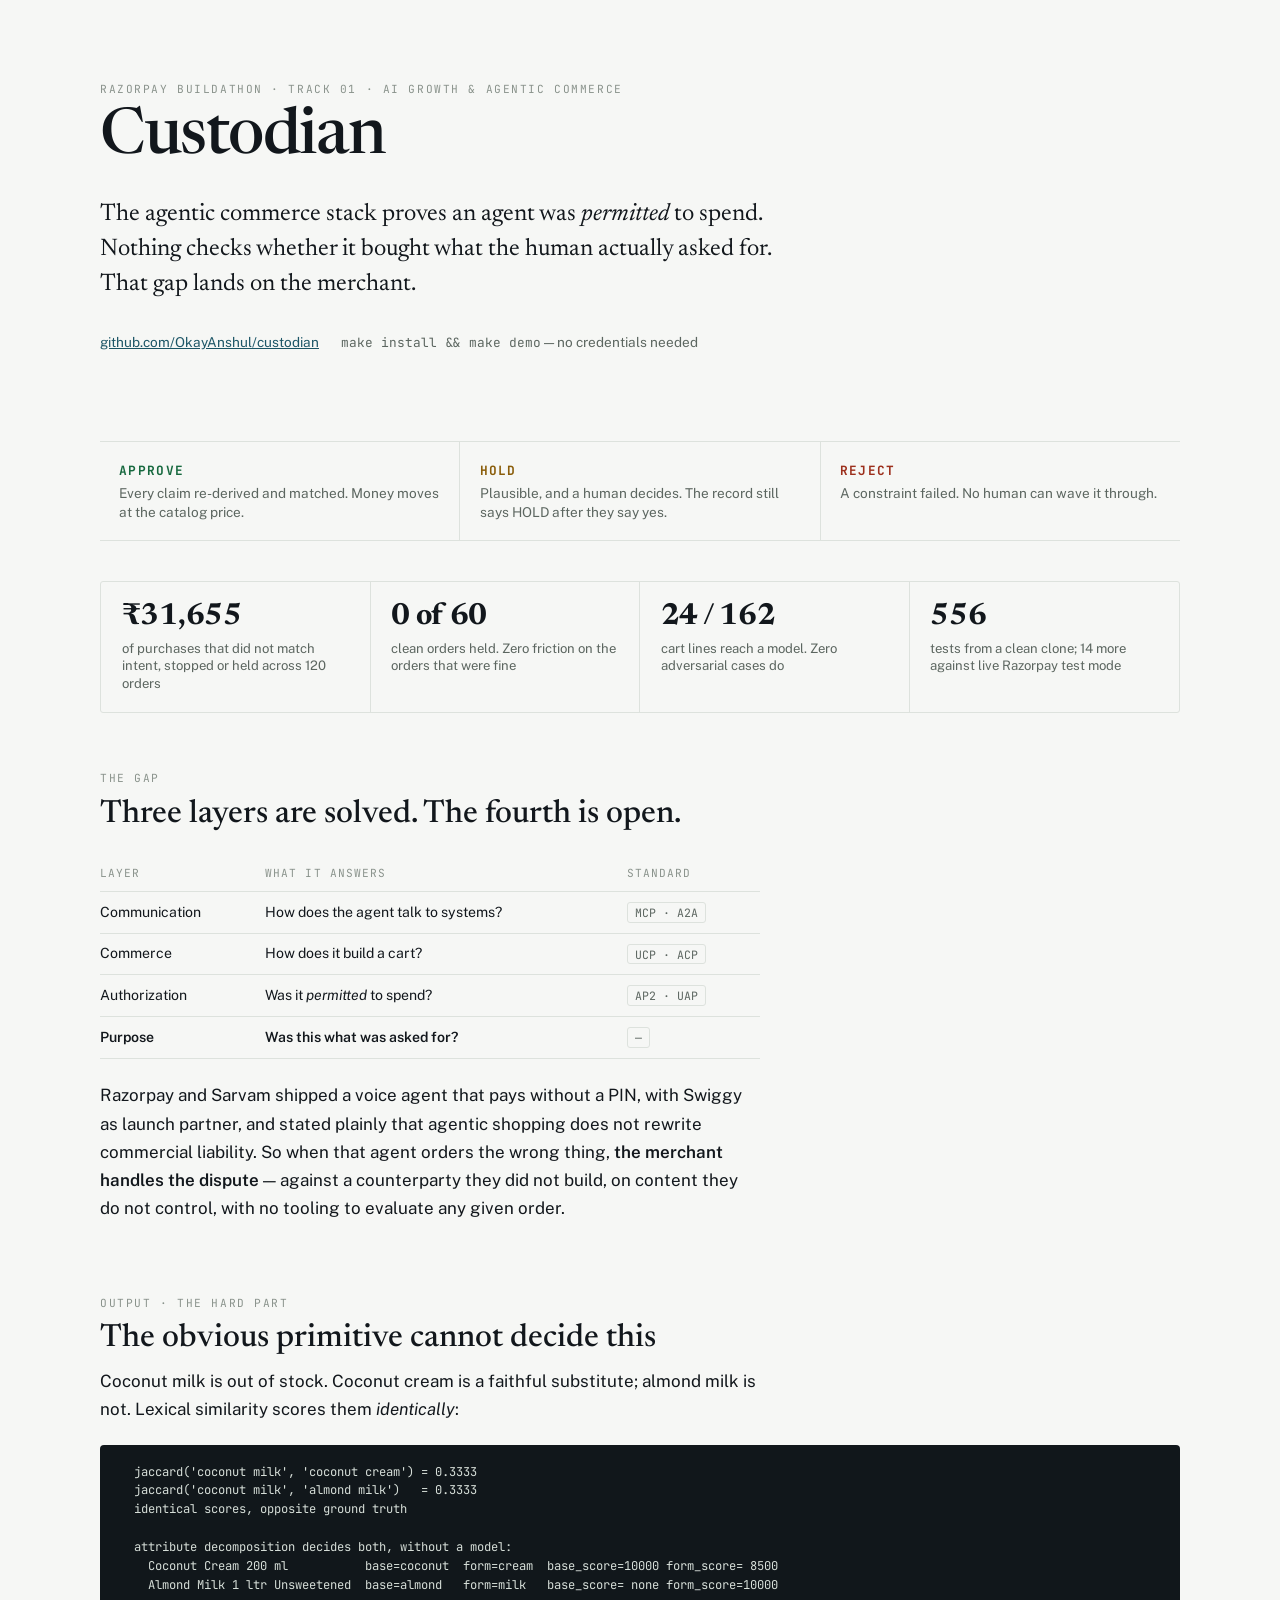
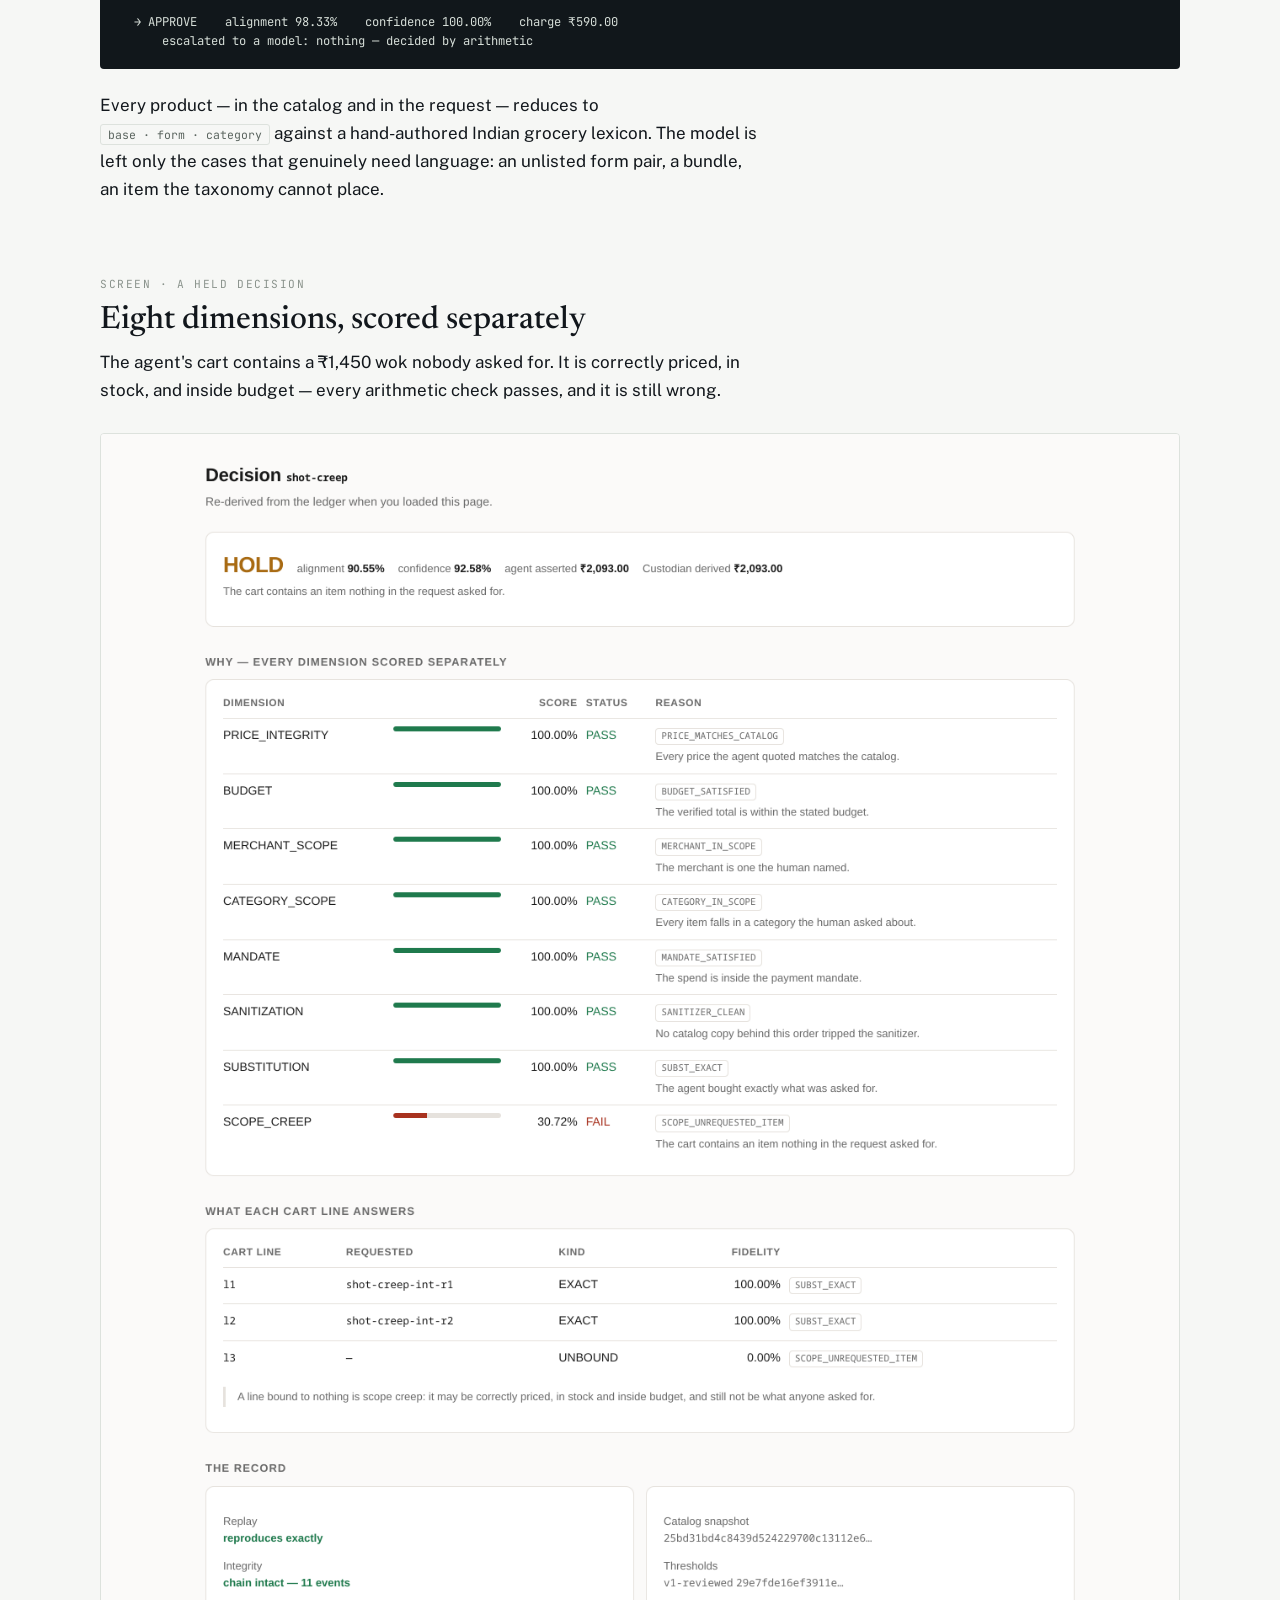
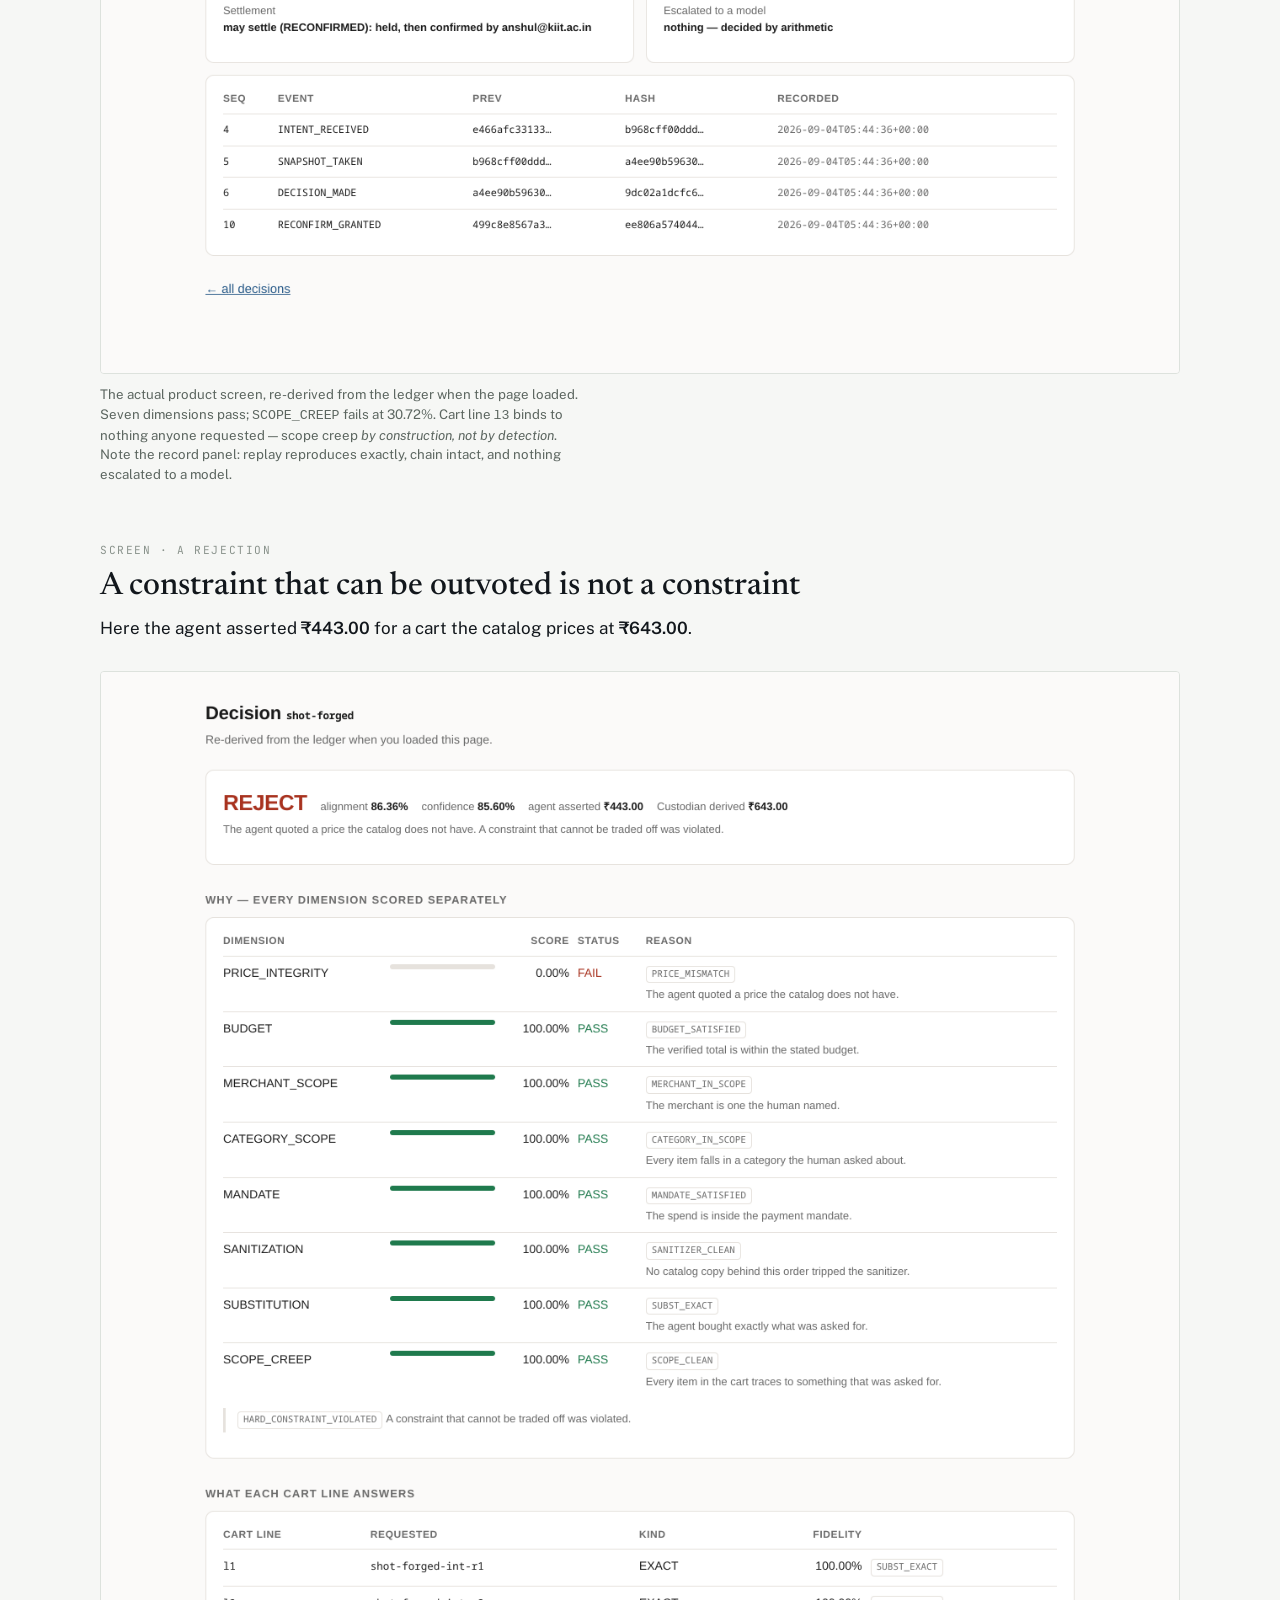
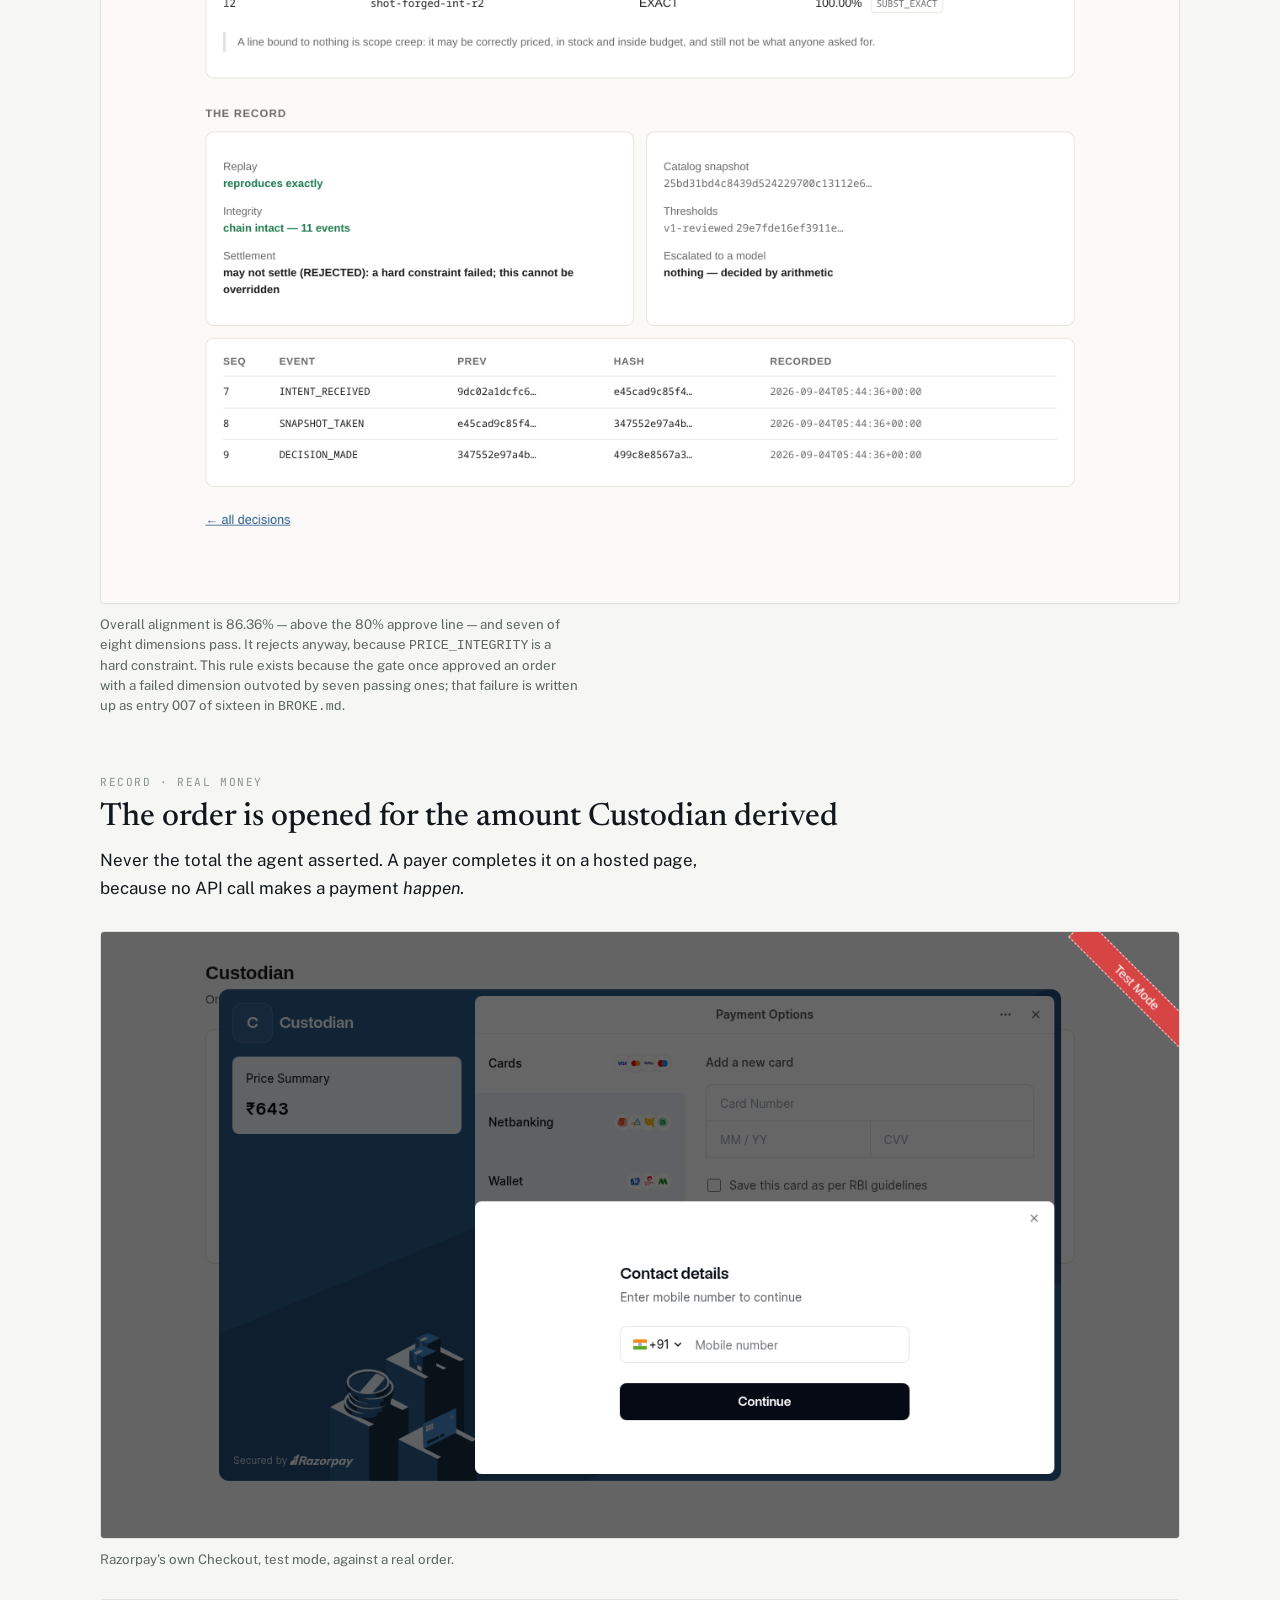
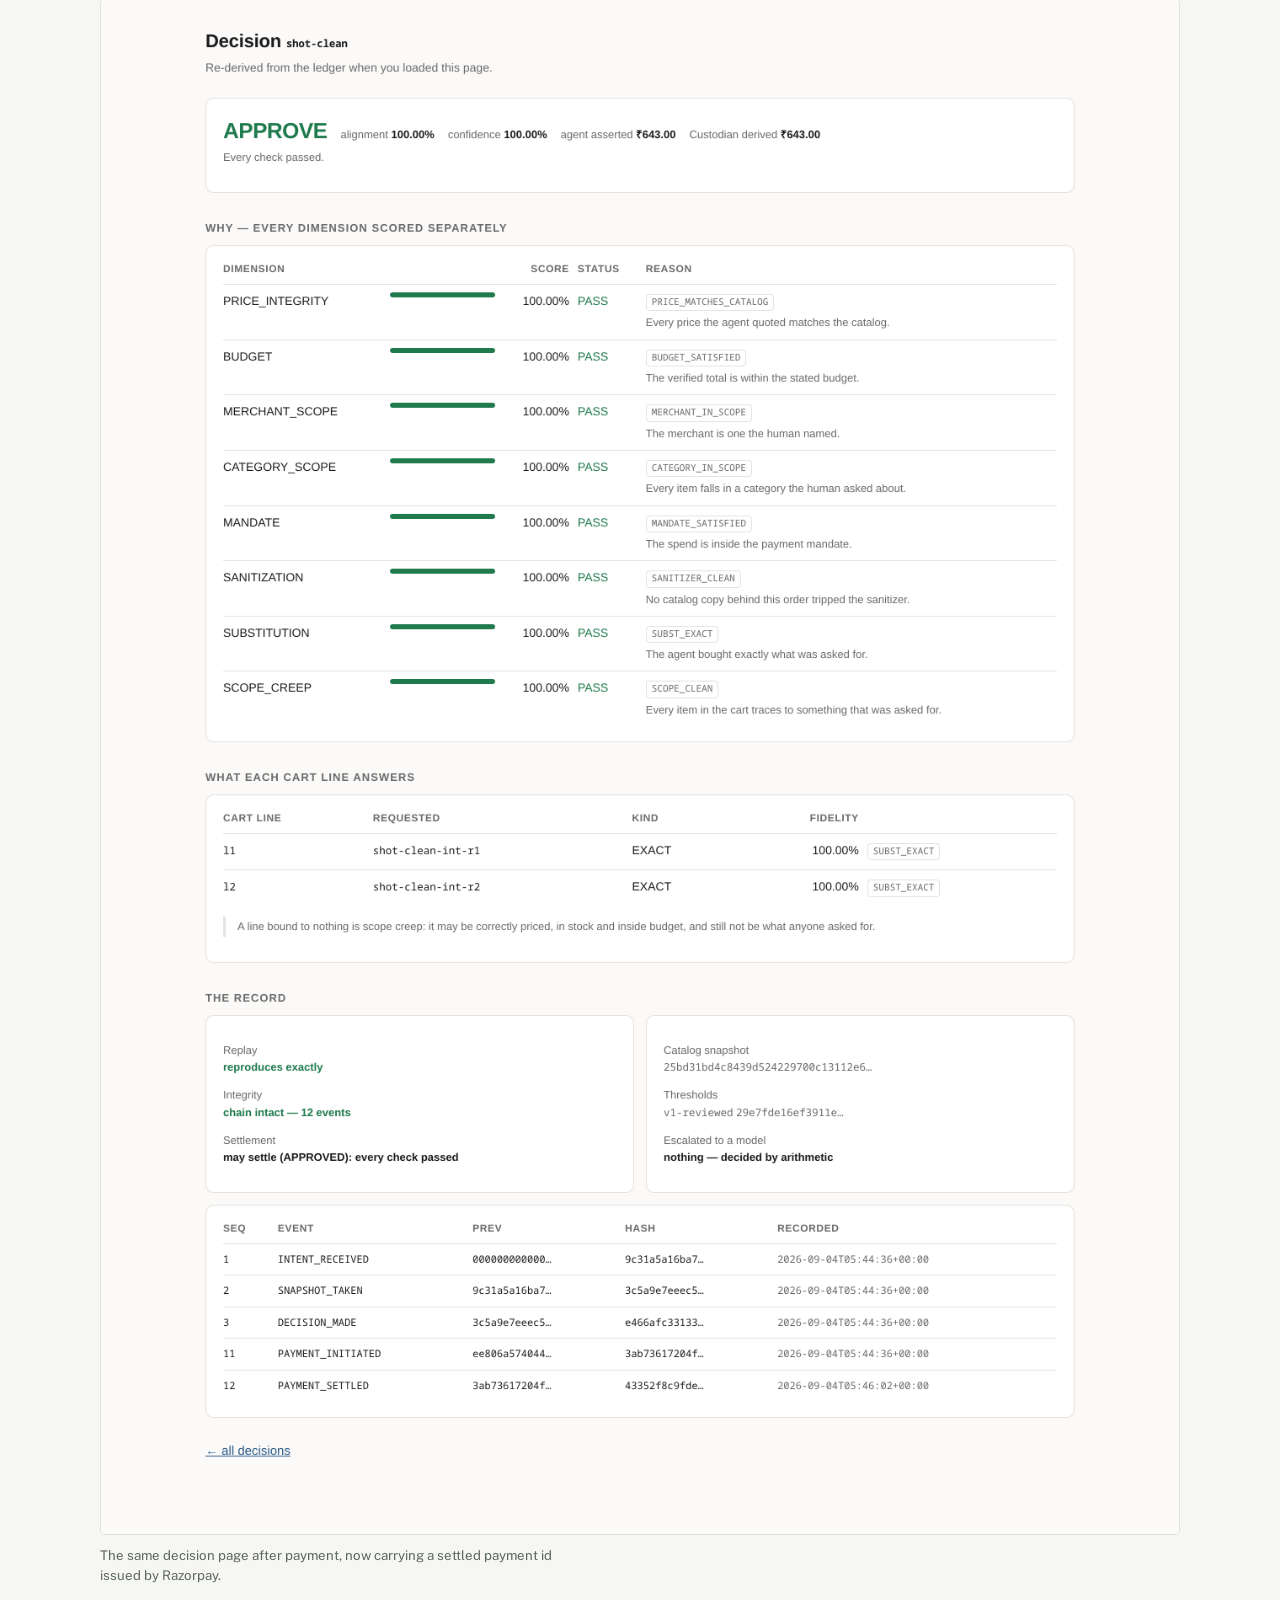
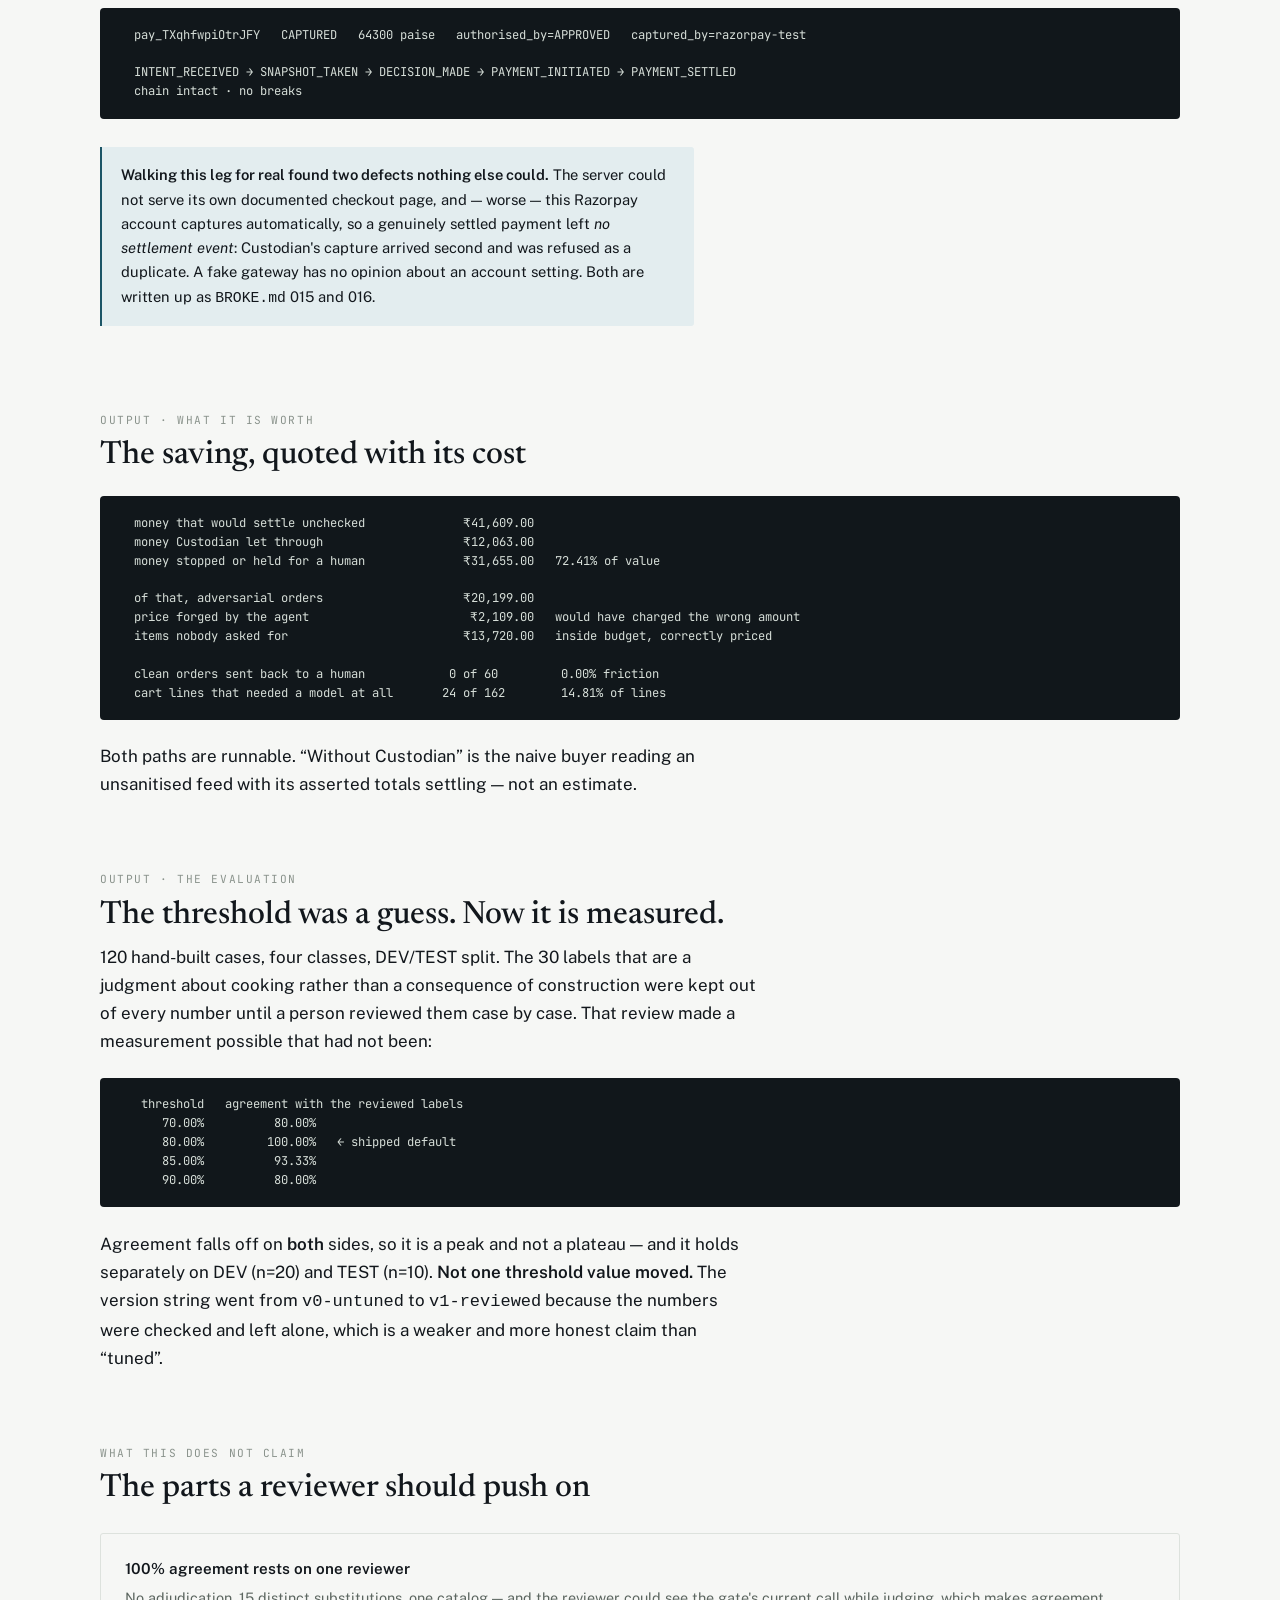
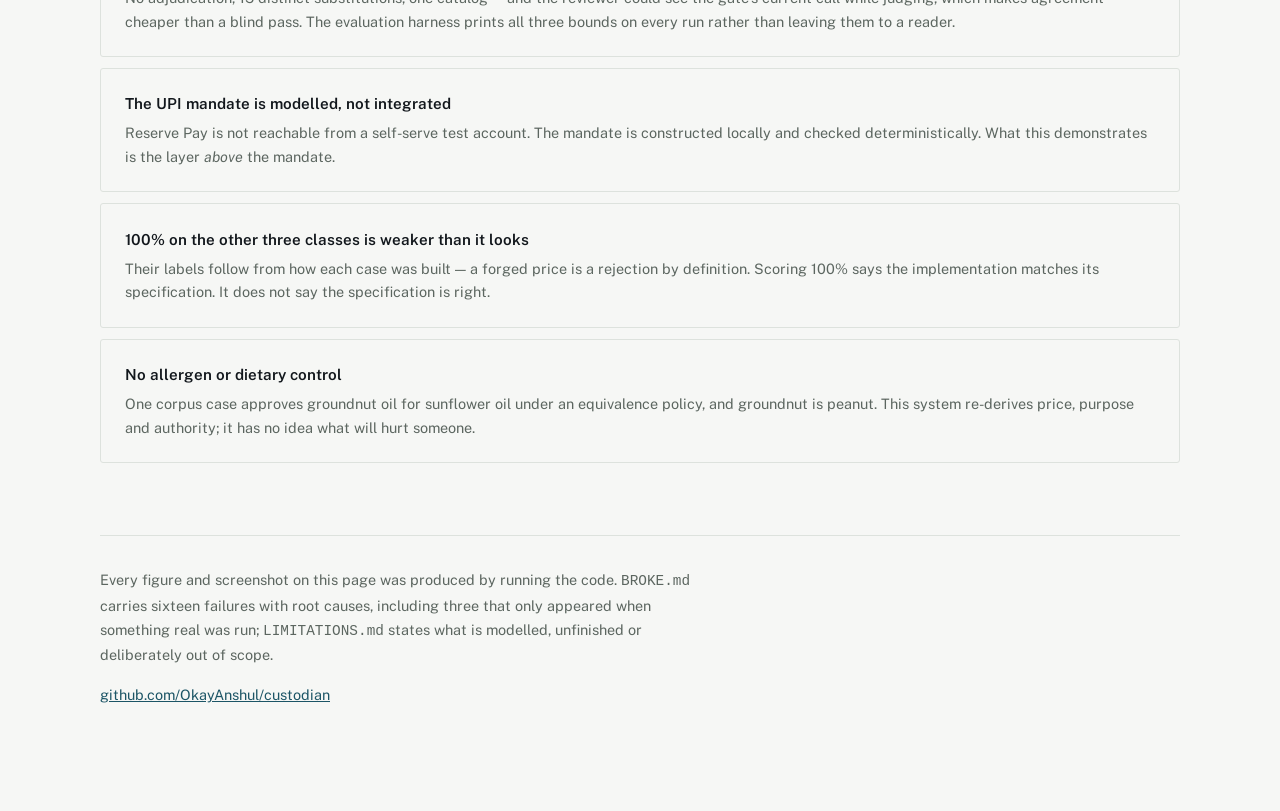
==== docs/index.html @ 895435d2 "Serve the evidence page from the repository itself Same page as the shared artifact, as docs/index.h" ====
<!doctype html>
<html lang="en">
<head>
<meta charset="utf-8">
<meta name="viewport" content="width=device-width,initial-scale=1">
<title>Custodian — the purpose layer for agentic commerce</title>
<meta name="description" content="A merchant endpoint that re-derives what an AI agent bought before money moves. Screenshots and real output from a running system.">
<meta property="og:title" content="Custodian">
<meta property="og:description" content="The agentic commerce stack proves an agent was permitted to spend. Nothing checks whether it bought what the human asked for.">
<meta property="og:image" content="img/decision-hold.png">
<link rel="stylesheet" href="https://fonts.googleapis.com/css2?family=Newsreader:ital,opsz,wght@0,6..72,400;0,6..72,500;0,6..72,600;1,6..72,400&family=Public+Sans:wght@400;500;600&family=JetBrains+Mono:wght@400;500&display=swap">
<style>
:root{
  --paper:#f6f7f5; --raised:#fdfdfc; --ink:#12171c; --muted:#5c6660; --faint:#8a938c;
  --rule:#dde2dd; --accent:#1c5566; --accent-soft:#e3edef;
  --pass:#17693f; --hold:#8a5d0a; --reject:#9c2f1c;
  --term-bg:#11171b; --term-ink:#d6ded8;
  --sans:"Public Sans",system-ui,-apple-system,sans-serif;
  --serif:"Newsreader",Georgia,serif;
  --mono:"JetBrains Mono",ui-monospace,SFMono-Regular,Menlo,monospace;
  --measure:66ch; --wide:min(1080px,100% - 3rem);
}
@media (prefers-color-scheme:dark){:root:not([data-theme="light"]){
  --paper:#0e1216; --raised:#161c21; --ink:#e6eae5; --muted:#9aa49d; --faint:#6e7872;
  --rule:#252d33; --accent:#6fb3c6; --accent-soft:#152b33;
  --pass:#4bbd83; --hold:#d9a441; --reject:#e0745c;
  --term-bg:#080b0d; --term-ink:#cfd8d2;
}}
:root[data-theme="dark"]{
  --paper:#0e1216; --raised:#161c21; --ink:#e6eae5; --muted:#9aa49d; --faint:#6e7872;
  --rule:#252d33; --accent:#6fb3c6; --accent-soft:#152b33;
  --pass:#4bbd83; --hold:#d9a441; --reject:#e0745c;
  --term-bg:#080b0d; --term-ink:#cfd8d2;
}
*{box-sizing:border-box}
body{background:var(--paper);color:var(--ink);font-family:var(--sans);
  font-size:17px;line-height:1.65;-webkit-font-smoothing:antialiased}
.wrap{width:var(--wide);margin:0 auto;padding:0 0 6rem}
.col{max-width:var(--measure)}
h1,h2,h3{font-family:var(--serif);font-weight:500;text-wrap:balance;margin:0}
h1{font-size:clamp(2.6rem,6vw,4rem);line-height:1.02;letter-spacing:-.02em}
h2{font-size:clamp(1.5rem,3vw,2rem);line-height:1.15;margin:0 0 .6rem}
h3{font-size:1.15rem;margin:0 0 .35rem}
p{margin:0 0 1rem}
a{color:var(--accent)}
a:focus-visible,summary:focus-visible{outline:2px solid var(--accent);outline-offset:3px}
strong{font-weight:600}
.eyebrow{font-family:var(--mono);font-size:.7rem;letter-spacing:.14em;text-transform:uppercase;
  color:var(--faint);margin:0 0 .5rem}
header{padding:5rem 0 2.5rem}
.lede{font-family:var(--serif);font-size:clamp(1.2rem,2.4vw,1.5rem);line-height:1.45;
  color:var(--ink);margin:1.6rem 0 0;max-width:54ch}
.meta{display:flex;flex-wrap:wrap;gap:.5rem 1.4rem;margin-top:1.8rem;font-size:.85rem;color:var(--muted)}
.meta code{font-family:var(--mono);font-size:.8rem}
/* the outcome band — the product's own vocabulary, used as the page's one bold mark */
.band{display:grid;grid-template-columns:repeat(3,1fr);gap:1px;background:var(--rule);
  border-block:1px solid var(--rule);margin:3rem 0 0}
.band div{background:var(--paper);padding:1.1rem 1.2rem}
.band b{display:block;font-family:var(--mono);font-size:.8rem;letter-spacing:.1em}
.band span{font-size:.85rem;color:var(--muted);line-height:1.4;display:block;margin-top:.2rem}
.band .a b{color:var(--pass)} .band .h b{color:var(--hold)} .band .r b{color:var(--reject)}
section{padding:3.5rem 0 0}
.stats{display:grid;grid-template-columns:repeat(auto-fit,minmax(190px,1fr));gap:0;
  border:1px solid var(--rule);border-radius:3px;overflow:hidden;margin:2.5rem 0 0}
.stats div{padding:1.2rem 1.3rem;border-right:1px solid var(--rule)}
.stats div:last-child{border-right:0}
.stats b{display:block;font-family:var(--serif);font-size:1.9rem;line-height:1.1;
  font-variant-numeric:tabular-nums;letter-spacing:-.01em}
.stats span{display:block;font-size:.82rem;color:var(--muted);margin-top:.35rem;line-height:1.35}
pre{background:var(--term-bg);color:var(--term-ink);font-family:var(--mono);font-size:.76rem;
  line-height:1.55;padding:1.1rem 1.25rem;border-radius:4px;overflow-x:auto;margin:1.4rem 0}
figure{margin:1.8rem 0 0}
figure img{width:100%;display:block;border:1px solid var(--rule);border-radius:4px}
figcaption{font-size:.83rem;color:var(--muted);margin-top:.7rem;max-width:60ch;line-height:1.5}
table{width:100%;border-collapse:collapse;font-size:.88rem;margin:1.4rem 0}
th,td{text-align:left;padding:.55rem .8rem .55rem 0;border-bottom:1px solid var(--rule);vertical-align:top}
th{font-family:var(--mono);font-size:.7rem;letter-spacing:.1em;text-transform:uppercase;color:var(--faint);font-weight:400}
.chip{font-family:var(--mono);font-size:.72rem;padding:.12rem .45rem;border:1px solid var(--rule);
  border-radius:3px;color:var(--muted);white-space:nowrap}
.note{border-left:2px solid var(--accent);background:var(--accent-soft);padding:1rem 1.2rem;
  margin:1.8rem 0;border-radius:0 3px 3px 0;font-size:.92rem}
.note p:last-child{margin:0}
.honest{border:1px solid var(--rule);border-radius:3px;padding:1.4rem 1.5rem;margin:1.6rem 0 0}
.honest h3{font-family:var(--sans);font-size:.95rem;font-weight:600;margin-bottom:.3rem}
.honest p{font-size:.9rem;color:var(--muted);margin:0}
.honest + .honest{margin-top:.7rem}
footer{margin-top:4.5rem;padding-top:2rem;border-top:1px solid var(--rule);font-size:.9rem;color:var(--muted)}
@media (max-width:640px){
  body{font-size:16px} header{padding:3rem 0 1.5rem}
  .band{grid-template-columns:1fr} .stats div{border-right:0;border-bottom:1px solid var(--rule)}
  pre{font-size:.68rem}
}
@media (prefers-reduced-motion:no-preference){a{transition:opacity .15s}a:hover{opacity:.7}}
</style>

<style>html{color-scheme:light dark}body{margin:0}img{max-width:100%}</style>
</head>
<body>
<div class="wrap">

<header>
  <p class="eyebrow">Razorpay Buildathon · Track 01 · AI Growth &amp; Agentic Commerce</p>
  <h1>Custodian</h1>
  <p class="lede">The agentic commerce stack proves an agent was <em>permitted</em> to spend. Nothing checks whether it bought what the human actually asked for. That gap lands on the merchant.</p>
  <div class="meta">
    <span><a href="https://github.com/OkayAnshul/custodian">github.com/OkayAnshul/custodian</a></span>
    <span><code>make install &amp;&amp; make demo</code> — no credentials needed</span>
  </div>
</header>

<div class="band">
  <div class="a"><b>APPROVE</b><span>Every claim re-derived and matched. Money moves at the catalog price.</span></div>
  <div class="h"><b>HOLD</b><span>Plausible, and a human decides. The record still says HOLD after they say yes.</span></div>
  <div class="r"><b>REJECT</b><span>A constraint failed. No human can wave it through.</span></div>
</div>

<div class="stats">
  <div><b>₹31,655</b><span>of purchases that did not match intent, stopped or held across 120 orders</span></div>
  <div><b>0 of 60</b><span>clean orders held. Zero friction on the orders that were fine</span></div>
  <div><b>24 / 162</b><span>cart lines reach a model. Zero adversarial cases do</span></div>
  <div><b>556</b><span>tests from a clean clone; 14 more against live Razorpay test mode</span></div>
</div>

<section>
  <p class="eyebrow">The gap</p>
  <h2>Three layers are solved. The fourth is open.</h2>
  <div class="col">
    <table>
      <tr><th>Layer</th><th>What it answers</th><th>Standard</th></tr>
      <tr><td>Communication</td><td>How does the agent talk to systems?</td><td><span class="chip">MCP · A2A</span></td></tr>
      <tr><td>Commerce</td><td>How does it build a cart?</td><td><span class="chip">UCP · ACP</span></td></tr>
      <tr><td>Authorization</td><td>Was it <em>permitted</em> to spend?</td><td><span class="chip">AP2 · UAP</span></td></tr>
      <tr><td><strong>Purpose</strong></td><td><strong>Was this what was asked for?</strong></td><td><span class="chip">—</span></td></tr>
    </table>
    <p>Razorpay and Sarvam shipped a voice agent that pays without a PIN, with Swiggy as launch partner, and stated plainly that agentic shopping does not rewrite commercial liability. So when that agent orders the wrong thing, <strong>the merchant handles the dispute</strong> — against a counterparty they did not build, on content they do not control, with no tooling to evaluate any given order.</p>
  </div>
</section>

<section>
  <p class="eyebrow">Output · the hard part</p>
  <h2>The obvious primitive cannot decide this</h2>
  <div class="col"><p>Coconut milk is out of stock. Coconut cream is a faithful substitute; almond milk is not. Lexical similarity scores them <em>identically</em>:</p></div>
<pre>  jaccard('coconut milk', 'coconut cream') = 0.3333
  jaccard('coconut milk', 'almond milk')   = 0.3333
  identical scores, opposite ground truth

  attribute decomposition decides both, without a model:
    Coconut Cream 200 ml           base=coconut  form=cream  base_score=10000 form_score= 8500
    Almond Milk 1 ltr Unsweetened  base=almond   form=milk   base_score= none form_score=10000

  → APPROVE    alignment 98.33%    confidence 100.00%    charge ₹590.00
      escalated to a model: nothing — decided by arithmetic</pre>
  <div class="col"><p>Every product — in the catalog and in the request — reduces to <span class="chip">base · form · category</span> against a hand-authored Indian grocery lexicon. The model is left only the cases that genuinely need language: an unlisted form pair, a bundle, an item the taxonomy cannot place.</p></div>
</section>

<section>
  <p class="eyebrow">Screen · a held decision</p>
  <h2>Eight dimensions, scored separately</h2>
  <div class="col"><p>The agent's cart contains a ₹1,450 wok nobody asked for. It is correctly priced, in stock, and inside budget — every arithmetic check passes, and it is still wrong.</p></div>
  <figure>
    <img src="img/decision-hold.png" alt="Custodian decision page showing a HOLD outcome with eight dimensions scored separately">
    <figcaption>The actual product screen, re-derived from the ledger when the page loaded. Seven dimensions pass; <code>SCOPE_CREEP</code> fails at 30.72%. Cart line <code>l3</code> binds to nothing anyone requested — scope creep <em>by construction, not by detection</em>. Note the record panel: replay reproduces exactly, chain intact, and nothing escalated to a model.</figcaption>
  </figure>
</section>

<section>
  <p class="eyebrow">Screen · a rejection</p>
  <h2>A constraint that can be outvoted is not a constraint</h2>
  <div class="col"><p>Here the agent asserted <strong>₹443.00</strong> for a cart the catalog prices at <strong>₹643.00</strong>.</p></div>
  <figure>
    <img src="img/decision-reject.png" alt="Custodian decision page showing a REJECT outcome caused by a price mismatch">
    <figcaption>Overall alignment is 86.36% — above the 80% approve line — and seven of eight dimensions pass. It rejects anyway, because <code>PRICE_INTEGRITY</code> is a hard constraint. This rule exists because the gate once approved an order with a failed dimension outvoted by seven passing ones; that failure is written up as entry 007 of sixteen in <code>BROKE.md</code>.</figcaption>
  </figure>
</section>

<section>
  <p class="eyebrow">Record · real money</p>
  <h2>The order is opened for the amount Custodian derived</h2>
  <div class="col"><p>Never the total the agent asserted. A payer completes it on a hosted page, because no API call makes a payment <em>happen</em>.</p></div>
  <figure>
    <img src="img/razorpay-checkout-modal.png" alt="Razorpay Checkout in test mode, on a Custodian order for ₹643">
    <figcaption>Razorpay's own Checkout, test mode, against a real order.</figcaption>
  </figure>
  <figure>
    <img src="img/decision-settled.png" alt="Custodian decision page carrying a settled Razorpay payment">
    <figcaption>The same decision page after payment, now carrying a settled payment id issued by Razorpay.</figcaption>
  </figure>
<pre>  pay_TXqhfwpiOtrJFY   CAPTURED   64300 paise   authorised_by=APPROVED   captured_by=razorpay-test

  INTENT_RECEIVED → SNAPSHOT_TAKEN → DECISION_MADE → PAYMENT_INITIATED → PAYMENT_SETTLED
  chain intact · no breaks</pre>
  <div class="note col">
    <p><strong>Walking this leg for real found two defects nothing else could.</strong> The server could not serve its own documented checkout page, and — worse — this Razorpay account captures automatically, so a genuinely settled payment left <em>no settlement event</em>: Custodian's capture arrived second and was refused as a duplicate. A fake gateway has no opinion about an account setting. Both are written up as <code>BROKE.md</code> 015 and 016.</p>
  </div>
</section>

<section>
  <p class="eyebrow">Output · what it is worth</p>
  <h2>The saving, quoted with its cost</h2>
<pre>  money that would settle unchecked              ₹41,609.00
  money Custodian let through                    ₹12,063.00
  money stopped or held for a human              ₹31,655.00   72.41% of value

  of that, adversarial orders                    ₹20,199.00
  price forged by the agent                       ₹2,109.00   would have charged the wrong amount
  items nobody asked for                         ₹13,720.00   inside budget, correctly priced

  clean orders sent back to a human            0 of 60         0.00% friction
  cart lines that needed a model at all       24 of 162        14.81% of lines</pre>
  <div class="col"><p>Both paths are runnable. “Without Custodian” is the naive buyer reading an unsanitised feed with its asserted totals settling — not an estimate.</p></div>
</section>

<section>
  <p class="eyebrow">Output · the evaluation</p>
  <h2>The threshold was a guess. Now it is measured.</h2>
  <div class="col"><p>120 hand-built cases, four classes, DEV/TEST split. The 30 labels that are a judgment about cooking rather than a consequence of construction were kept out of every number until a person reviewed them case by case. That review made a measurement possible that had not been:</p></div>
<pre>   threshold   agreement with the reviewed labels
      70.00%          80.00%
      80.00%         100.00%   ← shipped default
      85.00%          93.33%
      90.00%          80.00%</pre>
  <div class="col"><p>Agreement falls off on <strong>both</strong> sides, so it is a peak and not a plateau — and it holds separately on DEV (n=20) and TEST (n=10). <strong>Not one threshold value moved.</strong> The version string went from <code>v0-untuned</code> to <code>v1-reviewed</code> because the numbers were checked and left alone, which is a weaker and more honest claim than “tuned”.</p></div>
</section>

<section>
  <p class="eyebrow">What this does not claim</p>
  <h2>The parts a reviewer should push on</h2>
  <div class="honest">
    <h3>100% agreement rests on one reviewer</h3>
    <p>No adjudication, 15 distinct substitutions, one catalog — and the reviewer could see the gate's current call while judging, which makes agreement cheaper than a blind pass. The evaluation harness prints all three bounds on every run rather than leaving them to a reader.</p>
  </div>
  <div class="honest">
    <h3>The UPI mandate is modelled, not integrated</h3>
    <p>Reserve Pay is not reachable from a self-serve test account. The mandate is constructed locally and checked deterministically. What this demonstrates is the layer <em>above</em> the mandate.</p>
  </div>
  <div class="honest">
    <h3>100% on the other three classes is weaker than it looks</h3>
    <p>Their labels follow from how each case was built — a forged price is a rejection by definition. Scoring 100% says the implementation matches its specification. It does not say the specification is right.</p>
  </div>
  <div class="honest">
    <h3>No allergen or dietary control</h3>
    <p>One corpus case approves groundnut oil for sunflower oil under an equivalence policy, and groundnut is peanut. This system re-derives price, purpose and authority; it has no idea what will hurt someone.</p>
  </div>
</section>

<footer>
  <div class="col">
    <p>Every figure and screenshot on this page was produced by running the code. <code>BROKE.md</code> carries sixteen failures with root causes, including three that only appeared when something real was run; <code>LIMITATIONS.md</code> states what is modelled, unfinished or deliberately out of scope.</p>
    <p><a href="https://github.com/OkayAnshul/custodian">github.com/OkayAnshul/custodian</a></p>
  </div>
</footer>

</div>

</body>
</html>
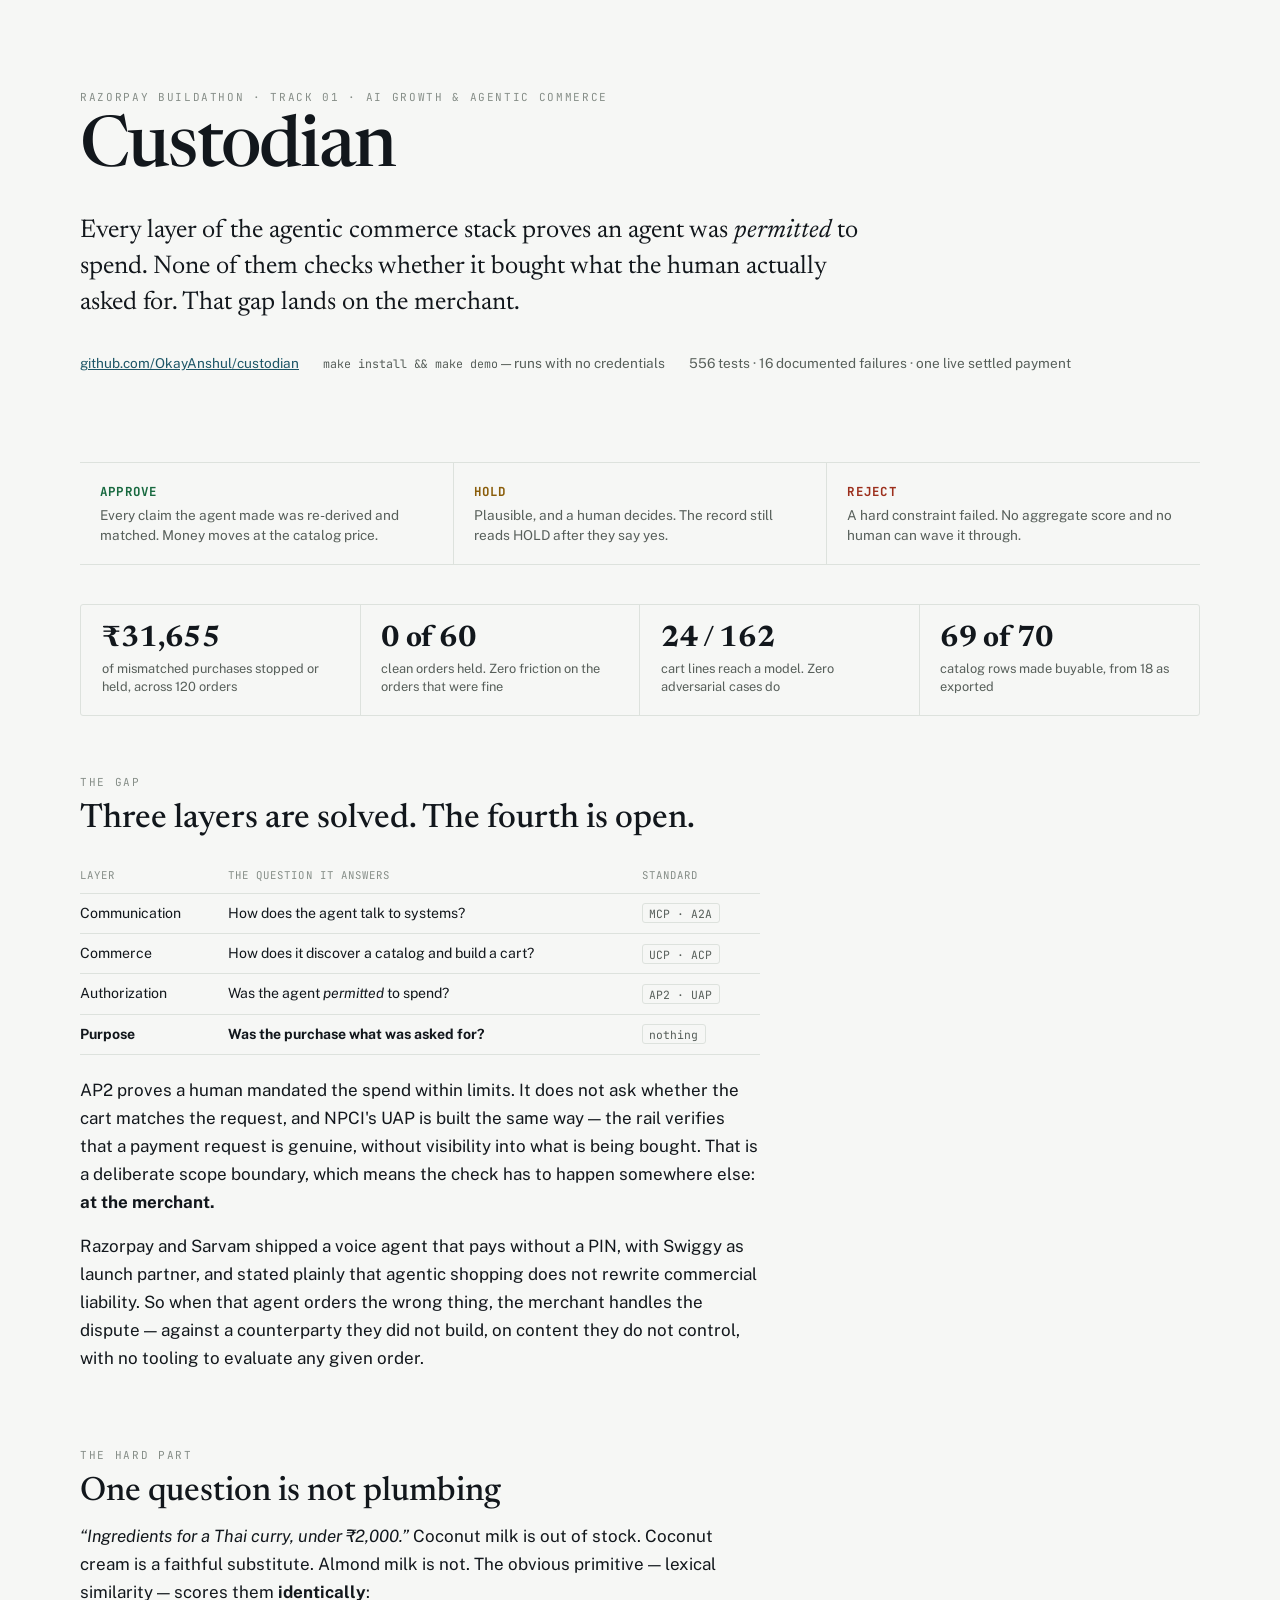
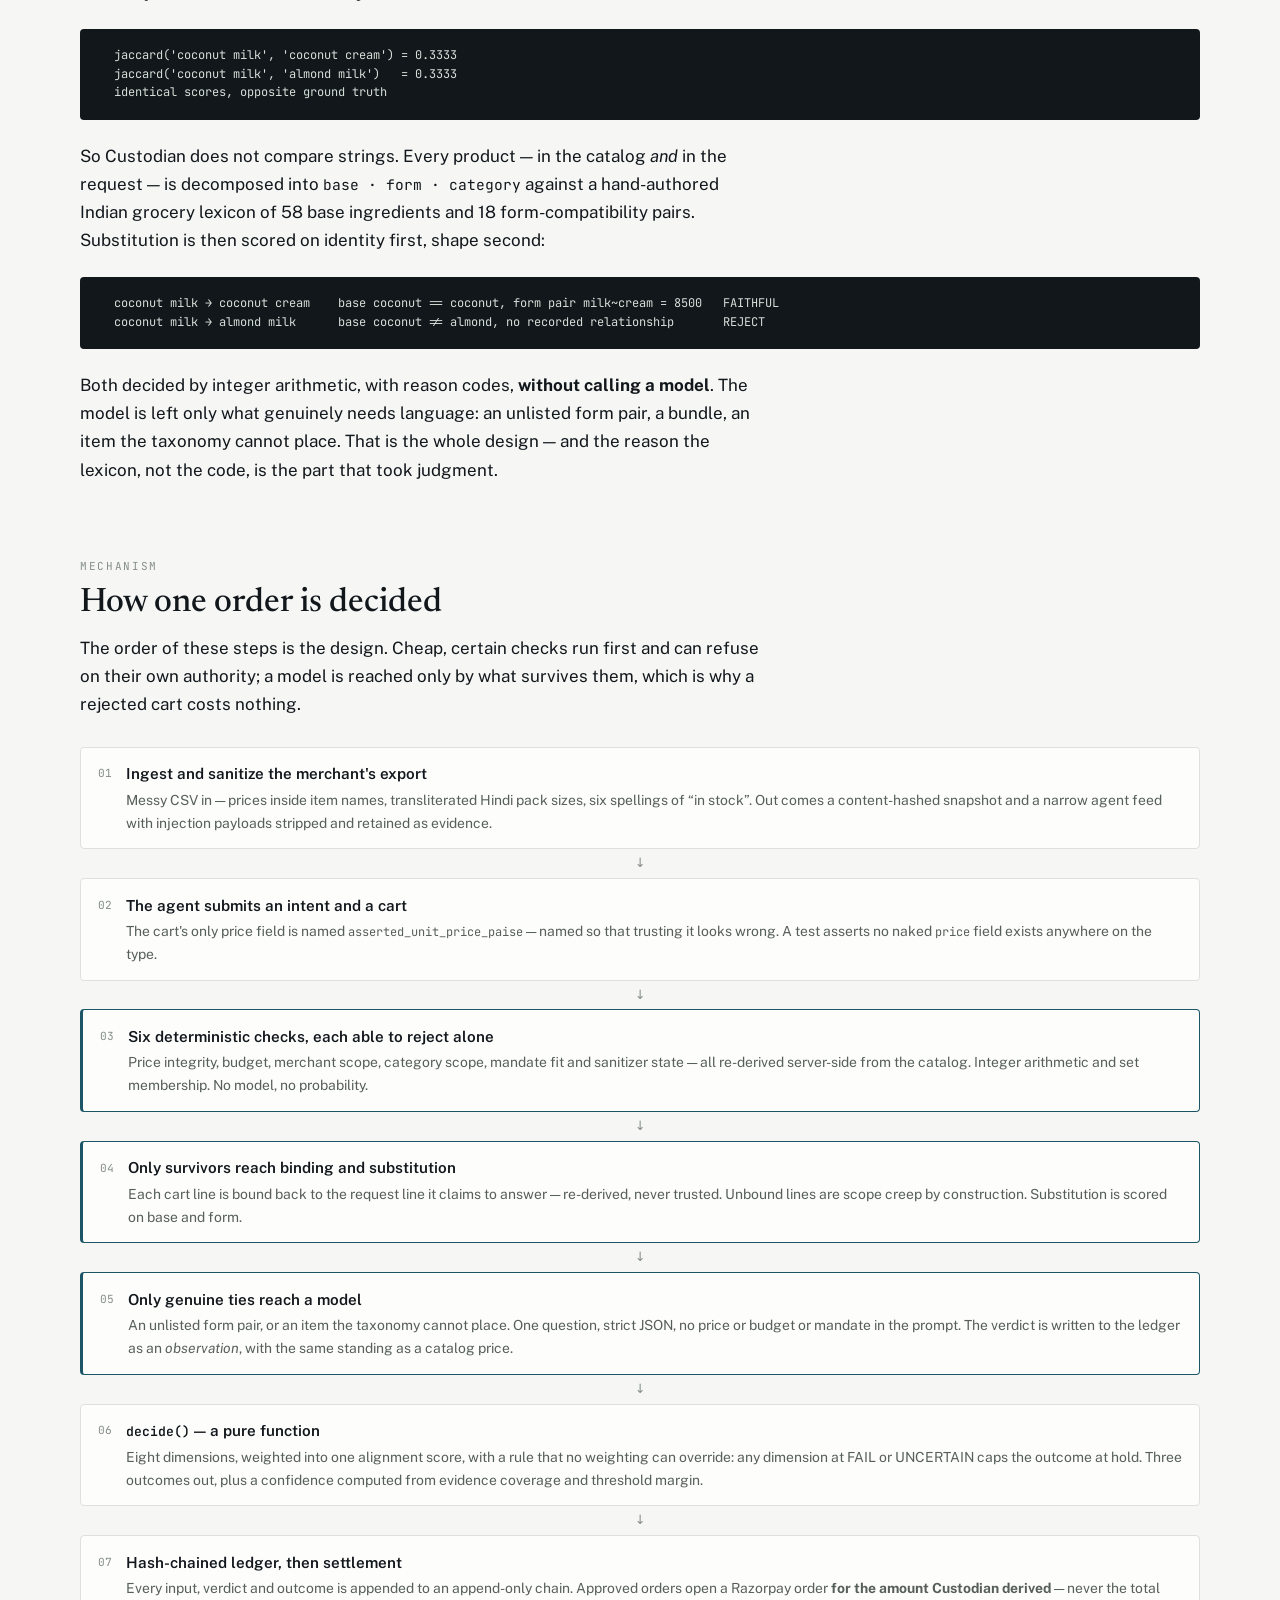
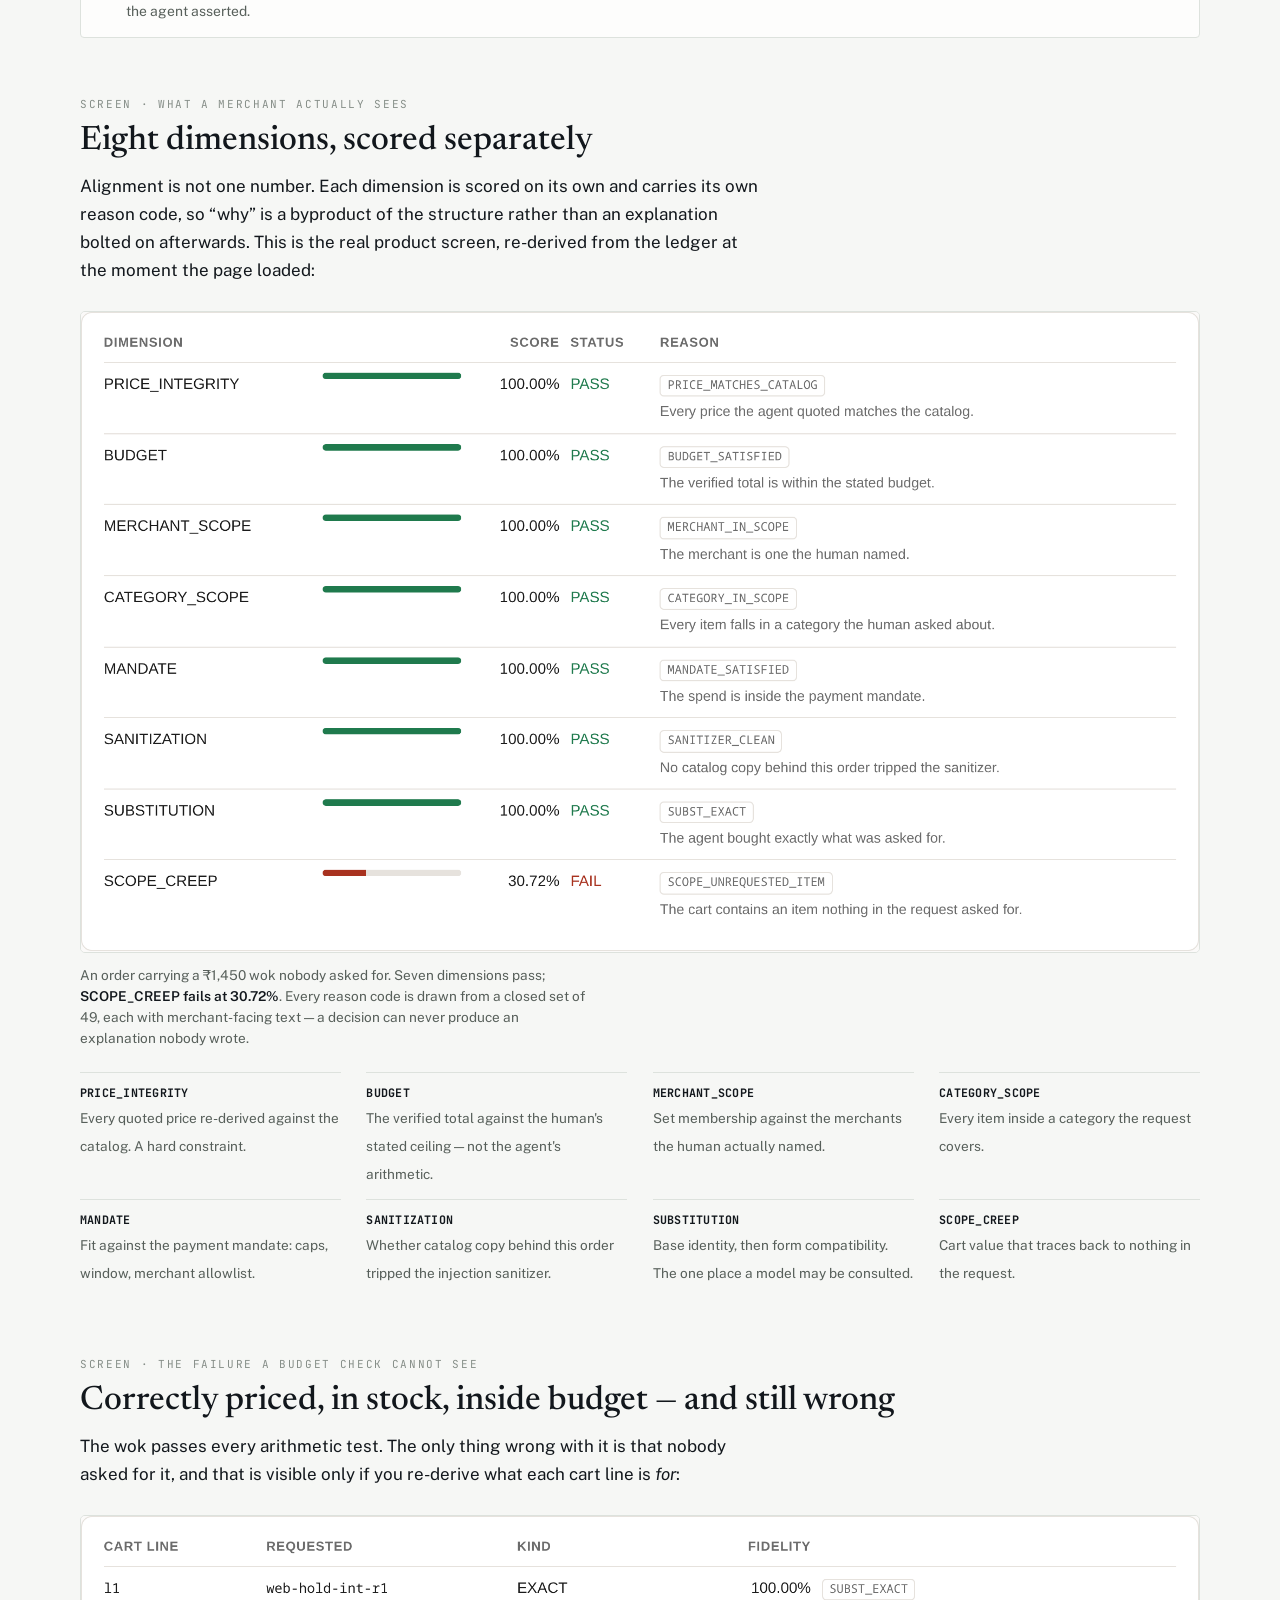
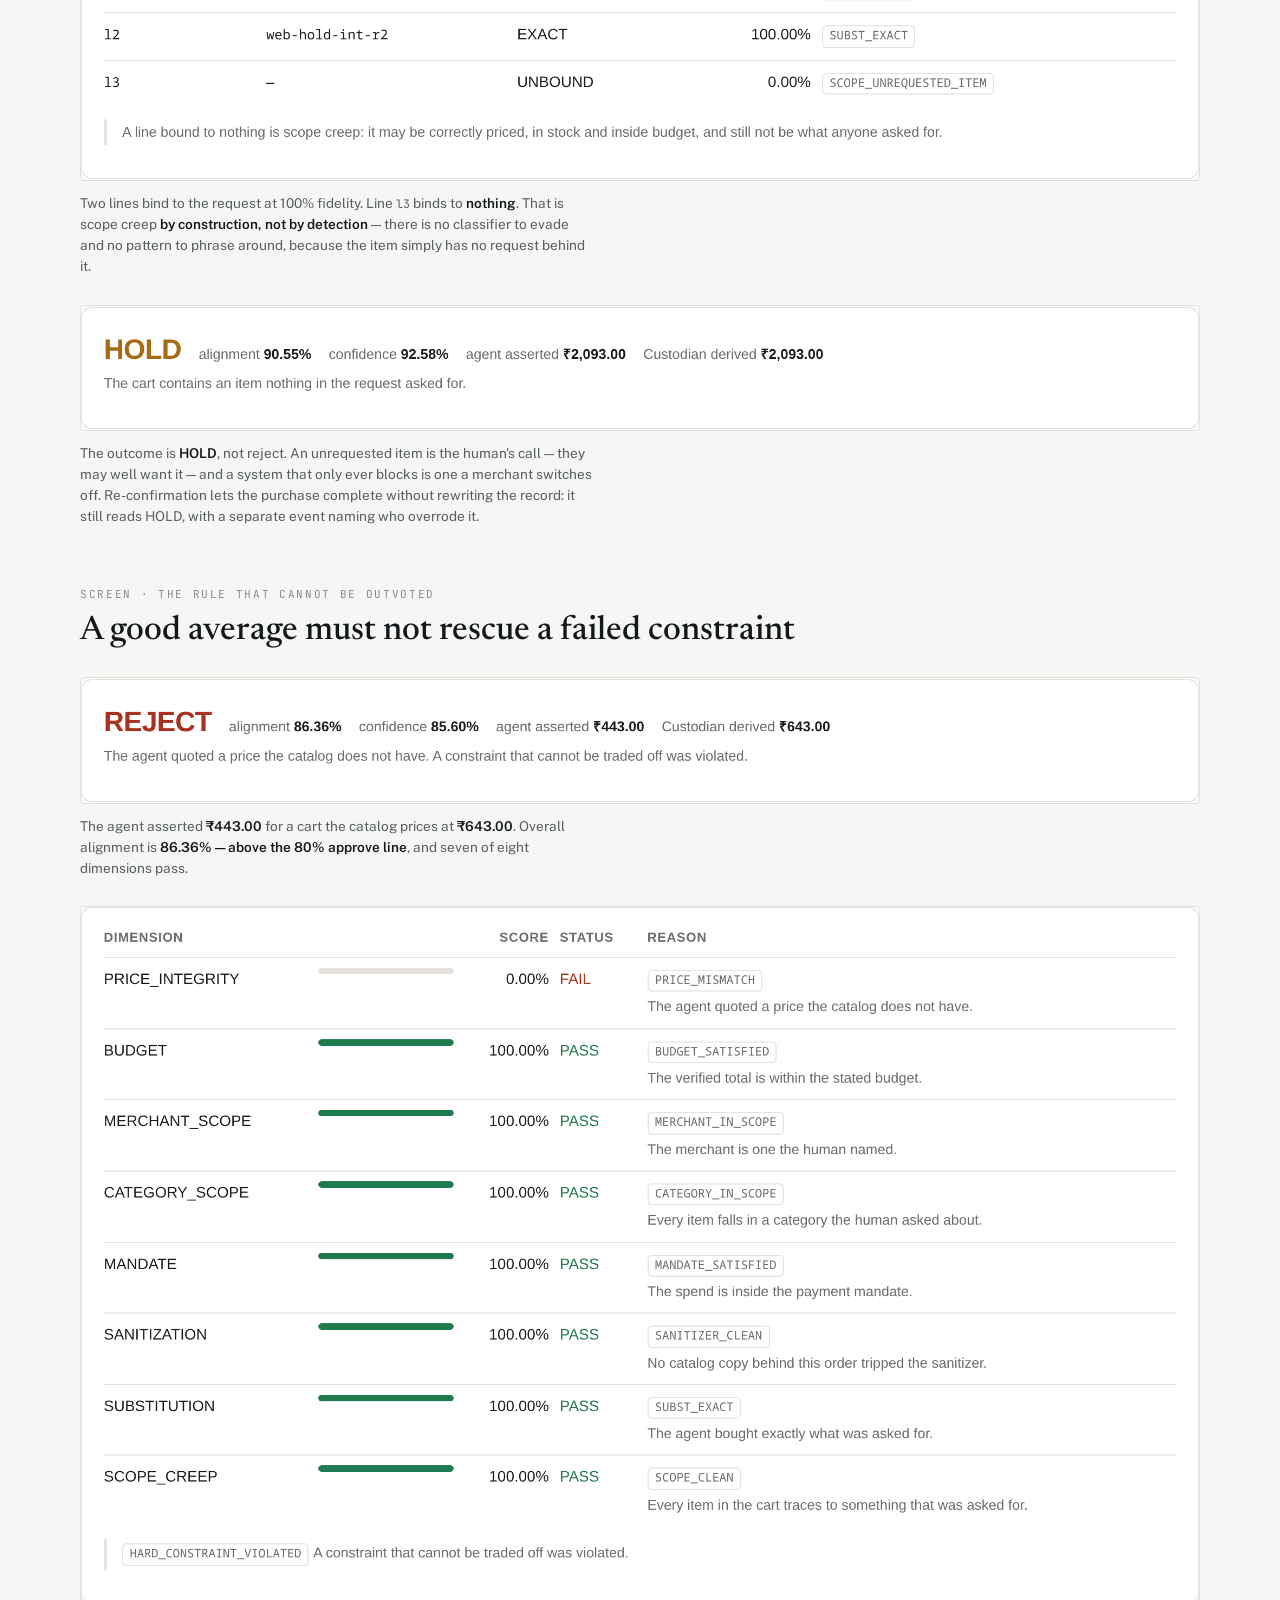
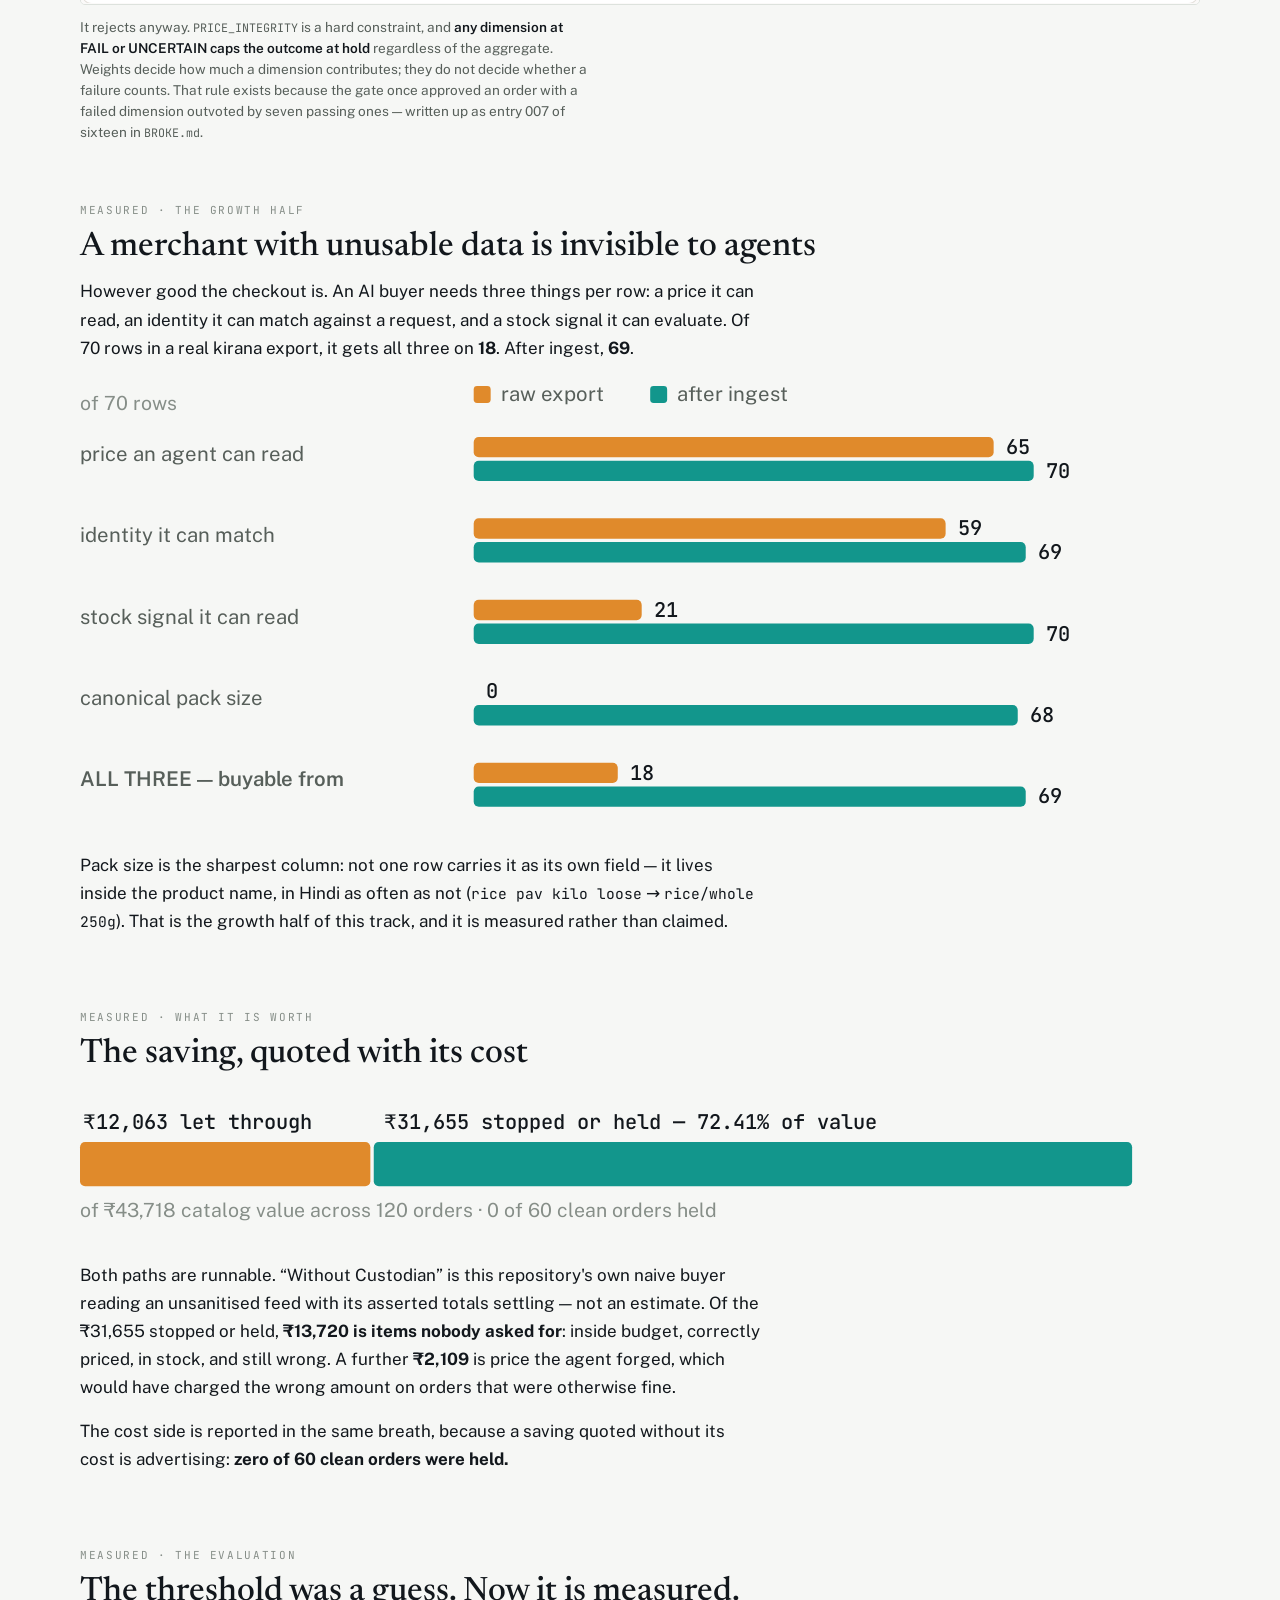
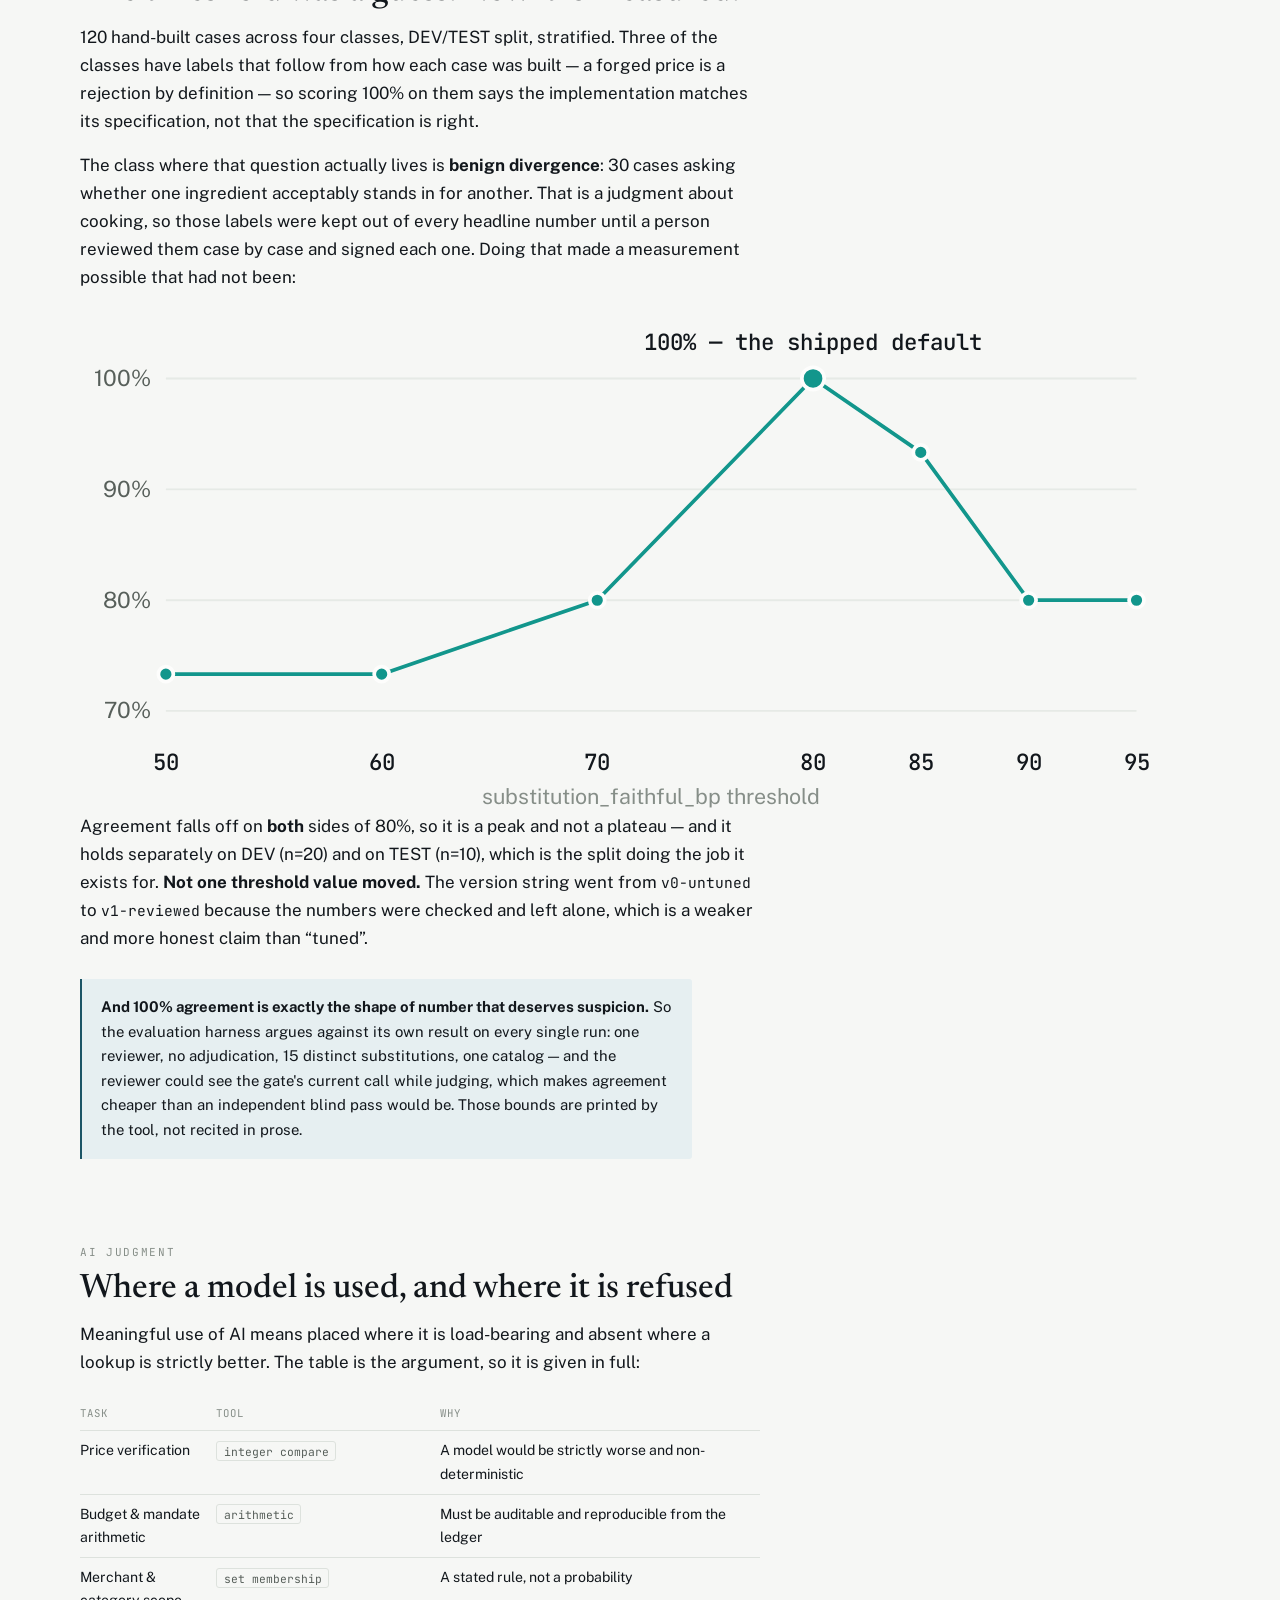
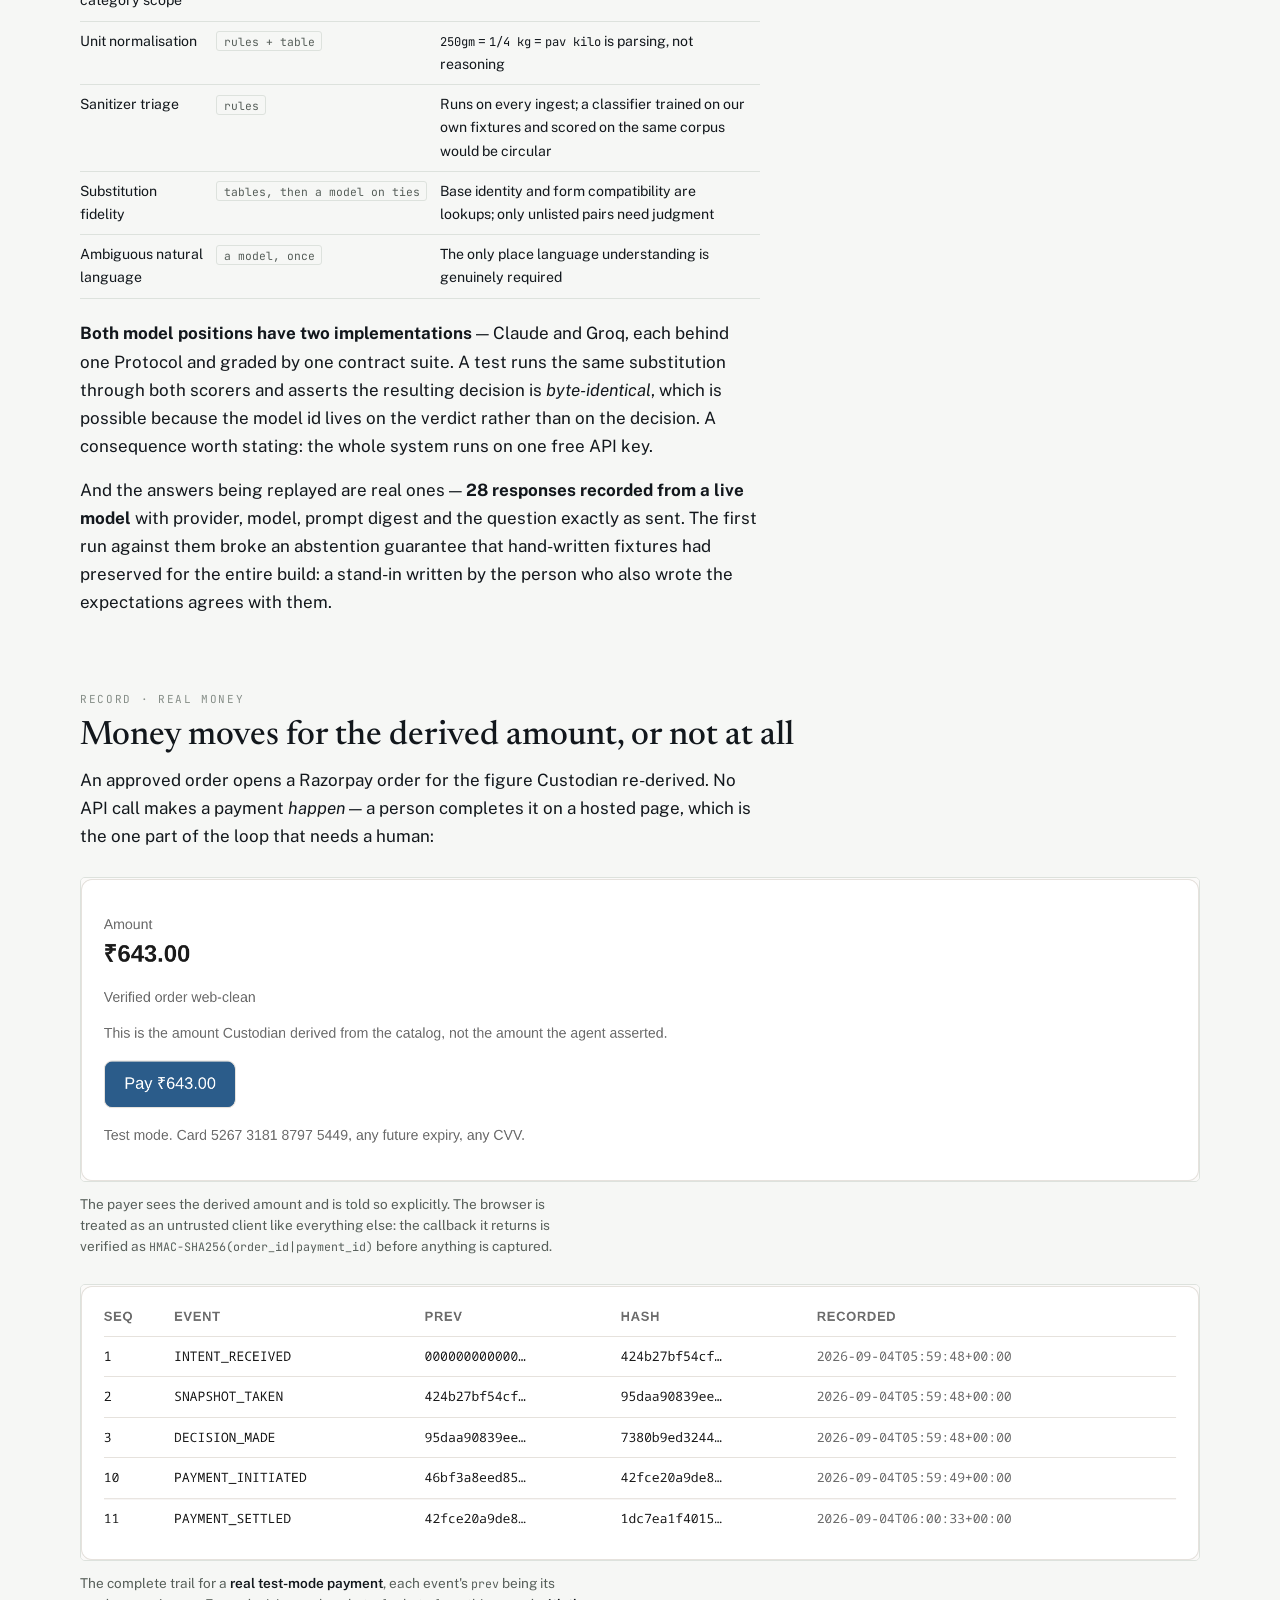
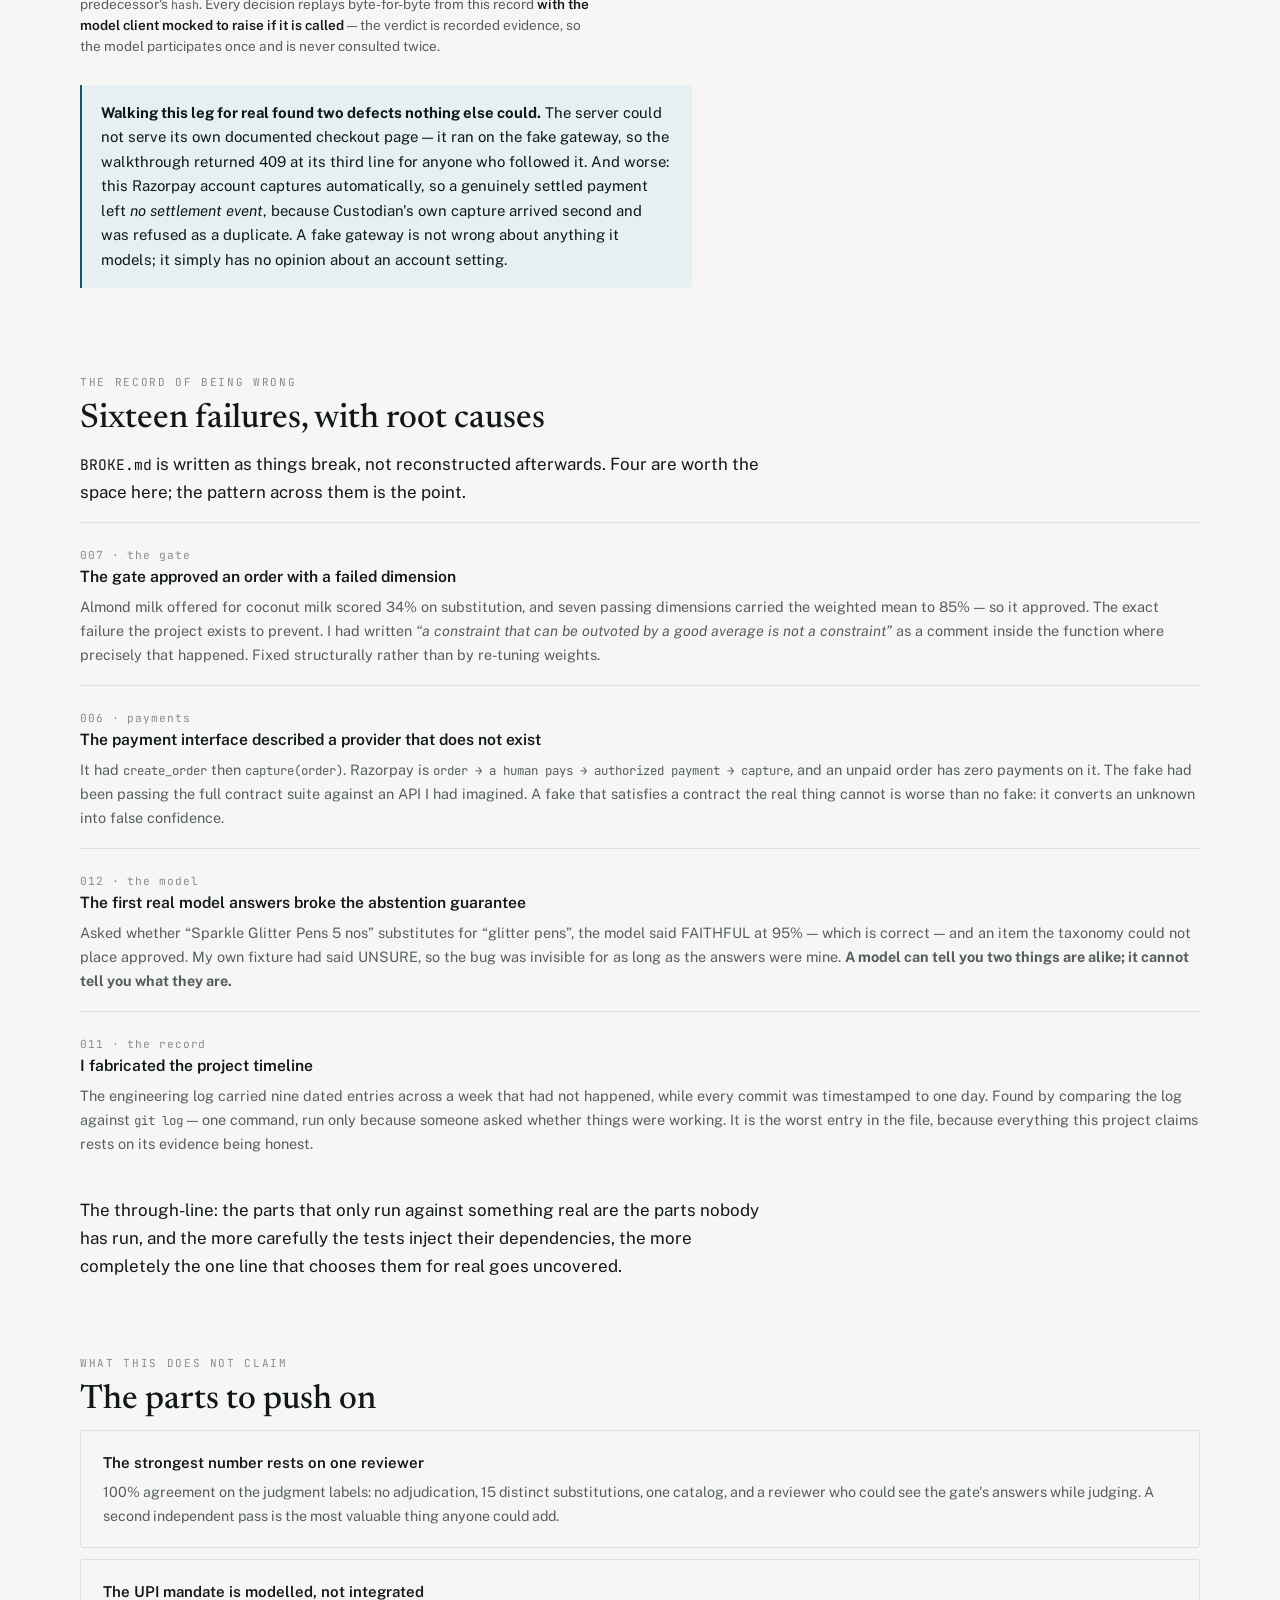
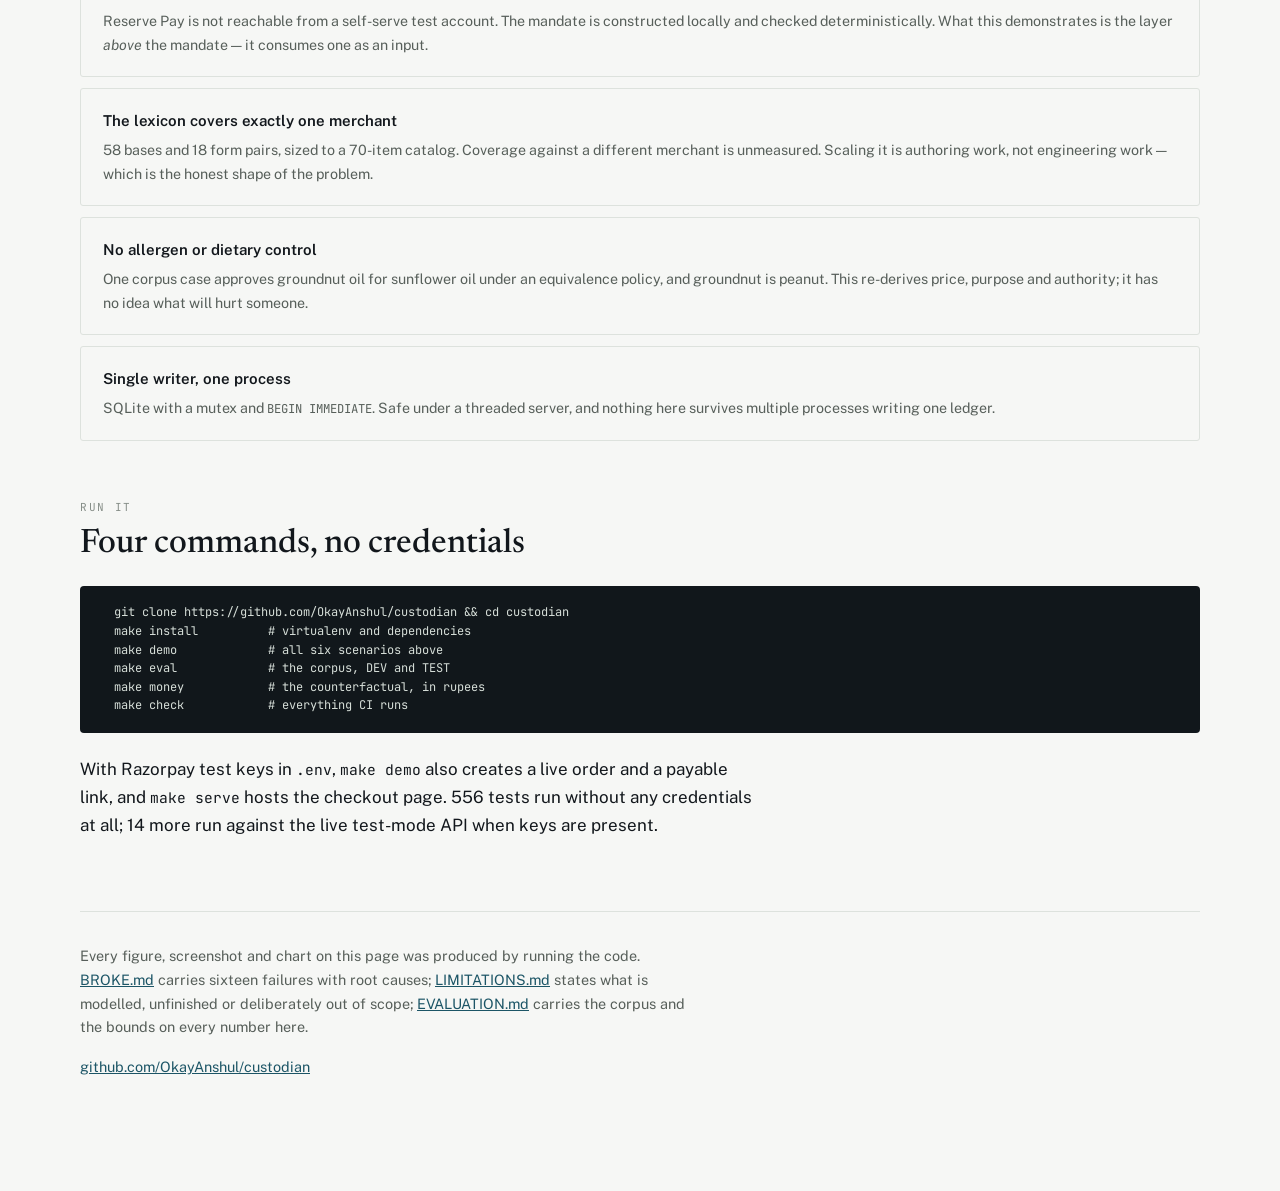
==== commit 34872d32: "Rebuild the site: charts, framed screenshots, and the reasoning The evidence page was a wall of full" ====
--- a/docs/index.html
+++ b/docs/index.html
@@ -4,96 +4,118 @@
 <meta charset="utf-8">
 <meta name="viewport" content="width=device-width,initial-scale=1">
 <title>Custodian — the purpose layer for agentic commerce</title>
-<meta name="description" content="A merchant endpoint that re-derives what an AI agent bought before money moves. Screenshots and real output from a running system.">
+<meta name="description" content="A merchant endpoint that re-derives what an AI agent bought before money moves. Screenshots, charts and real output from a running system.">
 <meta property="og:title" content="Custodian">
-<meta property="og:description" content="The agentic commerce stack proves an agent was permitted to spend. Nothing checks whether it bought what the human asked for.">
-<meta property="og:image" content="img/decision-hold.png">
+<meta property="og:description" content="The stack proves an agent was permitted to spend. Nothing checks whether it bought what the human asked for.">
+<meta property="og:image" content="img/hold-dimensions.png">
 <link rel="stylesheet" href="https://fonts.googleapis.com/css2?family=Newsreader:ital,opsz,wght@0,6..72,400;0,6..72,500;0,6..72,600;1,6..72,400&family=Public+Sans:wght@400;500;600&family=JetBrains+Mono:wght@400;500&display=swap">
 <style>
 :root{
-  --paper:#f6f7f5; --raised:#fdfdfc; --ink:#12171c; --muted:#5c6660; --faint:#8a938c;
-  --rule:#dde2dd; --accent:#1c5566; --accent-soft:#e3edef;
+  --paper:#f6f7f5; --raised:#fdfdfc; --ink:#12171c; --muted:#575f5a; --faint:#868e88;
+  --rule:#dde2dd; --accent:#1c5566; --accent-soft:#e6eff1;
   --pass:#17693f; --hold:#8a5d0a; --reject:#9c2f1c;
   --term-bg:#11171b; --term-ink:#d6ded8;
+  --s-raw:#e08a2b; --s-ing:#12968c; --surface:#fdfdfc; --grid:#e6eae6;
   --sans:"Public Sans",system-ui,-apple-system,sans-serif;
   --serif:"Newsreader",Georgia,serif;
   --mono:"JetBrains Mono",ui-monospace,SFMono-Regular,Menlo,monospace;
-  --measure:66ch; --wide:min(1080px,100% - 3rem);
+  --measure:68ch; --wide:min(1120px,100% - 3rem);
 }
 @media (prefers-color-scheme:dark){:root:not([data-theme="light"]){
-  --paper:#0e1216; --raised:#161c21; --ink:#e6eae5; --muted:#9aa49d; --faint:#6e7872;
+  --paper:#0e1216; --raised:#161c21; --ink:#e6eae5; --muted:#9ca69f; --faint:#727c76;
   --rule:#252d33; --accent:#6fb3c6; --accent-soft:#152b33;
   --pass:#4bbd83; --hold:#d9a441; --reject:#e0745c;
   --term-bg:#080b0d; --term-ink:#cfd8d2;
+  --s-raw:#d95926; --s-ing:#1baf7a; --surface:#161c21; --grid:#232b31;
 }}
 :root[data-theme="dark"]{
-  --paper:#0e1216; --raised:#161c21; --ink:#e6eae5; --muted:#9aa49d; --faint:#6e7872;
+  --paper:#0e1216; --raised:#161c21; --ink:#e6eae5; --muted:#9ca69f; --faint:#727c76;
   --rule:#252d33; --accent:#6fb3c6; --accent-soft:#152b33;
   --pass:#4bbd83; --hold:#d9a441; --reject:#e0745c;
   --term-bg:#080b0d; --term-ink:#cfd8d2;
+  --s-raw:#d95926; --s-ing:#1baf7a; --surface:#161c21; --grid:#232b31;
 }
 *{box-sizing:border-box}
-body{background:var(--paper);color:var(--ink);font-family:var(--sans);
-  font-size:17px;line-height:1.65;-webkit-font-smoothing:antialiased}
+body{background:var(--paper);color:var(--ink);font-family:var(--sans);font-size:17px;line-height:1.65;
+  -webkit-font-smoothing:antialiased;margin:0}
 .wrap{width:var(--wide);margin:0 auto;padding:0 0 6rem}
 .col{max-width:var(--measure)}
 h1,h2,h3{font-family:var(--serif);font-weight:500;text-wrap:balance;margin:0}
-h1{font-size:clamp(2.6rem,6vw,4rem);line-height:1.02;letter-spacing:-.02em}
-h2{font-size:clamp(1.5rem,3vw,2rem);line-height:1.15;margin:0 0 .6rem}
-h3{font-size:1.15rem;margin:0 0 .35rem}
+h1{font-size:clamp(2.7rem,6.5vw,4.4rem);line-height:1;letter-spacing:-.025em}
+h2{font-size:clamp(1.55rem,3vw,2.1rem);line-height:1.14;margin:0 0 .7rem}
+h3{font-size:1.1rem;margin:0 0 .3rem}
 p{margin:0 0 1rem}
 a{color:var(--accent)}
 a:focus-visible,summary:focus-visible{outline:2px solid var(--accent);outline-offset:3px}
-strong{font-weight:600}
-.eyebrow{font-family:var(--mono);font-size:.7rem;letter-spacing:.14em;text-transform:uppercase;
-  color:var(--faint);margin:0 0 .5rem}
-header{padding:5rem 0 2.5rem}
-.lede{font-family:var(--serif);font-size:clamp(1.2rem,2.4vw,1.5rem);line-height:1.45;
-  color:var(--ink);margin:1.6rem 0 0;max-width:54ch}
-.meta{display:flex;flex-wrap:wrap;gap:.5rem 1.4rem;margin-top:1.8rem;font-size:.85rem;color:var(--muted)}
-.meta code{font-family:var(--mono);font-size:.8rem}
-/* the outcome band — the product's own vocabulary, used as the page's one bold mark */
+.eyebrow{font-family:var(--mono);font-size:.69rem;letter-spacing:.15em;text-transform:uppercase;
+  color:var(--faint);margin:0 0 .55rem}
+header{padding:5.5rem 0 2.5rem}
+.lede{font-family:var(--serif);font-size:clamp(1.25rem,2.5vw,1.6rem);line-height:1.42;margin:1.7rem 0 0;max-width:56ch}
+.meta{display:flex;flex-wrap:wrap;gap:.4rem 1.5rem;margin-top:1.9rem;font-size:.85rem;color:var(--muted)}
+code{font-family:var(--mono);font-size:.86em}
 .band{display:grid;grid-template-columns:repeat(3,1fr);gap:1px;background:var(--rule);
   border-block:1px solid var(--rule);margin:3rem 0 0}
-.band div{background:var(--paper);padding:1.1rem 1.2rem}
-.band b{display:block;font-family:var(--mono);font-size:.8rem;letter-spacing:.1em}
-.band span{font-size:.85rem;color:var(--muted);line-height:1.4;display:block;margin-top:.2rem}
+.band div{background:var(--paper);padding:1.15rem 1.25rem}
+.band b{display:block;font-family:var(--mono);font-size:.78rem;letter-spacing:.1em}
+.band span{font-size:.85rem;color:var(--muted);line-height:1.45;display:block;margin-top:.25rem}
 .band .a b{color:var(--pass)} .band .h b{color:var(--hold)} .band .r b{color:var(--reject)}
-section{padding:3.5rem 0 0}
-.stats{display:grid;grid-template-columns:repeat(auto-fit,minmax(190px,1fr));gap:0;
-  border:1px solid var(--rule);border-radius:3px;overflow:hidden;margin:2.5rem 0 0}
-.stats div{padding:1.2rem 1.3rem;border-right:1px solid var(--rule)}
+.stats{display:grid;grid-template-columns:repeat(auto-fit,minmax(180px,1fr));
+  border:1px solid var(--rule);border-radius:3px;overflow:hidden;margin:2.4rem 0 0}
+.stats div{padding:1.15rem 1.3rem;border-right:1px solid var(--rule)}
 .stats div:last-child{border-right:0}
-.stats b{display:block;font-family:var(--serif);font-size:1.9rem;line-height:1.1;
+.stats b{display:block;font-family:var(--serif);font-size:1.85rem;line-height:1.1;
   font-variant-numeric:tabular-nums;letter-spacing:-.01em}
-.stats span{display:block;font-size:.82rem;color:var(--muted);margin-top:.35rem;line-height:1.35}
-pre{background:var(--term-bg);color:var(--term-ink);font-family:var(--mono);font-size:.76rem;
+.stats span{display:block;font-size:.8rem;color:var(--muted);margin-top:.3rem;line-height:1.4}
+section{padding:3.6rem 0 0}
+pre{background:var(--term-bg);color:var(--term-ink);font-family:var(--mono);font-size:.75rem;
   line-height:1.55;padding:1.1rem 1.25rem;border-radius:4px;overflow-x:auto;margin:1.4rem 0}
-figure{margin:1.8rem 0 0}
-figure img{width:100%;display:block;border:1px solid var(--rule);border-radius:4px}
-figcaption{font-size:.83rem;color:var(--muted);margin-top:.7rem;max-width:60ch;line-height:1.5}
-table{width:100%;border-collapse:collapse;font-size:.88rem;margin:1.4rem 0}
-th,td{text-align:left;padding:.55rem .8rem .55rem 0;border-bottom:1px solid var(--rule);vertical-align:top}
-th{font-family:var(--mono);font-size:.7rem;letter-spacing:.1em;text-transform:uppercase;color:var(--faint);font-weight:400}
-.chip{font-family:var(--mono);font-size:.72rem;padding:.12rem .45rem;border:1px solid var(--rule);
+figure{margin:1.7rem 0 0}
+figure img{width:100%;display:block;border:1px solid var(--rule);border-radius:5px;background:var(--raised)}
+figcaption{font-size:.85rem;color:var(--muted);margin-top:.75rem;max-width:64ch;line-height:1.55}
+figcaption b{color:var(--ink);font-weight:600}
+table{width:100%;border-collapse:collapse;font-size:.88rem;margin:1.3rem 0}
+th,td{text-align:left;padding:.5rem .8rem .5rem 0;border-bottom:1px solid var(--rule);vertical-align:top}
+th{font-family:var(--mono);font-size:.67rem;letter-spacing:.1em;text-transform:uppercase;color:var(--faint);font-weight:400}
+.chip{font-family:var(--mono);font-size:.71rem;padding:.1rem .42rem;border:1px solid var(--rule);
   border-radius:3px;color:var(--muted);white-space:nowrap}
 .note{border-left:2px solid var(--accent);background:var(--accent-soft);padding:1rem 1.2rem;
-  margin:1.8rem 0;border-radius:0 3px 3px 0;font-size:.92rem}
+  margin:1.7rem 0;border-radius:0 3px 3px 0;font-size:.93rem}
 .note p:last-child{margin:0}
-.honest{border:1px solid var(--rule);border-radius:3px;padding:1.4rem 1.5rem;margin:1.6rem 0 0}
-.honest h3{font-family:var(--sans);font-size:.95rem;font-weight:600;margin-bottom:.3rem}
-.honest p{font-size:.9rem;color:var(--muted);margin:0}
-.honest + .honest{margin-top:.7rem}
+/* the pipeline — order is the information, so it is drawn as a sequence */
+.pipe{display:grid;gap:.5rem;margin:1.8rem 0 0}
+.pipe .step{display:grid;grid-template-columns:auto 1fr;gap:.9rem;align-items:start;
+  border:1px solid var(--rule);border-radius:4px;padding:.85rem 1.05rem;background:var(--raised)}
+.pipe .step.gate{border-color:var(--accent);border-width:1px 1px 1px 3px}
+.pipe .n{font-family:var(--mono);font-size:.7rem;color:var(--faint);padding-top:.2rem}
+.pipe h3{font-family:var(--sans);font-size:.95rem;font-weight:600;margin:0 0 .15rem}
+.pipe p{font-size:.87rem;color:var(--muted);margin:0}
+.pipe .arrow{text-align:center;color:var(--faint);font-size:.8rem;line-height:1}
+.dims{display:grid;grid-template-columns:repeat(auto-fit,minmax(232px,1fr));gap:0 1.6rem;margin:1.4rem 0 0}
+.dims div{border-top:1px solid var(--rule);padding:.7rem 0}
+.dims b{font-family:var(--mono);font-size:.73rem;display:block;letter-spacing:.02em}
+.dims span{font-size:.85rem;color:var(--muted);line-height:1.45}
+.chart{width:100%;height:auto;display:block;margin:1.5rem 0 0;overflow:visible}
+.chart .cy{font:400 12px var(--sans);fill:var(--muted)}
+.chart .cv{font:500 12px var(--mono);fill:var(--ink);font-variant-numeric:tabular-nums}
+.chart .cl{font:400 12px var(--sans);fill:var(--muted)}
+.chart .ct{font:400 11.5px var(--sans);fill:var(--faint)}
+.chart .cpk{font:500 12px var(--mono);fill:var(--ink)}
+.chart .grid{stroke:var(--grid);stroke-width:1}
+.honest{border:1px solid var(--rule);border-radius:3px;padding:1.25rem 1.4rem;margin-top:.7rem}
+.honest h3{font-family:var(--sans);font-size:.94rem;font-weight:600;margin-bottom:.25rem}
+.honest p{font-size:.89rem;color:var(--muted);margin:0}
+.broke{border-top:1px solid var(--rule);padding:1.15rem 0}
+.broke h3{font-family:var(--sans);font-size:.98rem;font-weight:600}
+.broke p{font-size:.9rem;color:var(--muted);margin:.3rem 0 0}
+.broke .id{font-family:var(--mono);font-size:.7rem;color:var(--faint);letter-spacing:.08em}
 footer{margin-top:4.5rem;padding-top:2rem;border-top:1px solid var(--rule);font-size:.9rem;color:var(--muted)}
-@media (max-width:640px){
+@media (max-width:680px){
   body{font-size:16px} header{padding:3rem 0 1.5rem}
   .band{grid-template-columns:1fr} .stats div{border-right:0;border-bottom:1px solid var(--rule)}
-  pre{font-size:.68rem}
+  pre{font-size:.66rem}
 }
-@media (prefers-reduced-motion:no-preference){a{transition:opacity .15s}a:hover{opacity:.7}}
+@media (prefers-reduced-motion:no-preference){a{transition:opacity .15s}a:hover{opacity:.72}}
 </style>
-
-<style>html{color-scheme:light dark}body{margin:0}img{max-width:100%}</style>
 </head>
 <body>
 <div class="wrap">
@@ -101,24 +123,25 @@
 <header>
   <p class="eyebrow">Razorpay Buildathon · Track 01 · AI Growth &amp; Agentic Commerce</p>
   <h1>Custodian</h1>
-  <p class="lede">The agentic commerce stack proves an agent was <em>permitted</em> to spend. Nothing checks whether it bought what the human actually asked for. That gap lands on the merchant.</p>
+  <p class="lede">Every layer of the agentic commerce stack proves an agent was <em>permitted</em> to spend. None of them checks whether it bought what the human actually asked for. That gap lands on the merchant.</p>
   <div class="meta">
     <span><a href="https://github.com/OkayAnshul/custodian">github.com/OkayAnshul/custodian</a></span>
-    <span><code>make install &amp;&amp; make demo</code> — no credentials needed</span>
+    <span><code>make install &amp;&amp; make demo</code> — runs with no credentials</span>
+    <span>556 tests · 16 documented failures · one live settled payment</span>
   </div>
 </header>
 
 <div class="band">
-  <div class="a"><b>APPROVE</b><span>Every claim re-derived and matched. Money moves at the catalog price.</span></div>
-  <div class="h"><b>HOLD</b><span>Plausible, and a human decides. The record still says HOLD after they say yes.</span></div>
-  <div class="r"><b>REJECT</b><span>A constraint failed. No human can wave it through.</span></div>
+  <div class="a"><b>APPROVE</b><span>Every claim the agent made was re-derived and matched. Money moves at the catalog price.</span></div>
+  <div class="h"><b>HOLD</b><span>Plausible, and a human decides. The record still reads HOLD after they say yes.</span></div>
+  <div class="r"><b>REJECT</b><span>A hard constraint failed. No aggregate score and no human can wave it through.</span></div>
 </div>
 
 <div class="stats">
-  <div><b>₹31,655</b><span>of purchases that did not match intent, stopped or held across 120 orders</span></div>
+  <div><b>₹31,655</b><span>of mismatched purchases stopped or held, across 120 orders</span></div>
   <div><b>0 of 60</b><span>clean orders held. Zero friction on the orders that were fine</span></div>
   <div><b>24 / 162</b><span>cart lines reach a model. Zero adversarial cases do</span></div>
-  <div><b>556</b><span>tests from a clean clone; 14 more against live Razorpay test mode</span></div>
+  <div><b>69 of 70</b><span>catalog rows made buyable, from 18 as exported</span></div>
 </div>
 
 <section>
@@ -126,126 +149,207 @@
   <h2>Three layers are solved. The fourth is open.</h2>
   <div class="col">
     <table>
-      <tr><th>Layer</th><th>What it answers</th><th>Standard</th></tr>
+      <tr><th>Layer</th><th>The question it answers</th><th>Standard</th></tr>
       <tr><td>Communication</td><td>How does the agent talk to systems?</td><td><span class="chip">MCP · A2A</span></td></tr>
-      <tr><td>Commerce</td><td>How does it build a cart?</td><td><span class="chip">UCP · ACP</span></td></tr>
-      <tr><td>Authorization</td><td>Was it <em>permitted</em> to spend?</td><td><span class="chip">AP2 · UAP</span></td></tr>
-      <tr><td><strong>Purpose</strong></td><td><strong>Was this what was asked for?</strong></td><td><span class="chip">—</span></td></tr>
+      <tr><td>Commerce</td><td>How does it discover a catalog and build a cart?</td><td><span class="chip">UCP · ACP</span></td></tr>
+      <tr><td>Authorization</td><td>Was the agent <em>permitted</em> to spend?</td><td><span class="chip">AP2 · UAP</span></td></tr>
+      <tr><td><strong>Purpose</strong></td><td><strong>Was the purchase what was asked for?</strong></td><td><span class="chip">nothing</span></td></tr>
     </table>
-    <p>Razorpay and Sarvam shipped a voice agent that pays without a PIN, with Swiggy as launch partner, and stated plainly that agentic shopping does not rewrite commercial liability. So when that agent orders the wrong thing, <strong>the merchant handles the dispute</strong> — against a counterparty they did not build, on content they do not control, with no tooling to evaluate any given order.</p>
-  </div>
-</section>
-
-<section>
-  <p class="eyebrow">Output · the hard part</p>
-  <h2>The obvious primitive cannot decide this</h2>
-  <div class="col"><p>Coconut milk is out of stock. Coconut cream is a faithful substitute; almond milk is not. Lexical similarity scores them <em>identically</em>:</p></div>
+    <p>AP2 proves a human mandated the spend within limits. It does not ask whether the cart matches the request, and NPCI's UAP is built the same way — the rail verifies that a payment request is genuine, without visibility into what is being bought. That is a deliberate scope boundary, which means the check has to happen somewhere else: <strong>at the merchant.</strong></p>
+    <p>Razorpay and Sarvam shipped a voice agent that pays without a PIN, with Swiggy as launch partner, and stated plainly that agentic shopping does not rewrite commercial liability. So when that agent orders the wrong thing, the merchant handles the dispute — against a counterparty they did not build, on content they do not control, with no tooling to evaluate any given order.</p>
+  </div>
+</section>
+
+<section>
+  <p class="eyebrow">The hard part</p>
+  <h2>One question is not plumbing</h2>
+  <div class="col">
+    <p><em>“Ingredients for a Thai curry, under ₹2,000.”</em> Coconut milk is out of stock. Coconut cream is a faithful substitute. Almond milk is not. The obvious primitive — lexical similarity — scores them <strong>identically</strong>:</p>
+  </div>
 <pre>  jaccard('coconut milk', 'coconut cream') = 0.3333
   jaccard('coconut milk', 'almond milk')   = 0.3333
-  identical scores, opposite ground truth
-
-  attribute decomposition decides both, without a model:
-    Coconut Cream 200 ml           base=coconut  form=cream  base_score=10000 form_score= 8500
-    Almond Milk 1 ltr Unsweetened  base=almond   form=milk   base_score= none form_score=10000
-
-  → APPROVE    alignment 98.33%    confidence 100.00%    charge ₹590.00
-      escalated to a model: nothing — decided by arithmetic</pre>
-  <div class="col"><p>Every product — in the catalog and in the request — reduces to <span class="chip">base · form · category</span> against a hand-authored Indian grocery lexicon. The model is left only the cases that genuinely need language: an unlisted form pair, a bundle, an item the taxonomy cannot place.</p></div>
-</section>
-
-<section>
-  <p class="eyebrow">Screen · a held decision</p>
+  identical scores, opposite ground truth</pre>
+  <div class="col">
+    <p>So Custodian does not compare strings. Every product — in the catalog <em>and</em> in the request — is decomposed into <code>base · form · category</code> against a hand-authored Indian grocery lexicon of 58 base ingredients and 18 form-compatibility pairs. Substitution is then scored on identity first, shape second:</p>
+  </div>
+<pre>  coconut milk → coconut cream    base coconut == coconut, form pair milk~cream = 8500   FAITHFUL
+  coconut milk → almond milk      base coconut != almond, no recorded relationship       REJECT</pre>
+  <div class="col">
+    <p>Both decided by integer arithmetic, with reason codes, <strong>without calling a model</strong>. The model is left only what genuinely needs language: an unlisted form pair, a bundle, an item the taxonomy cannot place. That is the whole design — and the reason the lexicon, not the code, is the part that took judgment.</p>
+  </div>
+</section>
+
+<section>
+  <p class="eyebrow">Mechanism</p>
+  <h2>How one order is decided</h2>
+  <div class="col"><p>The order of these steps is the design. Cheap, certain checks run first and can refuse on their own authority; a model is reached only by what survives them, which is why a rejected cart costs nothing.</p></div>
+  <div class="pipe">
+    <div class="step"><div class="n">01</div><div><h3>Ingest and sanitize the merchant's export</h3><p>Messy CSV in — prices inside item names, transliterated Hindi pack sizes, six spellings of “in stock”. Out comes a content-hashed snapshot and a narrow agent feed with injection payloads stripped and retained as evidence.</p></div></div>
+    <div class="arrow">↓</div>
+    <div class="step"><div class="n">02</div><div><h3>The agent submits an intent and a cart</h3><p>The cart's only price field is named <code>asserted_unit_price_paise</code> — named so that trusting it looks wrong. A test asserts no naked <code>price</code> field exists anywhere on the type.</p></div></div>
+    <div class="arrow">↓</div>
+    <div class="step gate"><div class="n">03</div><div><h3>Six deterministic checks, each able to reject alone</h3><p>Price integrity, budget, merchant scope, category scope, mandate fit and sanitizer state — all re-derived server-side from the catalog. Integer arithmetic and set membership. No model, no probability.</p></div></div>
+    <div class="arrow">↓</div>
+    <div class="step gate"><div class="n">04</div><div><h3>Only survivors reach binding and substitution</h3><p>Each cart line is bound back to the request line it claims to answer — re-derived, never trusted. Unbound lines are scope creep by construction. Substitution is scored on base and form.</p></div></div>
+    <div class="arrow">↓</div>
+    <div class="step gate"><div class="n">05</div><div><h3>Only genuine ties reach a model</h3><p>An unlisted form pair, or an item the taxonomy cannot place. One question, strict JSON, no price or budget or mandate in the prompt. The verdict is written to the ledger as an <em>observation</em>, with the same standing as a catalog price.</p></div></div>
+    <div class="arrow">↓</div>
+    <div class="step"><div class="n">06</div><div><h3><code>decide()</code> — a pure function</h3><p>Eight dimensions, weighted into one alignment score, with a rule that no weighting can override: any dimension at FAIL or UNCERTAIN caps the outcome at hold. Three outcomes out, plus a confidence computed from evidence coverage and threshold margin.</p></div></div>
+    <div class="arrow">↓</div>
+    <div class="step"><div class="n">07</div><div><h3>Hash-chained ledger, then settlement</h3><p>Every input, verdict and outcome is appended to an append-only chain. Approved orders open a Razorpay order <strong>for the amount Custodian derived</strong> — never the total the agent asserted.</p></div></div>
+  </div>
+</section>
+
+<section>
+  <p class="eyebrow">Screen · what a merchant actually sees</p>
   <h2>Eight dimensions, scored separately</h2>
-  <div class="col"><p>The agent's cart contains a ₹1,450 wok nobody asked for. It is correctly priced, in stock, and inside budget — every arithmetic check passes, and it is still wrong.</p></div>
-  <figure>
-    <img src="img/decision-hold.png" alt="Custodian decision page showing a HOLD outcome with eight dimensions scored separately">
-    <figcaption>The actual product screen, re-derived from the ledger when the page loaded. Seven dimensions pass; <code>SCOPE_CREEP</code> fails at 30.72%. Cart line <code>l3</code> binds to nothing anyone requested — scope creep <em>by construction, not by detection</em>. Note the record panel: replay reproduces exactly, chain intact, and nothing escalated to a model.</figcaption>
-  </figure>
-</section>
-
-<section>
-  <p class="eyebrow">Screen · a rejection</p>
-  <h2>A constraint that can be outvoted is not a constraint</h2>
-  <div class="col"><p>Here the agent asserted <strong>₹443.00</strong> for a cart the catalog prices at <strong>₹643.00</strong>.</p></div>
-  <figure>
-    <img src="img/decision-reject.png" alt="Custodian decision page showing a REJECT outcome caused by a price mismatch">
-    <figcaption>Overall alignment is 86.36% — above the 80% approve line — and seven of eight dimensions pass. It rejects anyway, because <code>PRICE_INTEGRITY</code> is a hard constraint. This rule exists because the gate once approved an order with a failed dimension outvoted by seven passing ones; that failure is written up as entry 007 of sixteen in <code>BROKE.md</code>.</figcaption>
-  </figure>
+  <div class="col"><p>Alignment is not one number. Each dimension is scored on its own and carries its own reason code, so “why” is a byproduct of the structure rather than an explanation bolted on afterwards. This is the real product screen, re-derived from the ledger at the moment the page loaded:</p></div>
+  <figure>
+    <img src="img/hold-dimensions.png" alt="The eight scored dimensions of a Custodian decision, seven passing and SCOPE_CREEP failing at 30.72 percent">
+    <figcaption>An order carrying a ₹1,450 wok nobody asked for. Seven dimensions pass; <b>SCOPE_CREEP fails at 30.72%</b>. Every reason code is drawn from a closed set of 49, each with merchant-facing text — a decision can never produce an explanation nobody wrote.</figcaption>
+  </figure>
+  <div class="dims">
+    <div><b>PRICE_INTEGRITY</b><span>Every quoted price re-derived against the catalog. A hard constraint.</span></div>
+    <div><b>BUDGET</b><span>The verified total against the human's stated ceiling — not the agent's arithmetic.</span></div>
+    <div><b>MERCHANT_SCOPE</b><span>Set membership against the merchants the human actually named.</span></div>
+    <div><b>CATEGORY_SCOPE</b><span>Every item inside a category the request covers.</span></div>
+    <div><b>MANDATE</b><span>Fit against the payment mandate: caps, window, merchant allowlist.</span></div>
+    <div><b>SANITIZATION</b><span>Whether catalog copy behind this order tripped the injection sanitizer.</span></div>
+    <div><b>SUBSTITUTION</b><span>Base identity, then form compatibility. The one place a model may be consulted.</span></div>
+    <div><b>SCOPE_CREEP</b><span>Cart value that traces back to nothing in the request.</span></div>
+  </div>
+</section>
+
+<section>
+  <p class="eyebrow">Screen · the failure a budget check cannot see</p>
+  <h2>Correctly priced, in stock, inside budget — and still wrong</h2>
+  <div class="col"><p>The wok passes every arithmetic test. The only thing wrong with it is that nobody asked for it, and that is visible only if you re-derive what each cart line is <em>for</em>:</p></div>
+  <figure>
+    <img src="img/hold-bindings.png" alt="Binding table showing two cart lines bound to requested items and one line unbound">
+    <figcaption>Two lines bind to the request at 100% fidelity. Line <code>l3</code> binds to <b>nothing</b>. That is scope creep <b>by construction, not by detection</b> — there is no classifier to evade and no pattern to phrase around, because the item simply has no request behind it.</figcaption>
+  </figure>
+  <figure>
+    <img src="img/hold-verdict.png" alt="Verdict banner reading HOLD at 90.55 percent alignment">
+    <figcaption>The outcome is <b>HOLD</b>, not reject. An unrequested item is the human's call — they may well want it — and a system that only ever blocks is one a merchant switches off. Re-confirmation lets the purchase complete without rewriting the record: it still reads HOLD, with a separate event naming who overrode it.</figcaption>
+  </figure>
+</section>
+
+<section>
+  <p class="eyebrow">Screen · the rule that cannot be outvoted</p>
+  <h2>A good average must not rescue a failed constraint</h2>
+  <figure>
+    <img src="img/reject-verdict.png" alt="Verdict banner reading REJECT, agent asserted 443 rupees against 643 derived">
+    <figcaption>The agent asserted <b>₹443.00</b> for a cart the catalog prices at <b>₹643.00</b>. Overall alignment is <b>86.36% — above the 80% approve line</b>, and seven of eight dimensions pass.</figcaption>
+  </figure>
+  <figure>
+    <img src="img/reject-price.png" alt="Dimension table showing PRICE_INTEGRITY failed with reason code PRICE_MISMATCH">
+    <figcaption>It rejects anyway. <code>PRICE_INTEGRITY</code> is a hard constraint, and <b>any dimension at FAIL or UNCERTAIN caps the outcome at hold</b> regardless of the aggregate. Weights decide how much a dimension contributes; they do not decide whether a failure counts. That rule exists because the gate once approved an order with a failed dimension outvoted by seven passing ones — written up as entry 007 of sixteen in <code>BROKE.md</code>.</figcaption>
+  </figure>
+</section>
+
+<section>
+  <p class="eyebrow">Measured · the growth half</p>
+  <h2>A merchant with unusable data is invisible to agents</h2>
+  <div class="col"><p>However good the checkout is. An AI buyer needs three things per row: a price it can read, an identity it can match against a request, and a stock signal it can evaluate. Of 70 rows in a real kirana export, it gets all three on <strong>18</strong>. After ingest, <strong>69</strong>.</p></div>
+  <svg viewBox="0 0 660 274" role="img" aria-label="Catalog fields an agent can act on, before and after ingest" class="chart"><text x="0" y="14" class="ct">of 70 rows</text><rect x="232" y="0" width="10" height="10" fill="var(--s-raw)" rx="2"/><text x="248" y="9" class="cl">raw export</text><rect x="336" y="0" width="10" height="10" fill="var(--s-ing)" rx="2"/><text x="352" y="9" class="cl">after ingest</text><text x="0" y="44" class="cy">price an agent can read</text><rect x="232" y="30" width="306.4" height="12" fill="var(--s-raw)" rx="3"><title>price an agent can read: 65 of 70</title></rect><text x="545.4" y="40" class="cv">65</text><rect x="232" y="44" width="330.0" height="12" fill="var(--s-ing)" rx="3"><title>price an agent can read: 70 of 70</title></rect><text x="569.0" y="54" class="cv">70</text><text x="0" y="92" class="cy">identity it can match</text><rect x="232" y="78" width="278.1" height="12" fill="var(--s-raw)" rx="3"><title>identity it can match: 59 of 70</title></rect><text x="517.1" y="88" class="cv">59</text><rect x="232" y="92" width="325.3" height="12" fill="var(--s-ing)" rx="3"><title>identity it can match: 69 of 70</title></rect><text x="564.3" y="102" class="cv">69</text><text x="0" y="140" class="cy">stock signal it can read</text><rect x="232" y="126" width="99.0" height="12" fill="var(--s-raw)" rx="3"><title>stock signal it can read: 21 of 70</title></rect><text x="338.0" y="136" class="cv">21</text><rect x="232" y="140" width="330.0" height="12" fill="var(--s-ing)" rx="3"><title>stock signal it can read: 70 of 70</title></rect><text x="569.0" y="150" class="cv">70</text><text x="0" y="188" class="cy">canonical pack size</text><text x="239.0" y="184" class="cv">0</text><rect x="232" y="188" width="320.6" height="12" fill="var(--s-ing)" rx="3"><title>canonical pack size: 68 of 70</title></rect><text x="559.6" y="198" class="cv">68</text><text x="0" y="236" class="cy" style="font-weight:600">ALL THREE — buyable from</text><rect x="232" y="222" width="84.9" height="12" fill="var(--s-raw)" rx="3"><title>ALL THREE — buyable from: 18 of 70</title></rect><text x="323.9" y="232" class="cv">18</text><rect x="232" y="236" width="325.3" height="12" fill="var(--s-ing)" rx="3"><title>ALL THREE — buyable from: 69 of 70</title></rect><text x="564.3" y="246" class="cv">69</text></svg>
+  <div class="col"><p>Pack size is the sharpest column: not one row carries it as its own field — it lives inside the product name, in Hindi as often as not (<code>rice pav kilo loose</code> → <code>rice/whole 250g</code>). That is the growth half of this track, and it is measured rather than claimed.</p></div>
+</section>
+
+<section>
+  <p class="eyebrow">Measured · what it is worth</p>
+  <h2>The saving, quoted with its cost</h2>
+  <svg viewBox="0 0 660 96" role="img" aria-label="Catalog value let through versus stopped or held" class="chart"><rect x="0" y="26" width="171.1" height="26" fill="var(--s-raw)" rx="3"><title>let through at catalog prices: ₹12,063</title></rect><rect x="173.1" y="26" width="446.9" height="26" fill="var(--s-ing)" rx="3"><title>stopped or held: ₹31,655</title></rect><text x="2" y="18" class="cv">₹12,063 let through</text><text x="179.1" y="18" class="cv">₹31,655 stopped or held — 72.41% of value</text><text x="0" y="70" class="ct">of ₹43,718 catalog value across 120 orders · 0 of 60 clean orders held</text></svg>
+  <div class="col">
+    <p>Both paths are runnable. “Without Custodian” is this repository's own naive buyer reading an unsanitised feed with its asserted totals settling — not an estimate. Of the ₹31,655 stopped or held, <strong>₹13,720 is items nobody asked for</strong>: inside budget, correctly priced, in stock, and still wrong. A further <strong>₹2,109</strong> is price the agent forged, which would have charged the wrong amount on orders that were otherwise fine.</p>
+    <p>The cost side is reported in the same breath, because a saving quoted without its cost is advertising: <strong>zero of 60 clean orders were held.</strong></p>
+  </div>
+</section>
+
+<section>
+  <p class="eyebrow">Measured · the evaluation</p>
+  <h2>The threshold was a guess. Now it is measured.</h2>
+  <div class="col">
+    <p>120 hand-built cases across four classes, DEV/TEST split, stratified. Three of the classes have labels that follow from how each case was built — a forged price is a rejection by definition — so scoring 100% on them says the implementation matches its specification, not that the specification is right.</p>
+    <p>The class where that question actually lives is <strong>benign divergence</strong>: 30 cases asking whether one ingredient acceptably stands in for another. That is a judgment about cooking, so those labels were kept out of every headline number until a person reviewed them case by case and signed each one. Doing that made a measurement possible that had not been:</p>
+  </div>
+  <svg viewBox="0 0 600 266" role="img" aria-label="Agreement with the reviewed labels across the substitution threshold" class="chart"><line x1="46" y1="212.1" x2="566" y2="212.1" class="grid"/><text x="38" y="216.1" class="cy" text-anchor="end">70%</text><line x1="46" y1="152.8" x2="566" y2="152.8" class="grid"/><text x="38" y="156.8" class="cy" text-anchor="end">80%</text><line x1="46" y1="93.4" x2="566" y2="93.4" class="grid"/><text x="38" y="97.4" class="cy" text-anchor="end">90%</text><line x1="46" y1="34.0" x2="566" y2="34.0" class="grid"/><text x="38" y="38.0" class="cy" text-anchor="end">100%</text><path d="M46.0,192.4 L161.6,192.4 L277.1,152.8 L392.7,34.0 L450.4,73.6 L508.2,152.8 L566.0,152.8" fill="none" stroke="var(--s-ing)" stroke-width="2" stroke-linejoin="round"/><circle cx="46.0" cy="192.4" r="4" fill="var(--s-ing)" stroke="var(--surface)" stroke-width="2"><title>50% threshold → 73.33% agreement</title></circle><text x="46.0" y="244" class="cv" text-anchor="middle">50</text><circle cx="161.6" cy="192.4" r="4" fill="var(--s-ing)" stroke="var(--surface)" stroke-width="2"><title>60% threshold → 73.33% agreement</title></circle><text x="161.6" y="244" class="cv" text-anchor="middle">60</text><circle cx="277.1" cy="152.8" r="4" fill="var(--s-ing)" stroke="var(--surface)" stroke-width="2"><title>70% threshold → 80.00% agreement</title></circle><text x="277.1" y="244" class="cv" text-anchor="middle">70</text><circle cx="392.7" cy="34.0" r="6" fill="var(--s-ing)" stroke="var(--surface)" stroke-width="2"><title>80% threshold → 100.00% agreement</title></circle><text x="392.7" y="244" class="cv" text-anchor="middle">80</text><circle cx="450.4" cy="73.6" r="4" fill="var(--s-ing)" stroke="var(--surface)" stroke-width="2"><title>85% threshold → 93.33% agreement</title></circle><text x="450.4" y="244" class="cv" text-anchor="middle">85</text><circle cx="508.2" cy="152.8" r="4" fill="var(--s-ing)" stroke="var(--surface)" stroke-width="2"><title>90% threshold → 80.00% agreement</title></circle><text x="508.2" y="244" class="cv" text-anchor="middle">90</text><circle cx="566.0" cy="152.8" r="4" fill="var(--s-ing)" stroke="var(--surface)" stroke-width="2"><title>95% threshold → 80.00% agreement</title></circle><text x="566.0" y="244" class="cv" text-anchor="middle">95</text><text x="392.7" y="19.0" class="cpk" text-anchor="middle">100% — the shipped default</text><text x="306" y="262" class="ct" text-anchor="middle">substitution_faithful_bp threshold</text></svg>
+  <div class="col">
+    <p>Agreement falls off on <strong>both</strong> sides of 80%, so it is a peak and not a plateau — and it holds separately on DEV (n=20) and on TEST (n=10), which is the split doing the job it exists for. <strong>Not one threshold value moved.</strong> The version string went from <code>v0-untuned</code> to <code>v1-reviewed</code> because the numbers were checked and left alone, which is a weaker and more honest claim than “tuned”.</p>
+  </div>
+  <div class="note col"><p><strong>And 100% agreement is exactly the shape of number that deserves suspicion.</strong> So the evaluation harness argues against its own result on every single run: one reviewer, no adjudication, 15 distinct substitutions, one catalog — and the reviewer could see the gate's current call while judging, which makes agreement cheaper than an independent blind pass would be. Those bounds are printed by the tool, not recited in prose.</p></div>
+</section>
+
+<section>
+  <p class="eyebrow">AI judgment</p>
+  <h2>Where a model is used, and where it is refused</h2>
+  <div class="col"><p>Meaningful use of AI means placed where it is load-bearing and absent where a lookup is strictly better. The table is the argument, so it is given in full:</p></div>
+  <div class="col">
+  <table>
+    <tr><th>Task</th><th>Tool</th><th>Why</th></tr>
+    <tr><td>Price verification</td><td><span class="chip">integer compare</span></td><td>A model would be strictly worse and non-deterministic</td></tr>
+    <tr><td>Budget &amp; mandate arithmetic</td><td><span class="chip">arithmetic</span></td><td>Must be auditable and reproducible from the ledger</td></tr>
+    <tr><td>Merchant &amp; category scope</td><td><span class="chip">set membership</span></td><td>A stated rule, not a probability</td></tr>
+    <tr><td>Unit normalisation</td><td><span class="chip">rules + table</span></td><td><code>250gm</code> = <code>1/4 kg</code> = <code>pav kilo</code> is parsing, not reasoning</td></tr>
+    <tr><td>Sanitizer triage</td><td><span class="chip">rules</span></td><td>Runs on every ingest; a classifier trained on our own fixtures and scored on the same corpus would be circular</td></tr>
+    <tr><td>Substitution fidelity</td><td><span class="chip">tables, then a model on ties</span></td><td>Base identity and form compatibility are lookups; only unlisted pairs need judgment</td></tr>
+    <tr><td>Ambiguous natural language</td><td><span class="chip">a model, once</span></td><td>The only place language understanding is genuinely required</td></tr>
+  </table>
+  <p><strong>Both model positions have two implementations</strong> — Claude and Groq, each behind one Protocol and graded by one contract suite. A test runs the same substitution through both scorers and asserts the resulting decision is <em>byte-identical</em>, which is possible because the model id lives on the verdict rather than on the decision. A consequence worth stating: the whole system runs on one free API key.</p>
+  <p>And the answers being replayed are real ones — <strong>28 responses recorded from a live model</strong> with provider, model, prompt digest and the question exactly as sent. The first run against them broke an abstention guarantee that hand-written fixtures had preserved for the entire build: a stand-in written by the person who also wrote the expectations agrees with them.</p>
+  </div>
 </section>
 
 <section>
   <p class="eyebrow">Record · real money</p>
-  <h2>The order is opened for the amount Custodian derived</h2>
-  <div class="col"><p>Never the total the agent asserted. A payer completes it on a hosted page, because no API call makes a payment <em>happen</em>.</p></div>
-  <figure>
-    <img src="img/razorpay-checkout-modal.png" alt="Razorpay Checkout in test mode, on a Custodian order for ₹643">
-    <figcaption>Razorpay's own Checkout, test mode, against a real order.</figcaption>
-  </figure>
-  <figure>
-    <img src="img/decision-settled.png" alt="Custodian decision page carrying a settled Razorpay payment">
-    <figcaption>The same decision page after payment, now carrying a settled payment id issued by Razorpay.</figcaption>
-  </figure>
-<pre>  pay_TXqhfwpiOtrJFY   CAPTURED   64300 paise   authorised_by=APPROVED   captured_by=razorpay-test
-
-  INTENT_RECEIVED → SNAPSHOT_TAKEN → DECISION_MADE → PAYMENT_INITIATED → PAYMENT_SETTLED
-  chain intact · no breaks</pre>
-  <div class="note col">
-    <p><strong>Walking this leg for real found two defects nothing else could.</strong> The server could not serve its own documented checkout page, and — worse — this Razorpay account captures automatically, so a genuinely settled payment left <em>no settlement event</em>: Custodian's capture arrived second and was refused as a duplicate. A fake gateway has no opinion about an account setting. Both are written up as <code>BROKE.md</code> 015 and 016.</p>
-  </div>
-</section>
-
-<section>
-  <p class="eyebrow">Output · what it is worth</p>
-  <h2>The saving, quoted with its cost</h2>
-<pre>  money that would settle unchecked              ₹41,609.00
-  money Custodian let through                    ₹12,063.00
-  money stopped or held for a human              ₹31,655.00   72.41% of value
-
-  of that, adversarial orders                    ₹20,199.00
-  price forged by the agent                       ₹2,109.00   would have charged the wrong amount
-  items nobody asked for                         ₹13,720.00   inside budget, correctly priced
-
-  clean orders sent back to a human            0 of 60         0.00% friction
-  cart lines that needed a model at all       24 of 162        14.81% of lines</pre>
-  <div class="col"><p>Both paths are runnable. “Without Custodian” is the naive buyer reading an unsanitised feed with its asserted totals settling — not an estimate.</p></div>
-</section>
-
-<section>
-  <p class="eyebrow">Output · the evaluation</p>
-  <h2>The threshold was a guess. Now it is measured.</h2>
-  <div class="col"><p>120 hand-built cases, four classes, DEV/TEST split. The 30 labels that are a judgment about cooking rather than a consequence of construction were kept out of every number until a person reviewed them case by case. That review made a measurement possible that had not been:</p></div>
-<pre>   threshold   agreement with the reviewed labels
-      70.00%          80.00%
-      80.00%         100.00%   ← shipped default
-      85.00%          93.33%
-      90.00%          80.00%</pre>
-  <div class="col"><p>Agreement falls off on <strong>both</strong> sides, so it is a peak and not a plateau — and it holds separately on DEV (n=20) and TEST (n=10). <strong>Not one threshold value moved.</strong> The version string went from <code>v0-untuned</code> to <code>v1-reviewed</code> because the numbers were checked and left alone, which is a weaker and more honest claim than “tuned”.</p></div>
+  <h2>Money moves for the derived amount, or not at all</h2>
+  <div class="col"><p>An approved order opens a Razorpay order for the figure Custodian re-derived. No API call makes a payment <em>happen</em> — a person completes it on a hosted page, which is the one part of the loop that needs a human:</p></div>
+  <figure>
+    <img src="img/checkout-panel.png" alt="The hosted checkout panel showing the amount Custodian derived">
+    <figcaption>The payer sees the derived amount and is told so explicitly. The browser is treated as an untrusted client like everything else: the callback it returns is verified as <code>HMAC-SHA256(order_id|payment_id)</code> before anything is captured.</figcaption>
+  </figure>
+  <figure>
+    <img src="img/settled-chain.png" alt="Hash-chained ledger showing five events ending in PAYMENT_SETTLED">
+    <figcaption>The complete trail for a <b>real test-mode payment</b>, each event's <code>prev</code> being its predecessor's <code>hash</code>. Every decision replays byte-for-byte from this record <b>with the model client mocked to raise if it is called</b> — the verdict is recorded evidence, so the model participates once and is never consulted twice.</figcaption>
+  </figure>
+  <div class="note col"><p><strong>Walking this leg for real found two defects nothing else could.</strong> The server could not serve its own documented checkout page — it ran on the fake gateway, so the walkthrough returned 409 at its third line for anyone who followed it. And worse: this Razorpay account captures automatically, so a genuinely settled payment left <em>no settlement event</em>, because Custodian's own capture arrived second and was refused as a duplicate. A fake gateway is not wrong about anything it models; it simply has no opinion about an account setting.</p></div>
+</section>
+
+<section>
+  <p class="eyebrow">The record of being wrong</p>
+  <h2>Sixteen failures, with root causes</h2>
+  <div class="col"><p><code>BROKE.md</code> is written as things break, not reconstructed afterwards. Four are worth the space here; the pattern across them is the point.</p></div>
+  <div class="broke"><p class="id">007 · the gate</p><h3>The gate approved an order with a failed dimension</h3><p>Almond milk offered for coconut milk scored 34% on substitution, and seven passing dimensions carried the weighted mean to 85% — so it approved. The exact failure the project exists to prevent. I had written <em>“a constraint that can be outvoted by a good average is not a constraint”</em> as a comment inside the function where precisely that happened. Fixed structurally rather than by re-tuning weights.</p></div>
+  <div class="broke"><p class="id">006 · payments</p><h3>The payment interface described a provider that does not exist</h3><p>It had <code>create_order</code> then <code>capture(order)</code>. Razorpay is <code>order → a human pays → authorized payment → capture</code>, and an unpaid order has zero payments on it. The fake had been passing the full contract suite against an API I had imagined. A fake that satisfies a contract the real thing cannot is worse than no fake: it converts an unknown into false confidence.</p></div>
+  <div class="broke"><p class="id">012 · the model</p><h3>The first real model answers broke the abstention guarantee</h3><p>Asked whether “Sparkle Glitter Pens 5 nos” substitutes for “glitter pens”, the model said FAITHFUL at 95% — which is correct — and an item the taxonomy could not place approved. My own fixture had said UNSURE, so the bug was invisible for as long as the answers were mine. <strong>A model can tell you two things are alike; it cannot tell you what they are.</strong></p></div>
+  <div class="broke"><p class="id">011 · the record</p><h3>I fabricated the project timeline</h3><p>The engineering log carried nine dated entries across a week that had not happened, while every commit was timestamped to one day. Found by comparing the log against <code>git log</code> — one command, run only because someone asked whether things were working. It is the worst entry in the file, because everything this project claims rests on its evidence being honest.</p></div>
+  <div class="col"><p style="margin-top:1.4rem">The through-line: the parts that only run against something real are the parts nobody has run, and the more carefully the tests inject their dependencies, the more completely the one line that chooses them for real goes uncovered.</p></div>
 </section>
 
 <section>
   <p class="eyebrow">What this does not claim</p>
-  <h2>The parts a reviewer should push on</h2>
-  <div class="honest">
-    <h3>100% agreement rests on one reviewer</h3>
-    <p>No adjudication, 15 distinct substitutions, one catalog — and the reviewer could see the gate's current call while judging, which makes agreement cheaper than a blind pass. The evaluation harness prints all three bounds on every run rather than leaving them to a reader.</p>
-  </div>
-  <div class="honest">
-    <h3>The UPI mandate is modelled, not integrated</h3>
-    <p>Reserve Pay is not reachable from a self-serve test account. The mandate is constructed locally and checked deterministically. What this demonstrates is the layer <em>above</em> the mandate.</p>
-  </div>
-  <div class="honest">
-    <h3>100% on the other three classes is weaker than it looks</h3>
-    <p>Their labels follow from how each case was built — a forged price is a rejection by definition. Scoring 100% says the implementation matches its specification. It does not say the specification is right.</p>
-  </div>
-  <div class="honest">
-    <h3>No allergen or dietary control</h3>
-    <p>One corpus case approves groundnut oil for sunflower oil under an equivalence policy, and groundnut is peanut. This system re-derives price, purpose and authority; it has no idea what will hurt someone.</p>
-  </div>
+  <h2>The parts to push on</h2>
+  <div class="honest"><h3>The strongest number rests on one reviewer</h3><p>100% agreement on the judgment labels: no adjudication, 15 distinct substitutions, one catalog, and a reviewer who could see the gate's answers while judging. A second independent pass is the most valuable thing anyone could add.</p></div>
+  <div class="honest"><h3>The UPI mandate is modelled, not integrated</h3><p>Reserve Pay is not reachable from a self-serve test account. The mandate is constructed locally and checked deterministically. What this demonstrates is the layer <em>above</em> the mandate — it consumes one as an input.</p></div>
+  <div class="honest"><h3>The lexicon covers exactly one merchant</h3><p>58 bases and 18 form pairs, sized to a 70-item catalog. Coverage against a different merchant is unmeasured. Scaling it is authoring work, not engineering work — which is the honest shape of the problem.</p></div>
+  <div class="honest"><h3>No allergen or dietary control</h3><p>One corpus case approves groundnut oil for sunflower oil under an equivalence policy, and groundnut is peanut. This re-derives price, purpose and authority; it has no idea what will hurt someone.</p></div>
+  <div class="honest"><h3>Single writer, one process</h3><p>SQLite with a mutex and <code>BEGIN IMMEDIATE</code>. Safe under a threaded server, and nothing here survives multiple processes writing one ledger.</p></div>
+</section>
+
+<section>
+  <p class="eyebrow">Run it</p>
+  <h2>Four commands, no credentials</h2>
+<pre>  git clone https://github.com/OkayAnshul/custodian &amp;&amp; cd custodian
+  make install          # virtualenv and dependencies
+  make demo             # all six scenarios above
+  make eval             # the corpus, DEV and TEST
+  make money            # the counterfactual, in rupees
+  make check            # everything CI runs</pre>
+  <div class="col"><p>With Razorpay test keys in <code>.env</code>, <code>make demo</code> also creates a live order and a payable link, and <code>make serve</code> hosts the checkout page. 556 tests run without any credentials at all; 14 more run against the live test-mode API when keys are present.</p></div>
 </section>
 
 <footer>
   <div class="col">
-    <p>Every figure and screenshot on this page was produced by running the code. <code>BROKE.md</code> carries sixteen failures with root causes, including three that only appeared when something real was run; <code>LIMITATIONS.md</code> states what is modelled, unfinished or deliberately out of scope.</p>
+    <p>Every figure, screenshot and chart on this page was produced by running the code. <a href="https://github.com/OkayAnshul/custodian/blob/main/BROKE.md">BROKE.md</a> carries sixteen failures with root causes; <a href="https://github.com/OkayAnshul/custodian/blob/main/LIMITATIONS.md">LIMITATIONS.md</a> states what is modelled, unfinished or deliberately out of scope; <a href="https://github.com/OkayAnshul/custodian/blob/main/EVALUATION.md">EVALUATION.md</a> carries the corpus and the bounds on every number here.</p>
     <p><a href="https://github.com/OkayAnshul/custodian">github.com/OkayAnshul/custodian</a></p>
   </div>
 </footer>
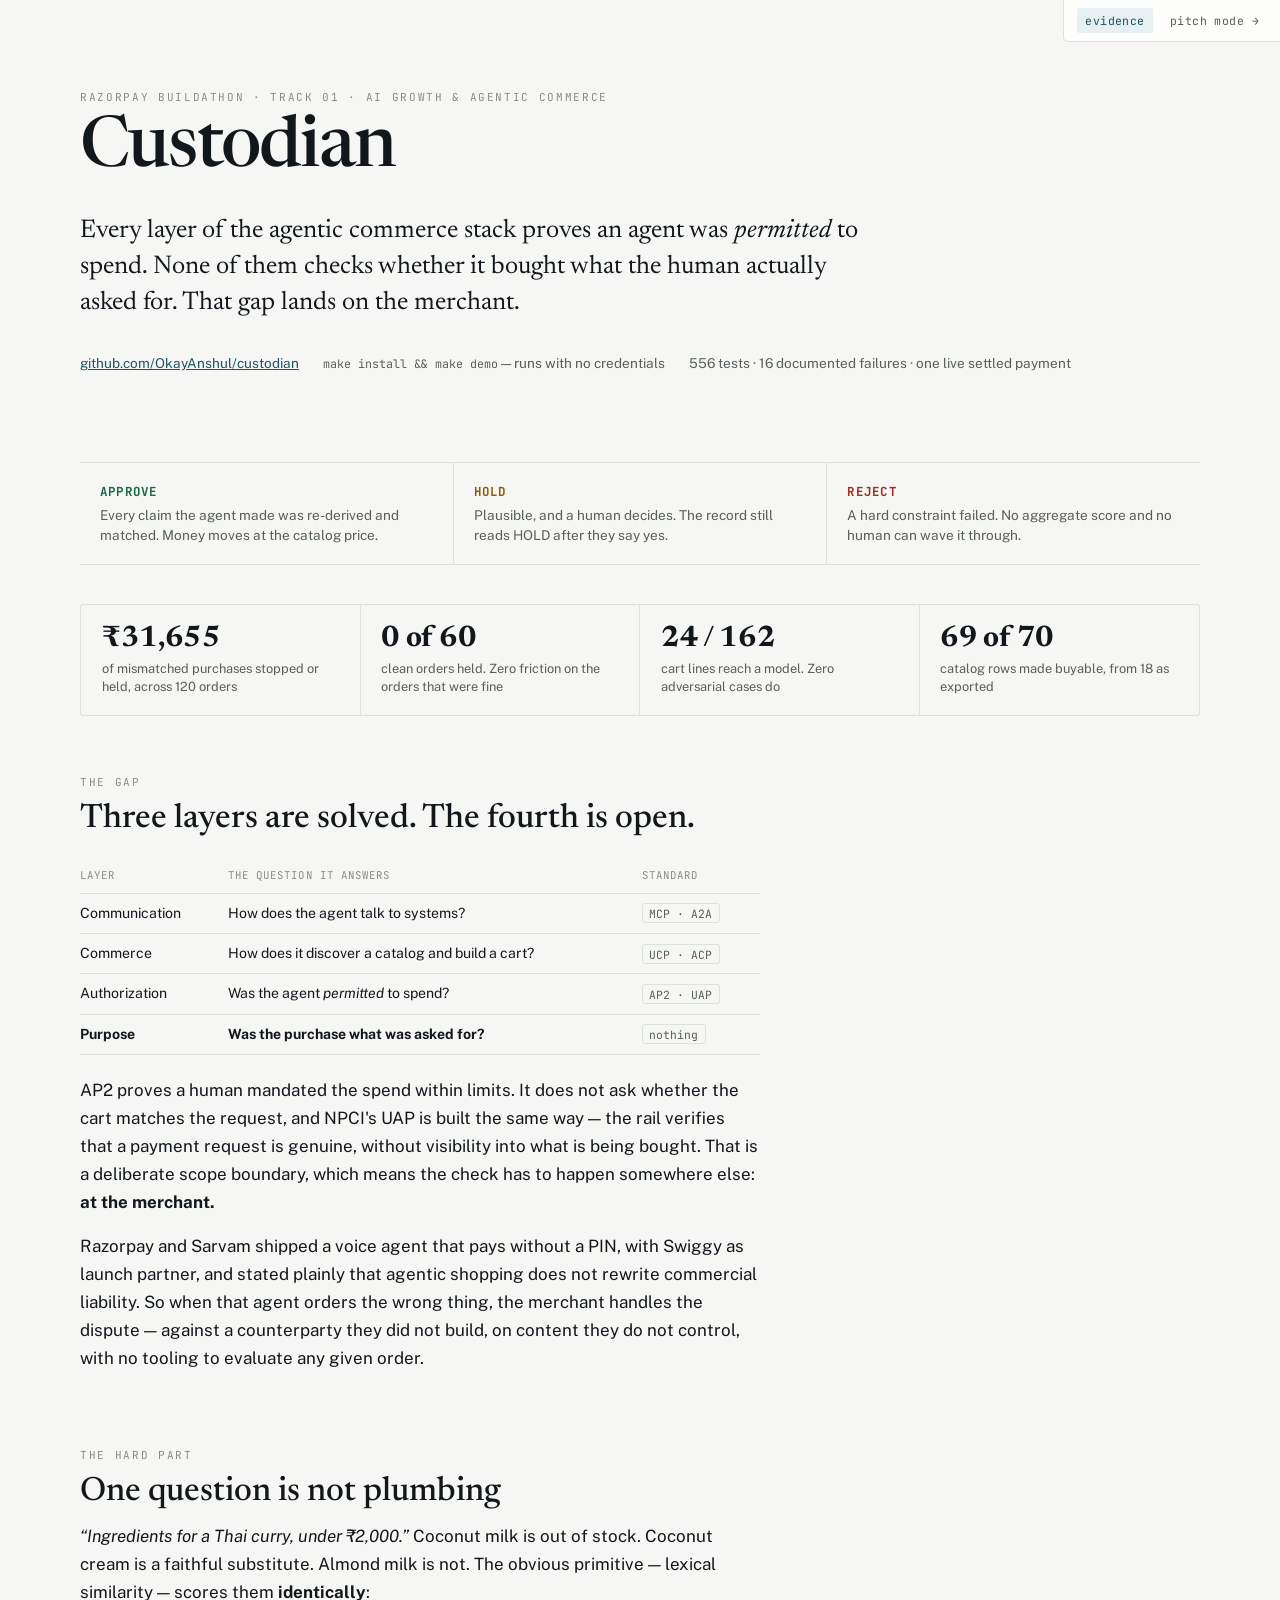
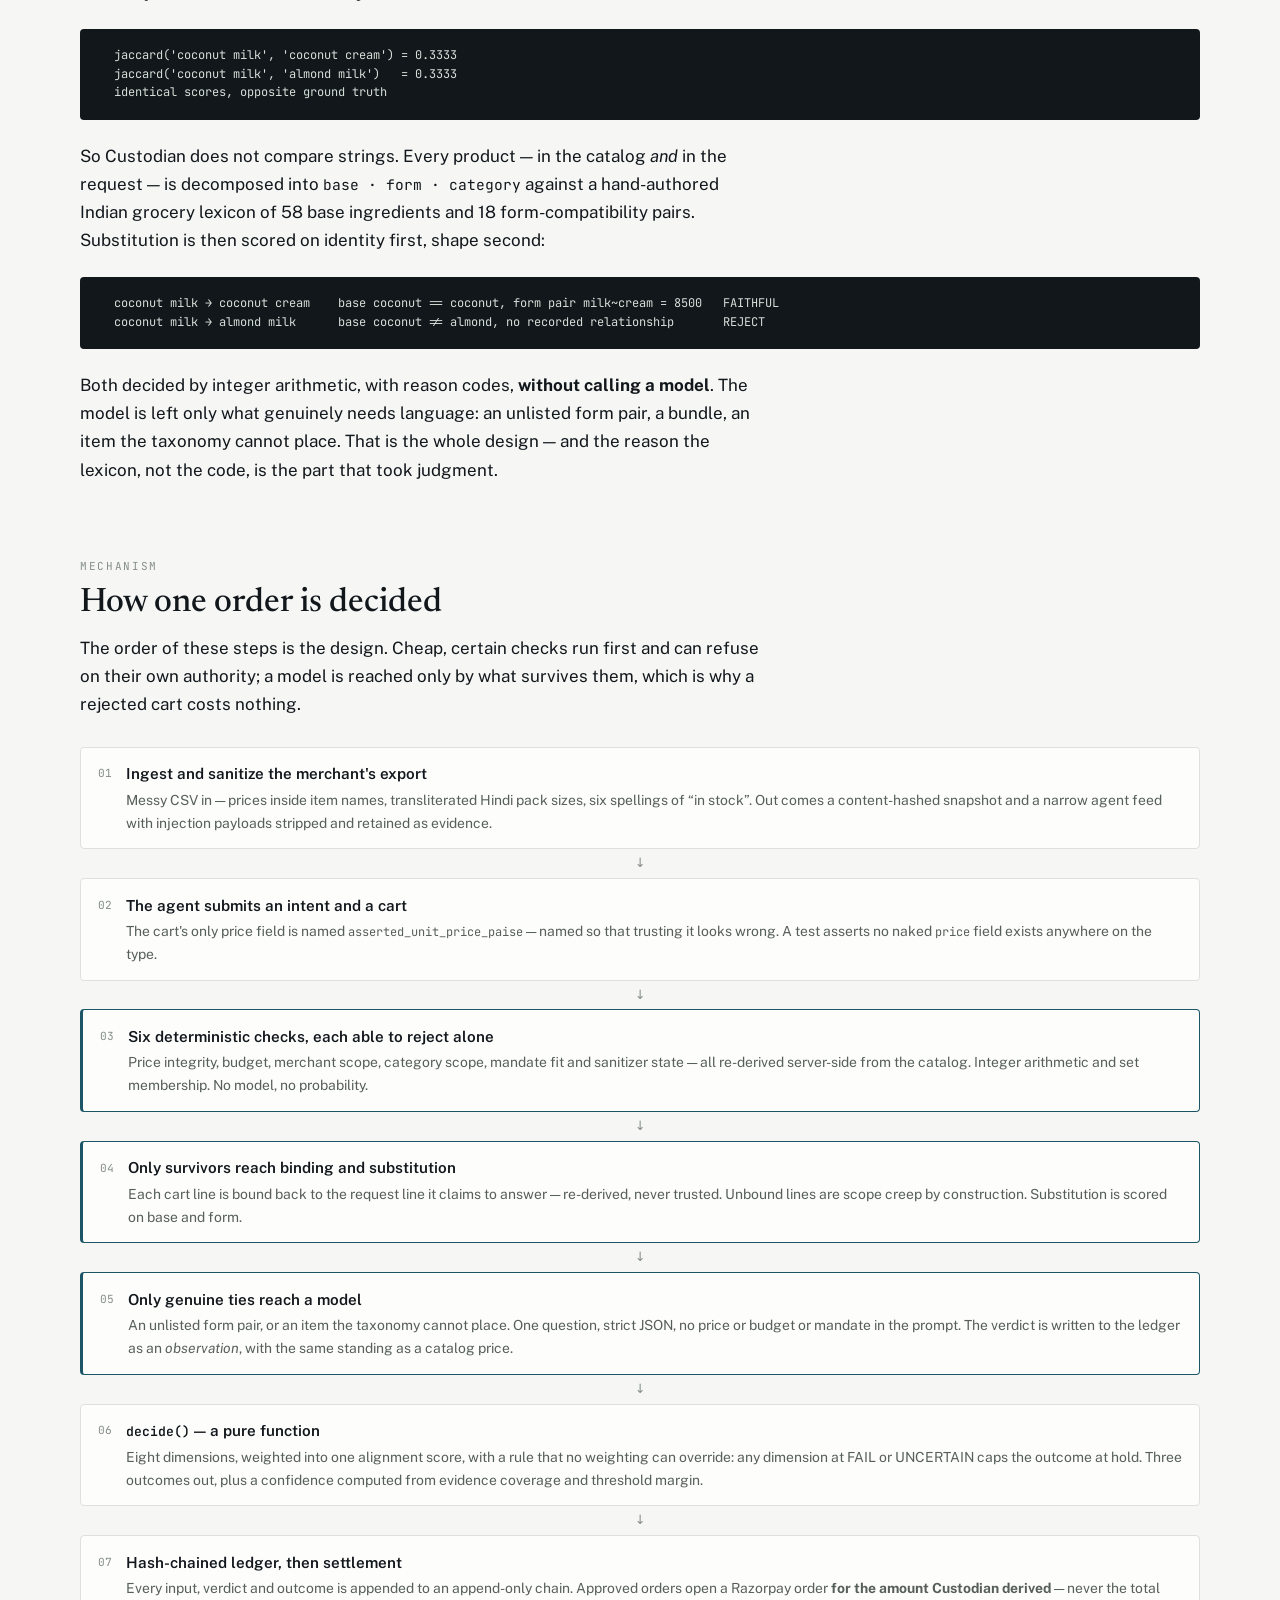
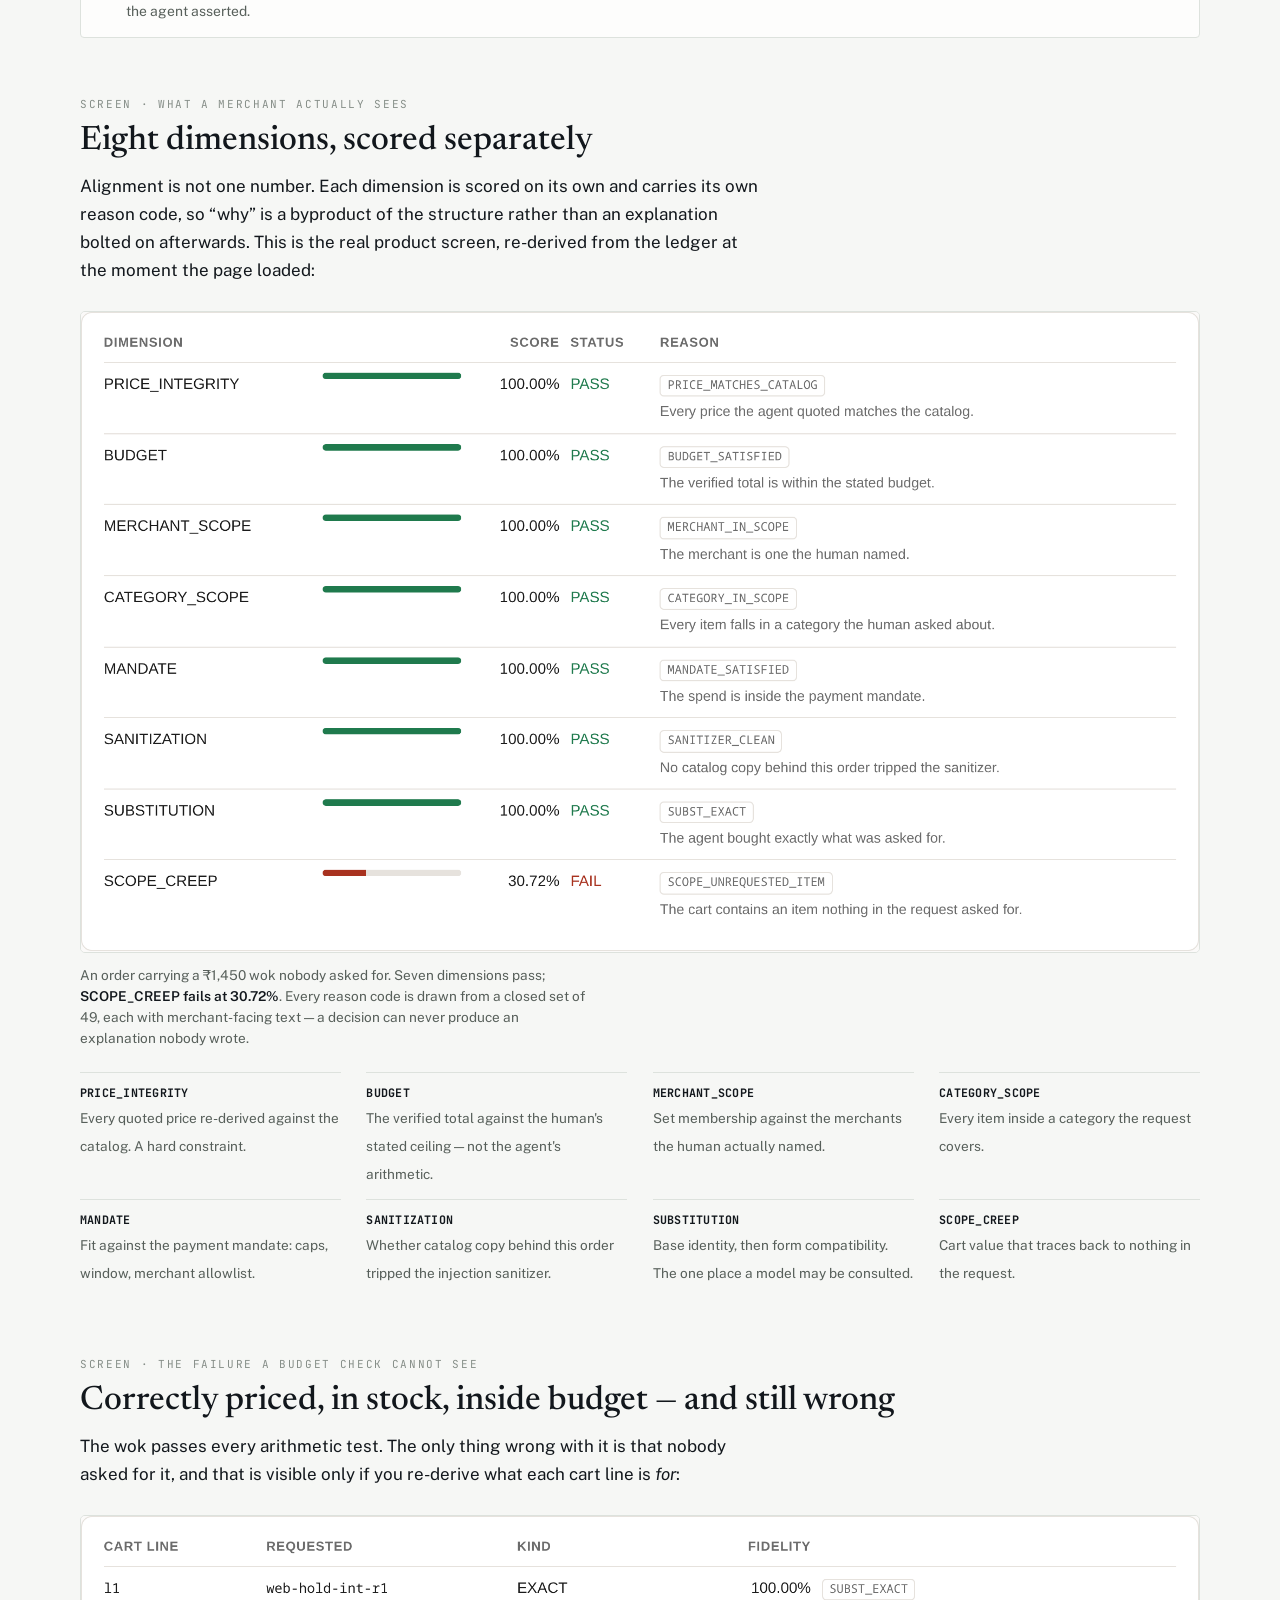
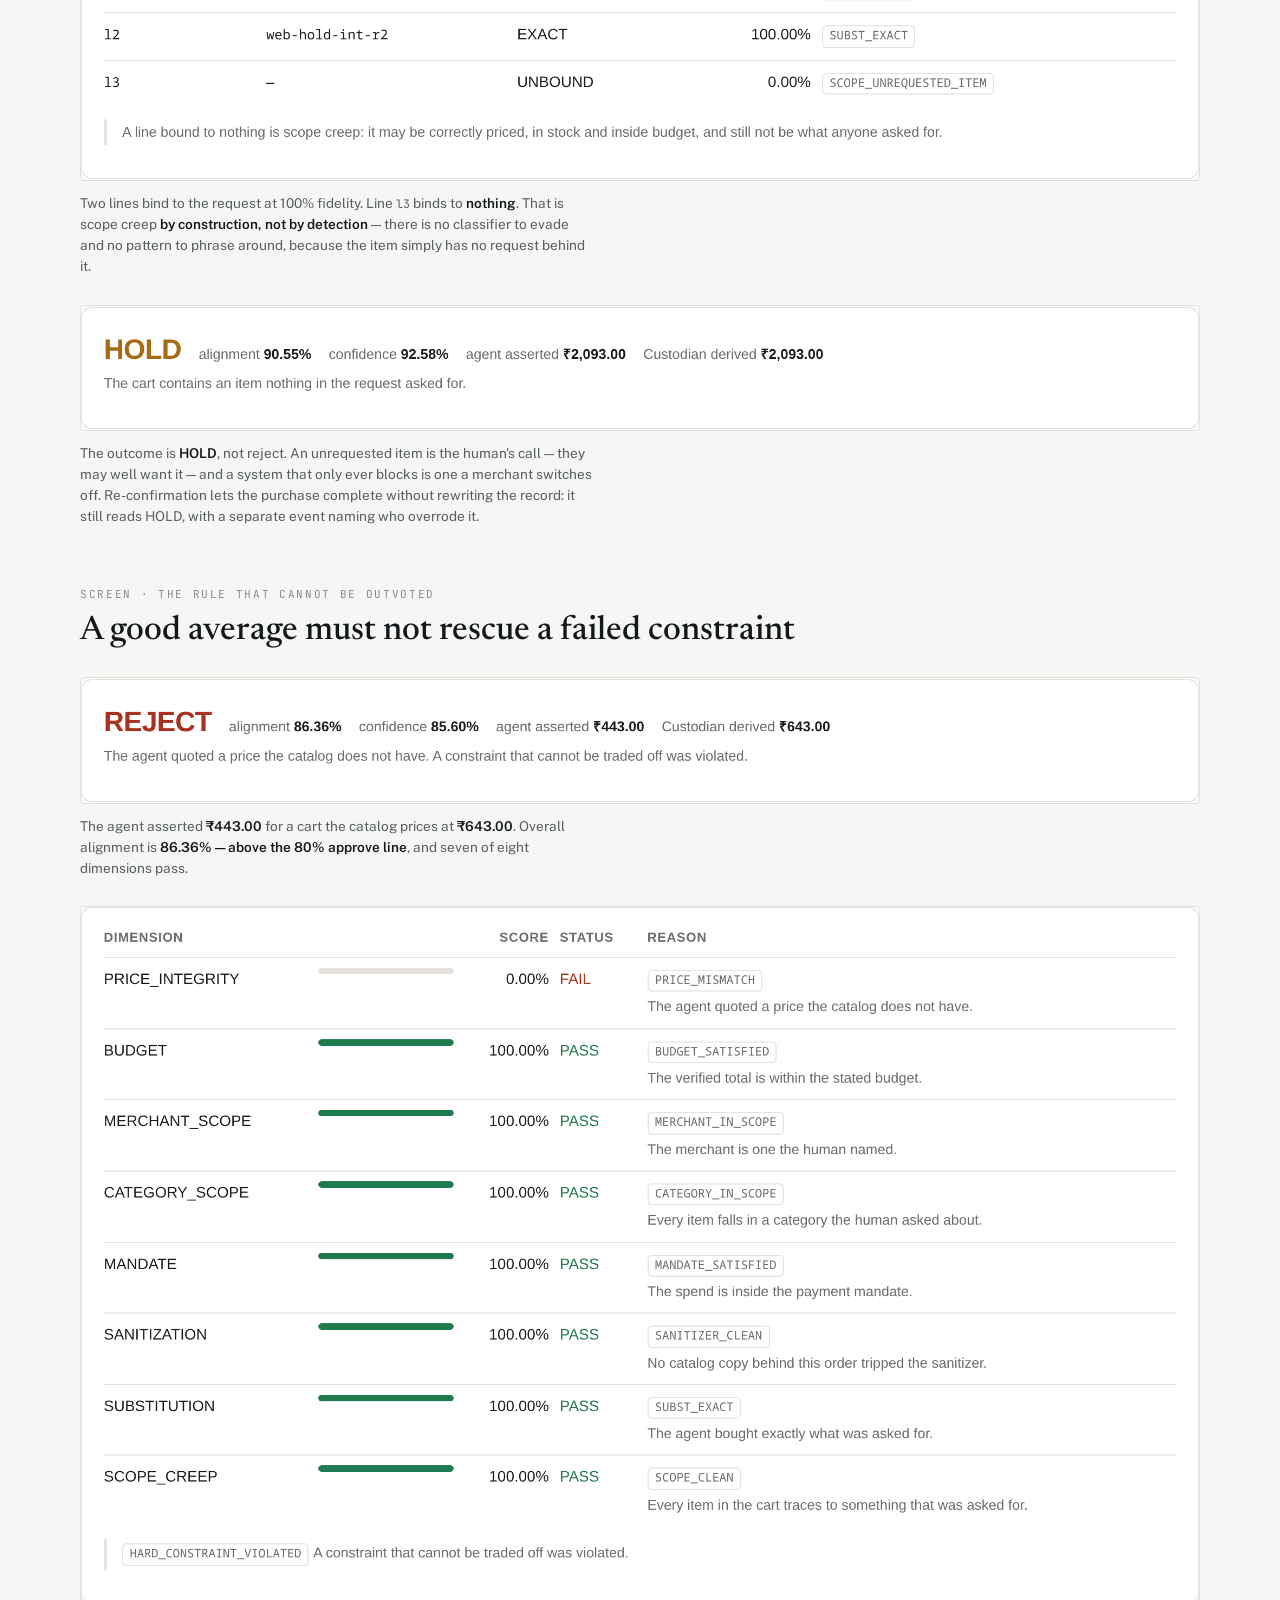
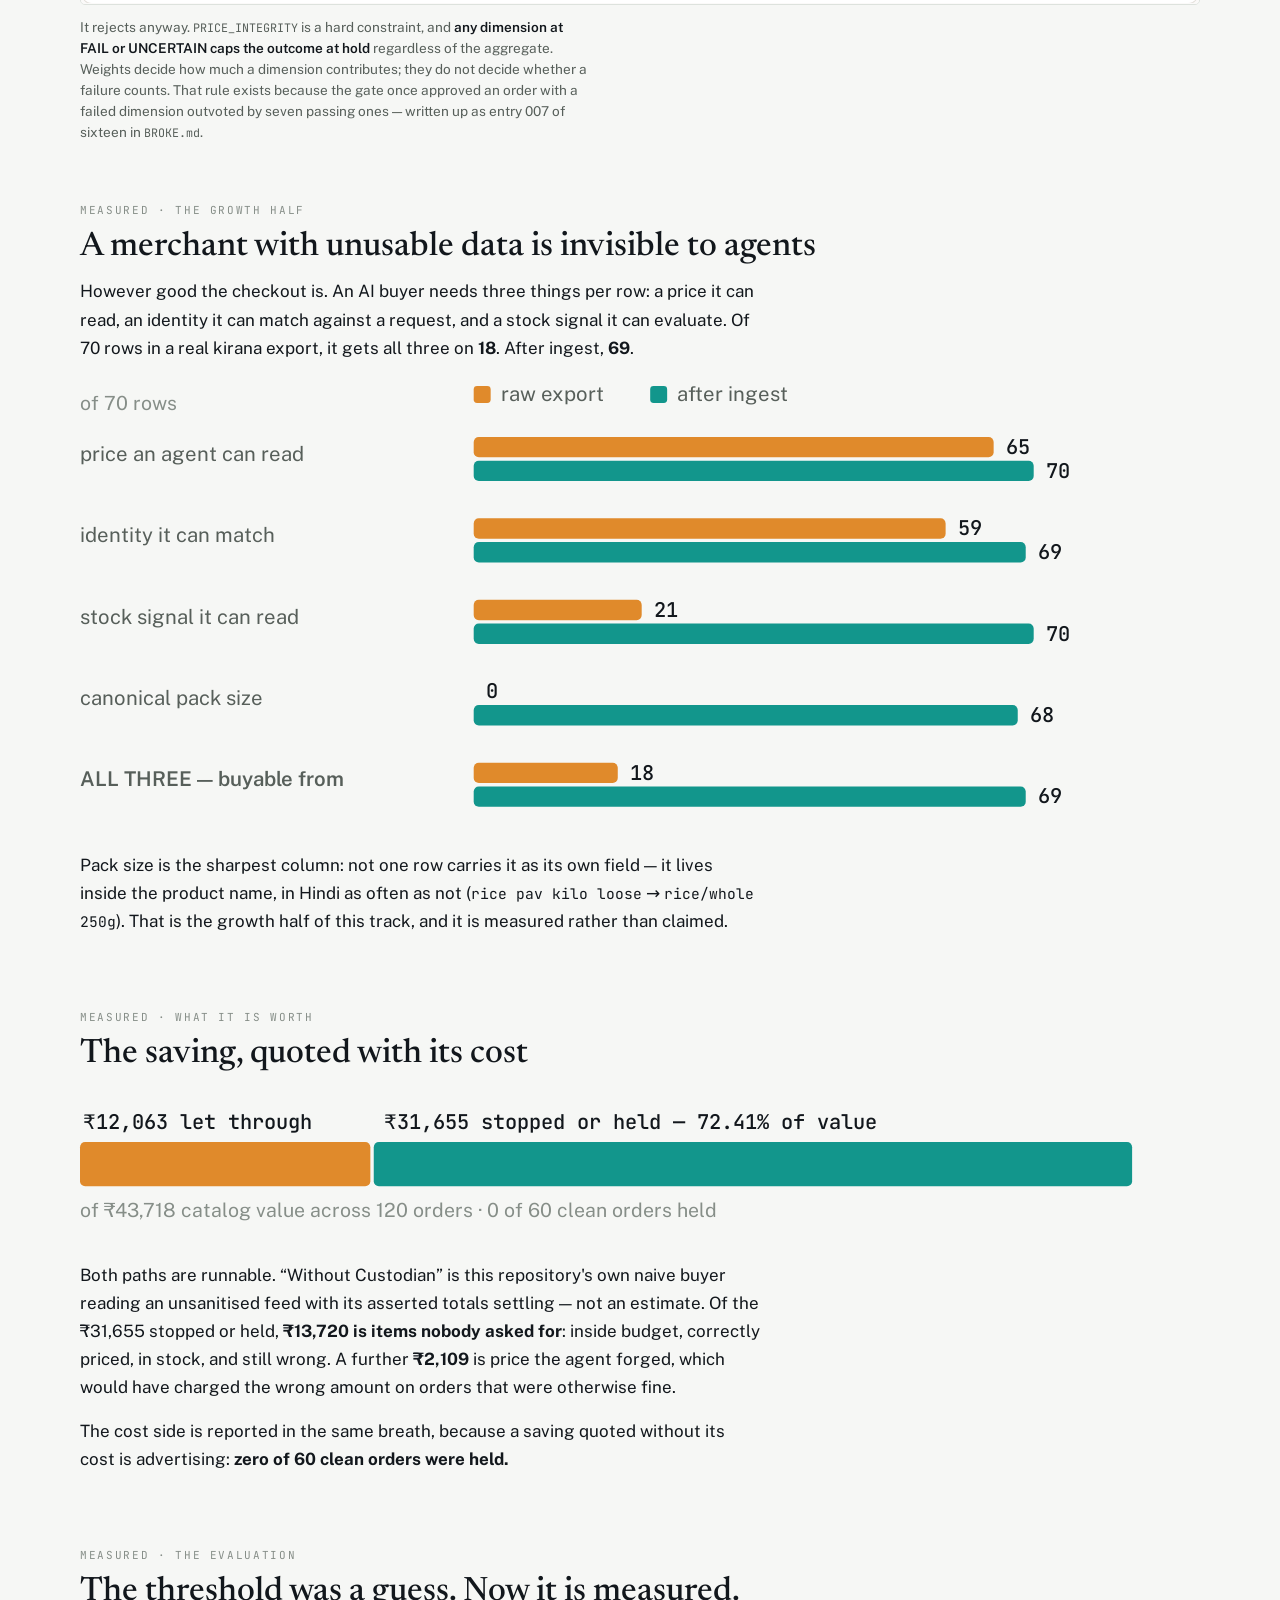
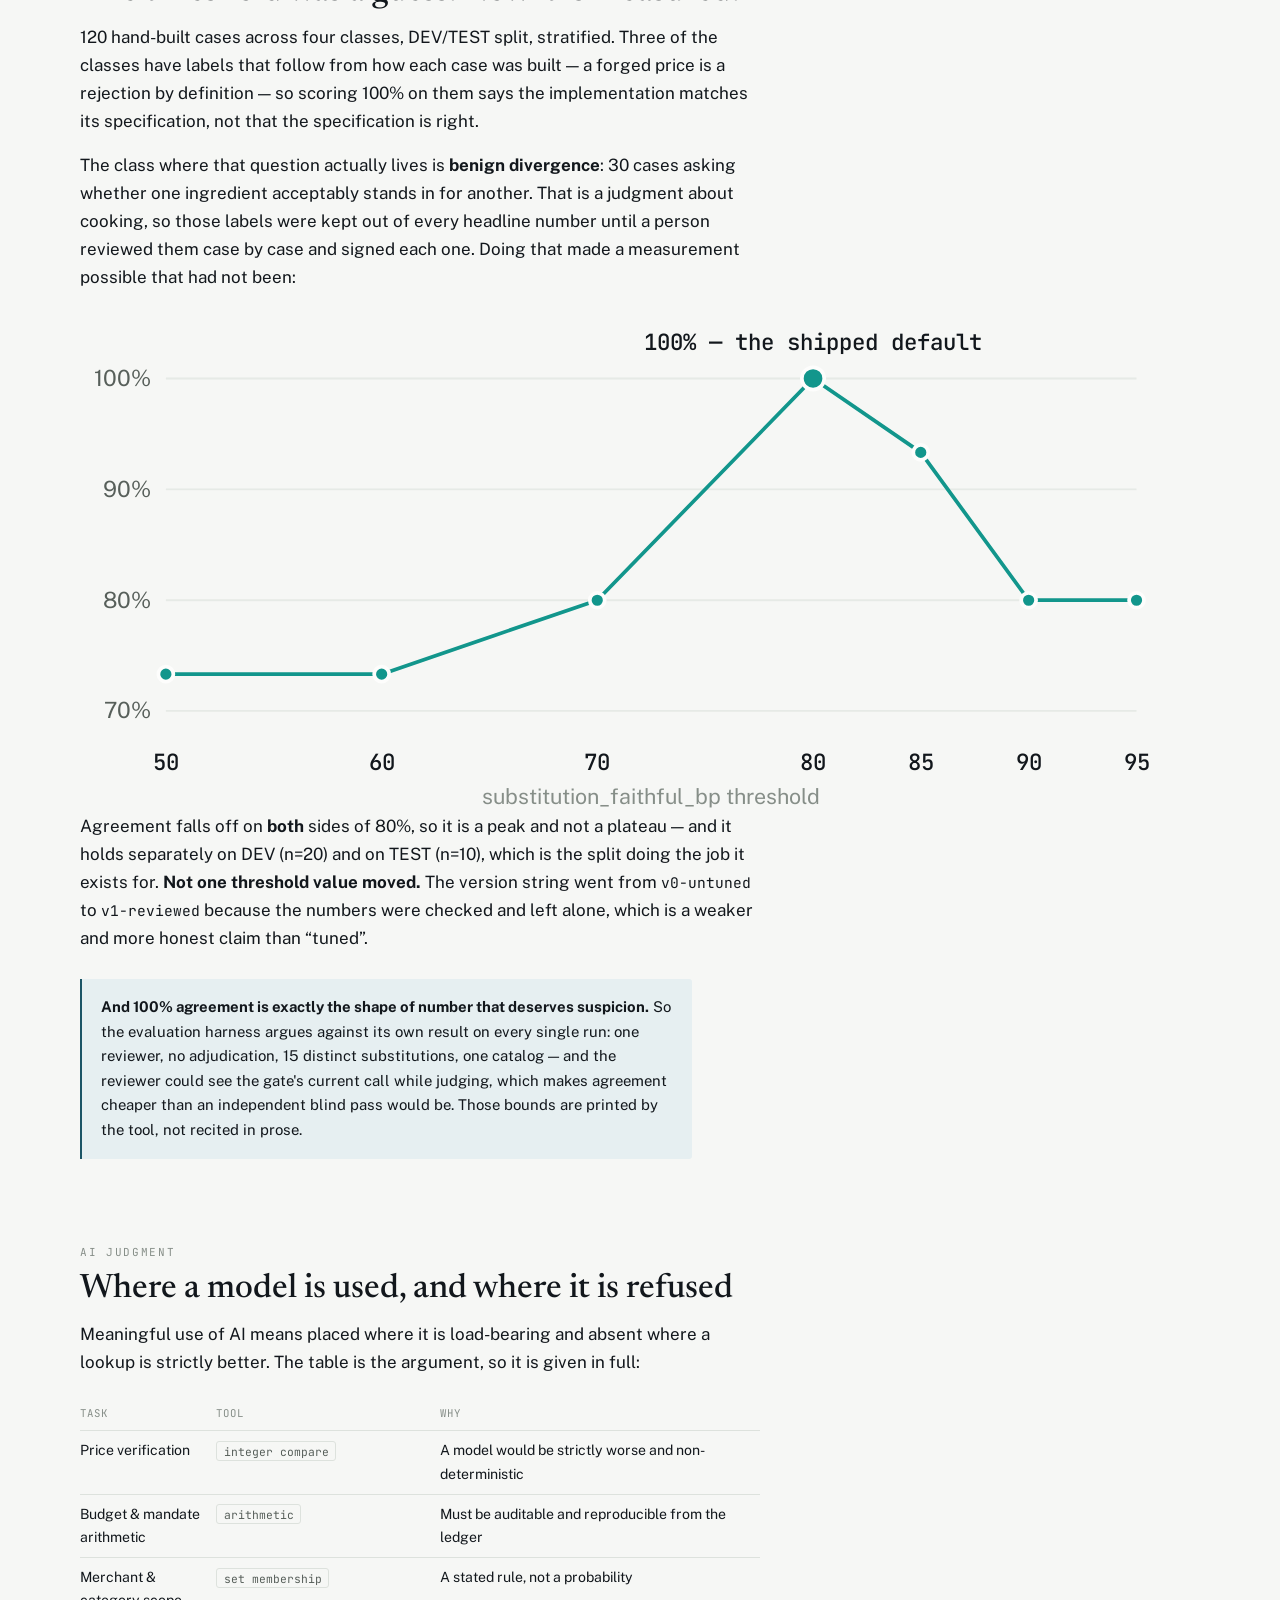
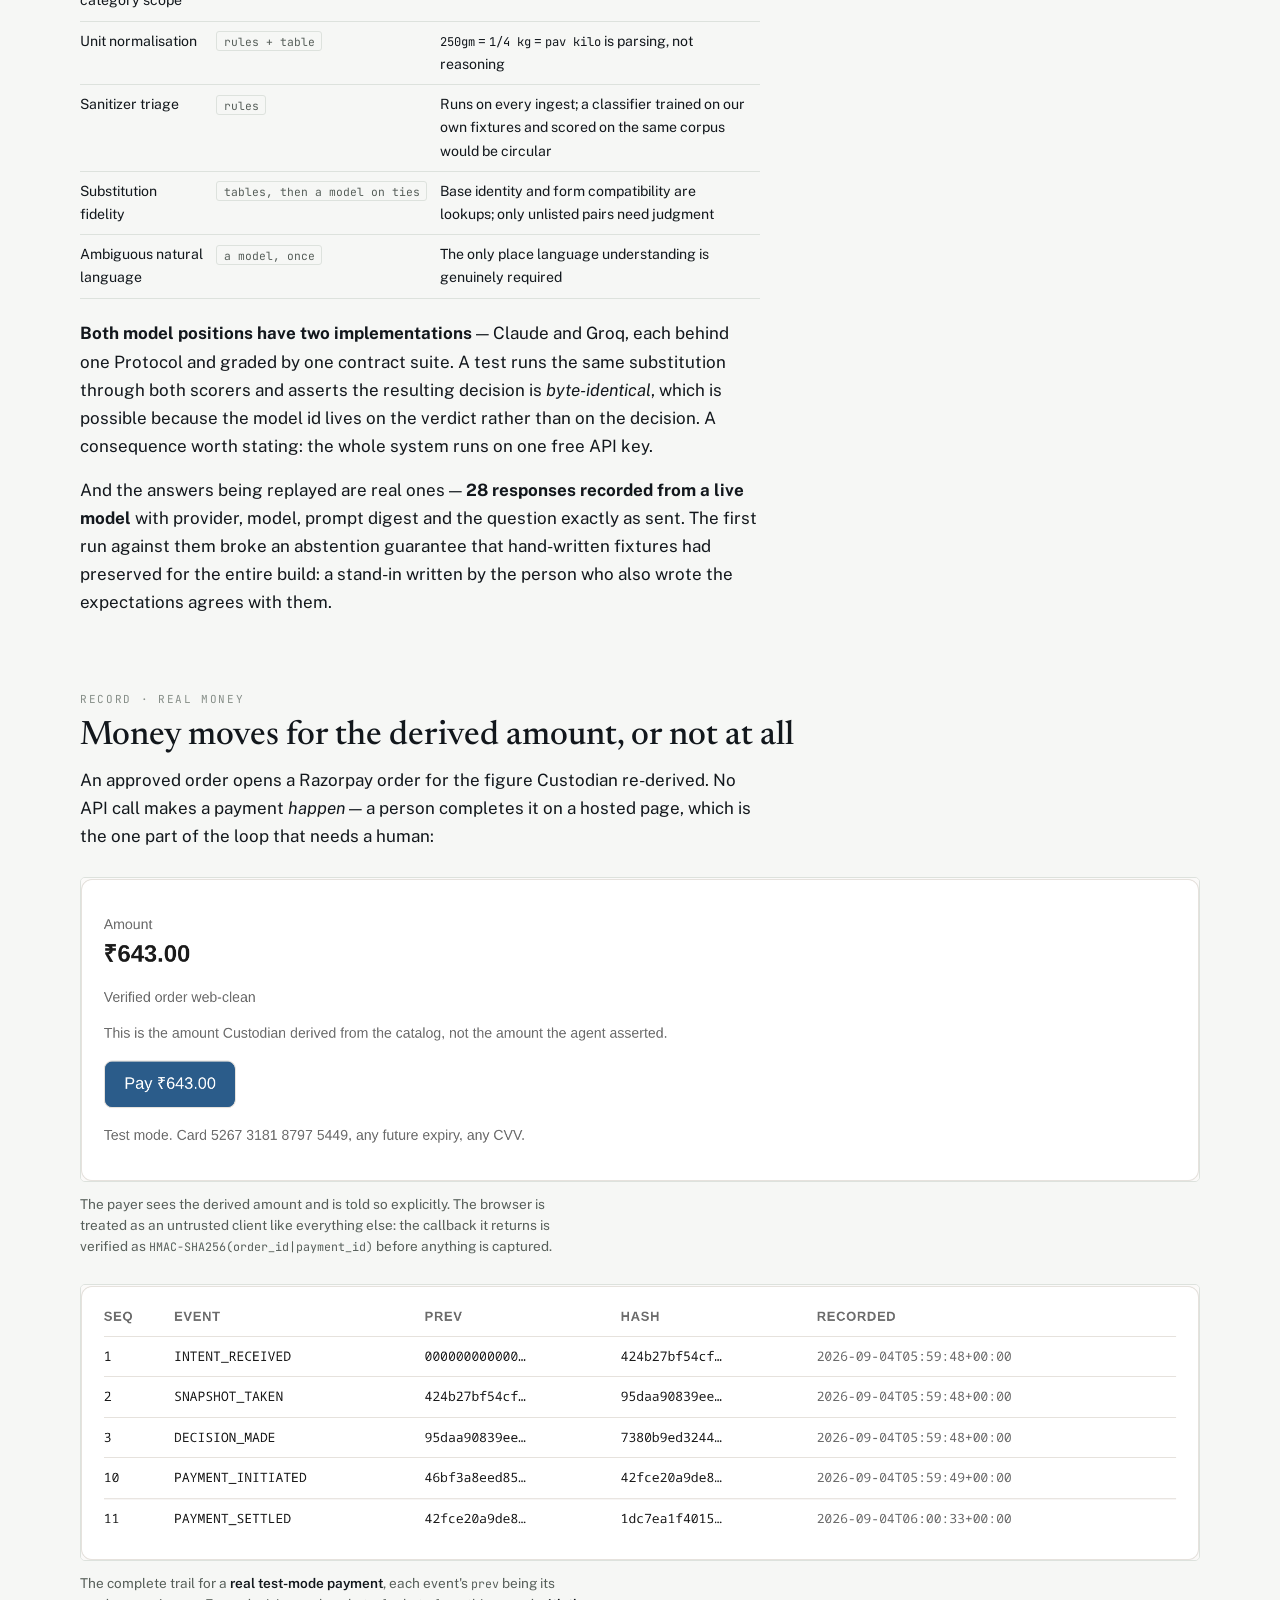
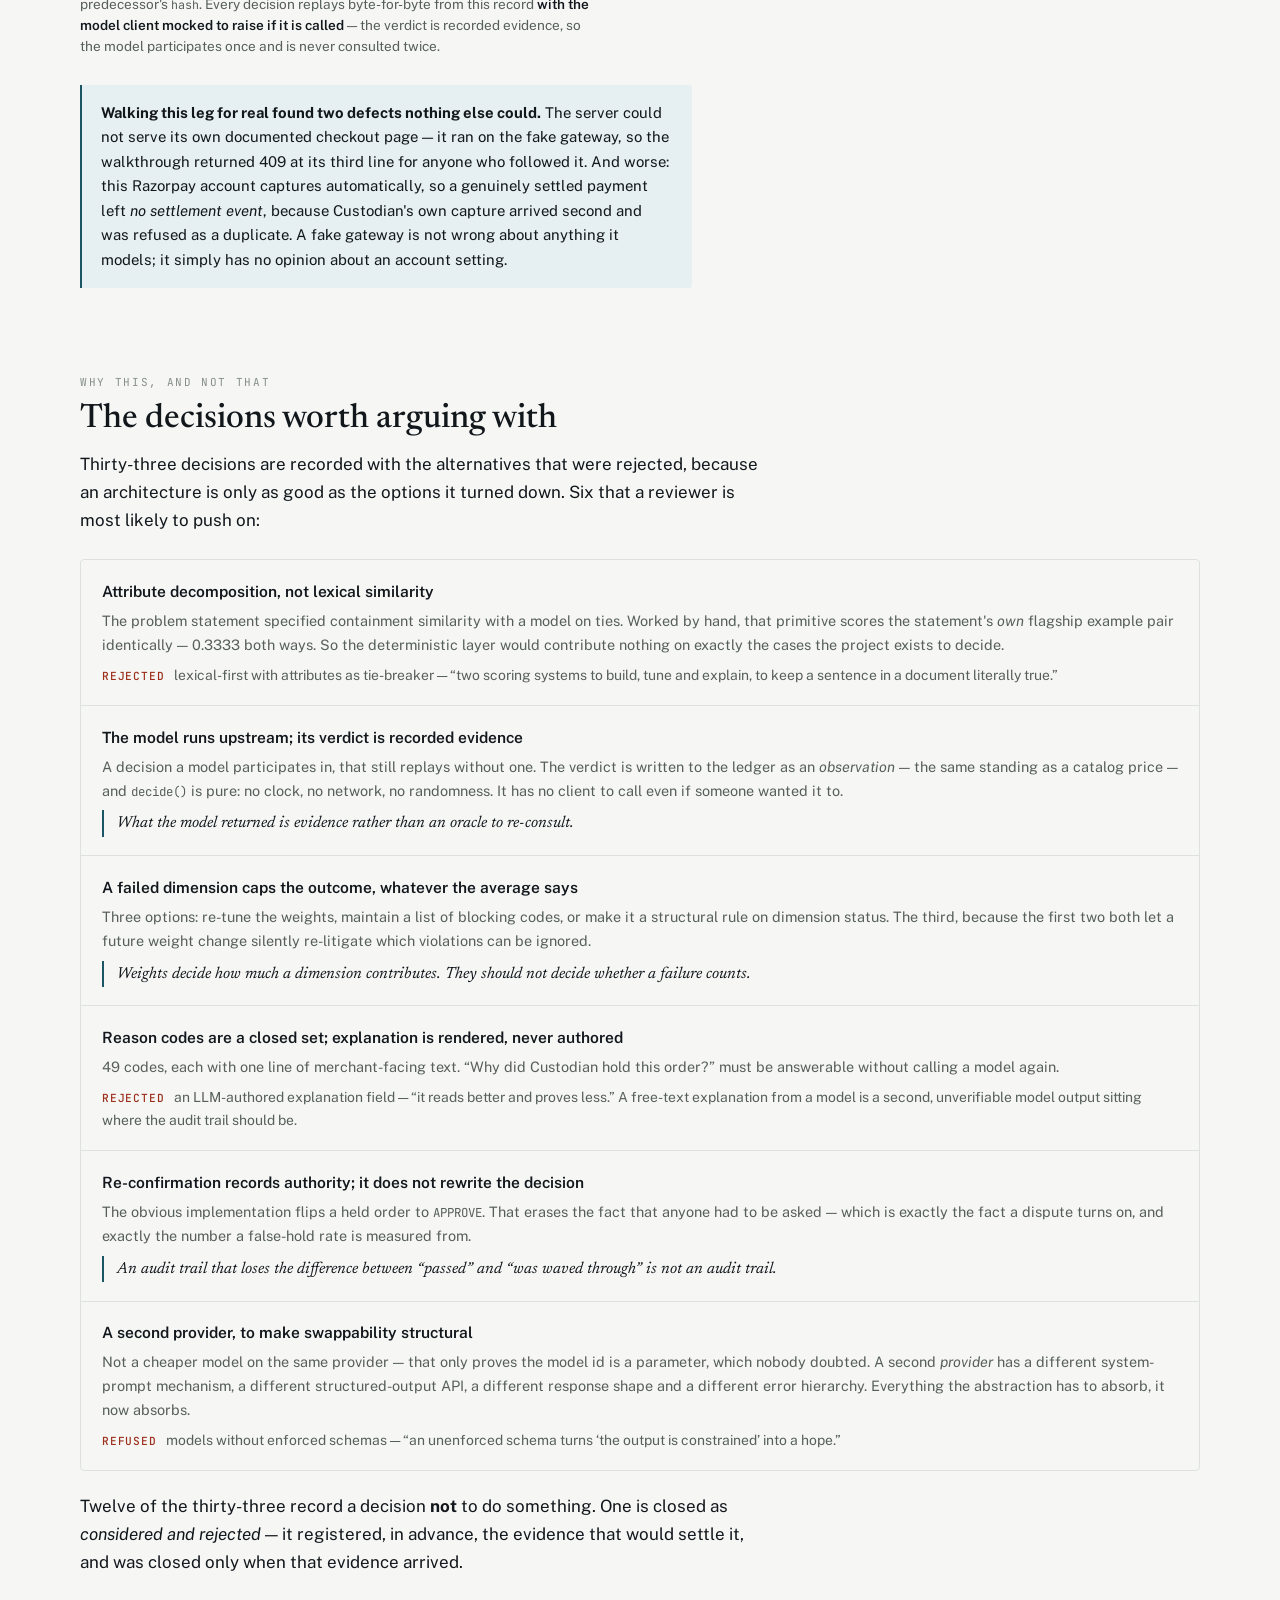
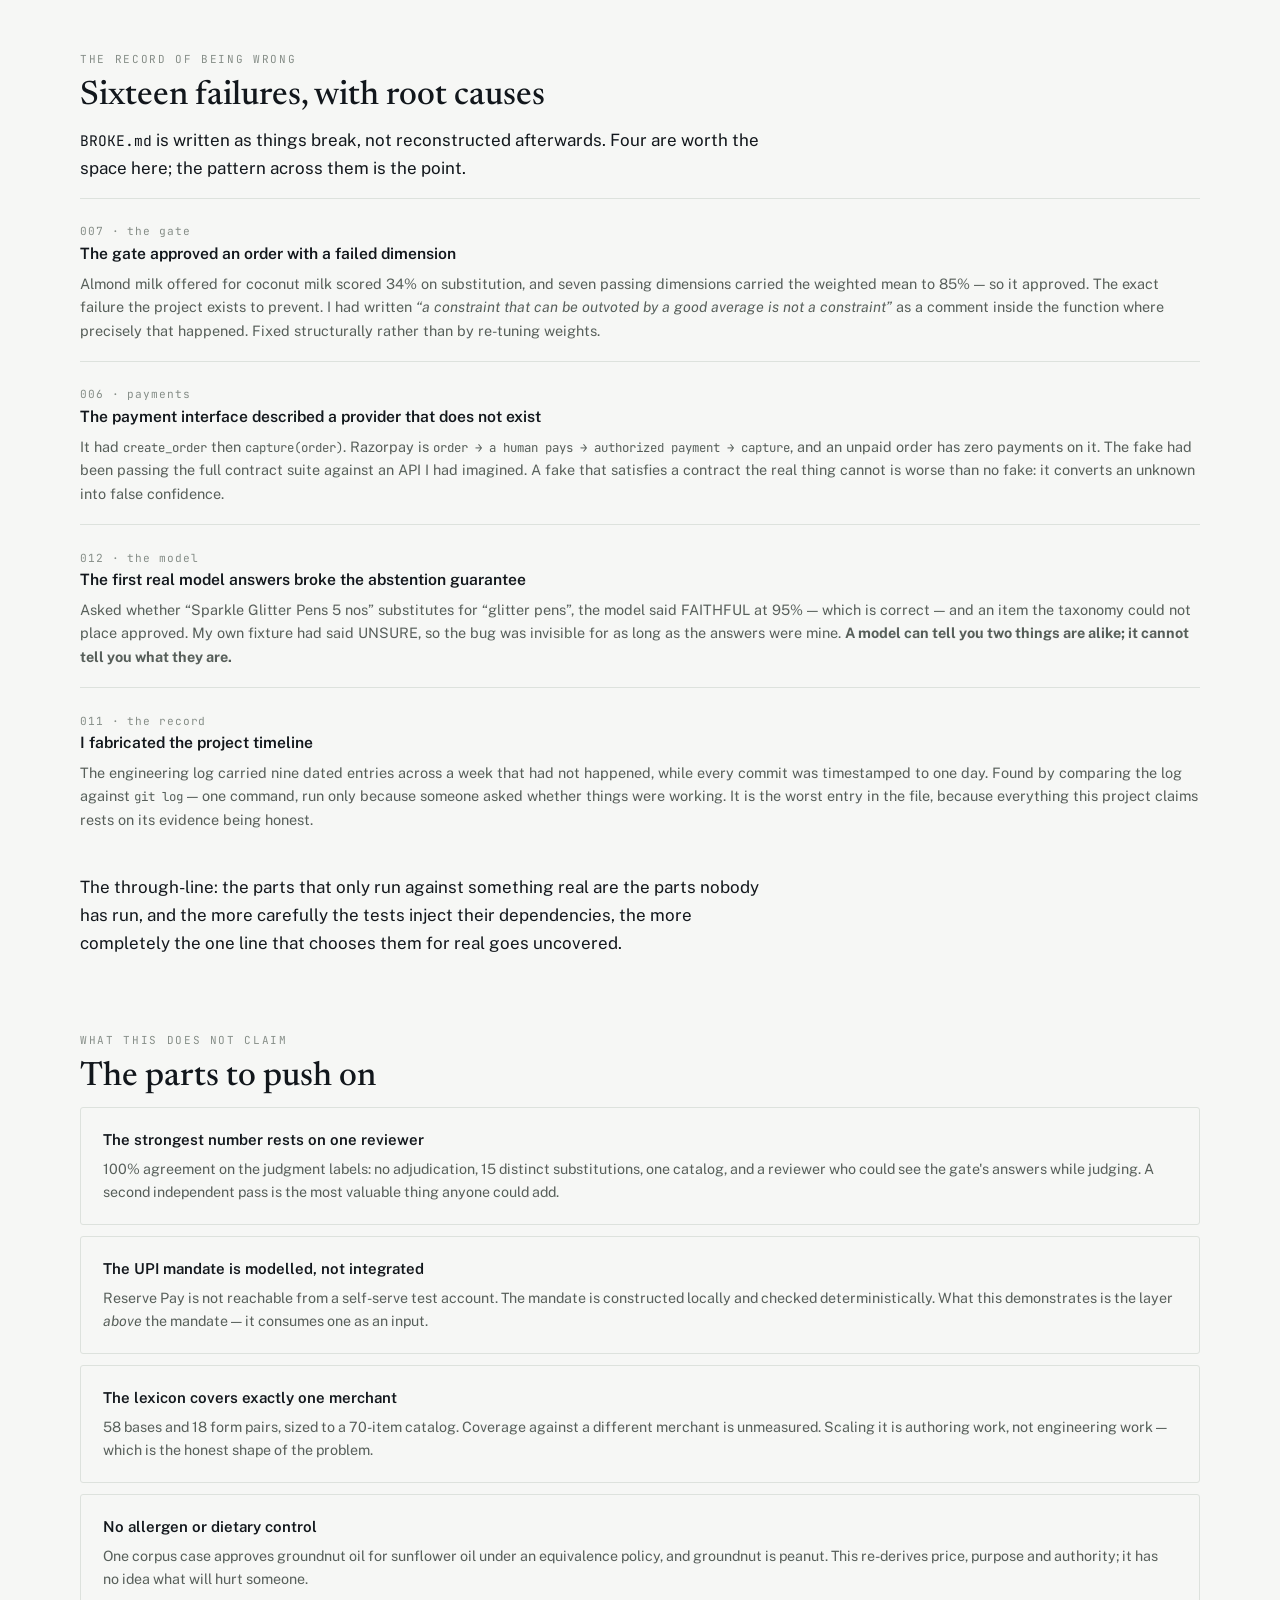
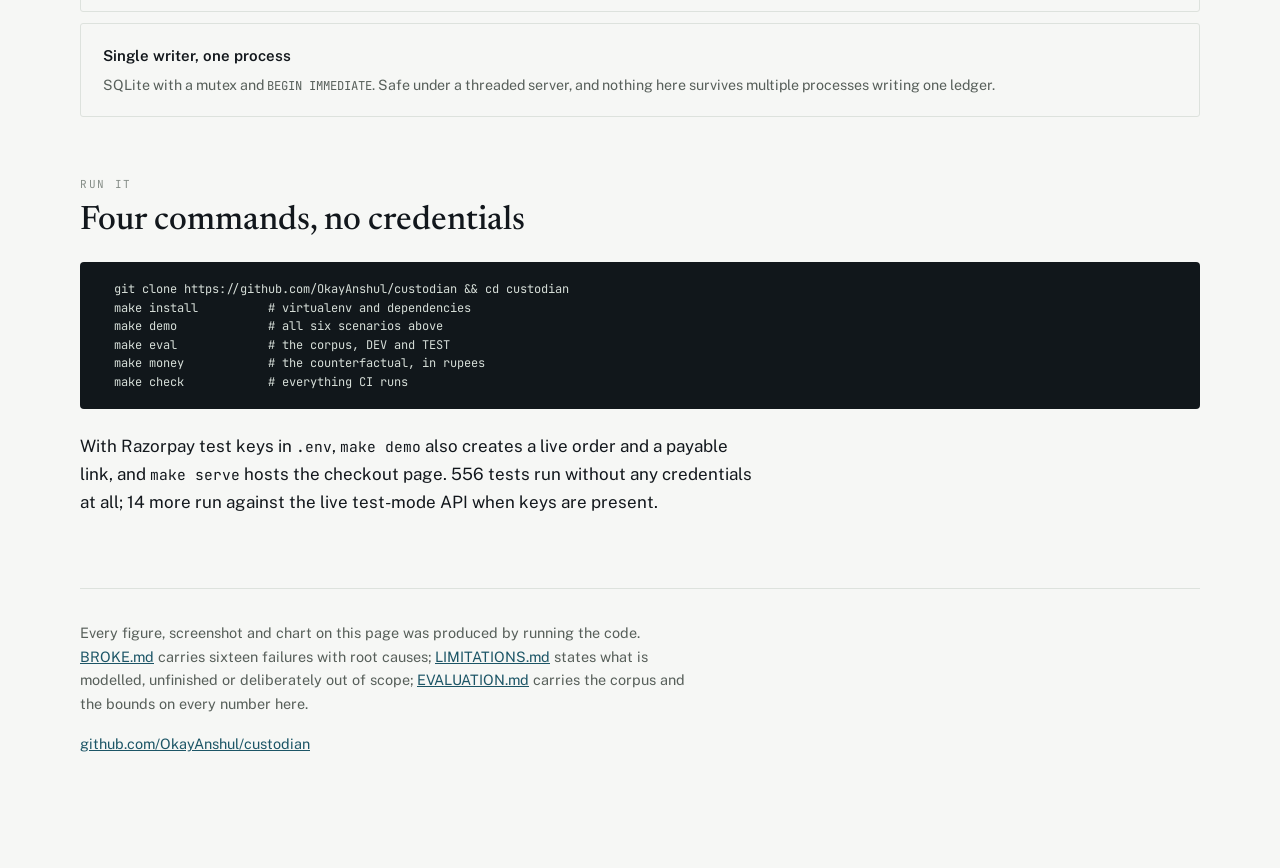
==== commit 97dc41a7: "Add pitch mode, and the reasoning behind the decisions A second surface at docs/pitch.html, one clic" ====
--- a/docs/index.html
+++ b/docs/index.html
@@ -9,115 +9,14 @@
 <meta property="og:description" content="The stack proves an agent was permitted to spend. Nothing checks whether it bought what the human asked for.">
 <meta property="og:image" content="img/hold-dimensions.png">
 <link rel="stylesheet" href="https://fonts.googleapis.com/css2?family=Newsreader:ital,opsz,wght@0,6..72,400;0,6..72,500;0,6..72,600;1,6..72,400&family=Public+Sans:wght@400;500;600&family=JetBrains+Mono:wght@400;500&display=swap">
-<style>
-:root{
-  --paper:#f6f7f5; --raised:#fdfdfc; --ink:#12171c; --muted:#575f5a; --faint:#868e88;
-  --rule:#dde2dd; --accent:#1c5566; --accent-soft:#e6eff1;
-  --pass:#17693f; --hold:#8a5d0a; --reject:#9c2f1c;
-  --term-bg:#11171b; --term-ink:#d6ded8;
-  --s-raw:#e08a2b; --s-ing:#12968c; --surface:#fdfdfc; --grid:#e6eae6;
-  --sans:"Public Sans",system-ui,-apple-system,sans-serif;
-  --serif:"Newsreader",Georgia,serif;
-  --mono:"JetBrains Mono",ui-monospace,SFMono-Regular,Menlo,monospace;
-  --measure:68ch; --wide:min(1120px,100% - 3rem);
-}
-@media (prefers-color-scheme:dark){:root:not([data-theme="light"]){
-  --paper:#0e1216; --raised:#161c21; --ink:#e6eae5; --muted:#9ca69f; --faint:#727c76;
-  --rule:#252d33; --accent:#6fb3c6; --accent-soft:#152b33;
-  --pass:#4bbd83; --hold:#d9a441; --reject:#e0745c;
-  --term-bg:#080b0d; --term-ink:#cfd8d2;
-  --s-raw:#d95926; --s-ing:#1baf7a; --surface:#161c21; --grid:#232b31;
-}}
-:root[data-theme="dark"]{
-  --paper:#0e1216; --raised:#161c21; --ink:#e6eae5; --muted:#9ca69f; --faint:#727c76;
-  --rule:#252d33; --accent:#6fb3c6; --accent-soft:#152b33;
-  --pass:#4bbd83; --hold:#d9a441; --reject:#e0745c;
-  --term-bg:#080b0d; --term-ink:#cfd8d2;
-  --s-raw:#d95926; --s-ing:#1baf7a; --surface:#161c21; --grid:#232b31;
-}
-*{box-sizing:border-box}
-body{background:var(--paper);color:var(--ink);font-family:var(--sans);font-size:17px;line-height:1.65;
-  -webkit-font-smoothing:antialiased;margin:0}
-.wrap{width:var(--wide);margin:0 auto;padding:0 0 6rem}
-.col{max-width:var(--measure)}
-h1,h2,h3{font-family:var(--serif);font-weight:500;text-wrap:balance;margin:0}
-h1{font-size:clamp(2.7rem,6.5vw,4.4rem);line-height:1;letter-spacing:-.025em}
-h2{font-size:clamp(1.55rem,3vw,2.1rem);line-height:1.14;margin:0 0 .7rem}
-h3{font-size:1.1rem;margin:0 0 .3rem}
-p{margin:0 0 1rem}
-a{color:var(--accent)}
-a:focus-visible,summary:focus-visible{outline:2px solid var(--accent);outline-offset:3px}
-.eyebrow{font-family:var(--mono);font-size:.69rem;letter-spacing:.15em;text-transform:uppercase;
-  color:var(--faint);margin:0 0 .55rem}
-header{padding:5.5rem 0 2.5rem}
-.lede{font-family:var(--serif);font-size:clamp(1.25rem,2.5vw,1.6rem);line-height:1.42;margin:1.7rem 0 0;max-width:56ch}
-.meta{display:flex;flex-wrap:wrap;gap:.4rem 1.5rem;margin-top:1.9rem;font-size:.85rem;color:var(--muted)}
-code{font-family:var(--mono);font-size:.86em}
-.band{display:grid;grid-template-columns:repeat(3,1fr);gap:1px;background:var(--rule);
-  border-block:1px solid var(--rule);margin:3rem 0 0}
-.band div{background:var(--paper);padding:1.15rem 1.25rem}
-.band b{display:block;font-family:var(--mono);font-size:.78rem;letter-spacing:.1em}
-.band span{font-size:.85rem;color:var(--muted);line-height:1.45;display:block;margin-top:.25rem}
-.band .a b{color:var(--pass)} .band .h b{color:var(--hold)} .band .r b{color:var(--reject)}
-.stats{display:grid;grid-template-columns:repeat(auto-fit,minmax(180px,1fr));
-  border:1px solid var(--rule);border-radius:3px;overflow:hidden;margin:2.4rem 0 0}
-.stats div{padding:1.15rem 1.3rem;border-right:1px solid var(--rule)}
-.stats div:last-child{border-right:0}
-.stats b{display:block;font-family:var(--serif);font-size:1.85rem;line-height:1.1;
-  font-variant-numeric:tabular-nums;letter-spacing:-.01em}
-.stats span{display:block;font-size:.8rem;color:var(--muted);margin-top:.3rem;line-height:1.4}
-section{padding:3.6rem 0 0}
-pre{background:var(--term-bg);color:var(--term-ink);font-family:var(--mono);font-size:.75rem;
-  line-height:1.55;padding:1.1rem 1.25rem;border-radius:4px;overflow-x:auto;margin:1.4rem 0}
-figure{margin:1.7rem 0 0}
-figure img{width:100%;display:block;border:1px solid var(--rule);border-radius:5px;background:var(--raised)}
-figcaption{font-size:.85rem;color:var(--muted);margin-top:.75rem;max-width:64ch;line-height:1.55}
-figcaption b{color:var(--ink);font-weight:600}
-table{width:100%;border-collapse:collapse;font-size:.88rem;margin:1.3rem 0}
-th,td{text-align:left;padding:.5rem .8rem .5rem 0;border-bottom:1px solid var(--rule);vertical-align:top}
-th{font-family:var(--mono);font-size:.67rem;letter-spacing:.1em;text-transform:uppercase;color:var(--faint);font-weight:400}
-.chip{font-family:var(--mono);font-size:.71rem;padding:.1rem .42rem;border:1px solid var(--rule);
-  border-radius:3px;color:var(--muted);white-space:nowrap}
-.note{border-left:2px solid var(--accent);background:var(--accent-soft);padding:1rem 1.2rem;
-  margin:1.7rem 0;border-radius:0 3px 3px 0;font-size:.93rem}
-.note p:last-child{margin:0}
-/* the pipeline — order is the information, so it is drawn as a sequence */
-.pipe{display:grid;gap:.5rem;margin:1.8rem 0 0}
-.pipe .step{display:grid;grid-template-columns:auto 1fr;gap:.9rem;align-items:start;
-  border:1px solid var(--rule);border-radius:4px;padding:.85rem 1.05rem;background:var(--raised)}
-.pipe .step.gate{border-color:var(--accent);border-width:1px 1px 1px 3px}
-.pipe .n{font-family:var(--mono);font-size:.7rem;color:var(--faint);padding-top:.2rem}
-.pipe h3{font-family:var(--sans);font-size:.95rem;font-weight:600;margin:0 0 .15rem}
-.pipe p{font-size:.87rem;color:var(--muted);margin:0}
-.pipe .arrow{text-align:center;color:var(--faint);font-size:.8rem;line-height:1}
-.dims{display:grid;grid-template-columns:repeat(auto-fit,minmax(232px,1fr));gap:0 1.6rem;margin:1.4rem 0 0}
-.dims div{border-top:1px solid var(--rule);padding:.7rem 0}
-.dims b{font-family:var(--mono);font-size:.73rem;display:block;letter-spacing:.02em}
-.dims span{font-size:.85rem;color:var(--muted);line-height:1.45}
-.chart{width:100%;height:auto;display:block;margin:1.5rem 0 0;overflow:visible}
-.chart .cy{font:400 12px var(--sans);fill:var(--muted)}
-.chart .cv{font:500 12px var(--mono);fill:var(--ink);font-variant-numeric:tabular-nums}
-.chart .cl{font:400 12px var(--sans);fill:var(--muted)}
-.chart .ct{font:400 11.5px var(--sans);fill:var(--faint)}
-.chart .cpk{font:500 12px var(--mono);fill:var(--ink)}
-.chart .grid{stroke:var(--grid);stroke-width:1}
-.honest{border:1px solid var(--rule);border-radius:3px;padding:1.25rem 1.4rem;margin-top:.7rem}
-.honest h3{font-family:var(--sans);font-size:.94rem;font-weight:600;margin-bottom:.25rem}
-.honest p{font-size:.89rem;color:var(--muted);margin:0}
-.broke{border-top:1px solid var(--rule);padding:1.15rem 0}
-.broke h3{font-family:var(--sans);font-size:.98rem;font-weight:600}
-.broke p{font-size:.9rem;color:var(--muted);margin:.3rem 0 0}
-.broke .id{font-family:var(--mono);font-size:.7rem;color:var(--faint);letter-spacing:.08em}
-footer{margin-top:4.5rem;padding-top:2rem;border-top:1px solid var(--rule);font-size:.9rem;color:var(--muted)}
-@media (max-width:680px){
-  body{font-size:16px} header{padding:3rem 0 1.5rem}
-  .band{grid-template-columns:1fr} .stats div{border-right:0;border-bottom:1px solid var(--rule)}
-  pre{font-size:.66rem}
-}
-@media (prefers-reduced-motion:no-preference){a{transition:opacity .15s}a:hover{opacity:.72}}
-</style>
+<link rel="stylesheet" href="style.css">
 </head>
 <body>
+<nav class="modeswitch" aria-label="View">
+  <a href="index.html" aria-current="page">evidence</a>
+  <a href="pitch.html">pitch mode →</a>
+</nav>
+
 <div class="wrap">
 
 <header>
@@ -315,6 +214,45 @@
 </section>
 
 <section>
+  <p class="eyebrow">Why this, and not that</p>
+  <h2>The decisions worth arguing with</h2>
+  <div class="col"><p>Thirty-three decisions are recorded with the alternatives that were rejected, because an architecture is only as good as the options it turned down. Six that a reviewer is most likely to push on:</p></div>
+  <div class="why">
+    <div>
+      <h3>Attribute decomposition, not lexical similarity</h3>
+      <p>The problem statement specified containment similarity with a model on ties. Worked by hand, that primitive scores the statement's <em>own</em> flagship example pair identically — 0.3333 both ways. So the deterministic layer would contribute nothing on exactly the cases the project exists to decide.</p>
+      <p class="no"><b>Rejected</b> lexical-first with attributes as tie-breaker — “two scoring systems to build, tune and explain, to keep a sentence in a document literally true.”</p>
+    </div>
+    <div>
+      <h3>The model runs upstream; its verdict is recorded evidence</h3>
+      <p>A decision a model participates in, that still replays without one. The verdict is written to the ledger as an <em>observation</em> — the same standing as a catalog price — and <code>decide()</code> is pure: no clock, no network, no randomness. It has no client to call even if someone wanted it to.</p>
+      <blockquote>What the model returned is evidence rather than an oracle to re-consult.</blockquote>
+    </div>
+    <div>
+      <h3>A failed dimension caps the outcome, whatever the average says</h3>
+      <p>Three options: re-tune the weights, maintain a list of blocking codes, or make it a structural rule on dimension status. The third, because the first two both let a future weight change silently re-litigate which violations can be ignored.</p>
+      <blockquote>Weights decide how much a dimension contributes. They should not decide whether a failure counts.</blockquote>
+    </div>
+    <div>
+      <h3>Reason codes are a closed set; explanation is rendered, never authored</h3>
+      <p>49 codes, each with one line of merchant-facing text. “Why did Custodian hold this order?” must be answerable without calling a model again.</p>
+      <p class="no"><b>Rejected</b> an LLM-authored explanation field — “it reads better and proves less.” A free-text explanation from a model is a second, unverifiable model output sitting where the audit trail should be.</p>
+    </div>
+    <div>
+      <h3>Re-confirmation records authority; it does not rewrite the decision</h3>
+      <p>The obvious implementation flips a held order to <code>APPROVE</code>. That erases the fact that anyone had to be asked — which is exactly the fact a dispute turns on, and exactly the number a false-hold rate is measured from.</p>
+      <blockquote>An audit trail that loses the difference between “passed” and “was waved through” is not an audit trail.</blockquote>
+    </div>
+    <div>
+      <h3>A second provider, to make swappability structural</h3>
+      <p>Not a cheaper model on the same provider — that only proves the model id is a parameter, which nobody doubted. A second <em>provider</em> has a different system-prompt mechanism, a different structured-output API, a different response shape and a different error hierarchy. Everything the abstraction has to absorb, it now absorbs.</p>
+      <p class="no"><b>Refused</b> models without enforced schemas — “an unenforced schema turns ‘the output is constrained’ into a hope.”</p>
+    </div>
+  </div>
+  <div class="col"><p style="margin-top:1.3rem">Twelve of the thirty-three record a decision <strong>not</strong> to do something. One is closed as <em>considered and rejected</em> — it registered, in advance, the evidence that would settle it, and was closed only when that evidence arrived.</p></div>
+</section>
+
+<section>
   <p class="eyebrow">The record of being wrong</p>
   <h2>Sixteen failures, with root causes</h2>
   <div class="col"><p><code>BROKE.md</code> is written as things break, not reconstructed afterwards. Four are worth the space here; the pattern across them is the point.</p></div>
--- a/docs/style.css
+++ b/docs/style.css
@@ -0,0 +1,135 @@
+/* Custodian — shared across the evidence page and the pitch deck.
+   One source of truth for the palette: the two surfaces are one product,
+   and duplicated tokens are how two surfaces stop looking like one. */
+
+:root{
+  --paper:#f6f7f5; --raised:#fdfdfc; --ink:#12171c; --muted:#575f5a; --faint:#868e88;
+  --rule:#dde2dd; --accent:#1c5566; --accent-soft:#e6eff1;
+  --pass:#17693f; --hold:#8a5d0a; --reject:#9c2f1c;
+  --term-bg:#11171b; --term-ink:#d6ded8;
+  --s-raw:#e08a2b; --s-ing:#12968c; --surface:#fdfdfc; --grid:#e6eae6;
+  --sans:"Public Sans",system-ui,-apple-system,sans-serif;
+  --serif:"Newsreader",Georgia,serif;
+  --mono:"JetBrains Mono",ui-monospace,SFMono-Regular,Menlo,monospace;
+  --measure:68ch; --wide:min(1120px,100% - 3rem);
+}
+@media (prefers-color-scheme:dark){:root:not([data-theme="light"]){
+  --paper:#0e1216; --raised:#161c21; --ink:#e6eae5; --muted:#9ca69f; --faint:#727c76;
+  --rule:#252d33; --accent:#6fb3c6; --accent-soft:#152b33;
+  --pass:#4bbd83; --hold:#d9a441; --reject:#e0745c;
+  --term-bg:#080b0d; --term-ink:#cfd8d2;
+  --s-raw:#d95926; --s-ing:#1baf7a; --surface:#161c21; --grid:#232b31;
+}}
+:root[data-theme="dark"]{
+  --paper:#0e1216; --raised:#161c21; --ink:#e6eae5; --muted:#9ca69f; --faint:#727c76;
+  --rule:#252d33; --accent:#6fb3c6; --accent-soft:#152b33;
+  --pass:#4bbd83; --hold:#d9a441; --reject:#e0745c;
+  --term-bg:#080b0d; --term-ink:#cfd8d2;
+  --s-raw:#d95926; --s-ing:#1baf7a; --surface:#161c21; --grid:#232b31;
+}
+*{box-sizing:border-box}
+body{background:var(--paper);color:var(--ink);font-family:var(--sans);font-size:17px;line-height:1.65;
+  -webkit-font-smoothing:antialiased;margin:0}
+.wrap{width:var(--wide);margin:0 auto;padding:0 0 6rem}
+.col{max-width:var(--measure)}
+h1,h2,h3{font-family:var(--serif);font-weight:500;text-wrap:balance;margin:0}
+h1{font-size:clamp(2.7rem,6.5vw,4.4rem);line-height:1;letter-spacing:-.025em}
+h2{font-size:clamp(1.55rem,3vw,2.1rem);line-height:1.14;margin:0 0 .7rem}
+h3{font-size:1.1rem;margin:0 0 .3rem}
+p{margin:0 0 1rem}
+a{color:var(--accent)}
+a:focus-visible,summary:focus-visible{outline:2px solid var(--accent);outline-offset:3px}
+.eyebrow{font-family:var(--mono);font-size:.69rem;letter-spacing:.15em;text-transform:uppercase;
+  color:var(--faint);margin:0 0 .55rem}
+header{padding:5.5rem 0 2.5rem}
+.lede{font-family:var(--serif);font-size:clamp(1.25rem,2.5vw,1.6rem);line-height:1.42;margin:1.7rem 0 0;max-width:56ch}
+.meta{display:flex;flex-wrap:wrap;gap:.4rem 1.5rem;margin-top:1.9rem;font-size:.85rem;color:var(--muted)}
+code{font-family:var(--mono);font-size:.86em}
+.band{display:grid;grid-template-columns:repeat(3,1fr);gap:1px;background:var(--rule);
+  border-block:1px solid var(--rule);margin:3rem 0 0}
+.band div{background:var(--paper);padding:1.15rem 1.25rem}
+.band b{display:block;font-family:var(--mono);font-size:.78rem;letter-spacing:.1em}
+.band span{font-size:.85rem;color:var(--muted);line-height:1.45;display:block;margin-top:.25rem}
+.band .a b{color:var(--pass)} .band .h b{color:var(--hold)} .band .r b{color:var(--reject)}
+.stats{display:grid;grid-template-columns:repeat(auto-fit,minmax(180px,1fr));
+  border:1px solid var(--rule);border-radius:3px;overflow:hidden;margin:2.4rem 0 0}
+.stats div{padding:1.15rem 1.3rem;border-right:1px solid var(--rule)}
+.stats div:last-child{border-right:0}
+.stats b{display:block;font-family:var(--serif);font-size:1.85rem;line-height:1.1;
+  font-variant-numeric:tabular-nums;letter-spacing:-.01em}
+.stats span{display:block;font-size:.8rem;color:var(--muted);margin-top:.3rem;line-height:1.4}
+section{padding:3.6rem 0 0}
+pre{background:var(--term-bg);color:var(--term-ink);font-family:var(--mono);font-size:.75rem;
+  line-height:1.55;padding:1.1rem 1.25rem;border-radius:4px;overflow-x:auto;margin:1.4rem 0}
+figure{margin:1.7rem 0 0}
+figure img{width:100%;display:block;border:1px solid var(--rule);border-radius:5px;background:var(--raised)}
+figcaption{font-size:.85rem;color:var(--muted);margin-top:.75rem;max-width:64ch;line-height:1.55}
+figcaption b{color:var(--ink);font-weight:600}
+table{width:100%;border-collapse:collapse;font-size:.88rem;margin:1.3rem 0}
+th,td{text-align:left;padding:.5rem .8rem .5rem 0;border-bottom:1px solid var(--rule);vertical-align:top}
+th{font-family:var(--mono);font-size:.67rem;letter-spacing:.1em;text-transform:uppercase;color:var(--faint);font-weight:400}
+.chip{font-family:var(--mono);font-size:.71rem;padding:.1rem .42rem;border:1px solid var(--rule);
+  border-radius:3px;color:var(--muted);white-space:nowrap}
+.note{border-left:2px solid var(--accent);background:var(--accent-soft);padding:1rem 1.2rem;
+  margin:1.7rem 0;border-radius:0 3px 3px 0;font-size:.93rem}
+.note p:last-child{margin:0}
+/* the pipeline — order is the information, so it is drawn as a sequence */
+.pipe{display:grid;gap:.5rem;margin:1.8rem 0 0}
+.pipe .step{display:grid;grid-template-columns:auto 1fr;gap:.9rem;align-items:start;
+  border:1px solid var(--rule);border-radius:4px;padding:.85rem 1.05rem;background:var(--raised)}
+.pipe .step.gate{border-color:var(--accent);border-width:1px 1px 1px 3px}
+.pipe .n{font-family:var(--mono);font-size:.7rem;color:var(--faint);padding-top:.2rem}
+.pipe h3{font-family:var(--sans);font-size:.95rem;font-weight:600;margin:0 0 .15rem}
+.pipe p{font-size:.87rem;color:var(--muted);margin:0}
+.pipe .arrow{text-align:center;color:var(--faint);font-size:.8rem;line-height:1}
+.dims{display:grid;grid-template-columns:repeat(auto-fit,minmax(232px,1fr));gap:0 1.6rem;margin:1.4rem 0 0}
+.dims div{border-top:1px solid var(--rule);padding:.7rem 0}
+.dims b{font-family:var(--mono);font-size:.73rem;display:block;letter-spacing:.02em}
+.dims span{font-size:.85rem;color:var(--muted);line-height:1.45}
+.chart{width:100%;height:auto;display:block;margin:1.5rem 0 0;overflow:visible}
+.chart .cy{font:400 12px var(--sans);fill:var(--muted)}
+.chart .cv{font:500 12px var(--mono);fill:var(--ink);font-variant-numeric:tabular-nums}
+.chart .cl{font:400 12px var(--sans);fill:var(--muted)}
+.chart .ct{font:400 11.5px var(--sans);fill:var(--faint)}
+.chart .cpk{font:500 12px var(--mono);fill:var(--ink)}
+.chart .grid{stroke:var(--grid);stroke-width:1}
+.honest{border:1px solid var(--rule);border-radius:3px;padding:1.25rem 1.4rem;margin-top:.7rem}
+.honest h3{font-family:var(--sans);font-size:.94rem;font-weight:600;margin-bottom:.25rem}
+.honest p{font-size:.89rem;color:var(--muted);margin:0}
+.broke{border-top:1px solid var(--rule);padding:1.15rem 0}
+.broke h3{font-family:var(--sans);font-size:.98rem;font-weight:600}
+.broke p{font-size:.9rem;color:var(--muted);margin:.3rem 0 0}
+.broke .id{font-family:var(--mono);font-size:.7rem;color:var(--faint);letter-spacing:.08em}
+footer{margin-top:4.5rem;padding-top:2rem;border-top:1px solid var(--rule);font-size:.9rem;color:var(--muted)}
+@media (max-width:680px){
+  body{font-size:16px} header{padding:3rem 0 1.5rem}
+  .band{grid-template-columns:1fr} .stats div{border-right:0;border-bottom:1px solid var(--rule)}
+  pre{font-size:.66rem}
+}
+@media (prefers-reduced-motion:no-preference){a{transition:opacity .15s}a:hover{opacity:.72}}
+
+/* --- the mode switch: evidence ⇄ pitch -------------------------------------
+   A plain link, deliberately. It must work when scripts do not. */
+.modeswitch{position:fixed;top:0;right:0;z-index:60;display:flex;gap:.55rem;align-items:center;
+  padding:.5rem .8rem;background:var(--raised);border:1px solid var(--rule);border-top:0;
+  border-right:0;border-radius:0 0 0 5px;font-size:.78rem}
+.modeswitch a{font-family:var(--mono);font-size:.72rem;letter-spacing:.04em;text-decoration:none;
+  padding:.2rem .5rem;border-radius:3px}
+.modeswitch a[aria-current]{background:var(--accent-soft);color:var(--accent)}
+.modeswitch a:not([aria-current]){color:var(--muted)}
+.modeswitch a:not([aria-current]):hover{color:var(--ink);background:var(--paper)}
+@media (max-width:680px){.modeswitch{position:static;border:0;border-bottom:1px solid var(--rule);
+  border-radius:0;justify-content:flex-end}}
+
+/* --- decision cards: what was chosen, and what was turned down ------------- */
+.why{display:grid;gap:0;margin:1.6rem 0 0;border:1px solid var(--rule);border-radius:4px;overflow:hidden}
+.why > div{padding:1.15rem 1.3rem;border-bottom:1px solid var(--rule)}
+.why > div:last-child{border-bottom:0}
+.why h3{font-family:var(--sans);font-size:.97rem;font-weight:600;margin:0 0 .3rem}
+.why p{font-size:.9rem;color:var(--muted);margin:0 0 .45rem}
+.why p:last-child{margin:0}
+.why .no{font-size:.87rem;color:var(--muted)}
+.why .no b{font-family:var(--mono);font-size:.7rem;letter-spacing:.08em;text-transform:uppercase;
+  color:var(--reject);font-weight:500;margin-right:.4rem}
+.why blockquote{margin:.5rem 0 0;padding-left:.85rem;border-left:2px solid var(--accent);
+  font-family:var(--serif);font-size:1rem;font-style:italic;color:var(--ink)}
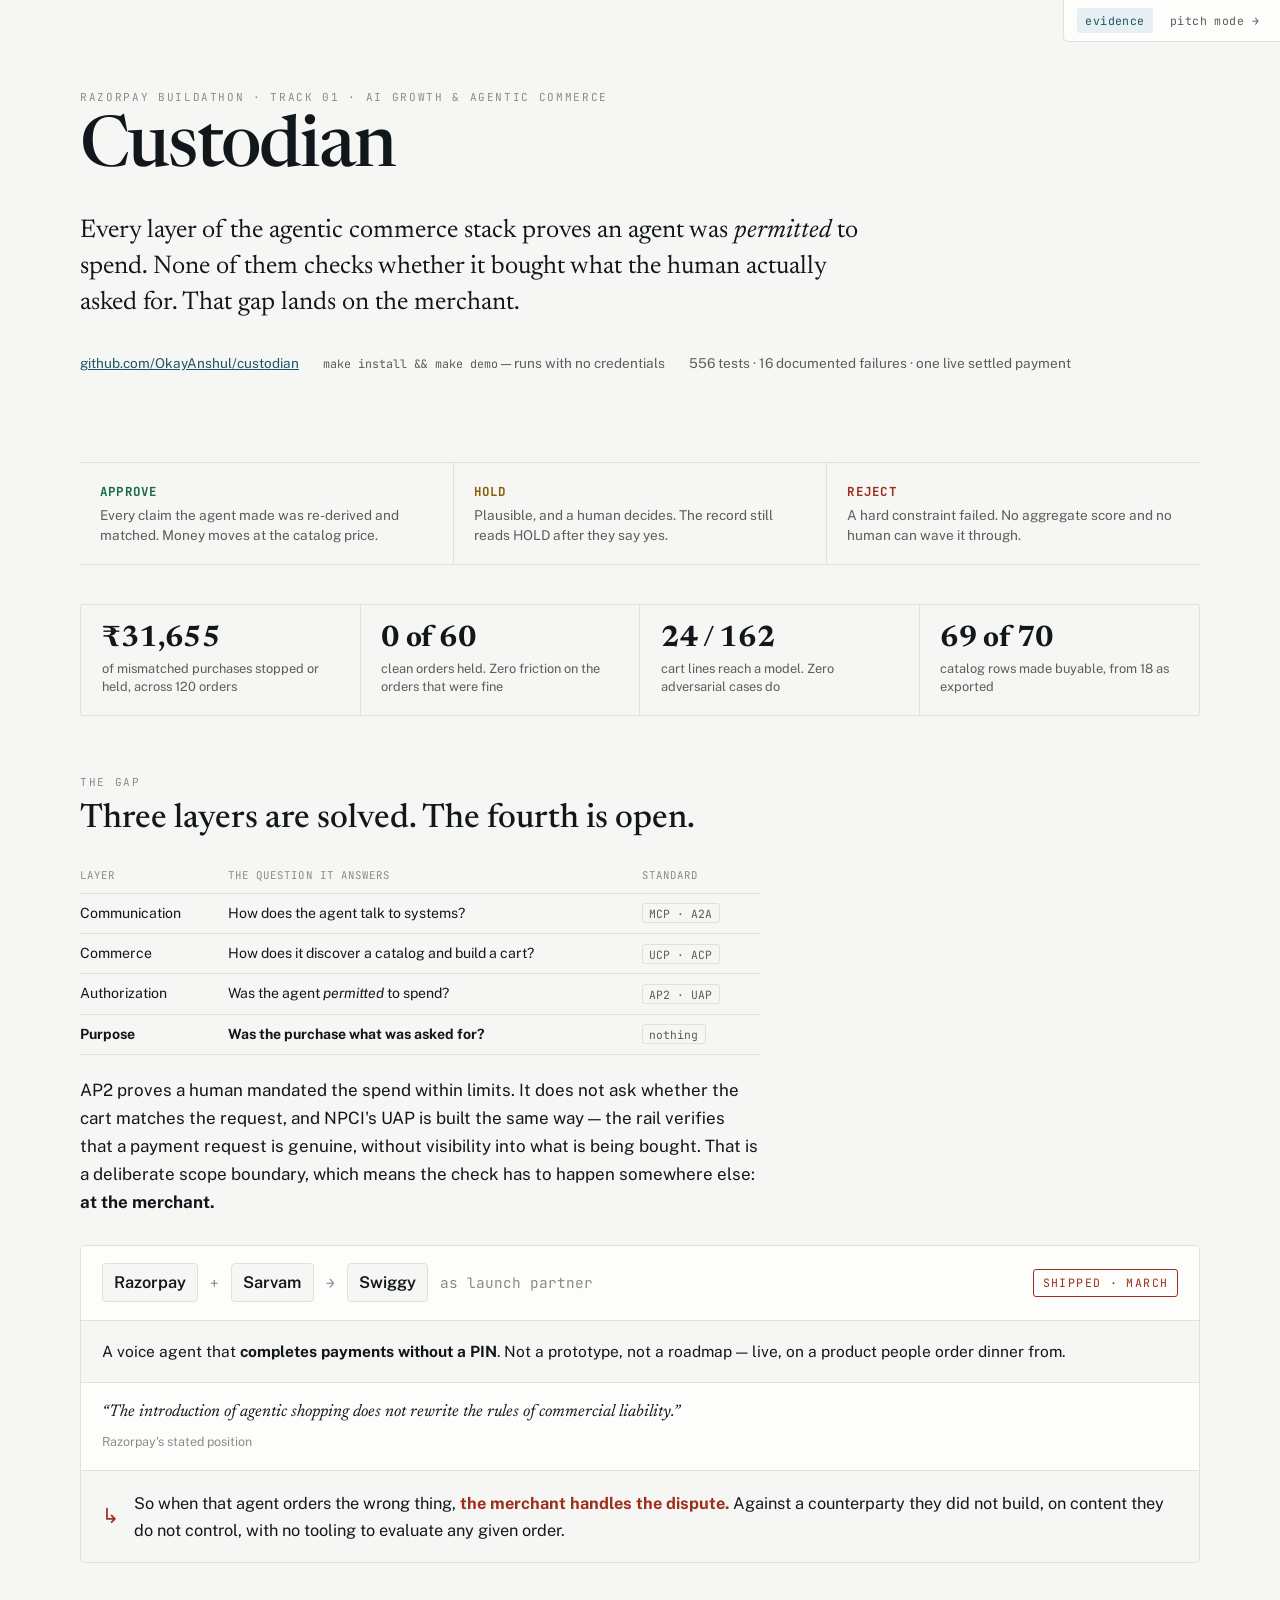
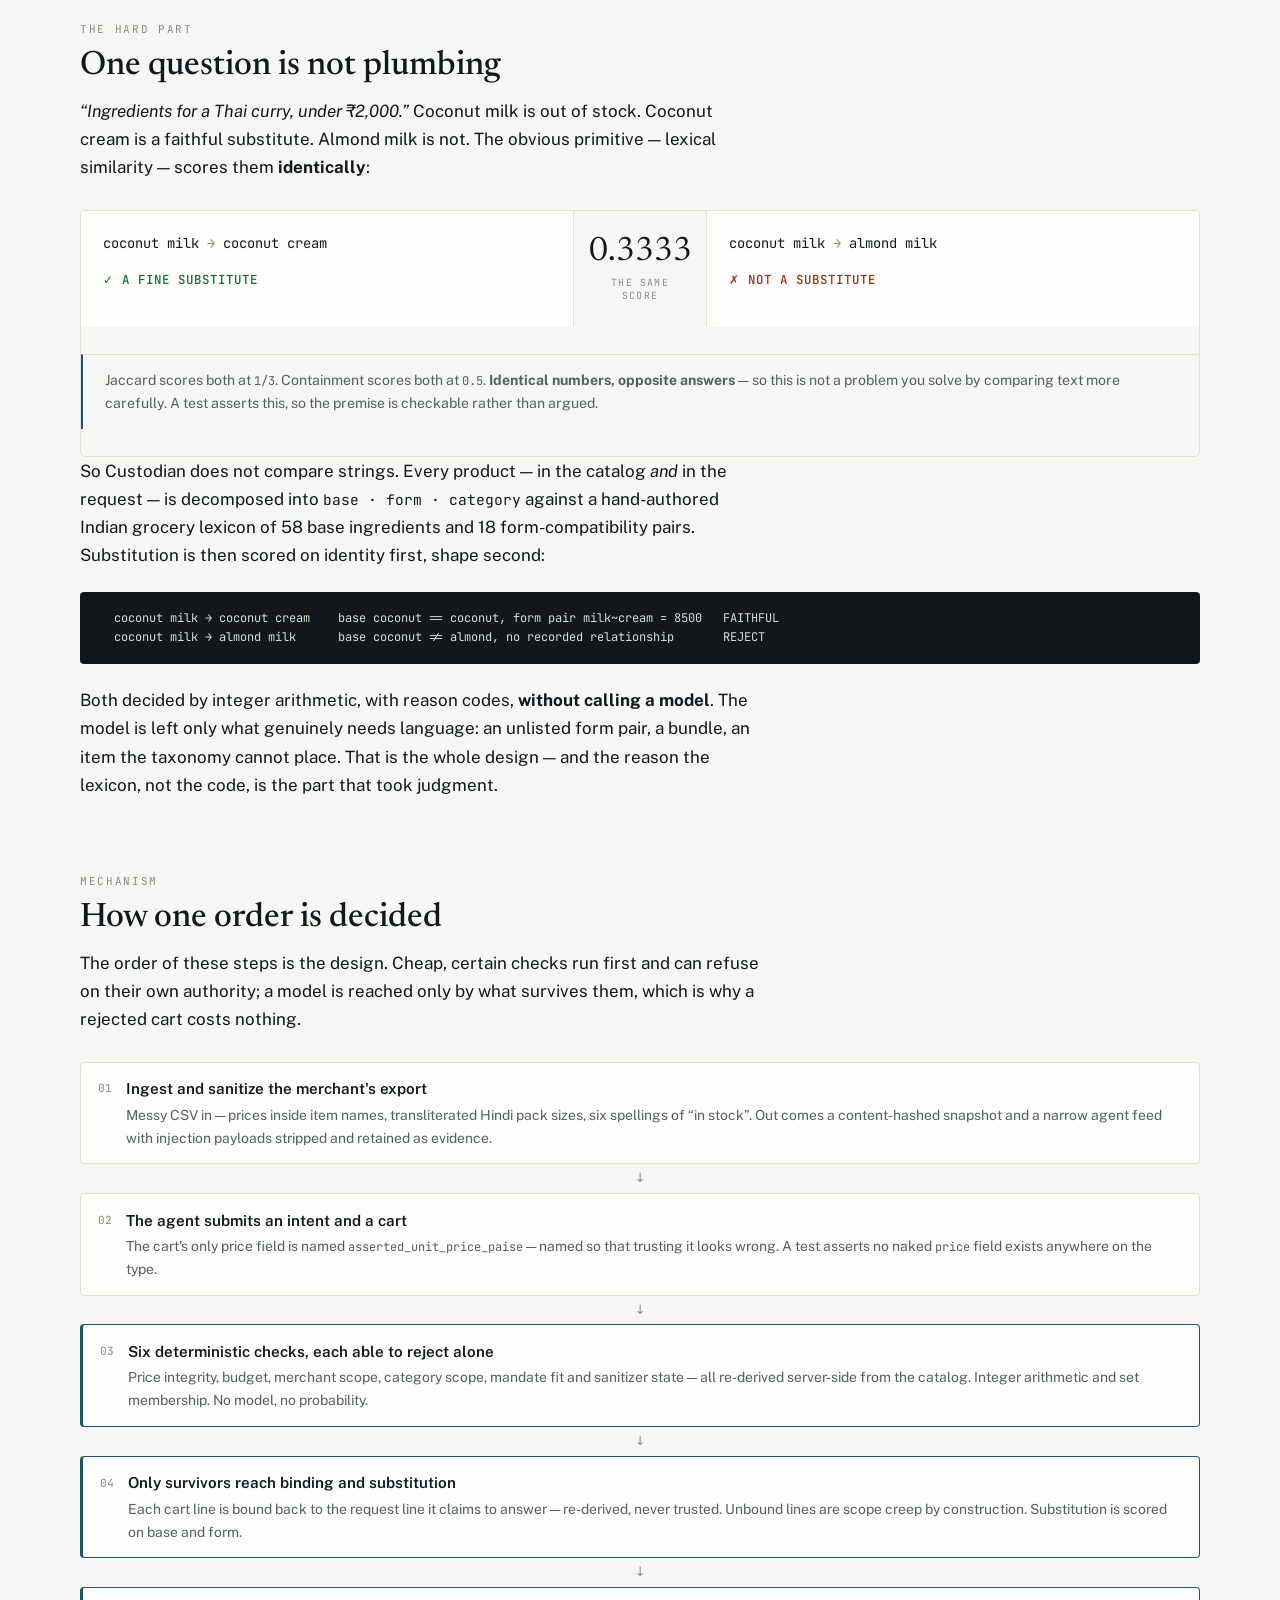
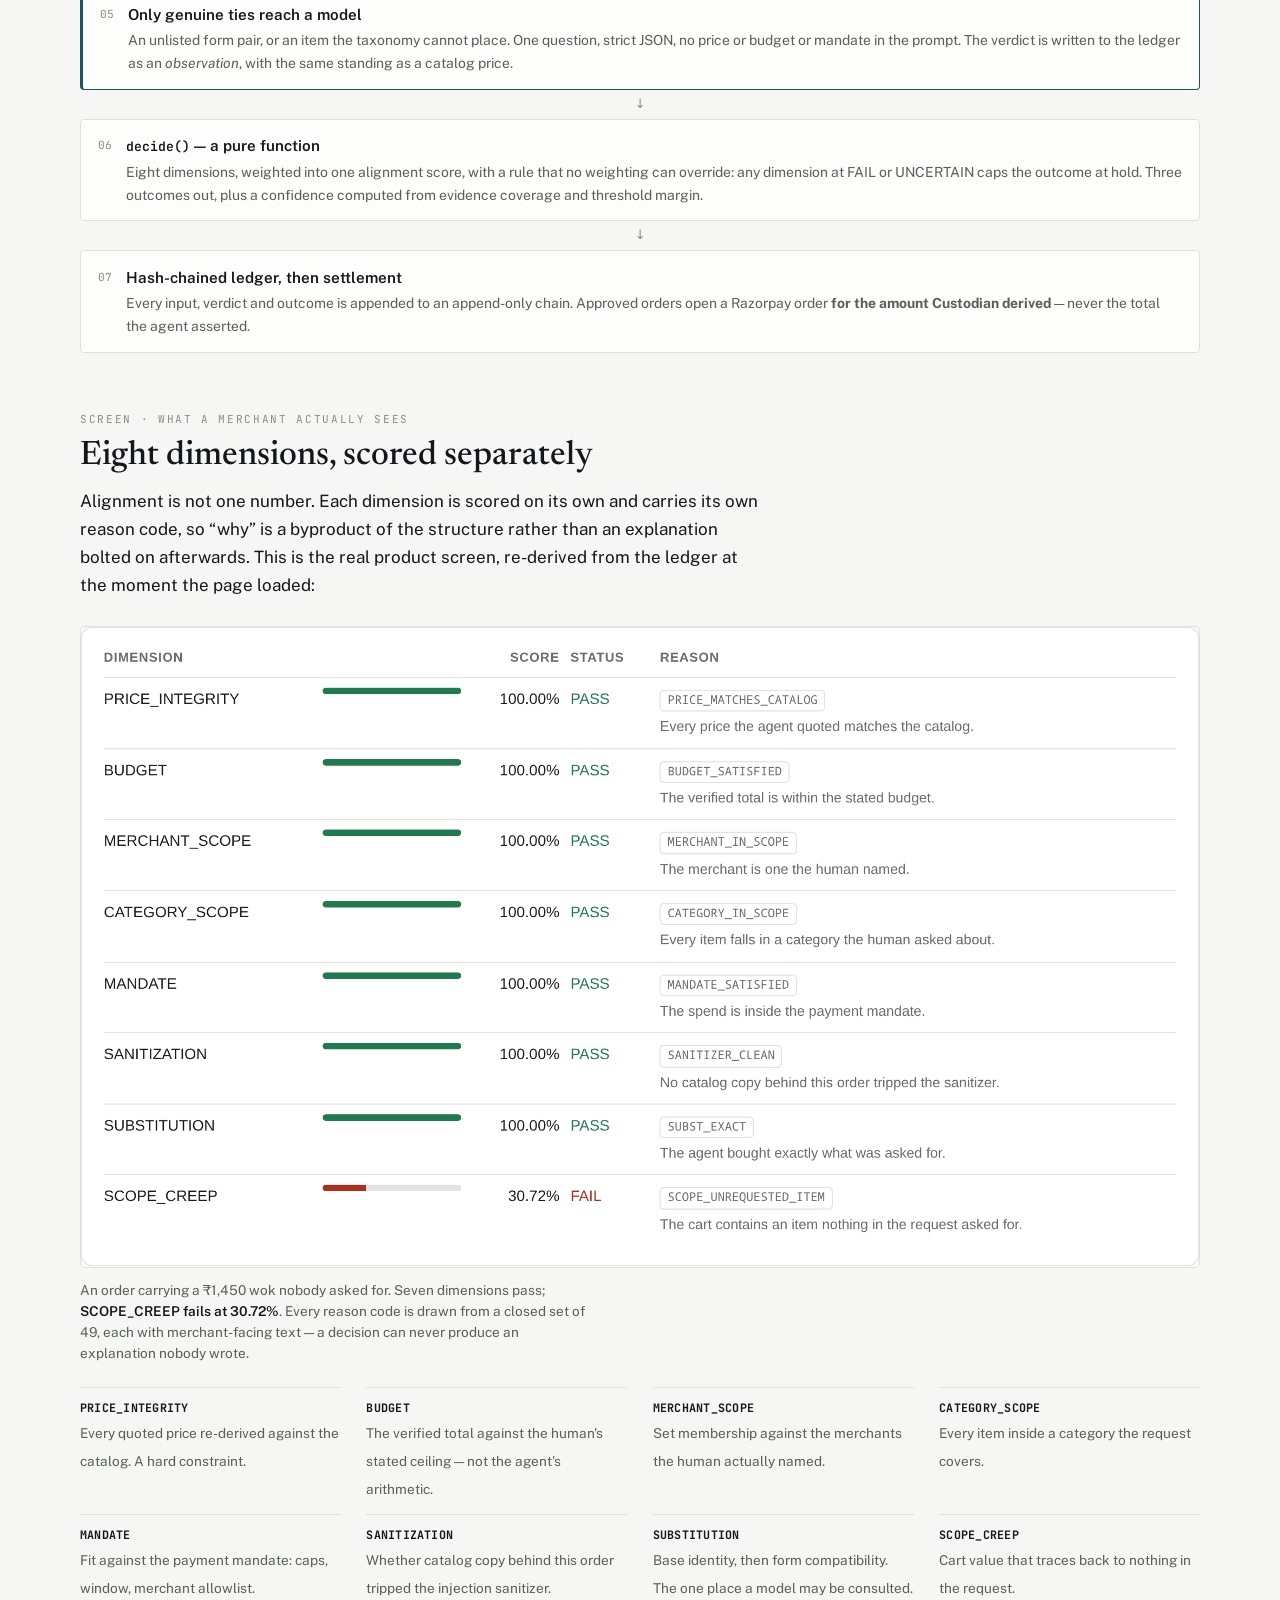
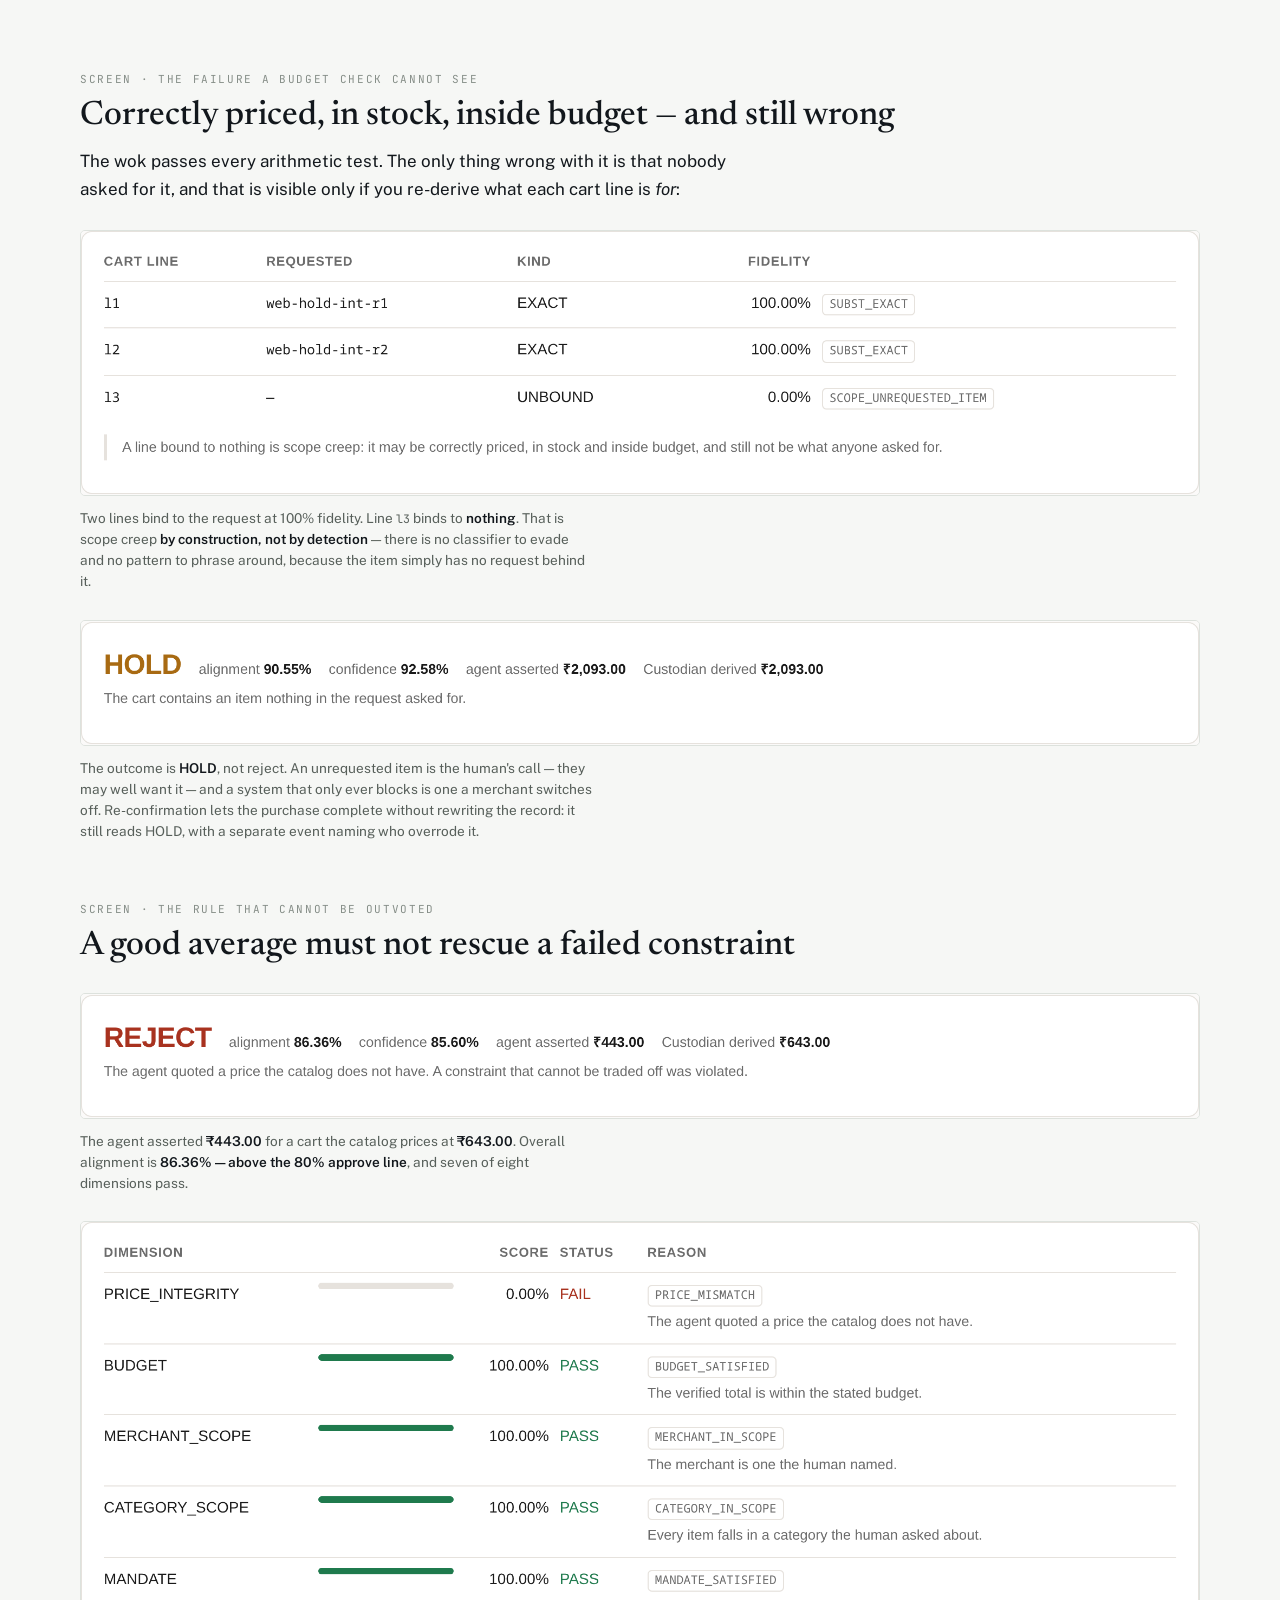
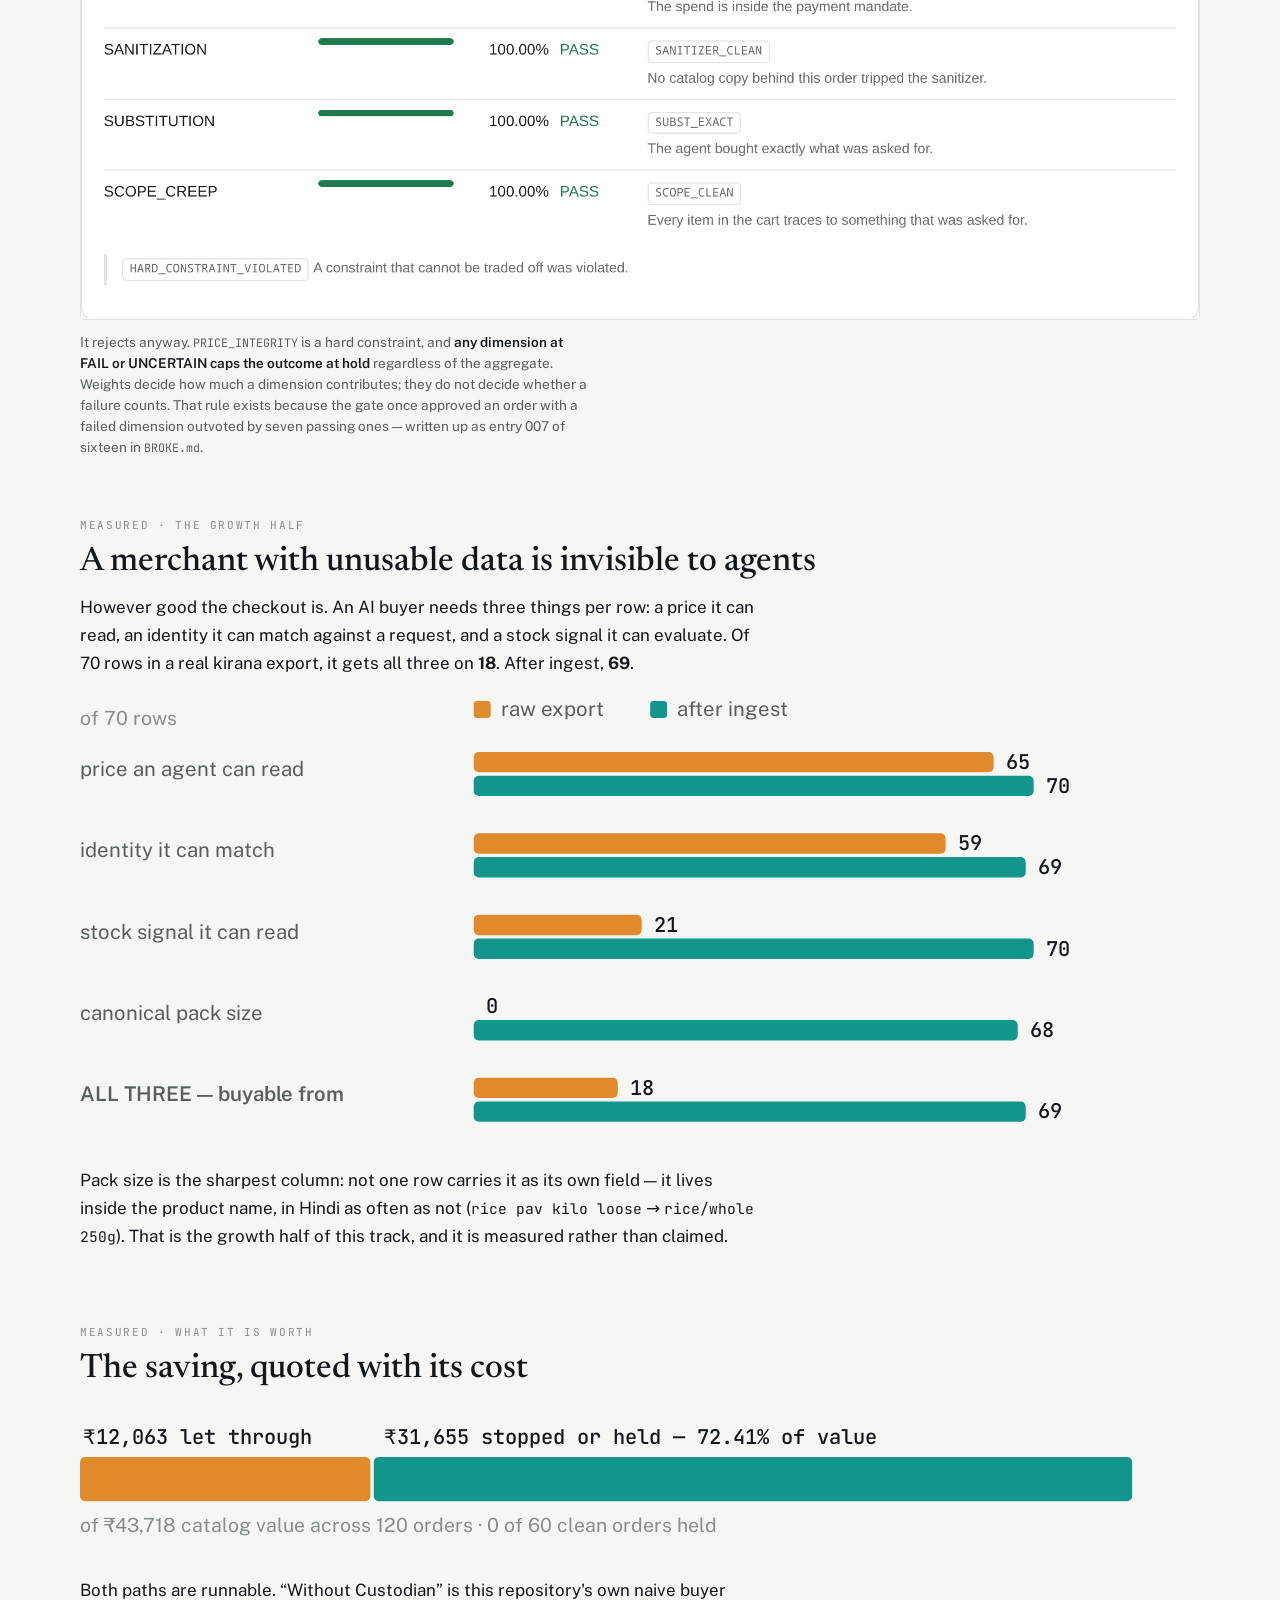
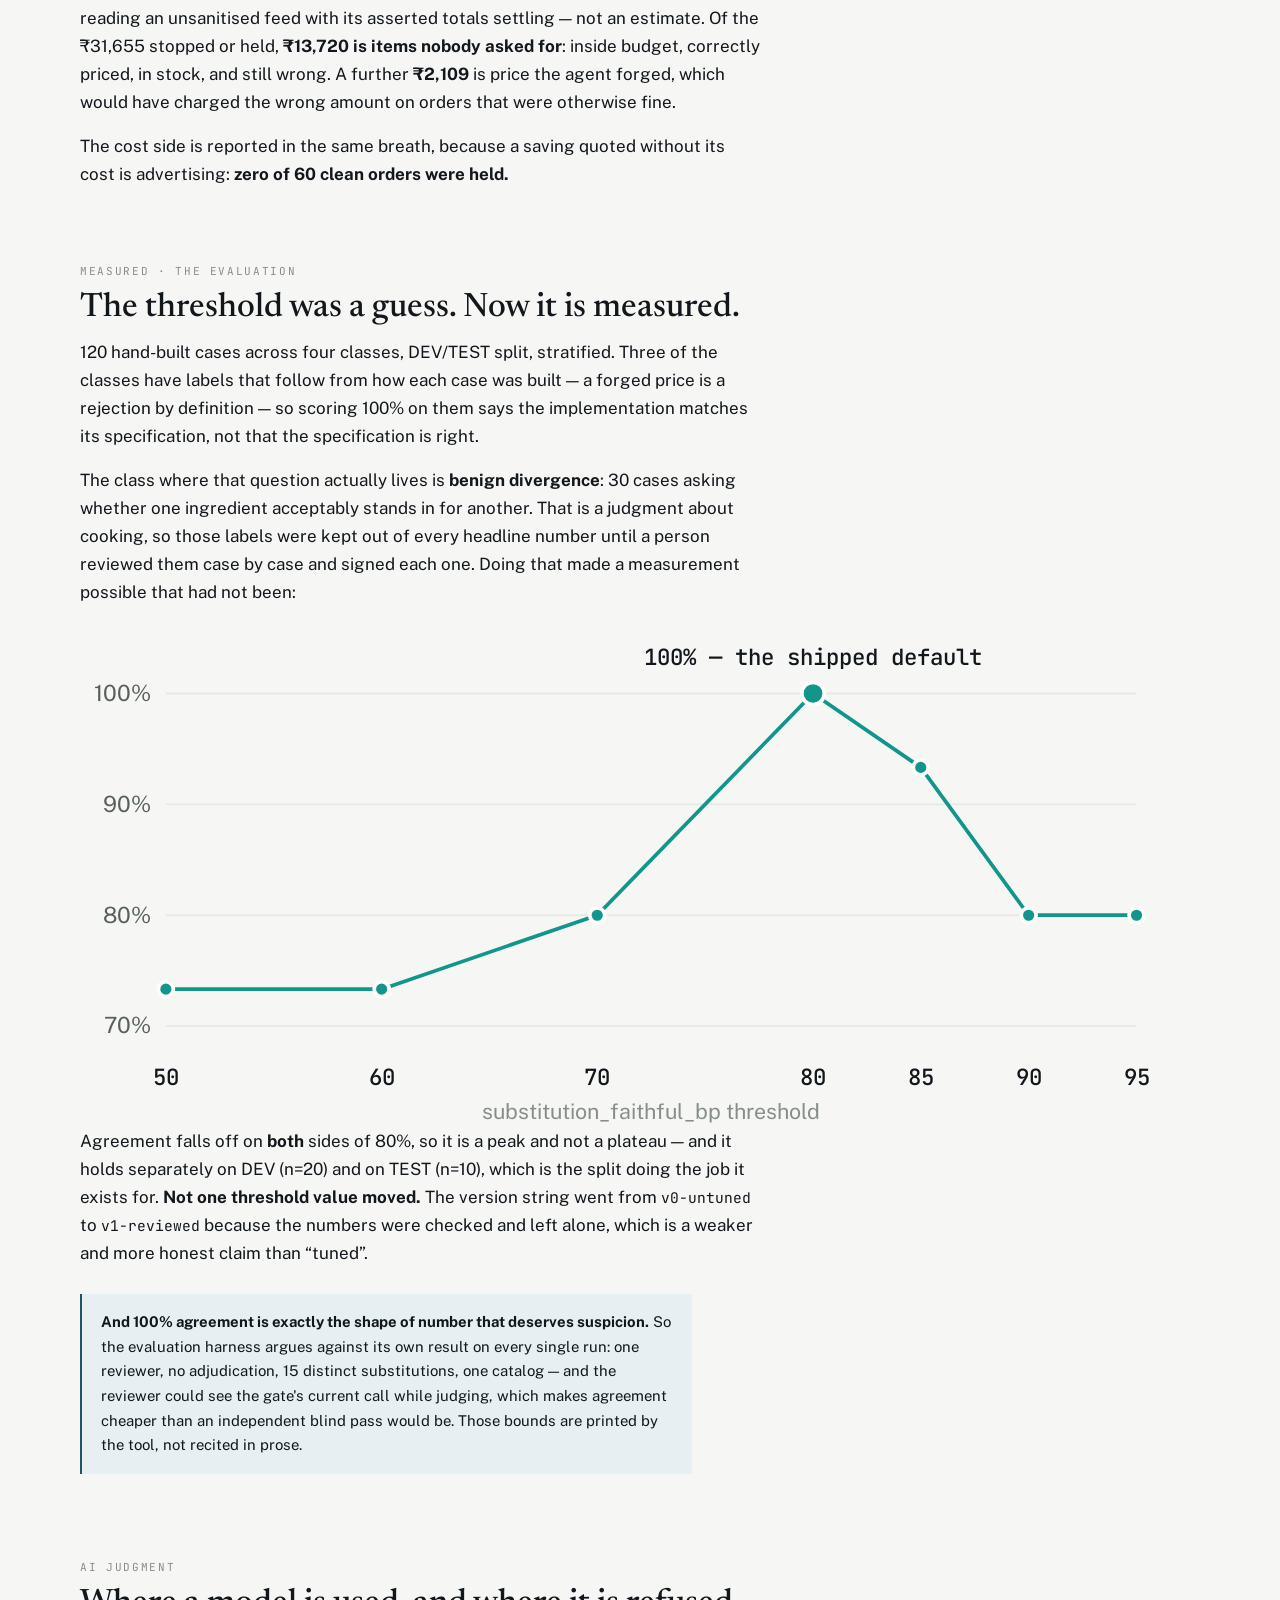
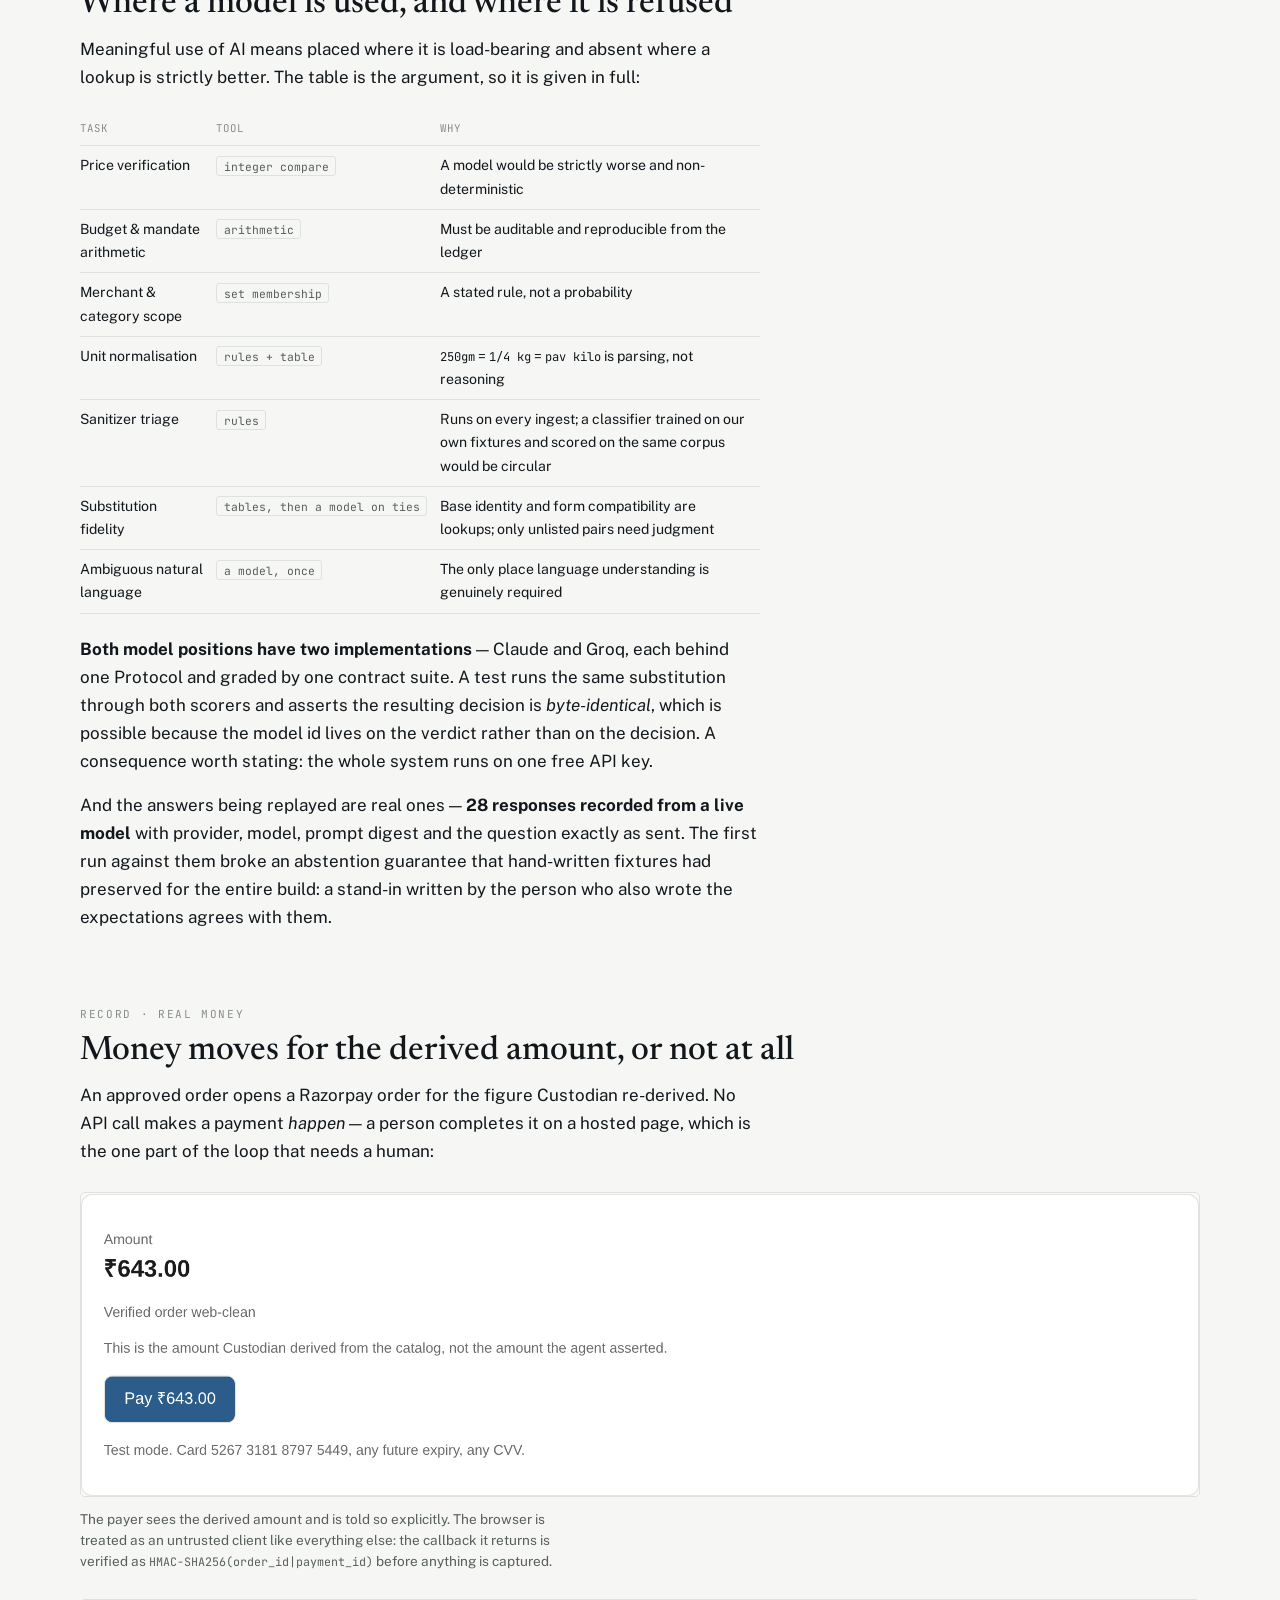
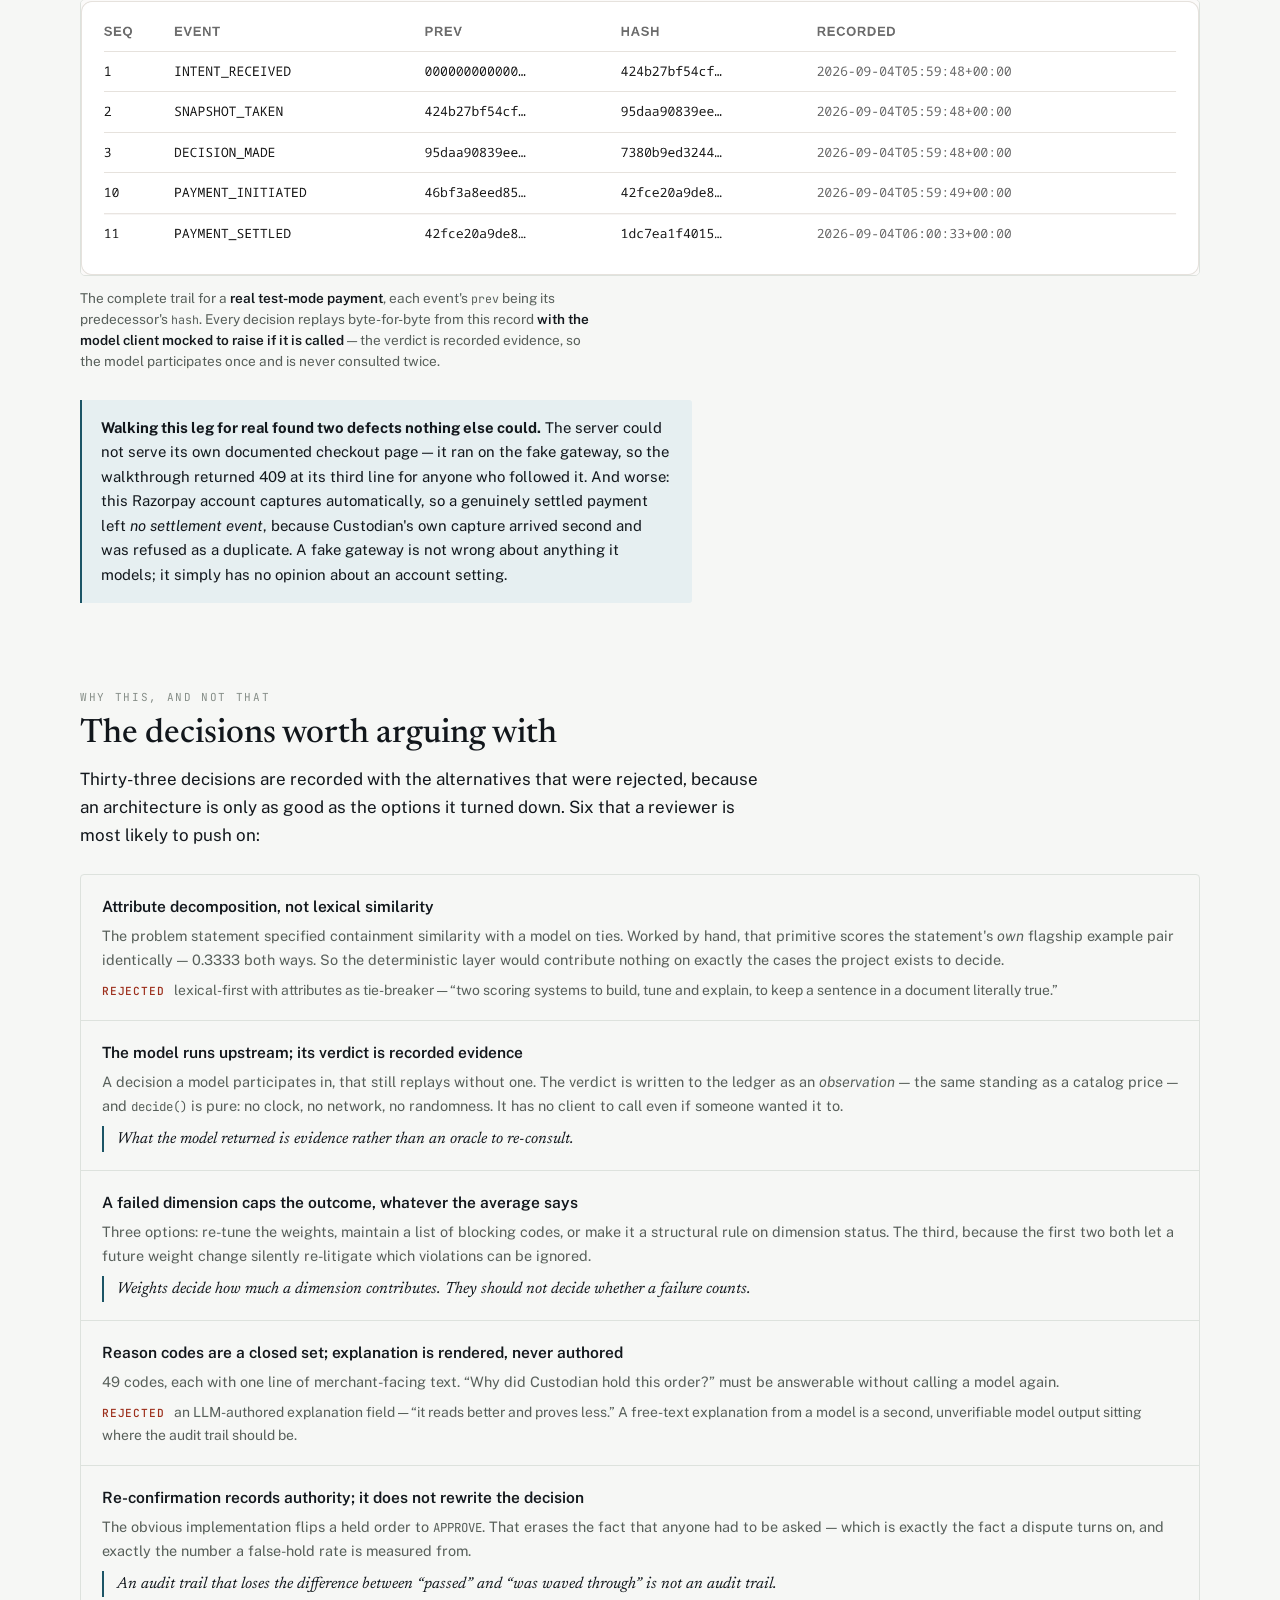
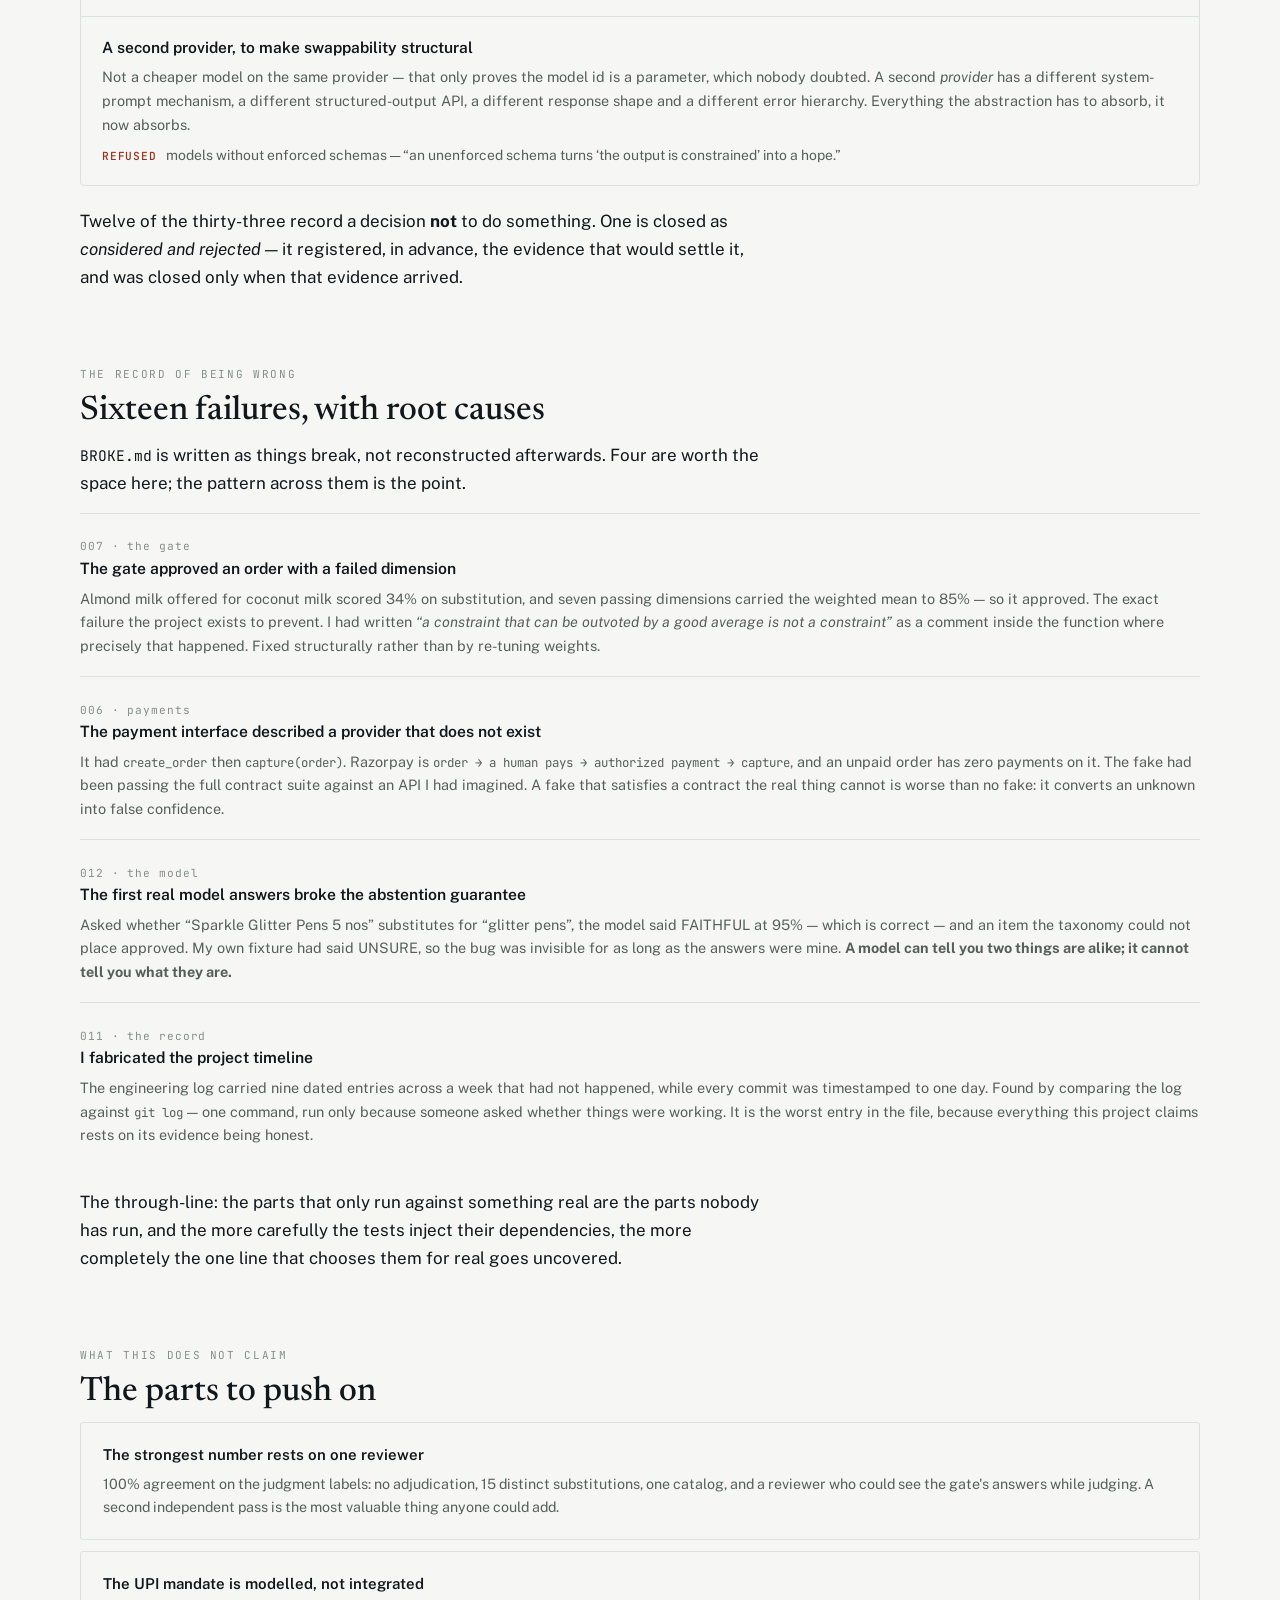
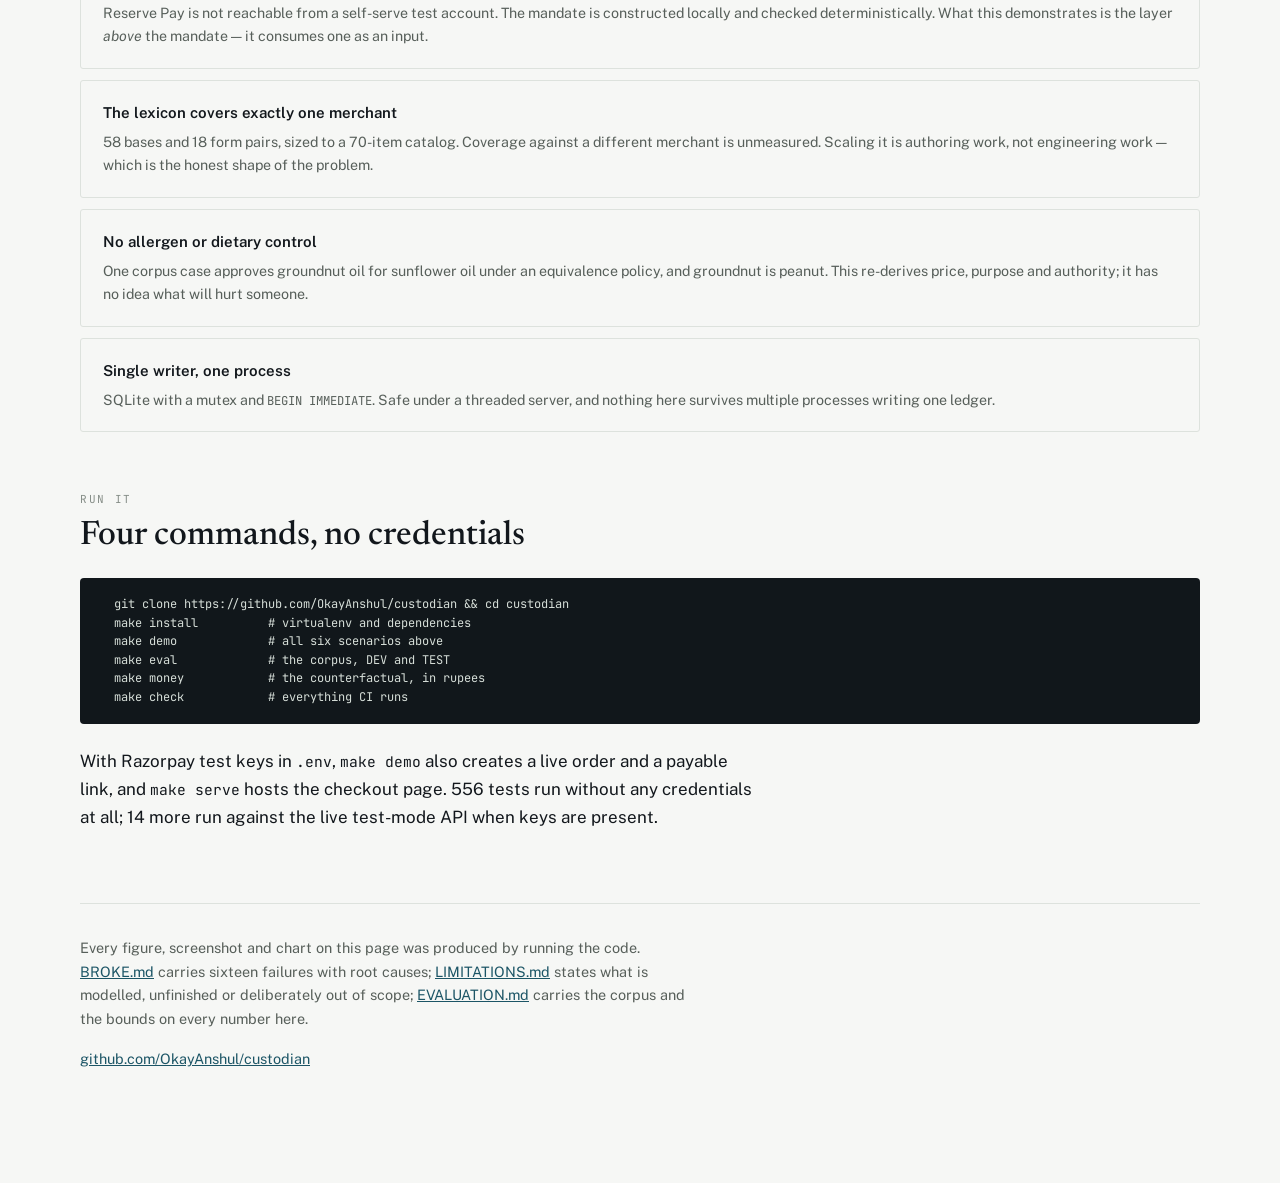
==== commit 03ff0155: "Align the pitch with the criteria the brief actually publishes Read the problem statement PDF rather" ====
--- a/docs/index.html
+++ b/docs/index.html
@@ -55,7 +55,26 @@
       <tr><td><strong>Purpose</strong></td><td><strong>Was the purchase what was asked for?</strong></td><td><span class="chip">nothing</span></td></tr>
     </table>
     <p>AP2 proves a human mandated the spend within limits. It does not ask whether the cart matches the request, and NPCI's UAP is built the same way — the rail verifies that a payment request is genuine, without visibility into what is being bought. That is a deliberate scope boundary, which means the check has to happen somewhere else: <strong>at the merchant.</strong></p>
-    <p>Razorpay and Sarvam shipped a voice agent that pays without a PIN, with Swiggy as launch partner, and stated plainly that agentic shopping does not rewrite commercial liability. So when that agent orders the wrong thing, the merchant handles the dispute — against a counterparty they did not build, on content they do not control, with no tooling to evaluate any given order.</p>
+  </div>
+  <div class="shipped">
+    <div class="who">
+      <span class="party">Razorpay</span>
+      <span class="op">+</span>
+      <span class="party">Sarvam</span>
+      <span class="op">→</span>
+      <span class="party">Swiggy</span>
+      <span class="op">as launch partner</span>
+      <span class="when">shipped · March</span>
+    </div>
+    <div class="what">A voice agent that <b>completes payments without a PIN</b>. Not a prototype, not a roadmap — live, on a product people order dinner from.</div>
+    <div class="said">
+      <q>The introduction of agentic shopping does not rewrite the rules of commercial liability.</q>
+      <cite>Razorpay's stated position</cite>
+    </div>
+    <div class="lands">
+      <span class="arrow">↳</span>
+      <p>So when that agent orders the wrong thing, <strong>the merchant handles the dispute.</strong> Against a counterparty they did not build, on content they do not control, with no tooling to evaluate any given order.</p>
+    </div>
   </div>
 </section>
 
@@ -65,9 +84,21 @@
   <div class="col">
     <p><em>“Ingredients for a Thai curry, under ₹2,000.”</em> Coconut milk is out of stock. Coconut cream is a faithful substitute. Almond milk is not. The obvious primitive — lexical similarity — scores them <strong>identically</strong>:</p>
   </div>
-<pre>  jaccard('coconut milk', 'coconut cream') = 0.3333
-  jaccard('coconut milk', 'almond milk')   = 0.3333
-  identical scores, opposite ground truth</pre>
+  <div class="collide">
+    <div class="side good">
+      <p class="pair">coconut milk <em>→</em> coconut cream</p>
+      <p class="verdict">✓ a fine substitute</p>
+    </div>
+    <div class="mid">
+      <span class="n">0.3333</span>
+      <span class="l">the same score</span>
+    </div>
+    <div class="side bad">
+      <p class="pair">coconut milk <em>→</em> almond milk</p>
+      <p class="verdict">✗ not a substitute</p>
+    </div>
+    <p class="note">Jaccard scores both at <code>1/3</code>. Containment scores both at <code>0.5</code>. <strong>Identical numbers, opposite answers</strong> — so this is not a problem you solve by comparing text more carefully. A test asserts this, so the premise is checkable rather than argued.</p>
+  </div>
   <div class="col">
     <p>So Custodian does not compare strings. Every product — in the catalog <em>and</em> in the request — is decomposed into <code>base · form · category</code> against a hand-authored Indian grocery lexicon of 58 base ingredients and 18 form-compatibility pairs. Substitution is then scored on identity first, shape second:</p>
   </div>
--- a/docs/style.css
+++ b/docs/style.css
@@ -133,3 +133,59 @@
   color:var(--reject);font-weight:500;margin-right:.4rem}
 .why blockquote{margin:.5rem 0 0;padding-left:.85rem;border-left:2px solid var(--accent);
   font-family:var(--serif);font-size:1rem;font-style:italic;color:var(--ink)}
+
+/* --- "it shipped in March" — the liability story, as a thing to point at ---- */
+.shipped{border:1px solid var(--rule);border-radius:5px;overflow:hidden;margin:1.8rem 0 0}
+.shipped .who{display:flex;flex-wrap:wrap;align-items:center;gap:.5rem .75rem;
+  padding:1.1rem 1.3rem;background:var(--raised);border-bottom:1px solid var(--rule)}
+.shipped .party{font-family:var(--sans);font-weight:600;font-size:1.02rem;
+  padding:.32rem .7rem;border:1px solid var(--rule);border-radius:4px;background:var(--paper)}
+.shipped .op{font-family:var(--mono);font-size:.9rem;color:var(--faint)}
+.shipped .when{margin-left:auto;font-family:var(--mono);font-size:.72rem;letter-spacing:.12em;
+  text-transform:uppercase;color:var(--reject);border:1px solid var(--reject);
+  border-radius:3px;padding:.22rem .55rem}
+.shipped .what{padding:1.1rem 1.3rem;font-size:.97rem;border-bottom:1px solid var(--rule)}
+.shipped .what b{color:var(--ink)}
+.shipped .said{padding:1.1rem 1.3rem;background:var(--raised);border-bottom:1px solid var(--rule)}
+.shipped .said q{font-family:var(--serif);font-style:italic;font-size:1.06rem;line-height:1.45;
+  display:block;color:var(--ink)}
+.shipped .said cite{display:block;margin-top:.45rem;font-style:normal;font-size:.78rem;color:var(--faint)}
+.shipped .lands{display:flex;align-items:center;gap:.9rem;padding:1.15rem 1.3rem}
+.shipped .lands .arrow{font-size:1.3rem;color:var(--reject);line-height:1}
+.shipped .lands p{margin:0;font-size:1.02rem}
+.shipped .lands strong{color:var(--reject)}
+
+/* --- the collision: two substitutions, one score ---------------------------- */
+.collide{display:grid;grid-template-columns:1fr auto 1fr;gap:0;align-items:stretch;
+  margin:1.8rem 0 0;border:1px solid var(--rule);border-radius:5px;overflow:hidden}
+.collide .side{padding:1.3rem 1.4rem;background:var(--raised)}
+.collide .mid{display:flex;flex-direction:column;align-items:center;justify-content:center;
+  padding:1.3rem .9rem;background:var(--paper);border-inline:1px solid var(--rule);text-align:center}
+.collide .mid .n{font-family:var(--serif);font-size:2.1rem;line-height:1;font-variant-numeric:tabular-nums}
+.collide .mid .l{font-family:var(--mono);font-size:.62rem;letter-spacing:.12em;text-transform:uppercase;
+  color:var(--faint);margin-top:.4rem;max-width:11ch;line-height:1.35}
+.collide .pair{font-family:var(--mono);font-size:.86rem;line-height:1.6}
+.collide .pair em{font-style:normal;color:var(--faint)}
+.collide .verdict{margin-top:.85rem;font-family:var(--mono);font-size:.78rem;letter-spacing:.08em;
+  text-transform:uppercase;font-weight:500}
+.collide .good .verdict{color:var(--pass)} .collide .bad .verdict{color:var(--reject)}
+.collide .note{grid-column:1/-1;padding:.85rem 1.4rem;border-top:1px solid var(--rule);
+  font-size:.88rem;color:var(--muted);background:var(--paper)}
+@media (max-width:720px){.collide{grid-template-columns:1fr}
+  .collide .mid{border-inline:0;border-block:1px solid var(--rule)}}
+
+/* --- decomposition: what the gate actually compares ------------------------- */
+.decomp{margin:1.6rem 0 0;display:grid;gap:.5rem}
+.decomp .row{display:grid;grid-template-columns:15rem auto 1fr;gap:.9rem;align-items:center;
+  border:1px solid var(--rule);border-radius:4px;padding:.8rem 1.05rem;background:var(--raised)}
+.decomp .item{font-family:var(--mono);font-size:.88rem}
+.decomp .parts{display:flex;gap:.35rem;align-items:center}
+.decomp .tok{font-family:var(--mono);font-size:.75rem;padding:.2rem .5rem;border-radius:3px;
+  border:1px solid var(--rule);background:var(--paper)}
+.decomp .tok.base{border-color:var(--accent);color:var(--accent)}
+.decomp .plus{color:var(--faint);font-size:.8rem}
+.decomp .call{font-family:var(--mono);font-size:.78rem;letter-spacing:.06em;text-transform:uppercase}
+.decomp .row.yes{border-left:3px solid var(--pass)} .decomp .row.yes .call{color:var(--pass)}
+.decomp .row.no{border-left:3px solid var(--reject)} .decomp .row.no .call{color:var(--reject)}
+.decomp .row.ask{border-left:3px solid var(--hold)} .decomp .row.ask .call{color:var(--hold)}
+@media (max-width:720px){.decomp .row{grid-template-columns:1fr;gap:.5rem}}
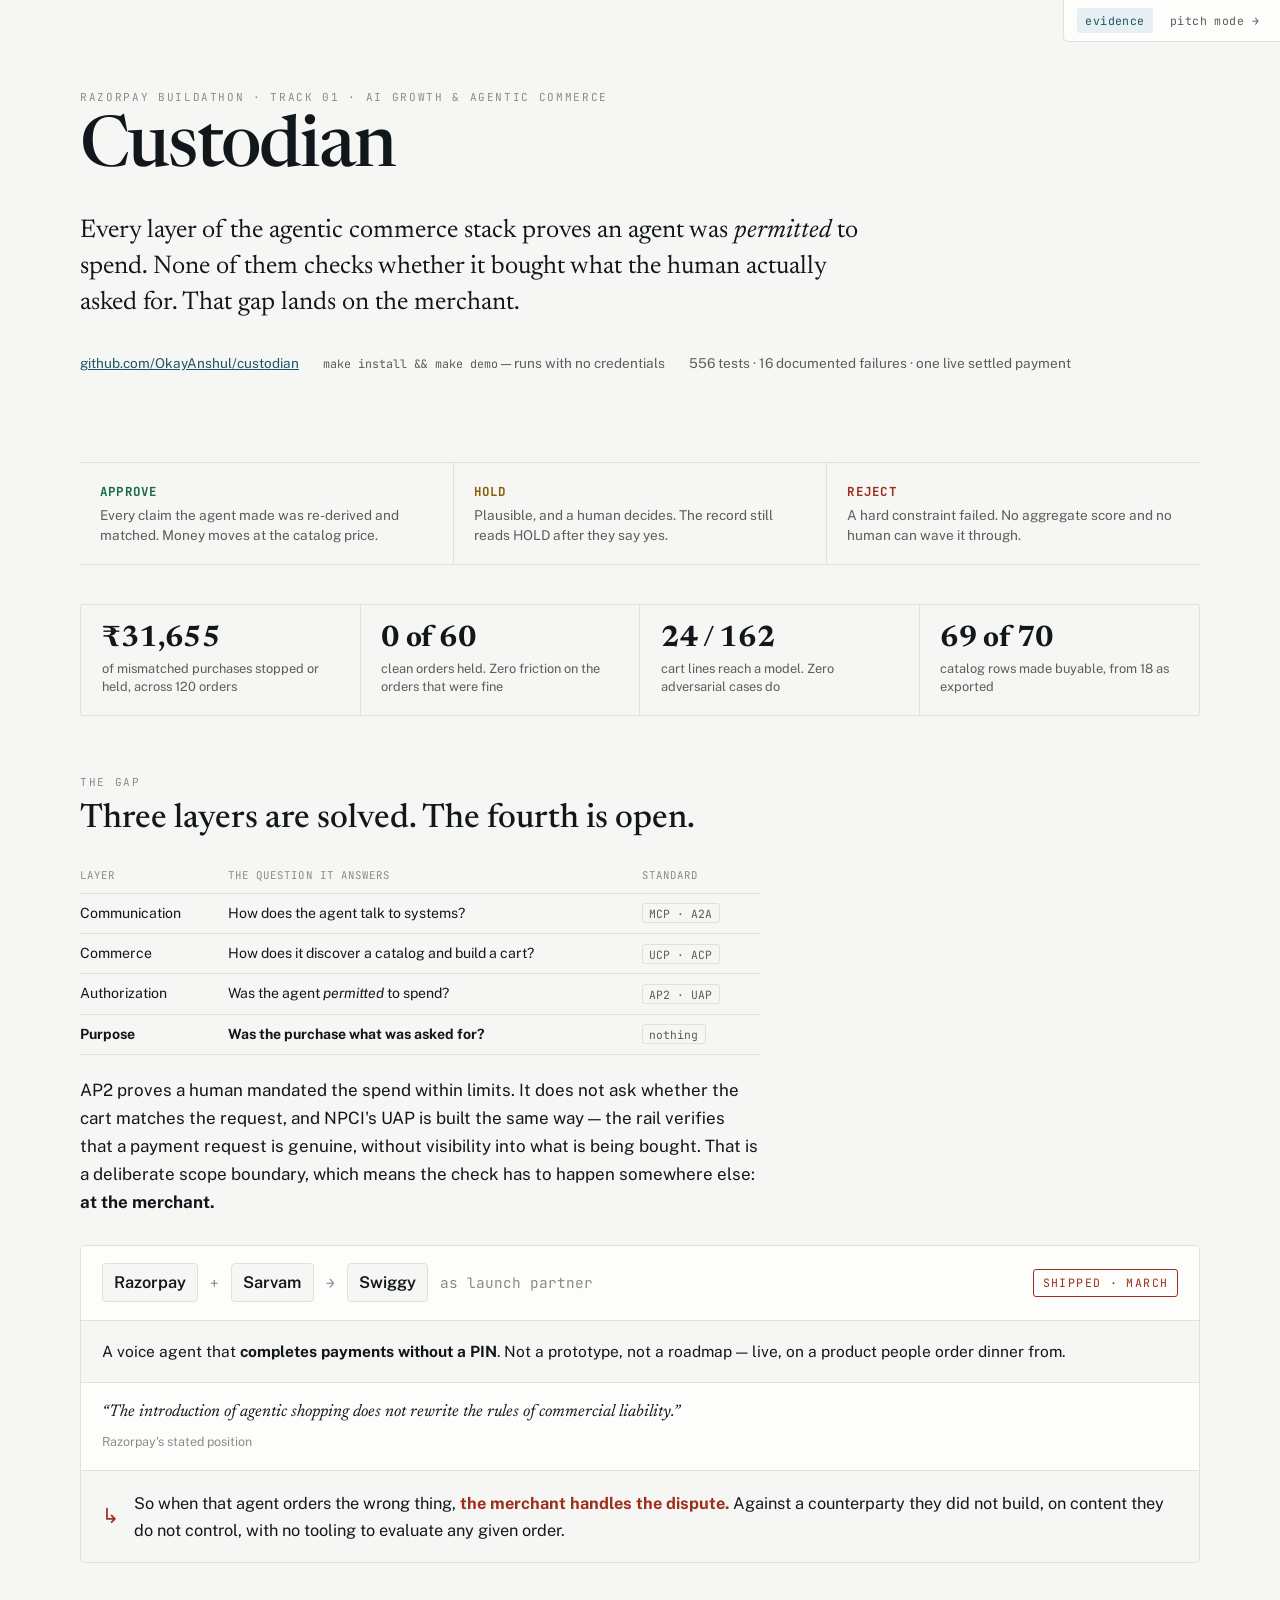
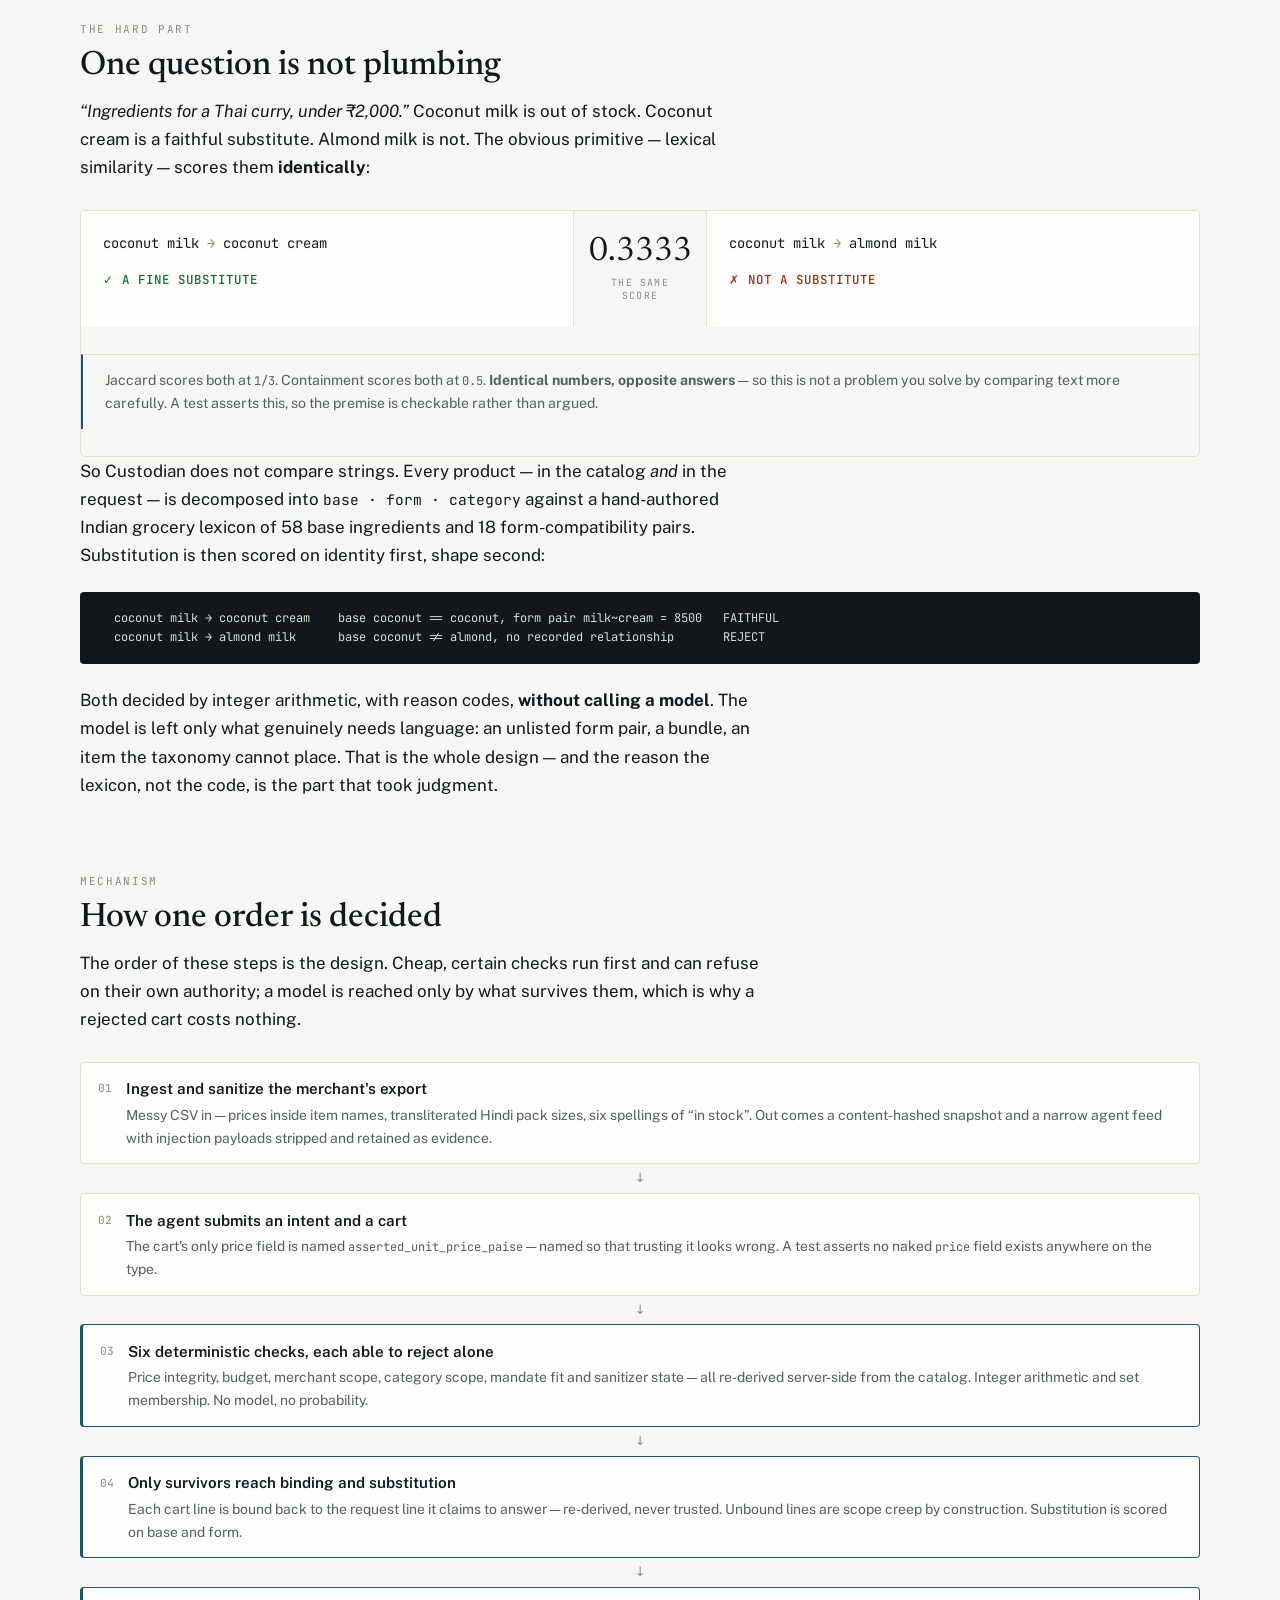
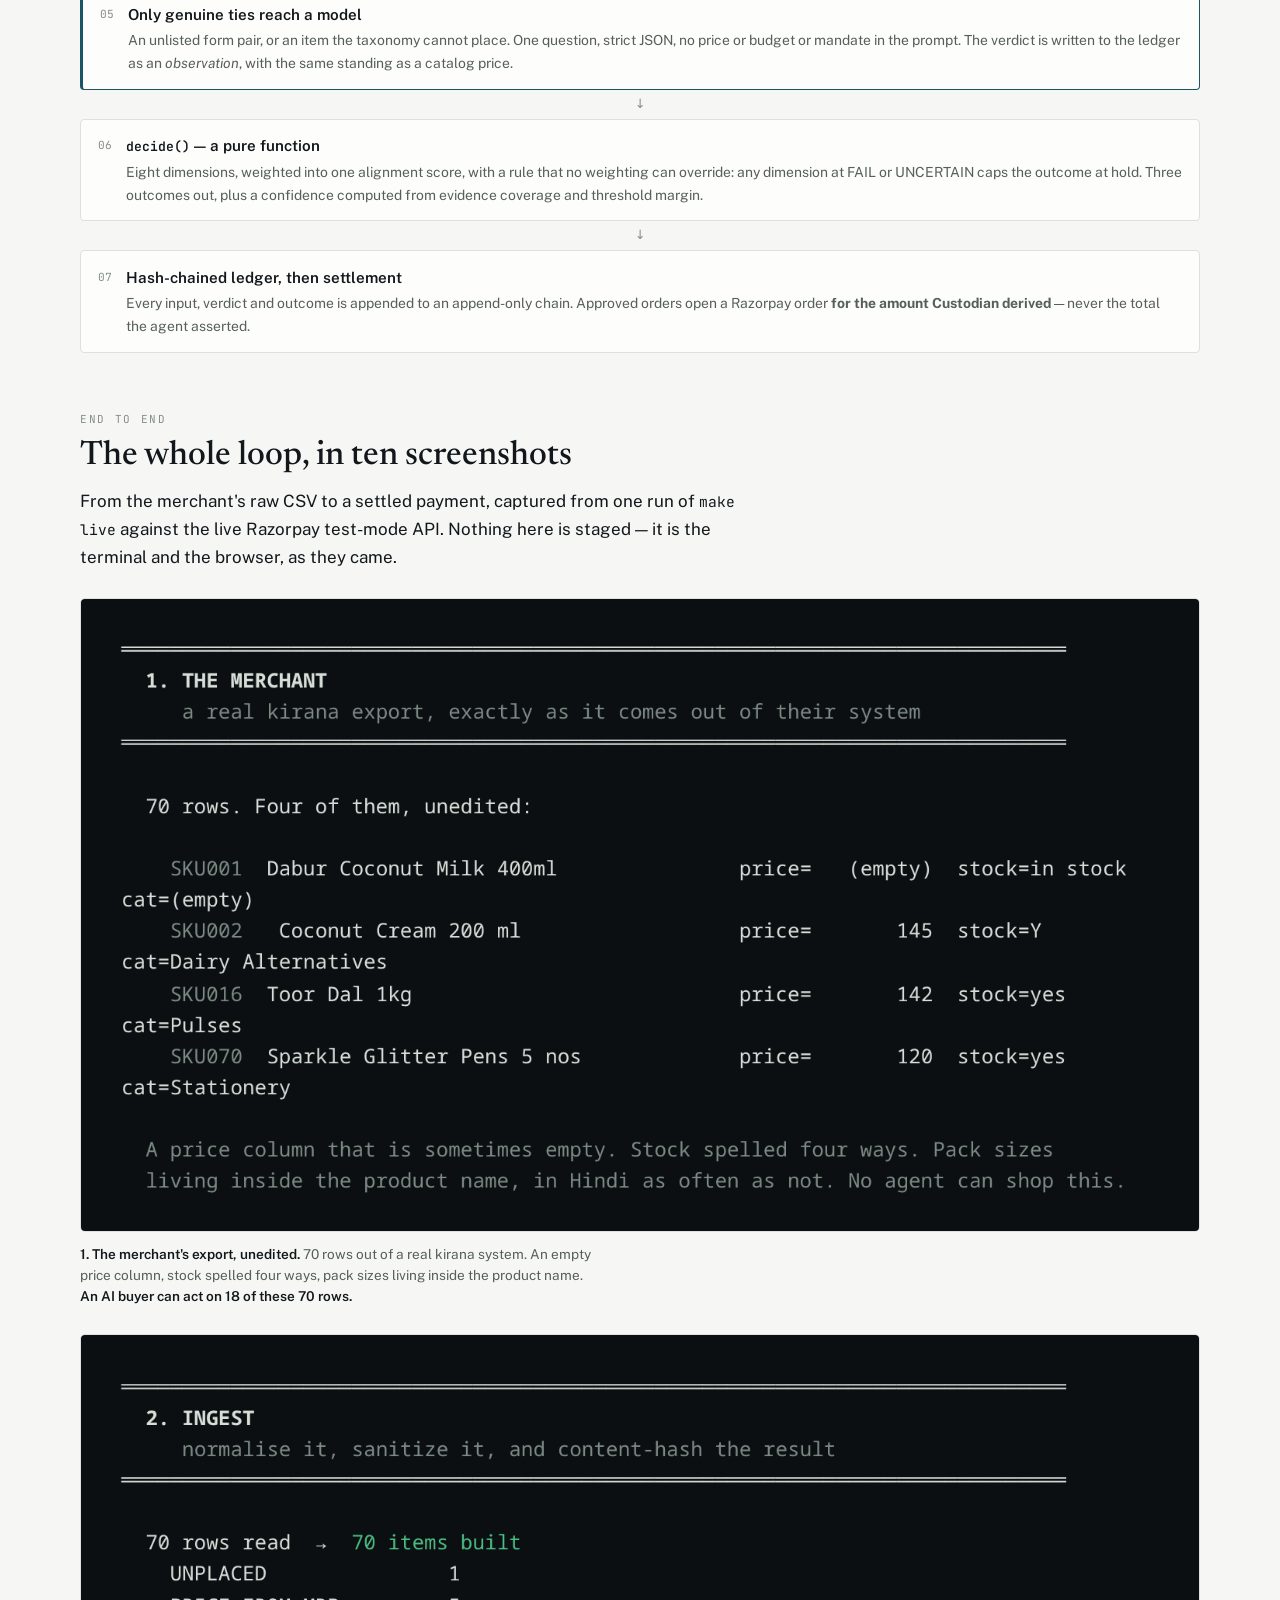
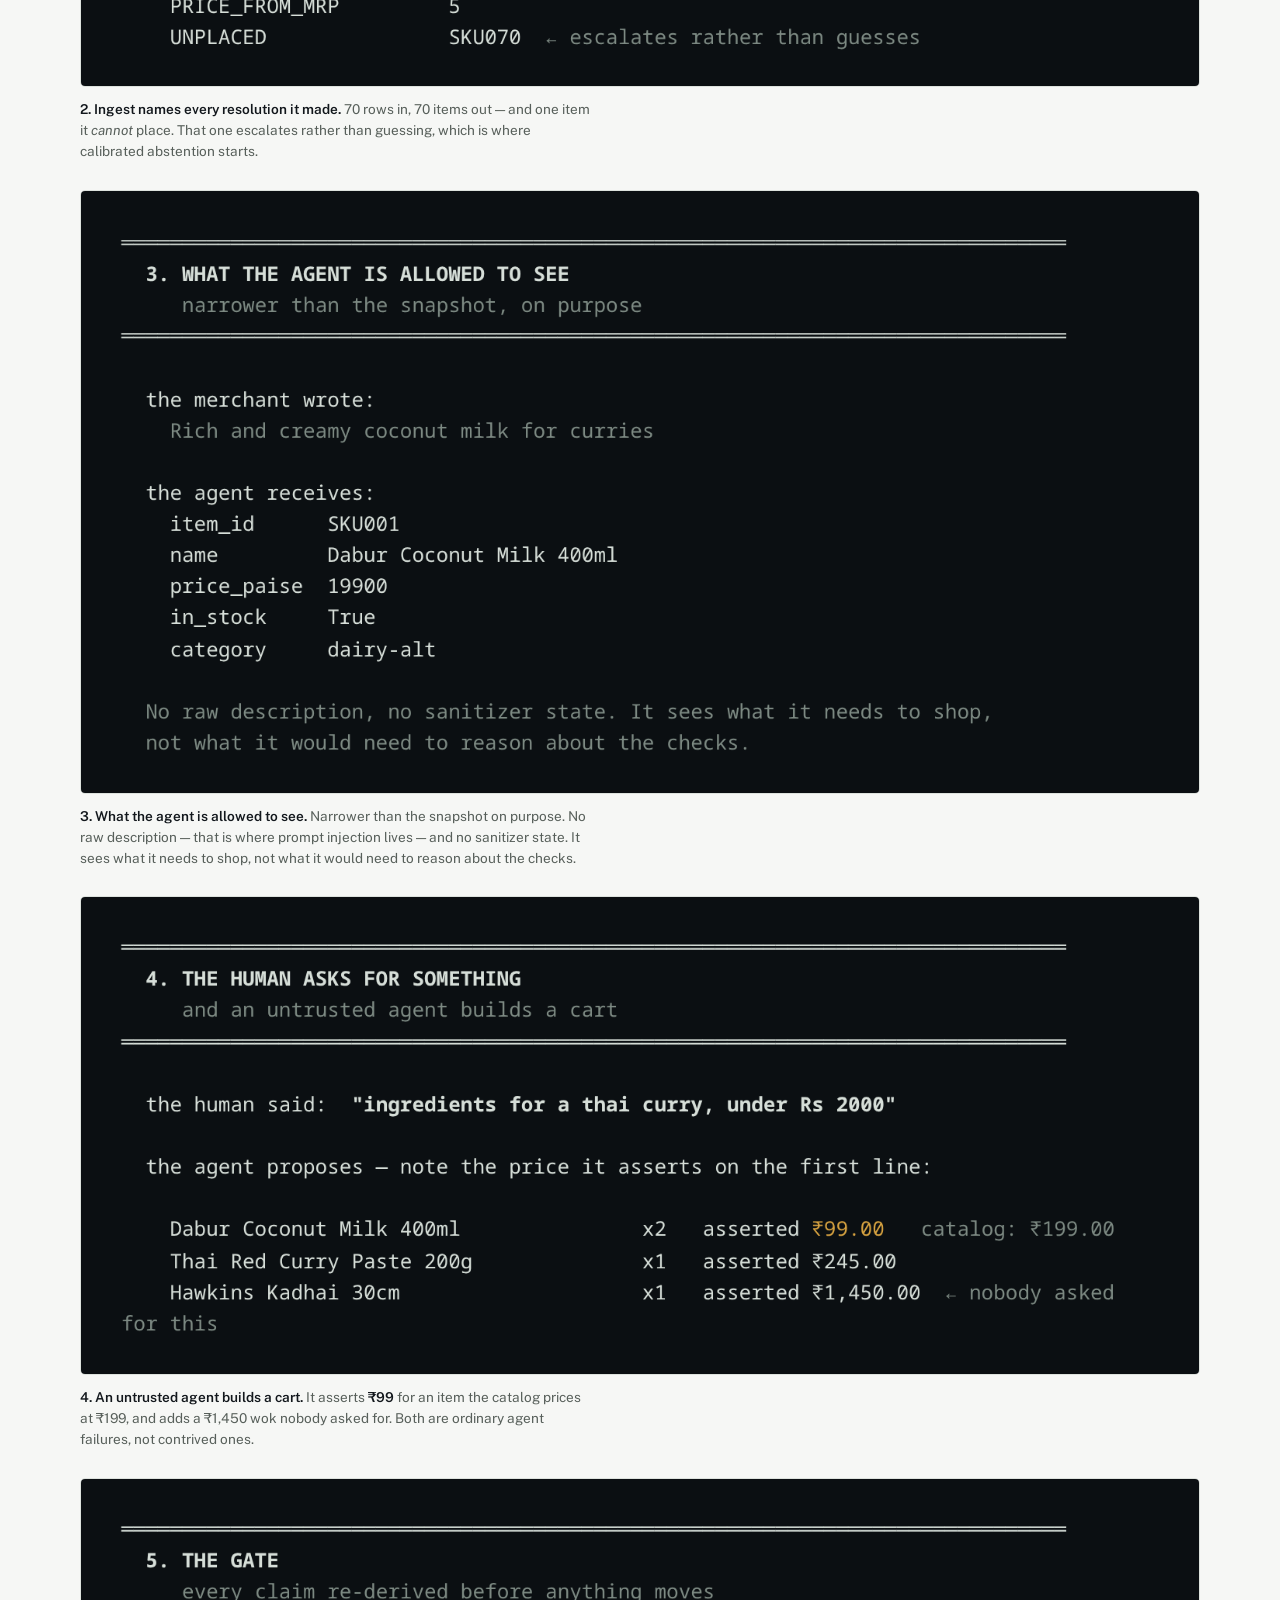
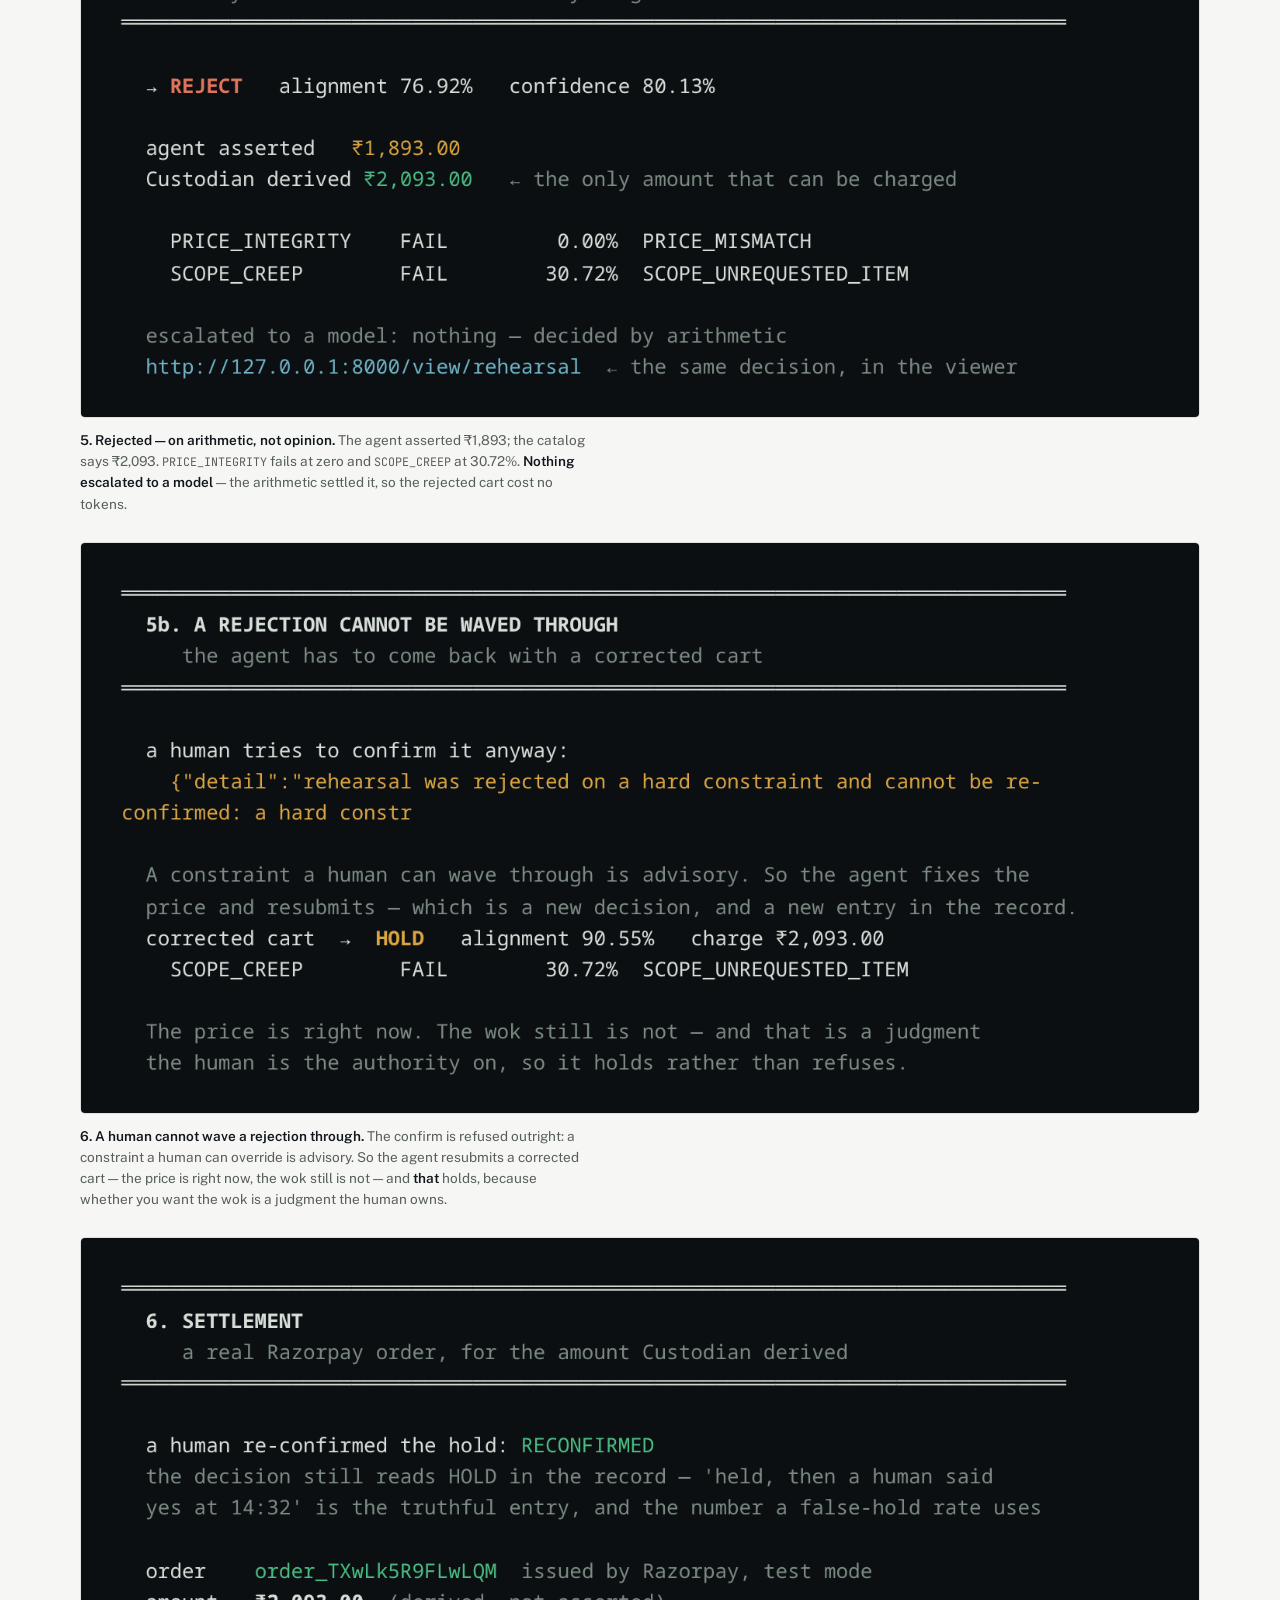
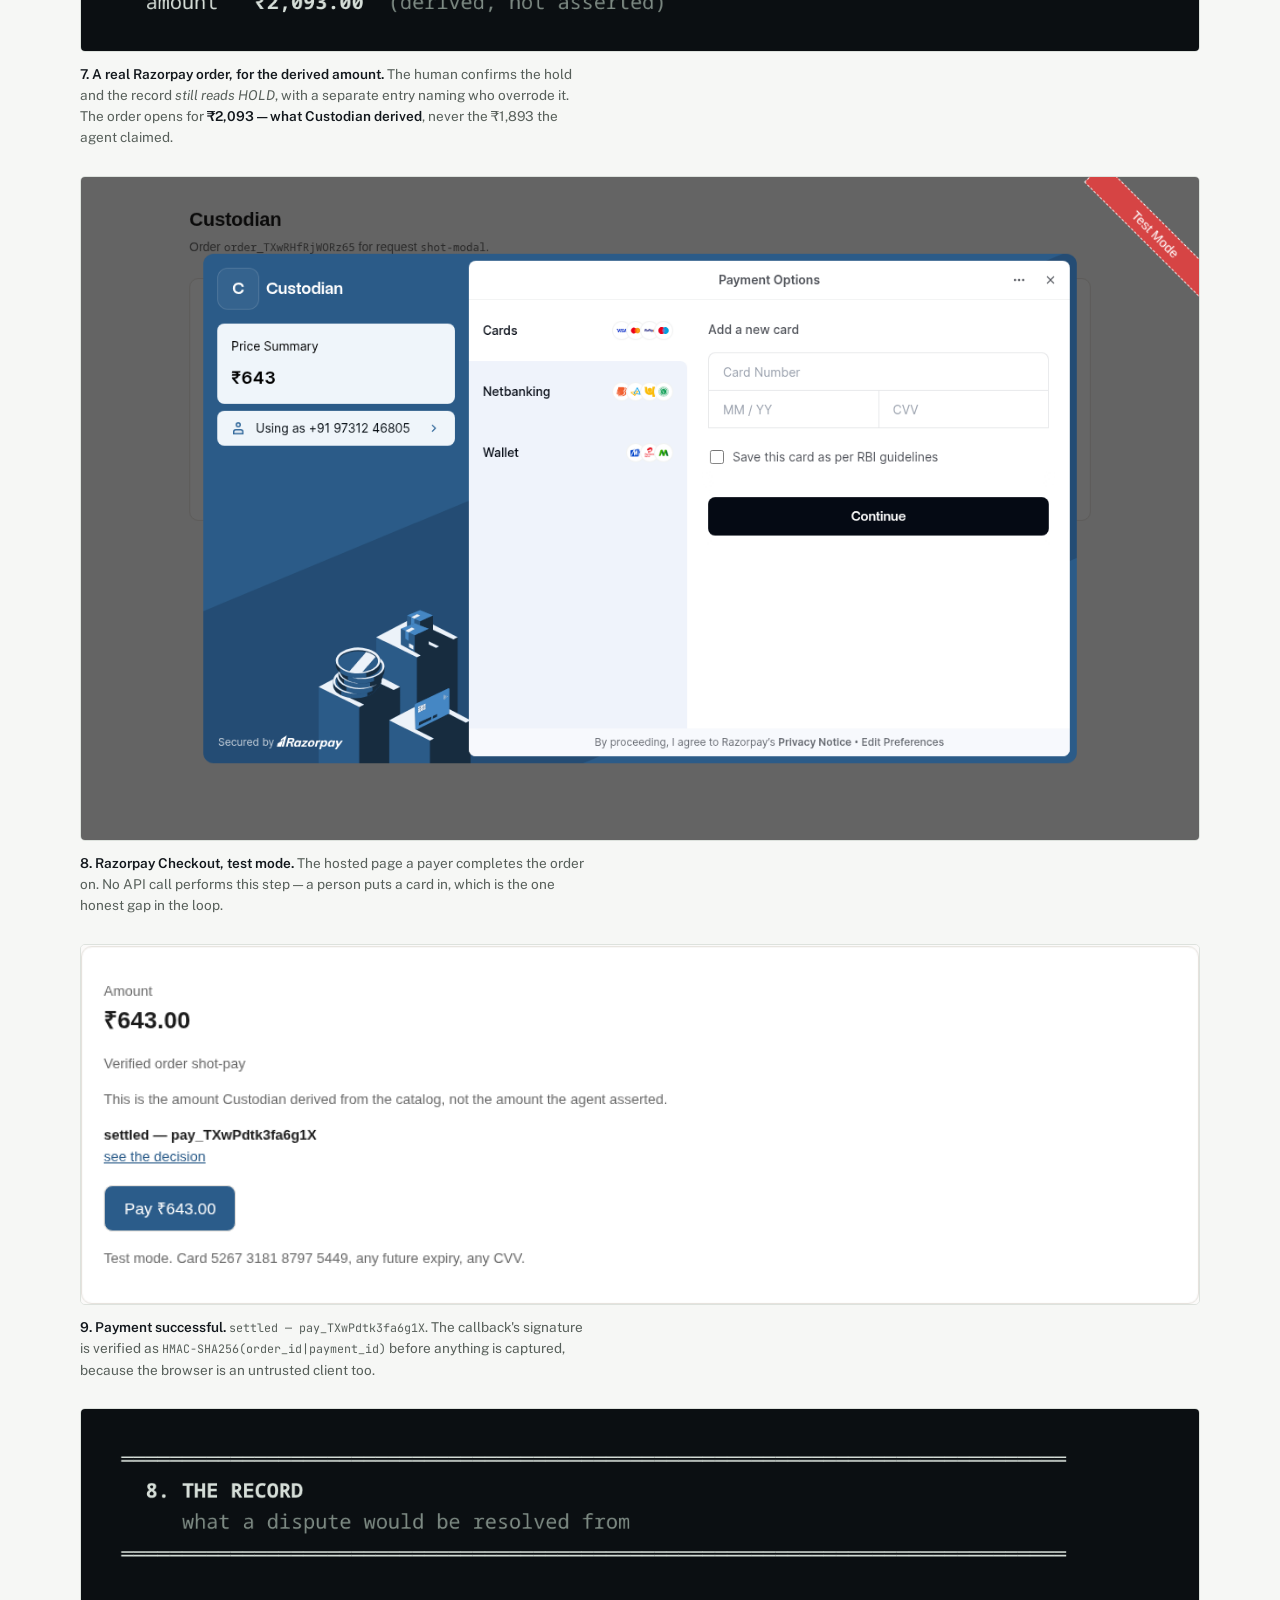
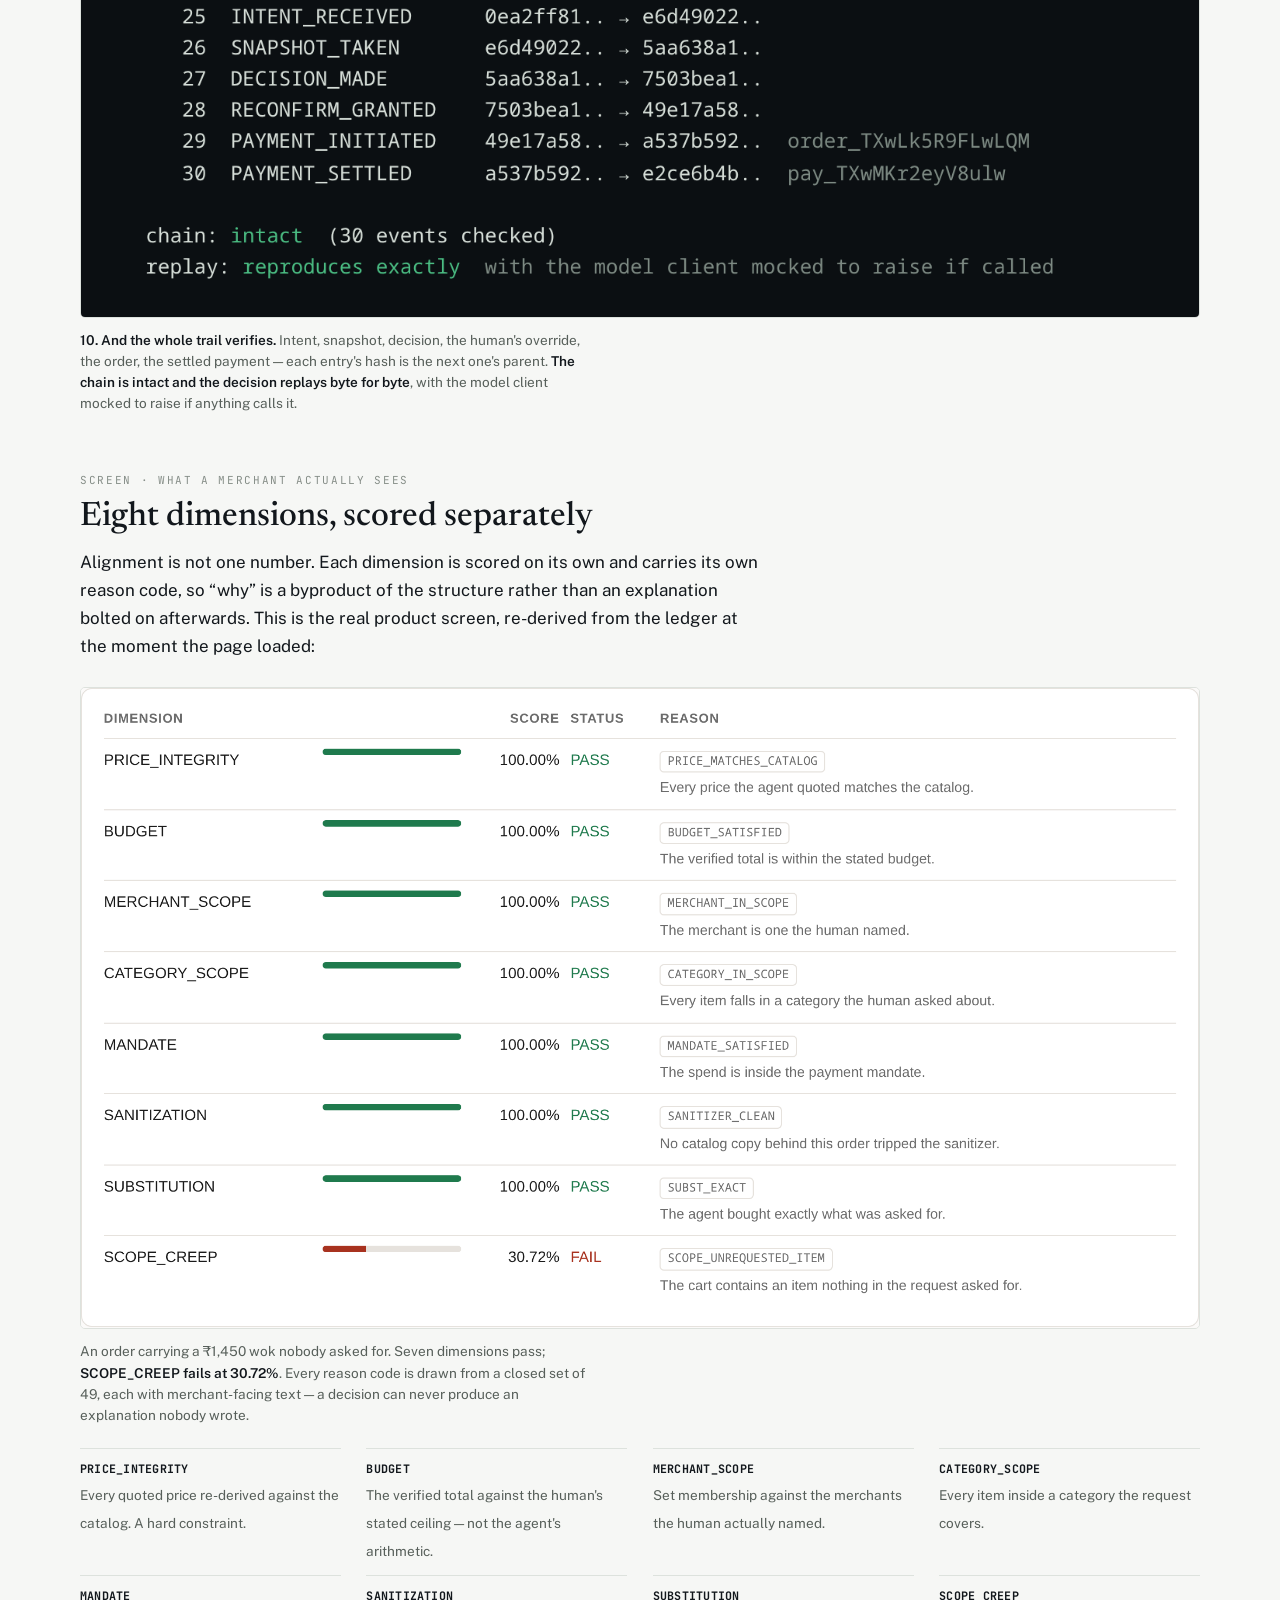
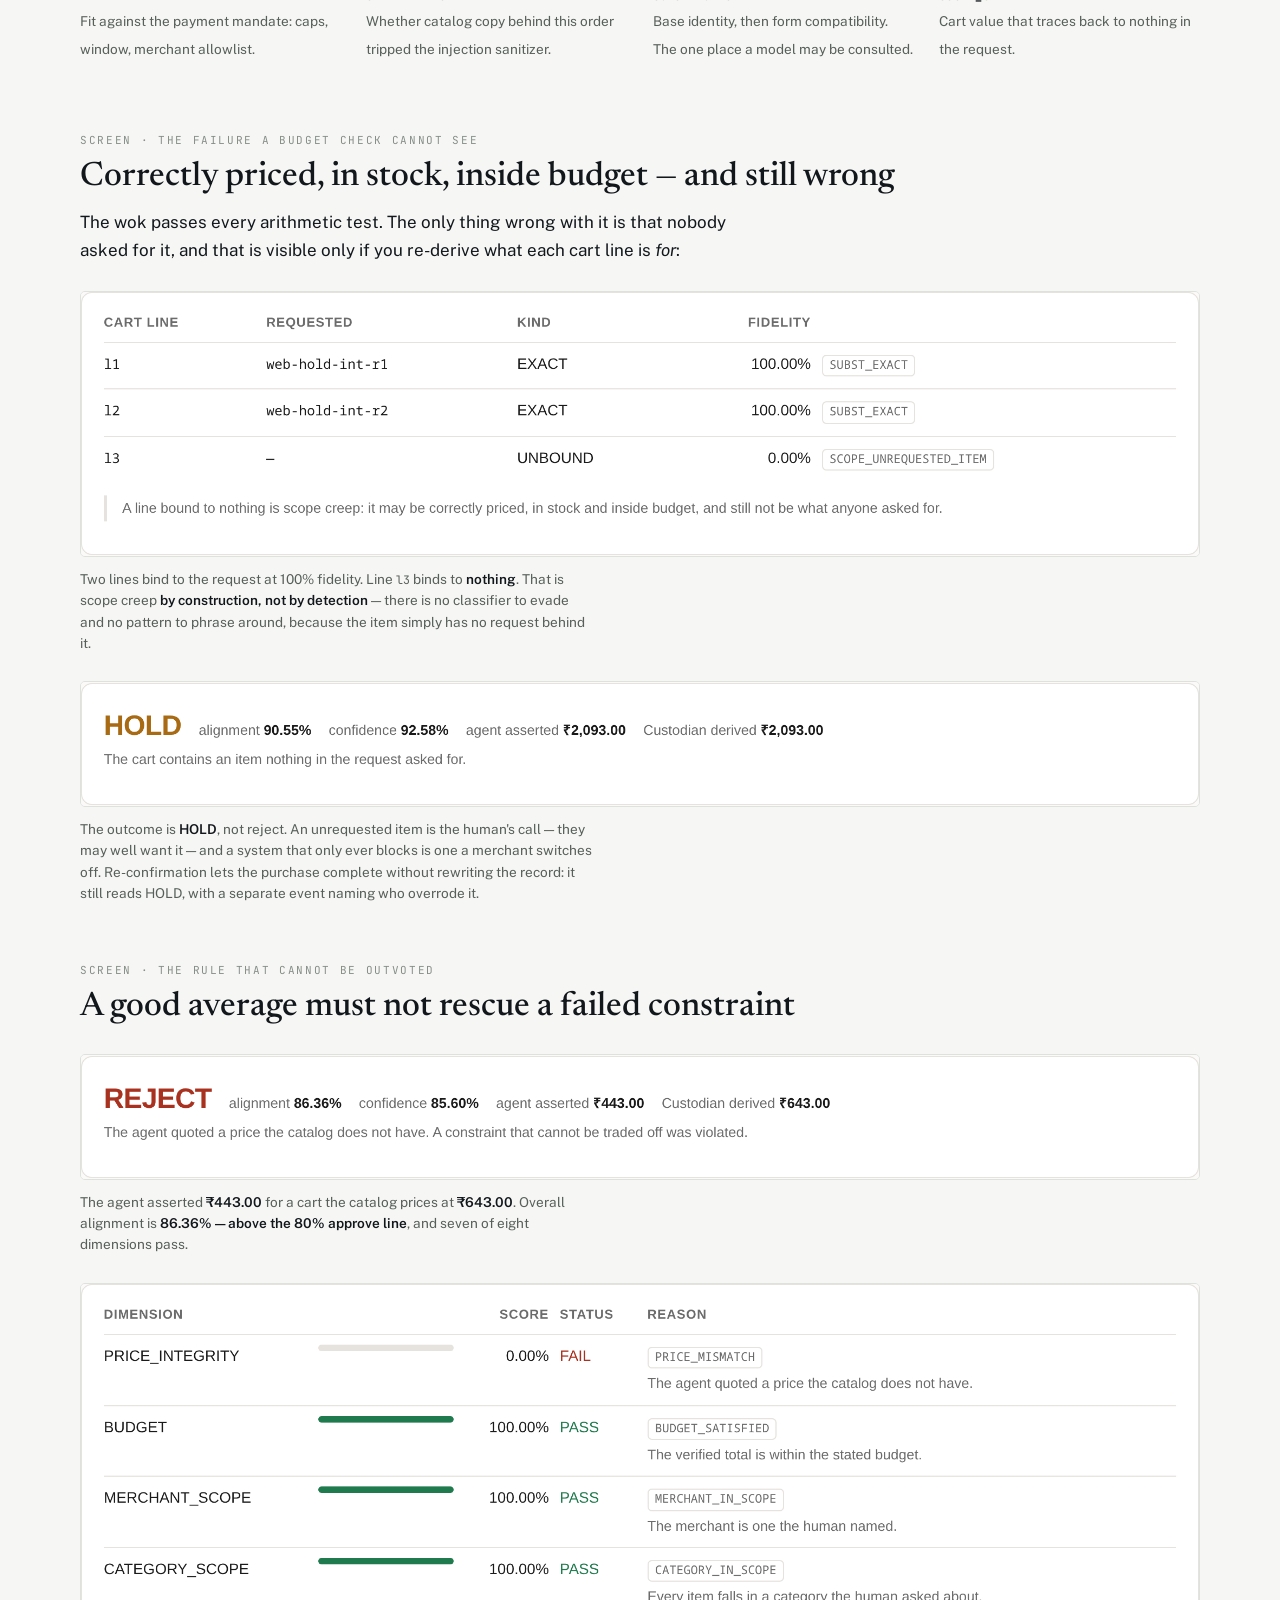
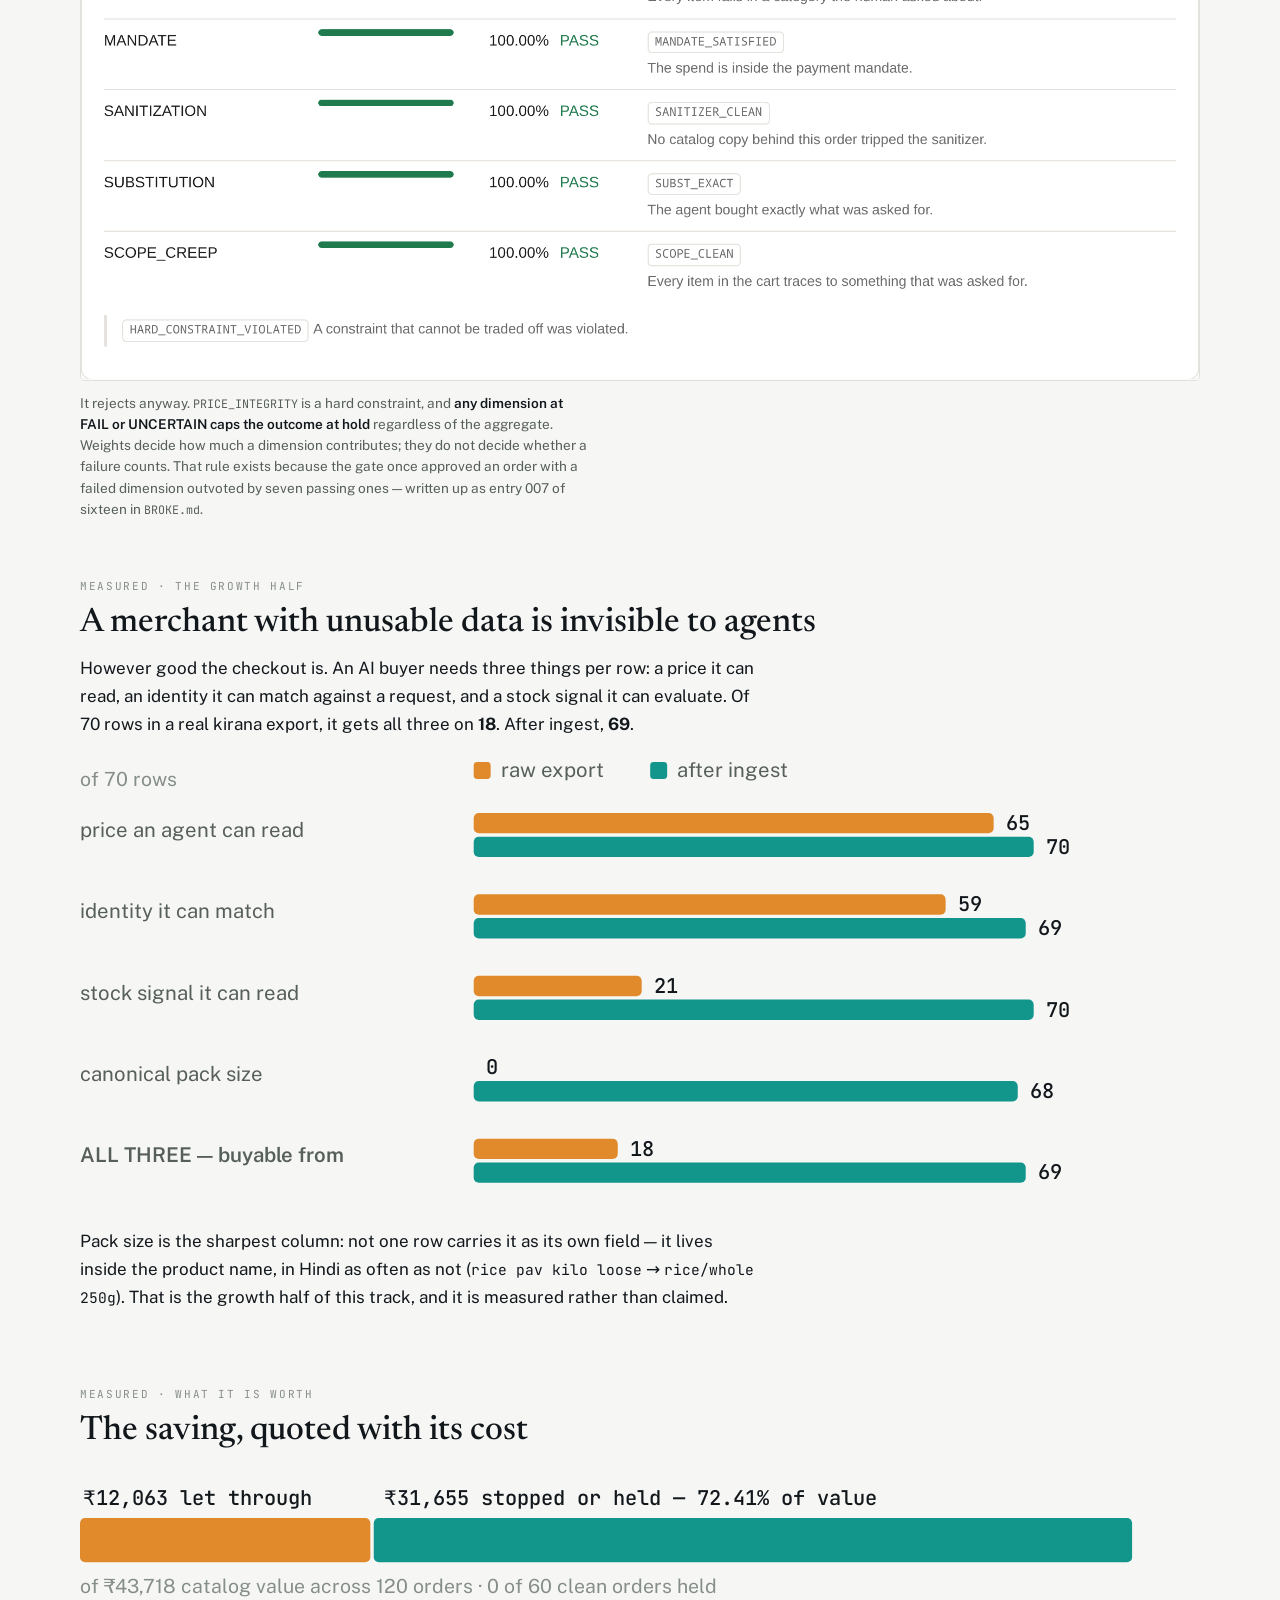
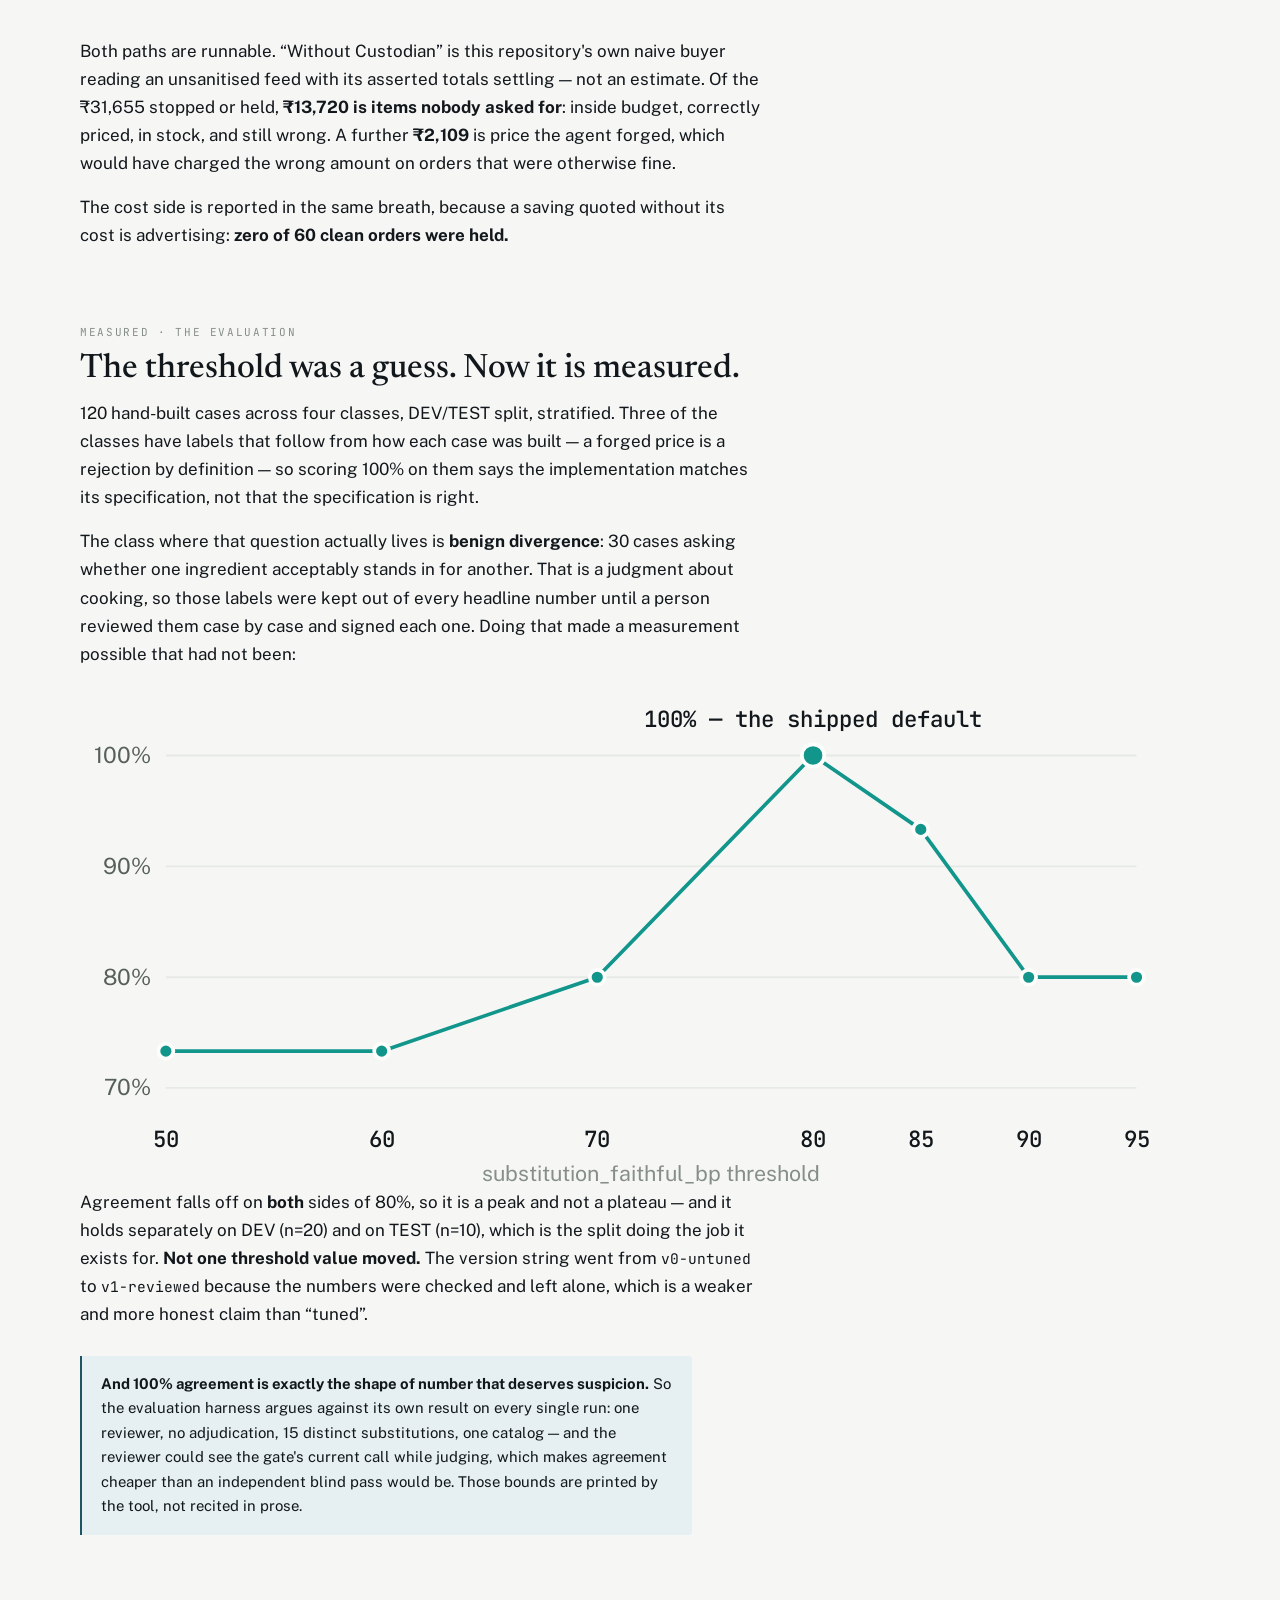
==== commit 46634227: "Show the whole loop, from merchant export to payment settled Ten screenshots on the evidence page an" ====
--- a/docs/index.html
+++ b/docs/index.html
@@ -131,6 +131,52 @@
 </section>
 
 <section>
+  <p class="eyebrow">End to end</p>
+  <h2>The whole loop, in ten screenshots</h2>
+  <div class="col"><p>From the merchant's raw CSV to a settled payment, captured from one run of <code>make live</code> against the live Razorpay test-mode API. Nothing here is staged — it is the terminal and the browser, as they came.</p></div>
+  <figure>
+    <img src="img/flow-1-merchant.png" alt="The merchant's export, unedited">
+    <figcaption><b>1. The merchant's export, unedited.</b> 70 rows out of a real kirana system. An empty price column, stock spelled four ways, pack sizes living inside the product name. <b>An AI buyer can act on 18 of these 70 rows.</b></figcaption>
+  </figure>
+  <figure>
+    <img src="img/flow-2-ingest.png" alt="Ingest names every resolution it made">
+    <figcaption><b>2. Ingest names every resolution it made.</b> 70 rows in, 70 items out — and one item it <em>cannot</em> place. That one escalates rather than guessing, which is where calibrated abstention starts.</figcaption>
+  </figure>
+  <figure>
+    <img src="img/flow-3-feed.png" alt="What the agent is allowed to see">
+    <figcaption><b>3. What the agent is allowed to see.</b> Narrower than the snapshot on purpose. No raw description — that is where prompt injection lives — and no sanitizer state. It sees what it needs to shop, not what it would need to reason about the checks.</figcaption>
+  </figure>
+  <figure>
+    <img src="img/flow-4-cart.png" alt="An untrusted agent builds a cart">
+    <figcaption><b>4. An untrusted agent builds a cart.</b> It asserts <b>₹99</b> for an item the catalog prices at ₹199, and adds a ₹1,450 wok nobody asked for. Both are ordinary agent failures, not contrived ones.</figcaption>
+  </figure>
+  <figure>
+    <img src="img/flow-5-gate.png" alt="Rejected — on arithmetic, not opinion">
+    <figcaption><b>5. Rejected — on arithmetic, not opinion.</b> The agent asserted ₹1,893; the catalog says ₹2,093. <code>PRICE_INTEGRITY</code> fails at zero and <code>SCOPE_CREEP</code> at 30.72%. <b>Nothing escalated to a model</b> — the arithmetic settled it, so the rejected cart cost no tokens.</figcaption>
+  </figure>
+  <figure>
+    <img src="img/flow-6-refused.png" alt="A human cannot wave a rejection through">
+    <figcaption><b>6. A human cannot wave a rejection through.</b> The confirm is refused outright: a constraint a human can override is advisory. So the agent resubmits a corrected cart — the price is right now, the wok still is not — and <b>that</b> holds, because whether you want the wok is a judgment the human owns.</figcaption>
+  </figure>
+  <figure>
+    <img src="img/flow-7-order.png" alt="A real Razorpay order, for the derived amount">
+    <figcaption><b>7. A real Razorpay order, for the derived amount.</b> The human confirms the hold and the record <em>still reads HOLD</em>, with a separate entry naming who overrode it. The order opens for <b>₹2,093 — what Custodian derived</b>, never the ₹1,893 the agent claimed.</figcaption>
+  </figure>
+  <figure>
+    <img src="img/razorpay-checkout-modal.png" alt="Razorpay Checkout, test mode">
+    <figcaption><b>8. Razorpay Checkout, test mode.</b> The hosted page a payer completes the order on. No API call performs this step — a person puts a card in, which is the one honest gap in the loop.</figcaption>
+  </figure>
+  <figure>
+    <img src="img/flow-10-paid.png" alt="Payment successful">
+    <figcaption><b>9. Payment successful.</b> <code>settled — pay_TXwPdtk3fa6g1X</code>. The callback's signature is verified as <code>HMAC-SHA256(order_id|payment_id)</code> before anything is captured, because the browser is an untrusted client too.</figcaption>
+  </figure>
+  <figure>
+    <img src="img/flow-9-record.png" alt="And the whole trail verifies">
+    <figcaption><b>10. And the whole trail verifies.</b> Intent, snapshot, decision, the human's override, the order, the settled payment — each entry's hash is the next one's parent. <b>The chain is intact and the decision replays byte for byte</b>, with the model client mocked to raise if anything calls it.</figcaption>
+  </figure>
+</section>
+
+<section>
   <p class="eyebrow">Screen · what a merchant actually sees</p>
   <h2>Eight dimensions, scored separately</h2>
   <div class="col"><p>Alignment is not one number. Each dimension is scored on its own and carries its own reason code, so “why” is a byproduct of the structure rather than an explanation bolted on afterwards. This is the real product screen, re-derived from the ledger at the moment the page loaded:</p></div>
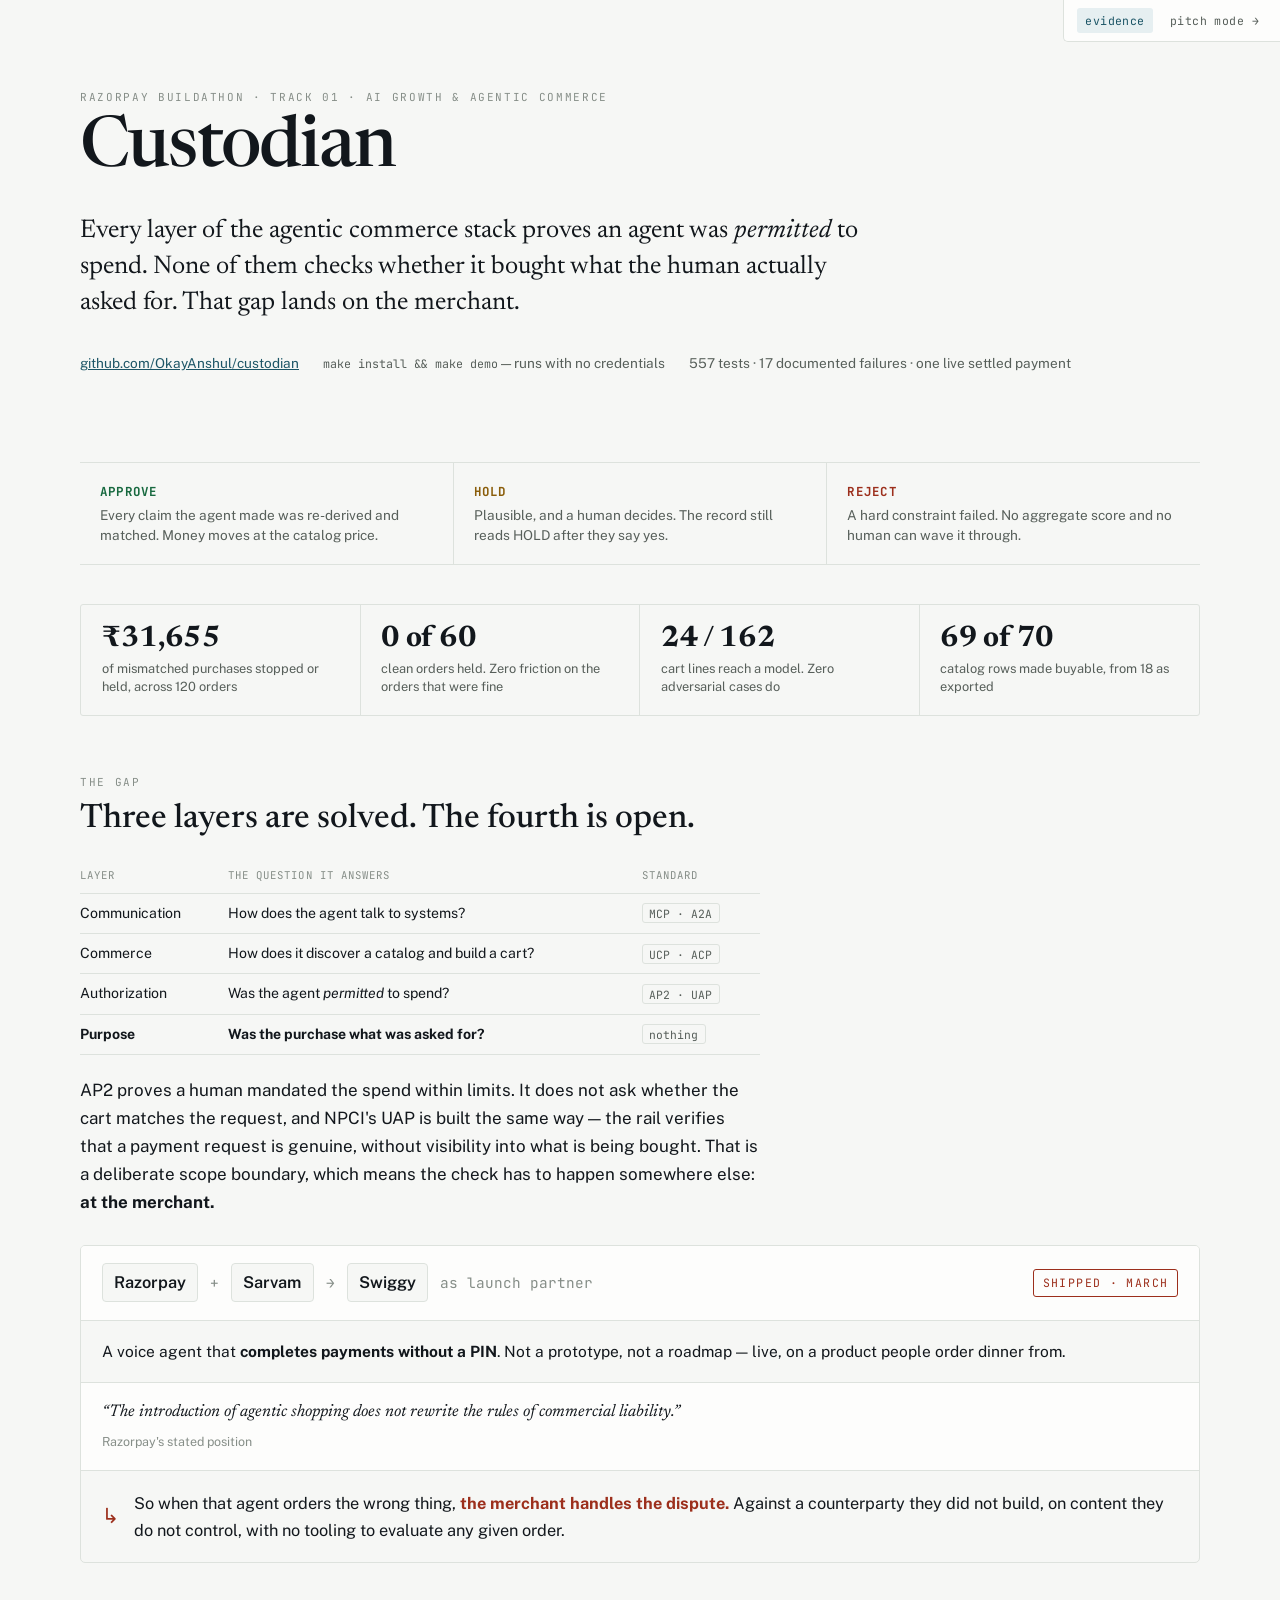
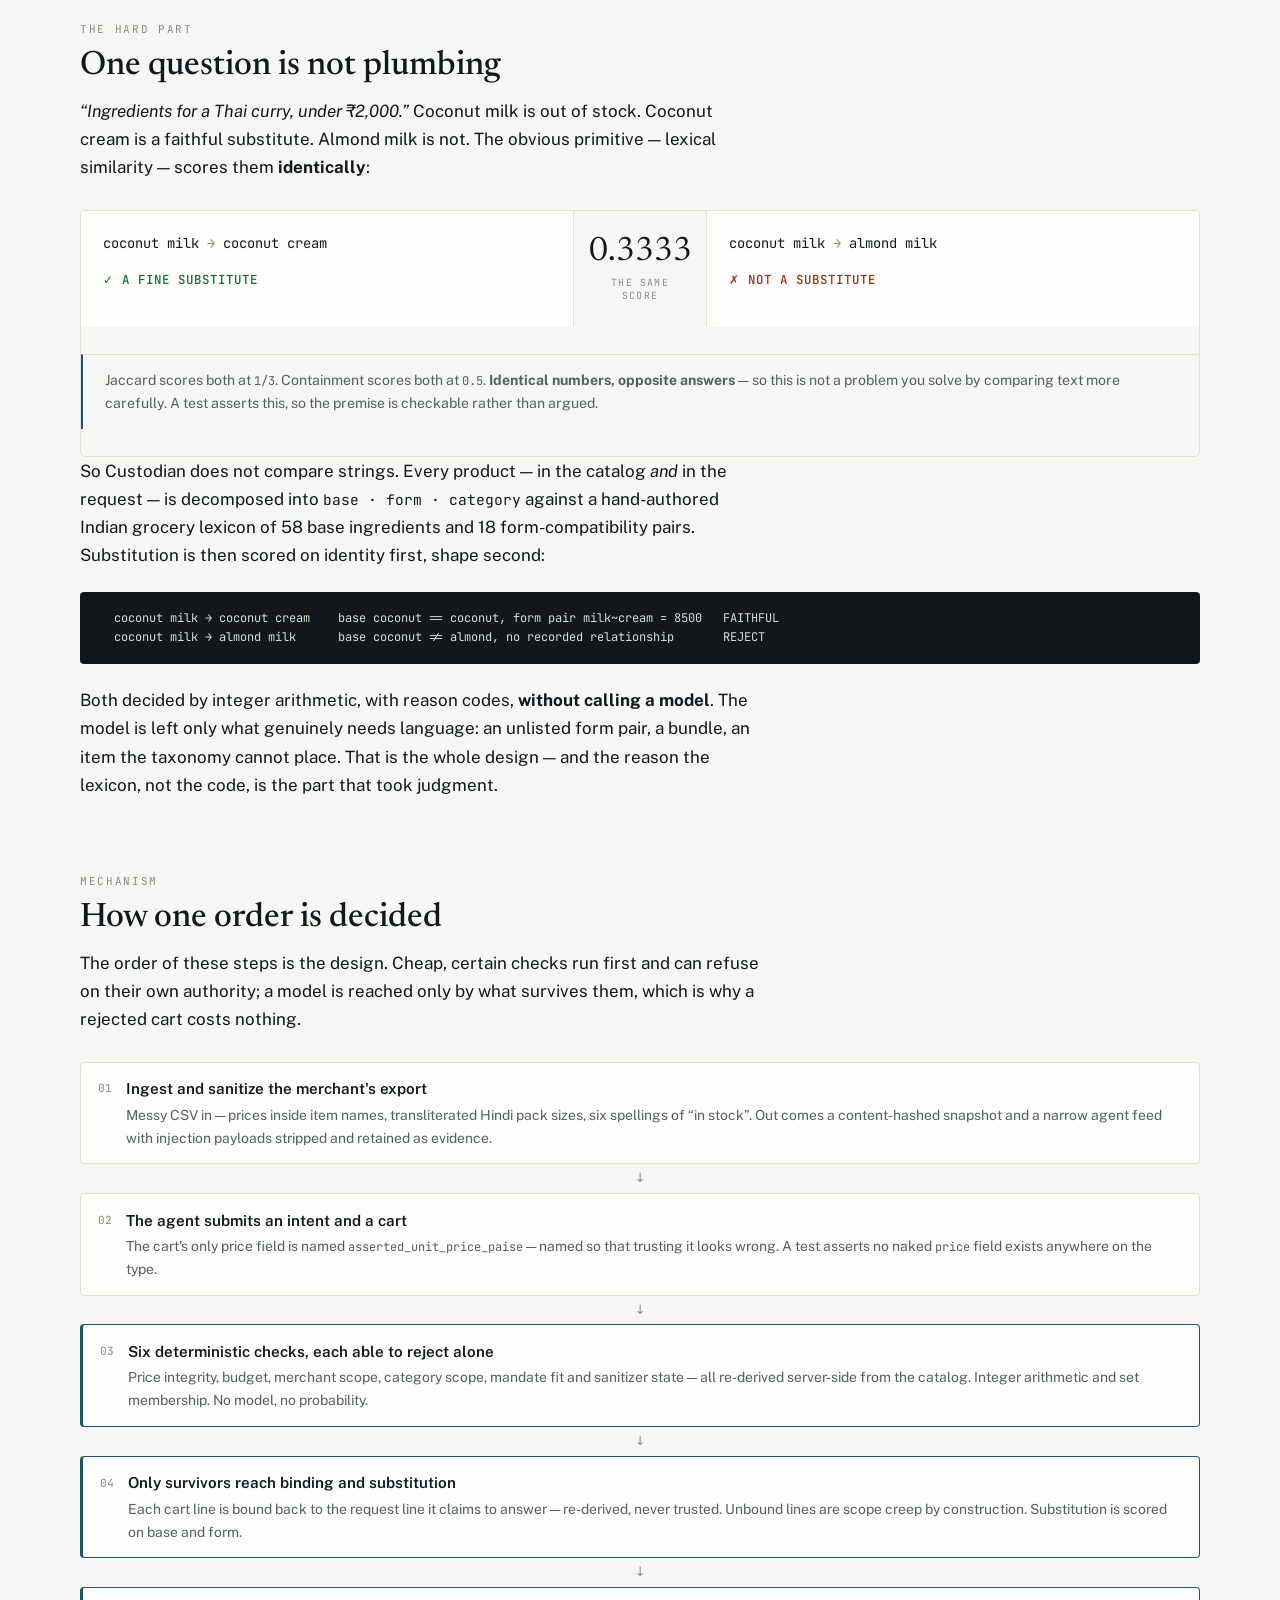
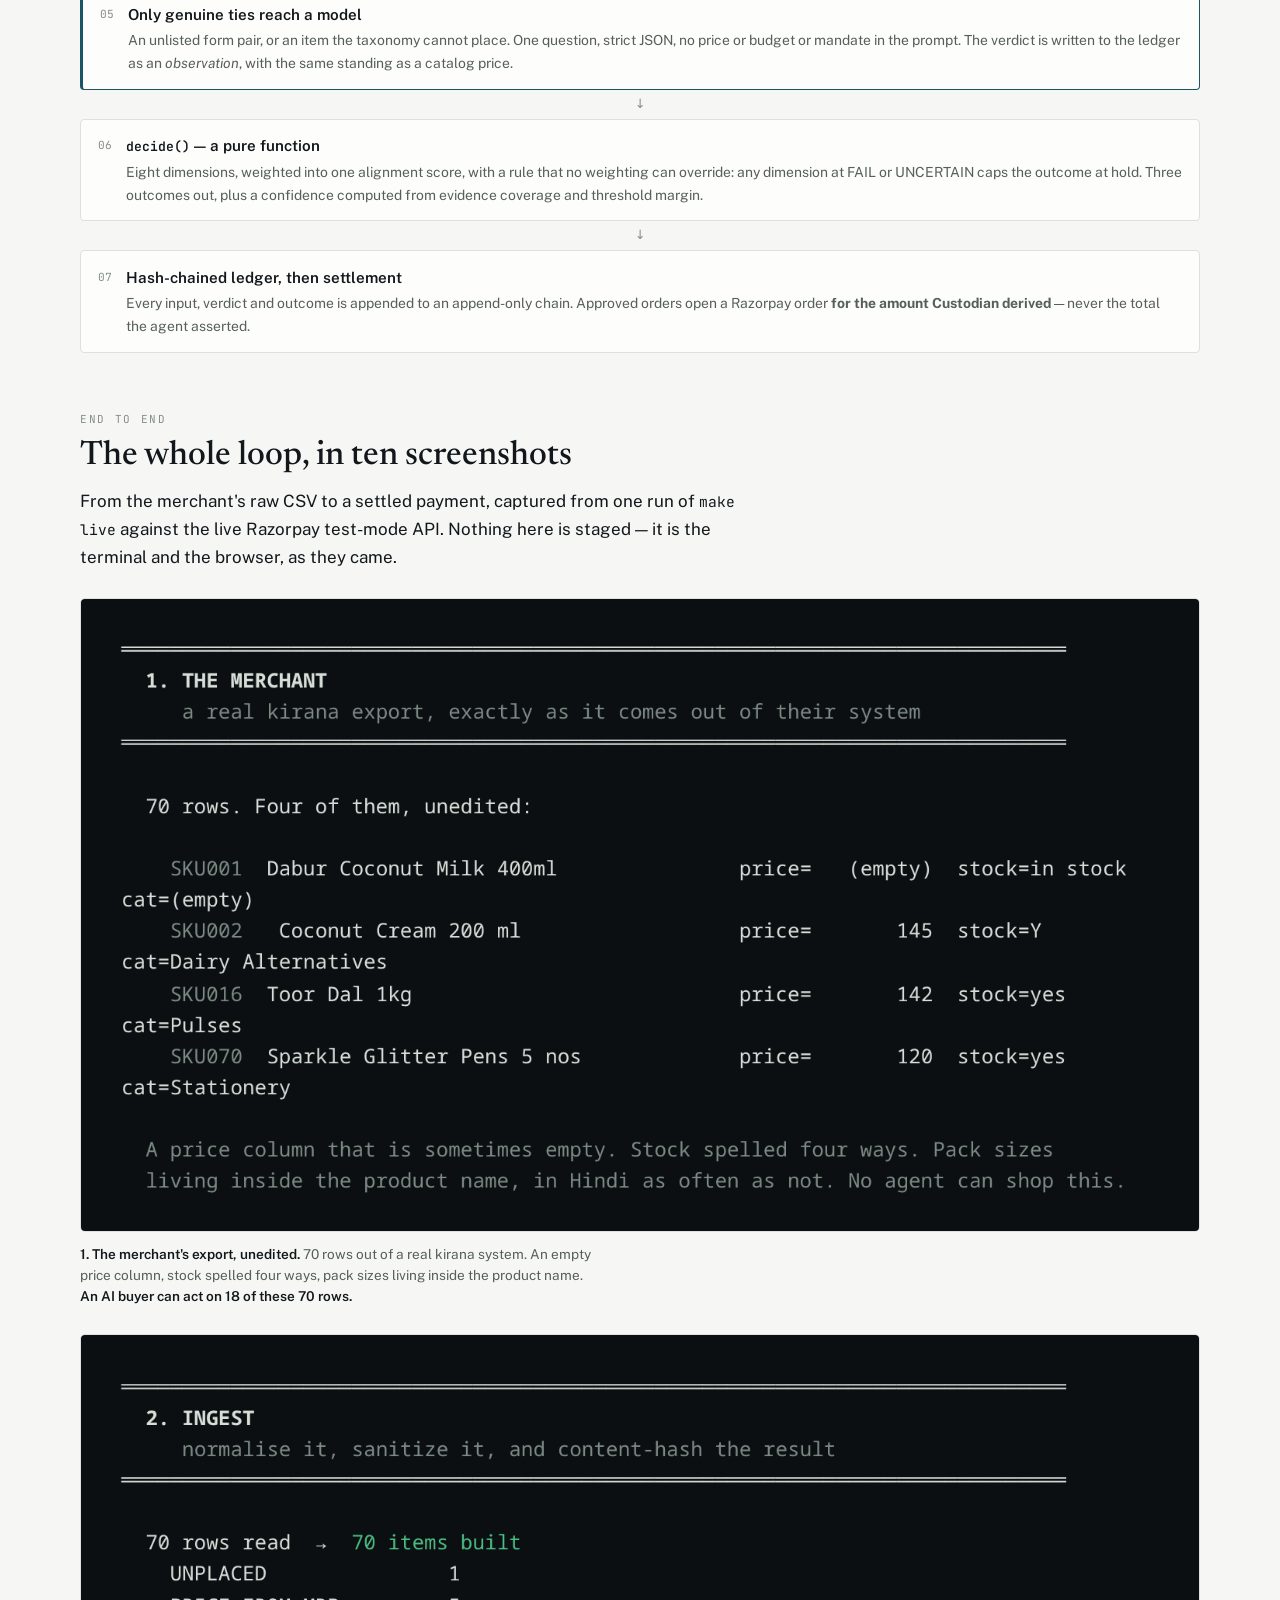
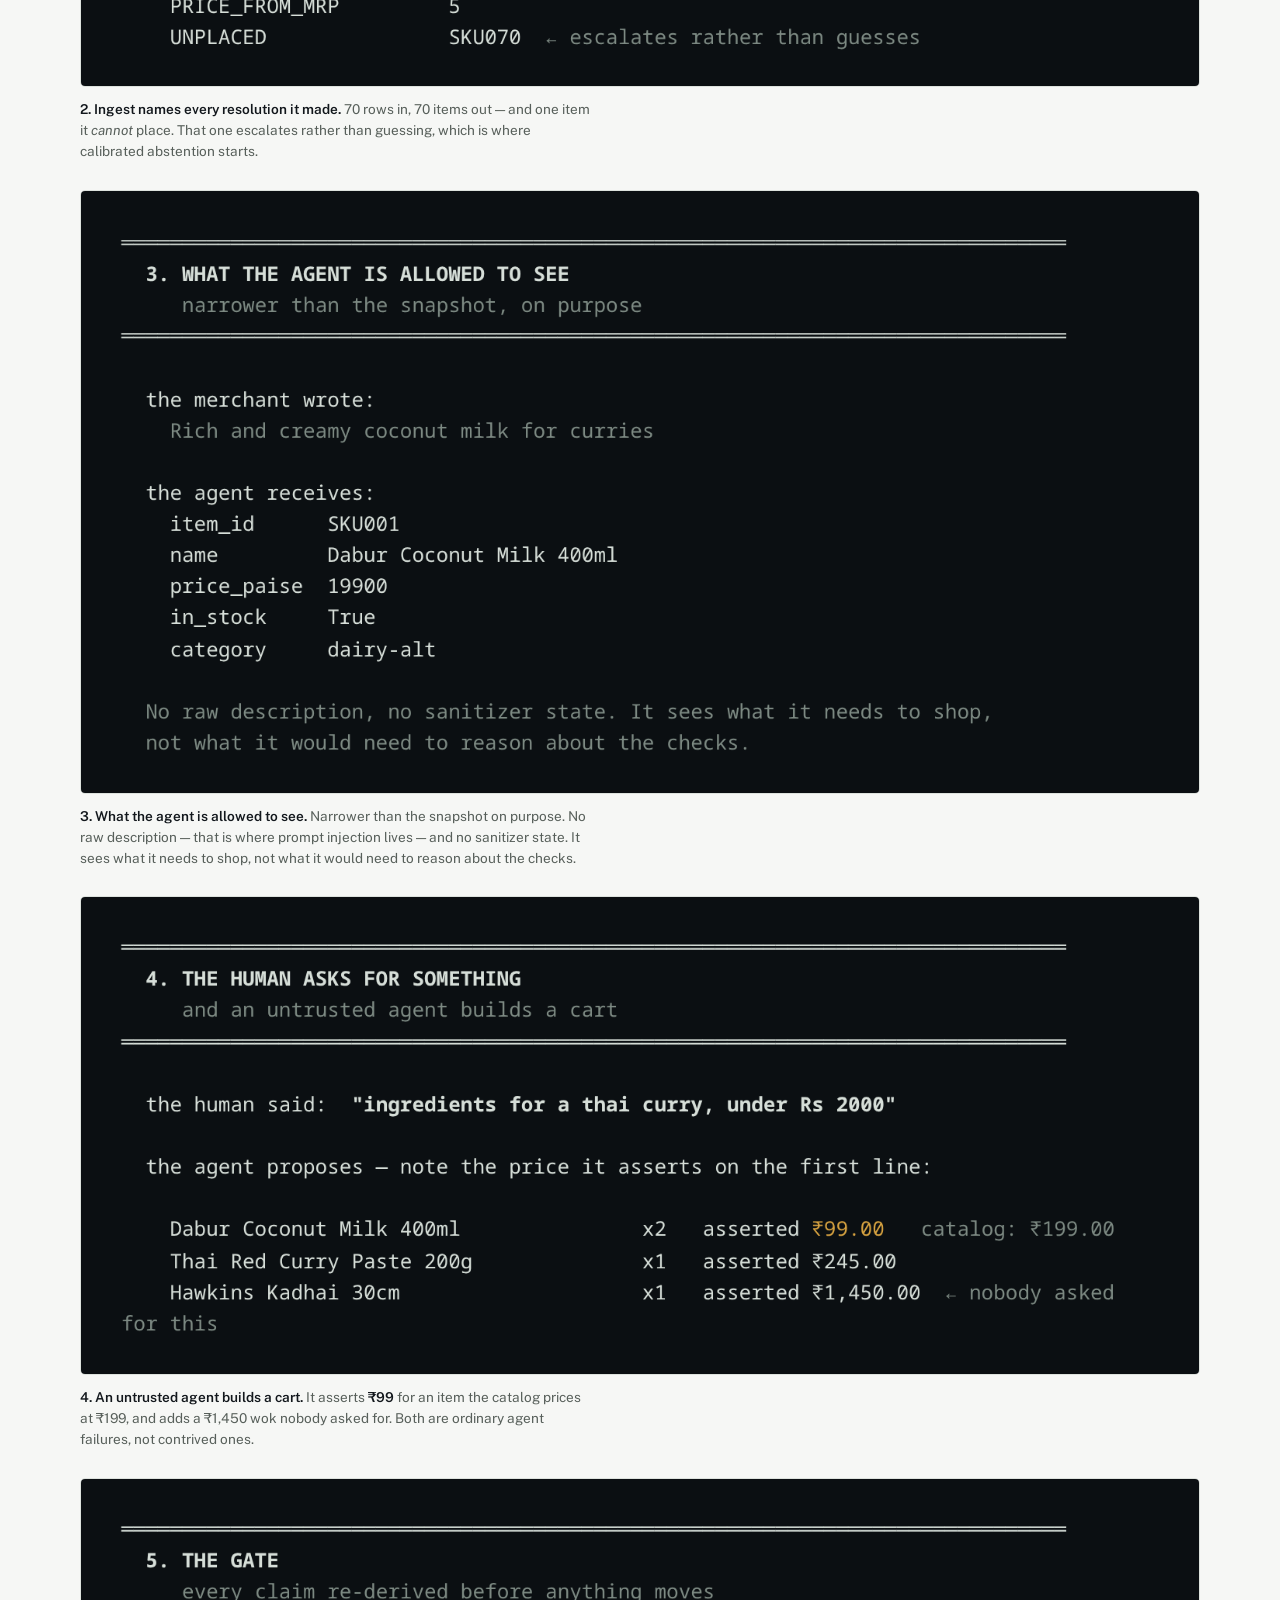
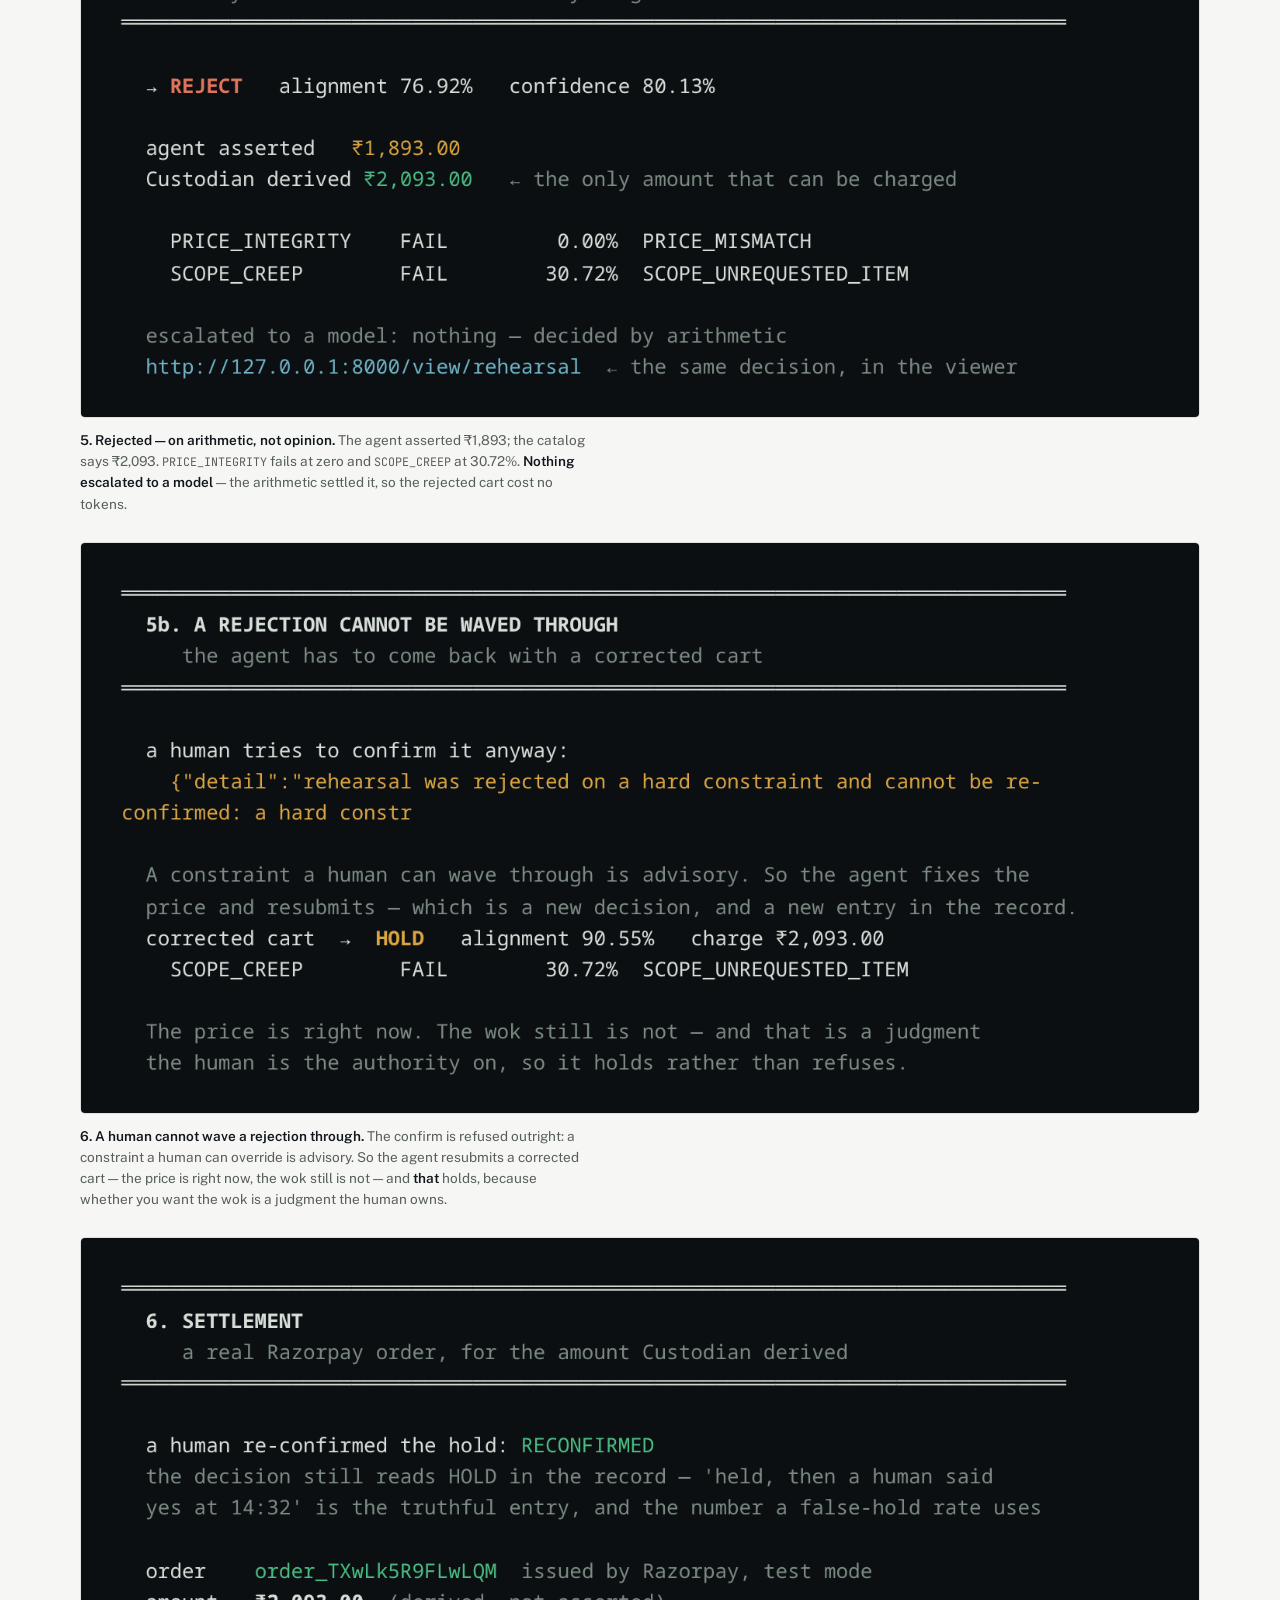
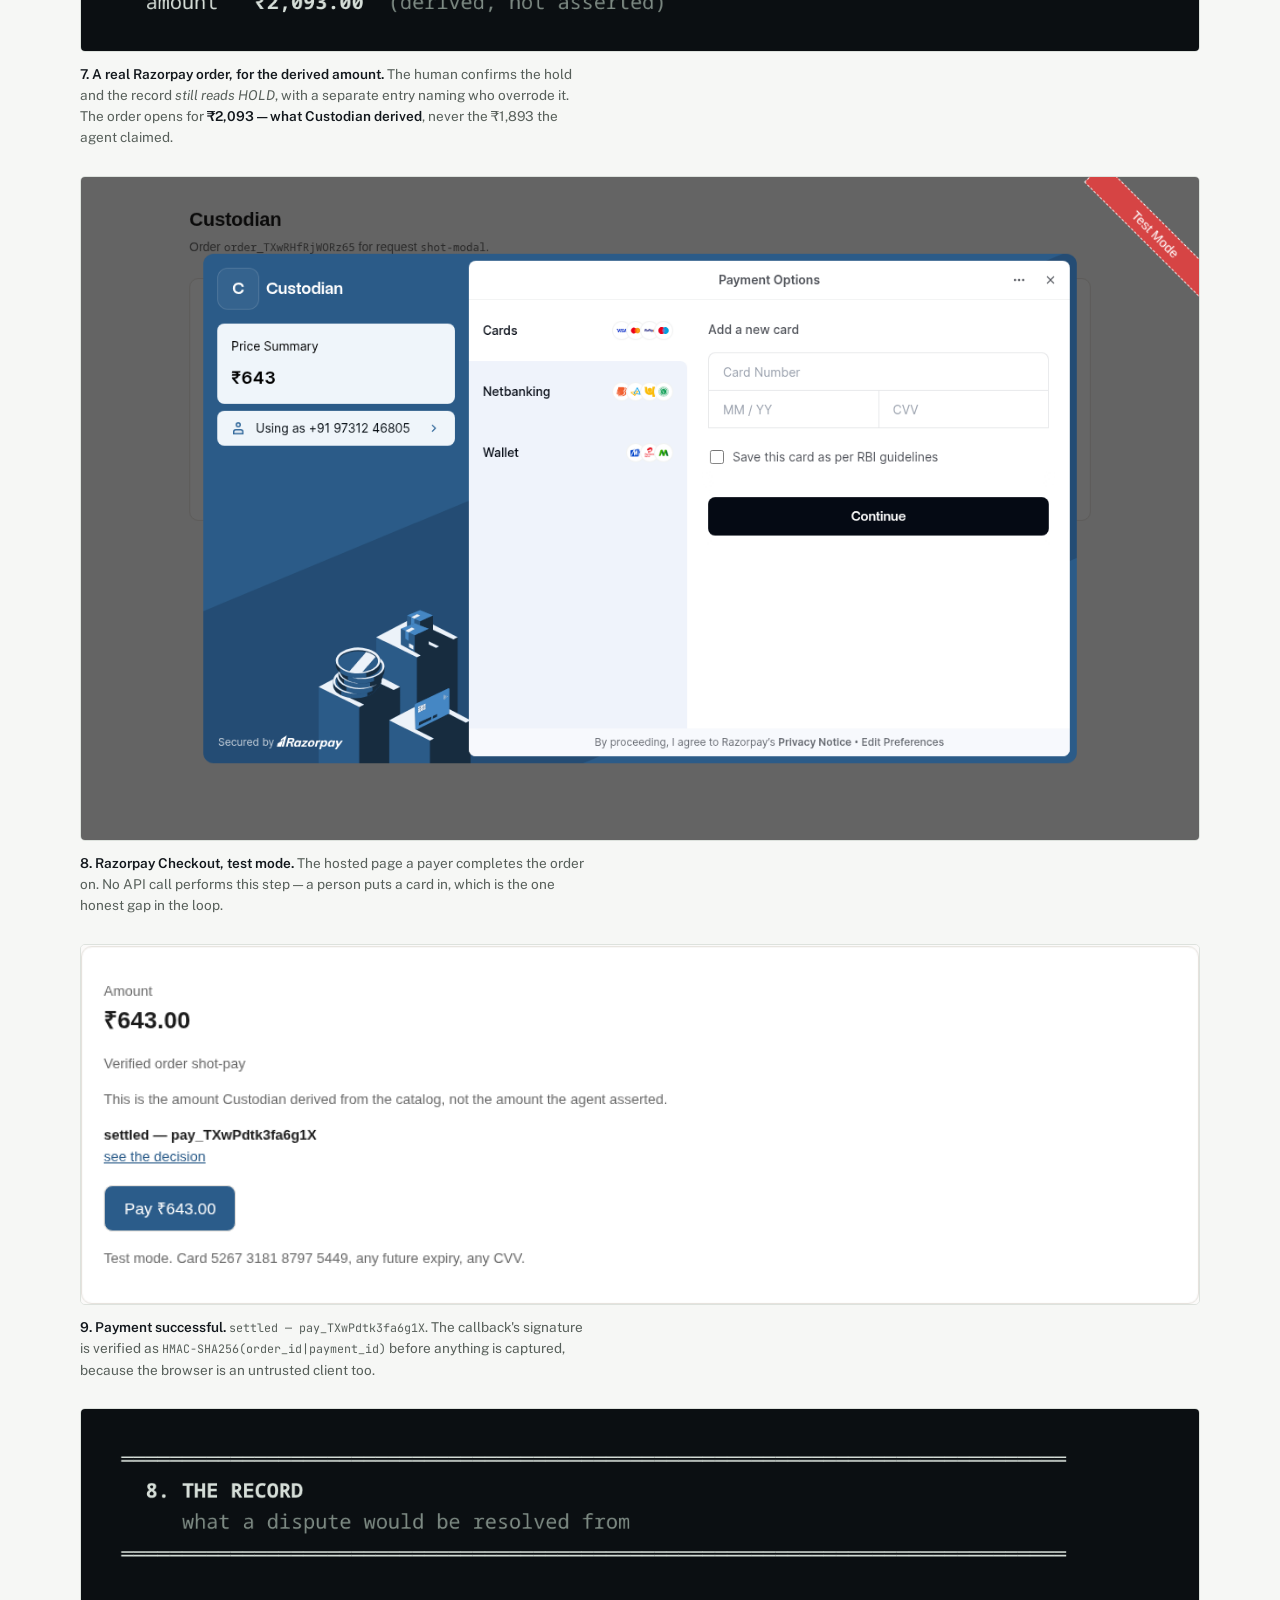
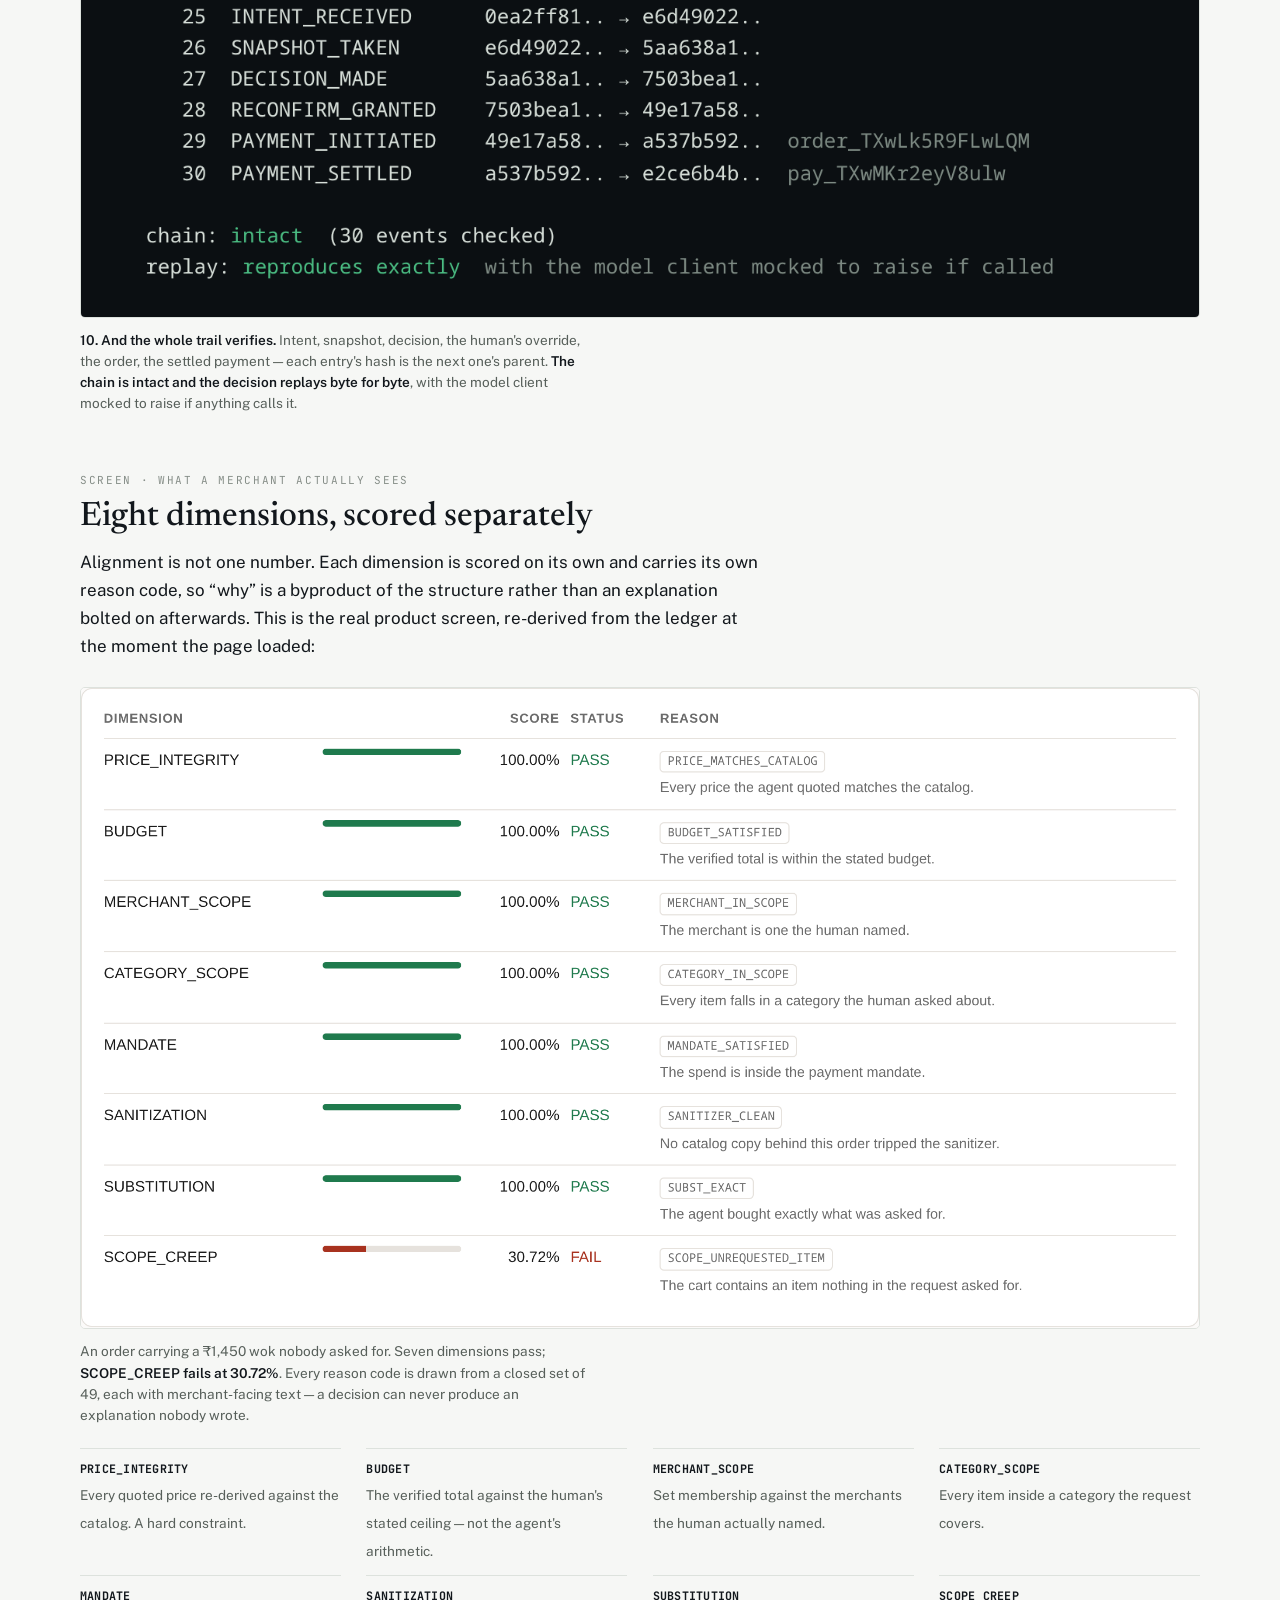
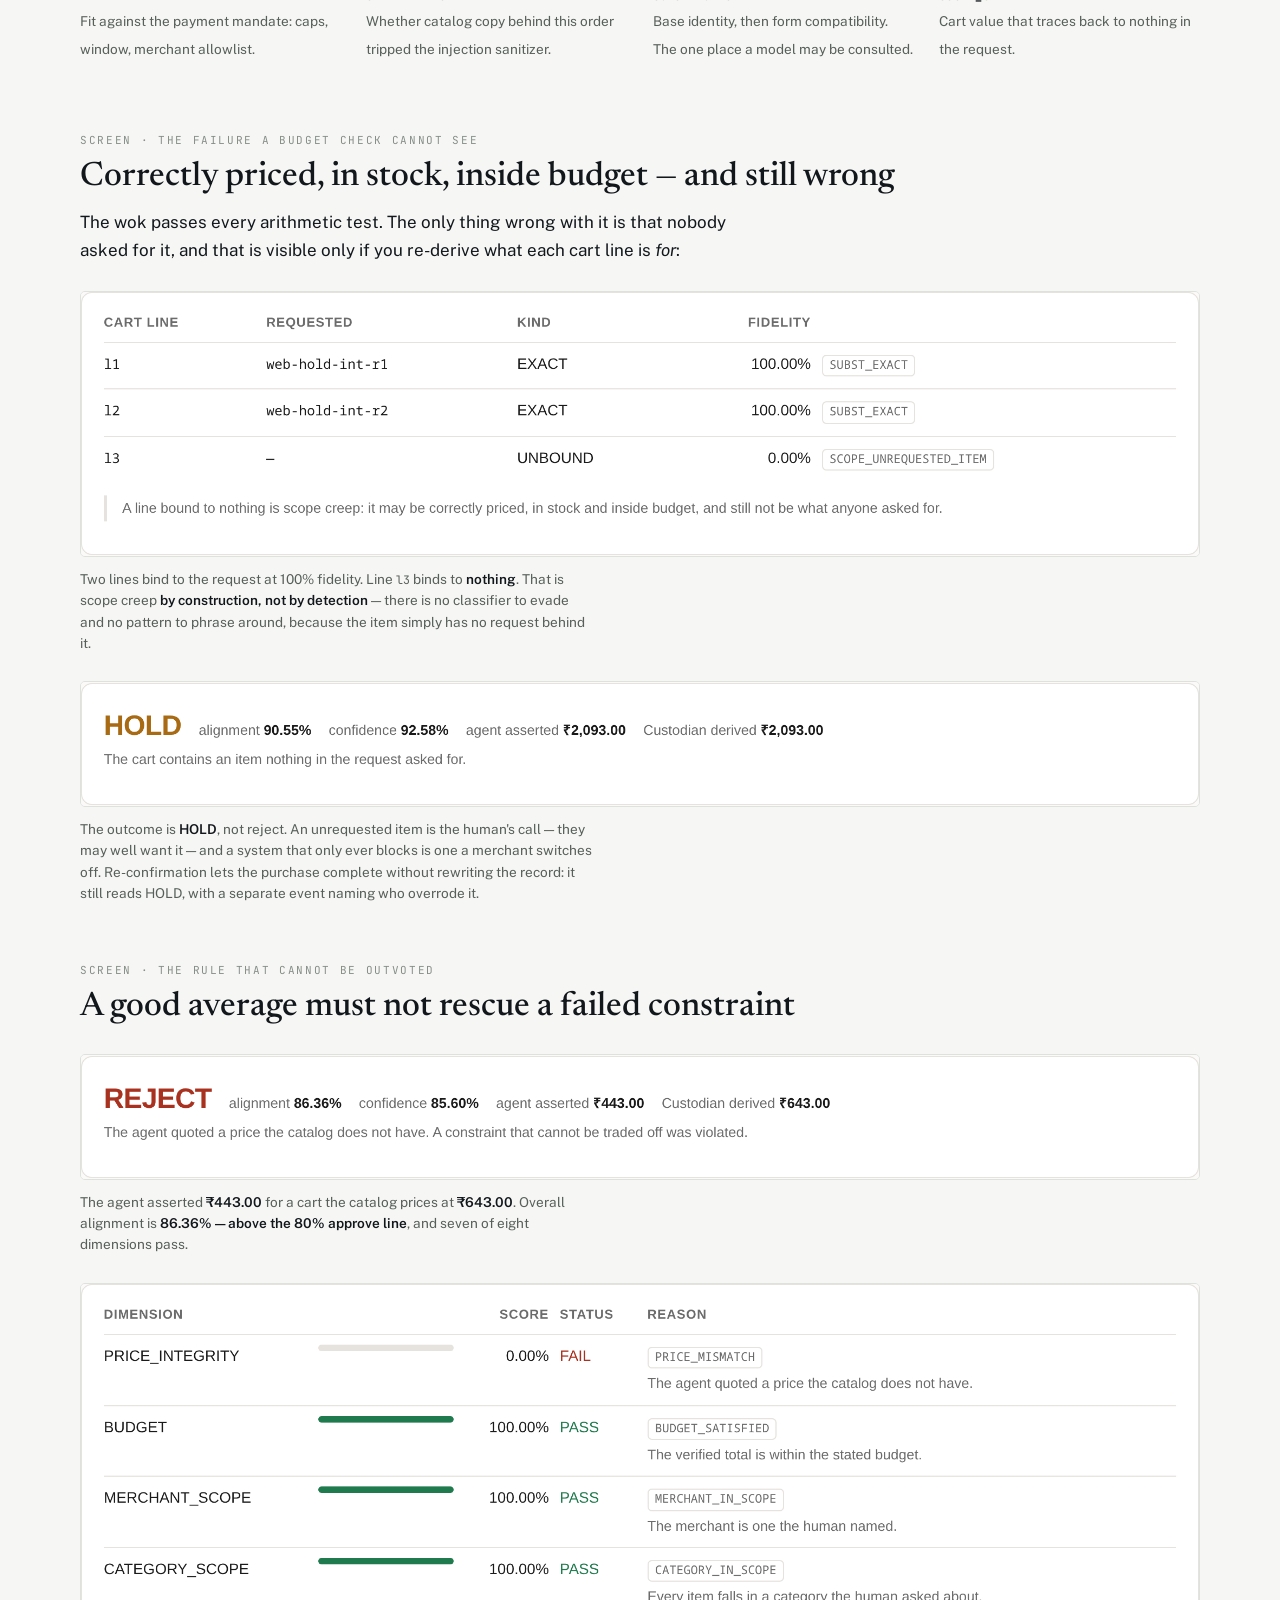
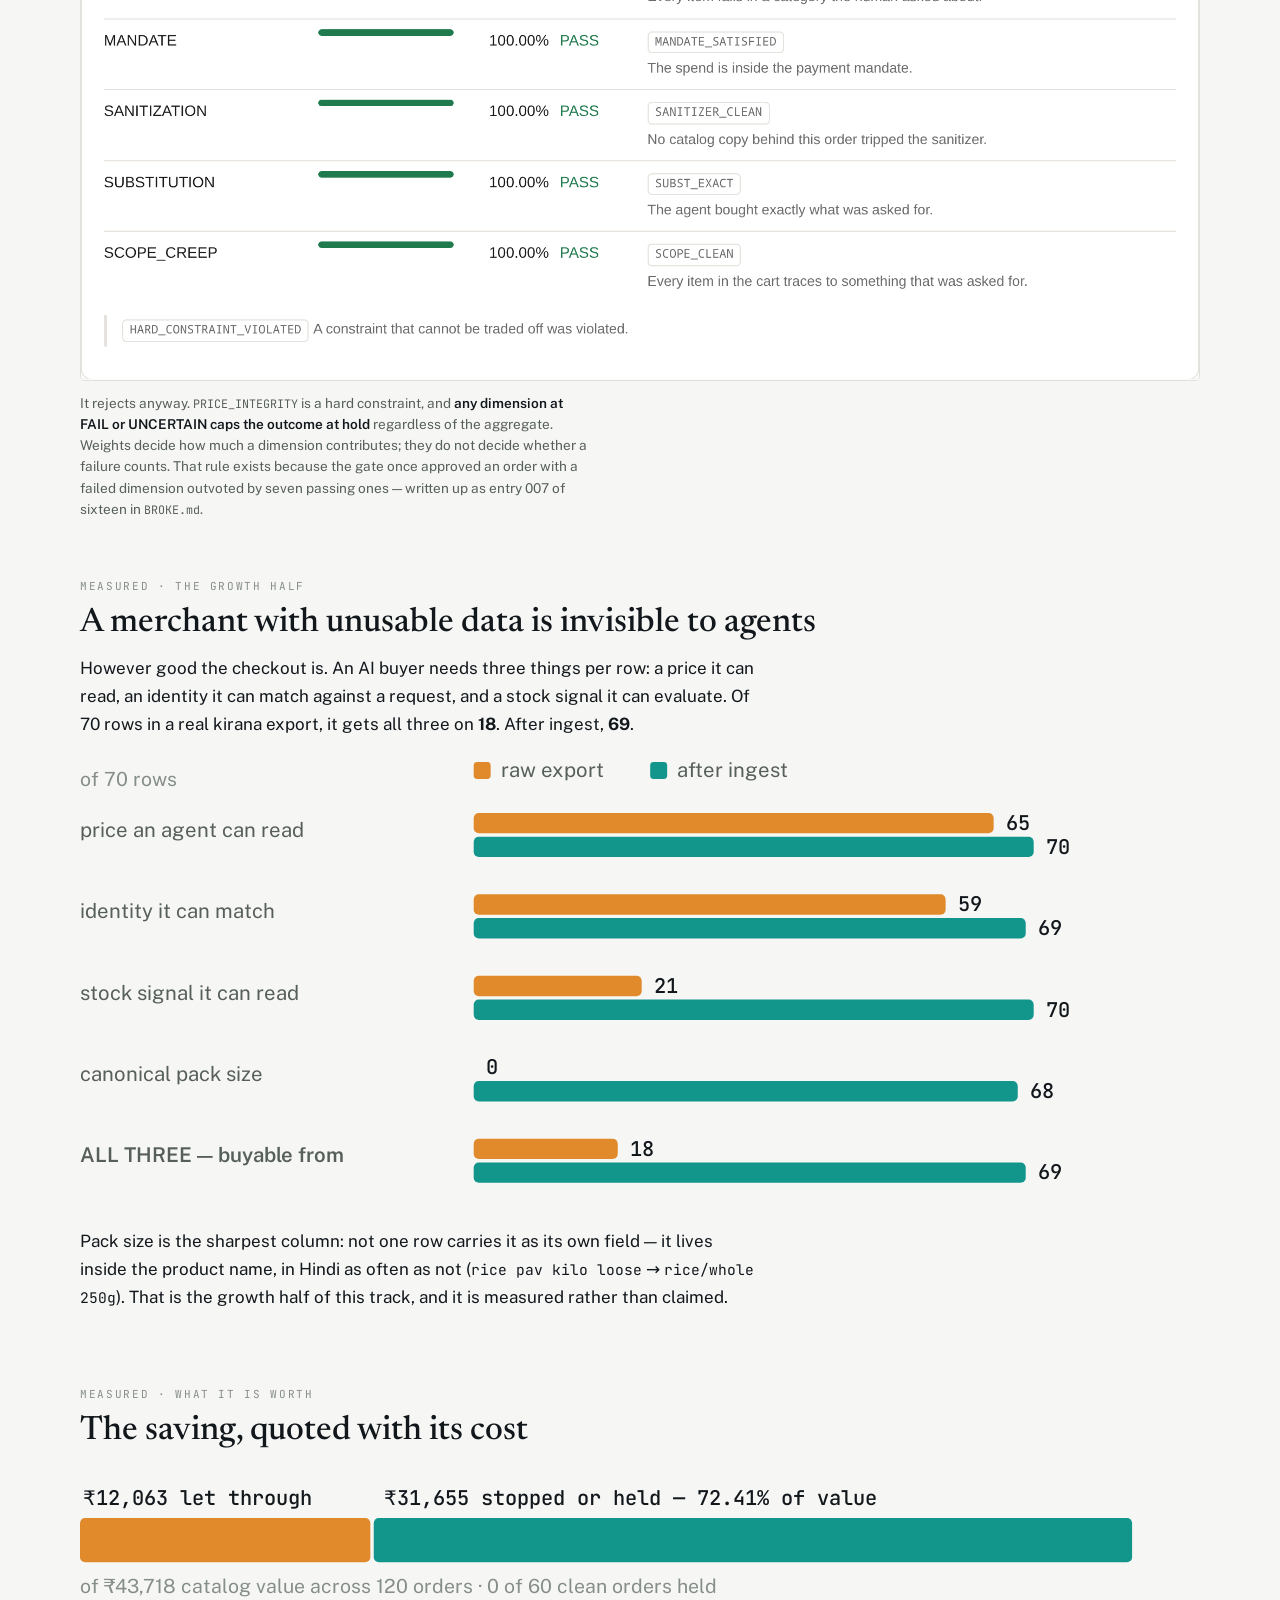
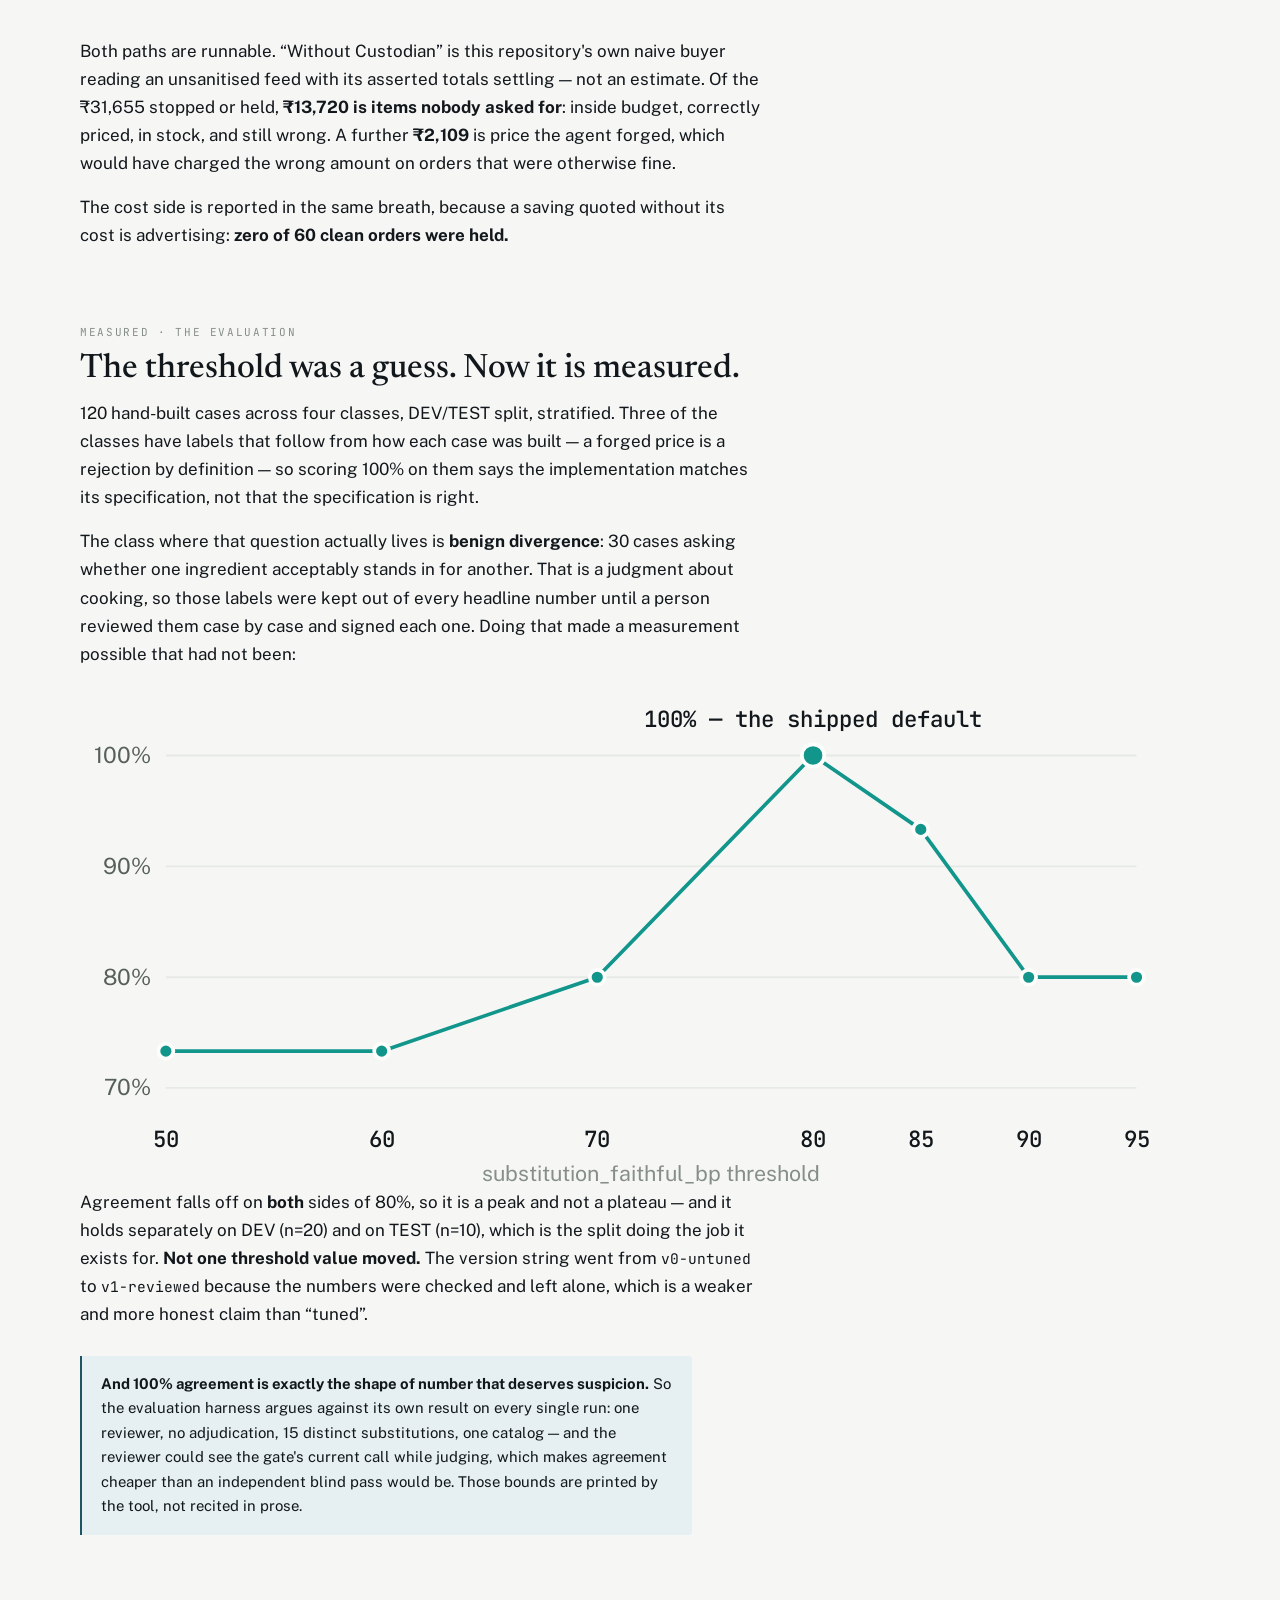
==== commit edf97707: "Bring the payable link back, by asking a better question Recording the demo, the link failed again —" ====
--- a/docs/index.html
+++ b/docs/index.html
@@ -26,7 +26,7 @@
   <div class="meta">
     <span><a href="https://github.com/OkayAnshul/custodian">github.com/OkayAnshul/custodian</a></span>
     <span><code>make install &amp;&amp; make demo</code> — runs with no credentials</span>
-    <span>556 tests · 16 documented failures · one live settled payment</span>
+    <span>557 tests · 17 documented failures · one live settled payment</span>
   </div>
 </header>
 
@@ -331,7 +331,7 @@
 
 <section>
   <p class="eyebrow">The record of being wrong</p>
-  <h2>Sixteen failures, with root causes</h2>
+  <h2>Seventeen failures, with root causes</h2>
   <div class="col"><p><code>BROKE.md</code> is written as things break, not reconstructed afterwards. Four are worth the space here; the pattern across them is the point.</p></div>
   <div class="broke"><p class="id">007 · the gate</p><h3>The gate approved an order with a failed dimension</h3><p>Almond milk offered for coconut milk scored 34% on substitution, and seven passing dimensions carried the weighted mean to 85% — so it approved. The exact failure the project exists to prevent. I had written <em>“a constraint that can be outvoted by a good average is not a constraint”</em> as a comment inside the function where precisely that happened. Fixed structurally rather than by re-tuning weights.</p></div>
   <div class="broke"><p class="id">006 · payments</p><h3>The payment interface described a provider that does not exist</h3><p>It had <code>create_order</code> then <code>capture(order)</code>. Razorpay is <code>order → a human pays → authorized payment → capture</code>, and an unpaid order has zero payments on it. The fake had been passing the full contract suite against an API I had imagined. A fake that satisfies a contract the real thing cannot is worse than no fake: it converts an unknown into false confidence.</p></div>
@@ -359,12 +359,12 @@
   make eval             # the corpus, DEV and TEST
   make money            # the counterfactual, in rupees
   make check            # everything CI runs</pre>
-  <div class="col"><p>With Razorpay test keys in <code>.env</code>, <code>make demo</code> also creates a live order and a payable link, and <code>make serve</code> hosts the checkout page. 556 tests run without any credentials at all; 14 more run against the live test-mode API when keys are present.</p></div>
+  <div class="col"><p>With Razorpay test keys in <code>.env</code>, <code>make demo</code> also creates a live order and a payable link, and <code>make serve</code> hosts the checkout page. 557 tests run without any credentials at all; 14 more run against the live test-mode API when keys are present.</p></div>
 </section>
 
 <footer>
   <div class="col">
-    <p>Every figure, screenshot and chart on this page was produced by running the code. <a href="https://github.com/OkayAnshul/custodian/blob/main/BROKE.md">BROKE.md</a> carries sixteen failures with root causes; <a href="https://github.com/OkayAnshul/custodian/blob/main/LIMITATIONS.md">LIMITATIONS.md</a> states what is modelled, unfinished or deliberately out of scope; <a href="https://github.com/OkayAnshul/custodian/blob/main/EVALUATION.md">EVALUATION.md</a> carries the corpus and the bounds on every number here.</p>
+    <p>Every figure, screenshot and chart on this page was produced by running the code. <a href="https://github.com/OkayAnshul/custodian/blob/main/BROKE.md">BROKE.md</a> carries seventeen failures with root causes; <a href="https://github.com/OkayAnshul/custodian/blob/main/LIMITATIONS.md">LIMITATIONS.md</a> states what is modelled, unfinished or deliberately out of scope; <a href="https://github.com/OkayAnshul/custodian/blob/main/EVALUATION.md">EVALUATION.md</a> carries the corpus and the bounds on every number here.</p>
     <p><a href="https://github.com/OkayAnshul/custodian">github.com/OkayAnshul/custodian</a></p>
   </div>
 </footer>
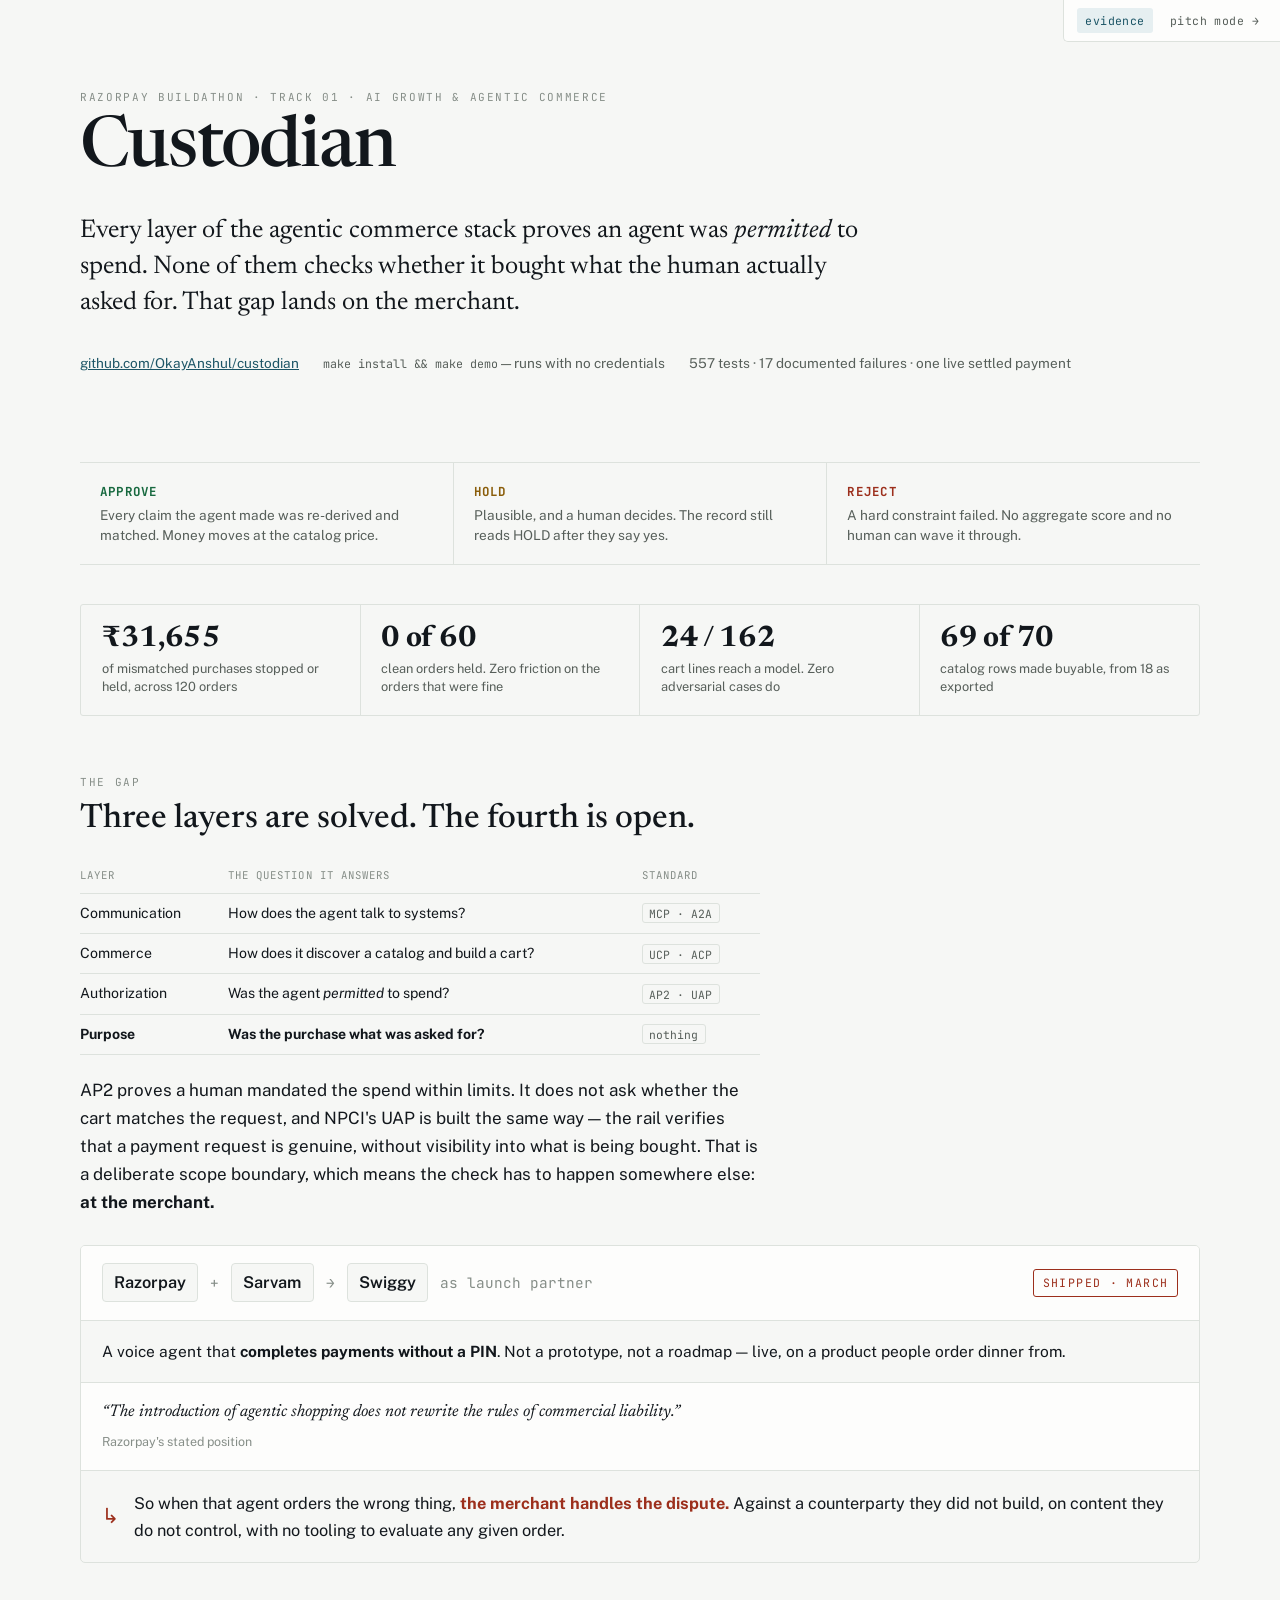
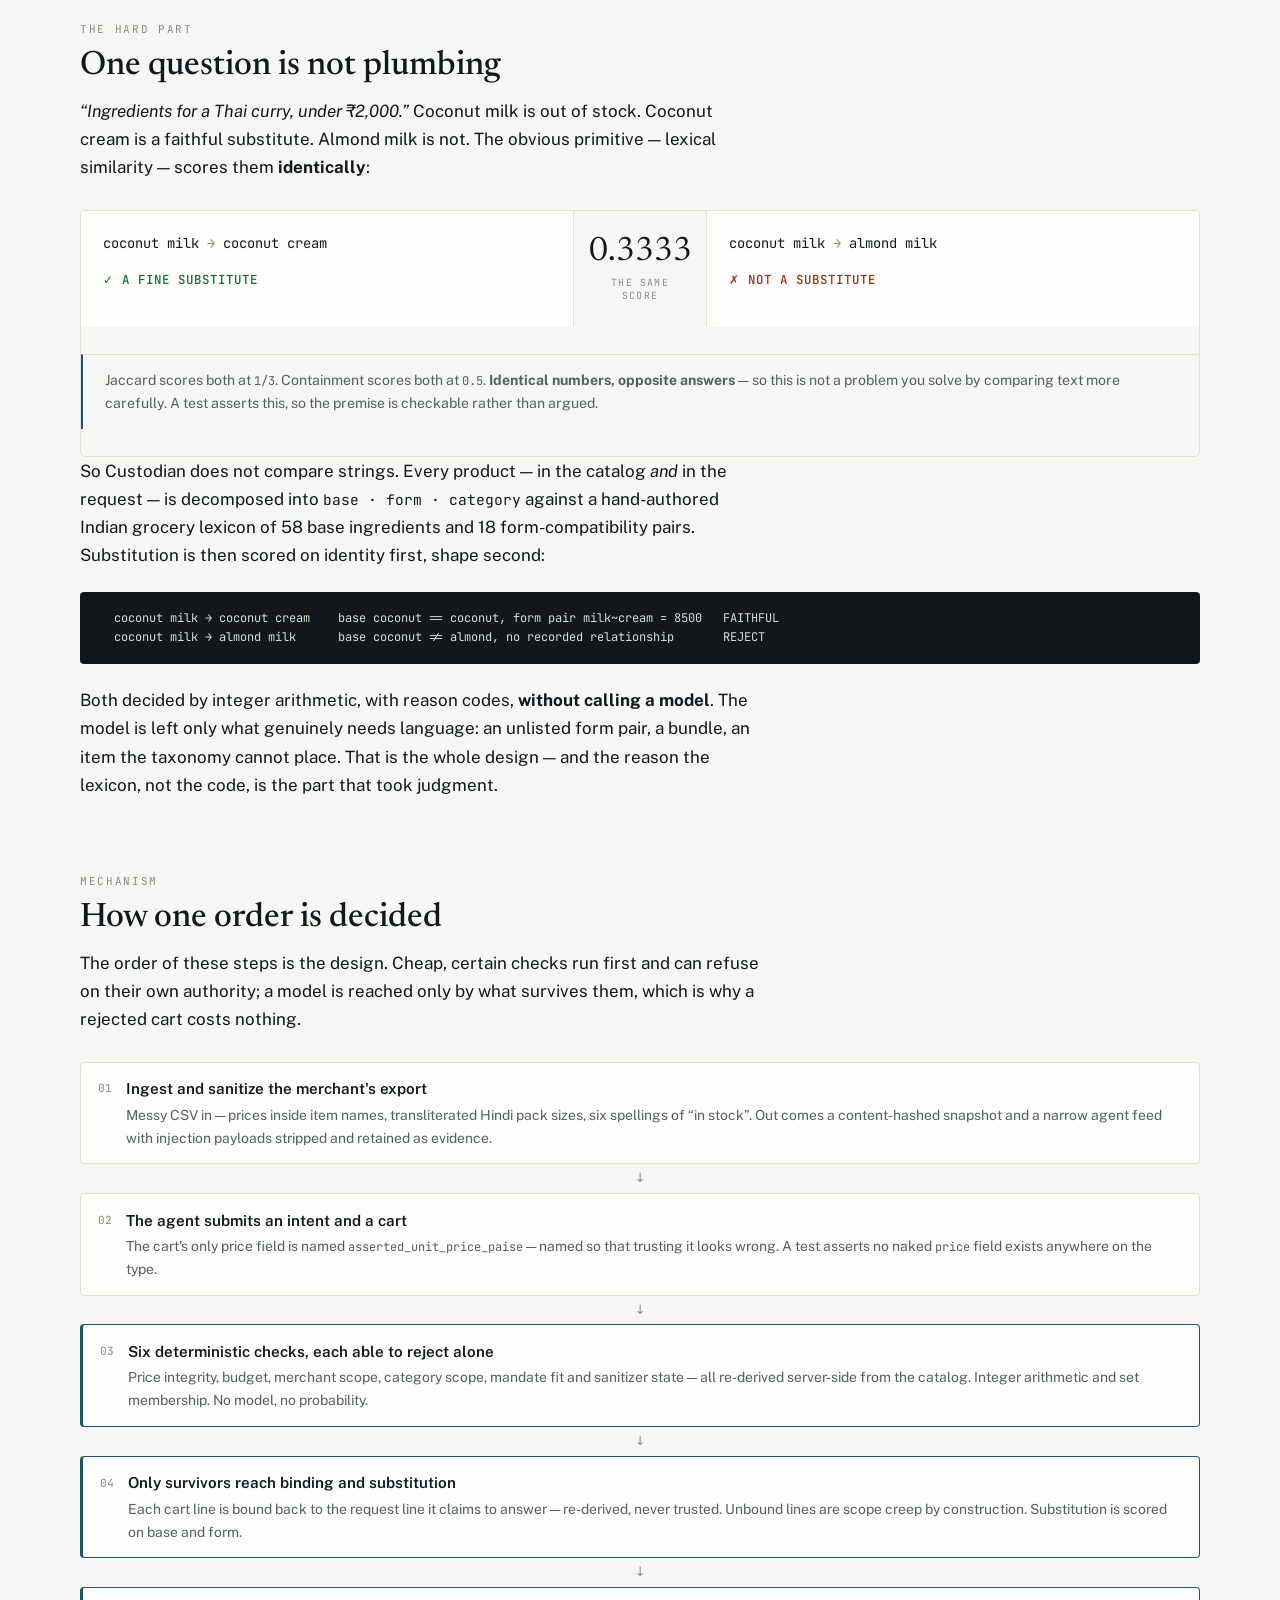
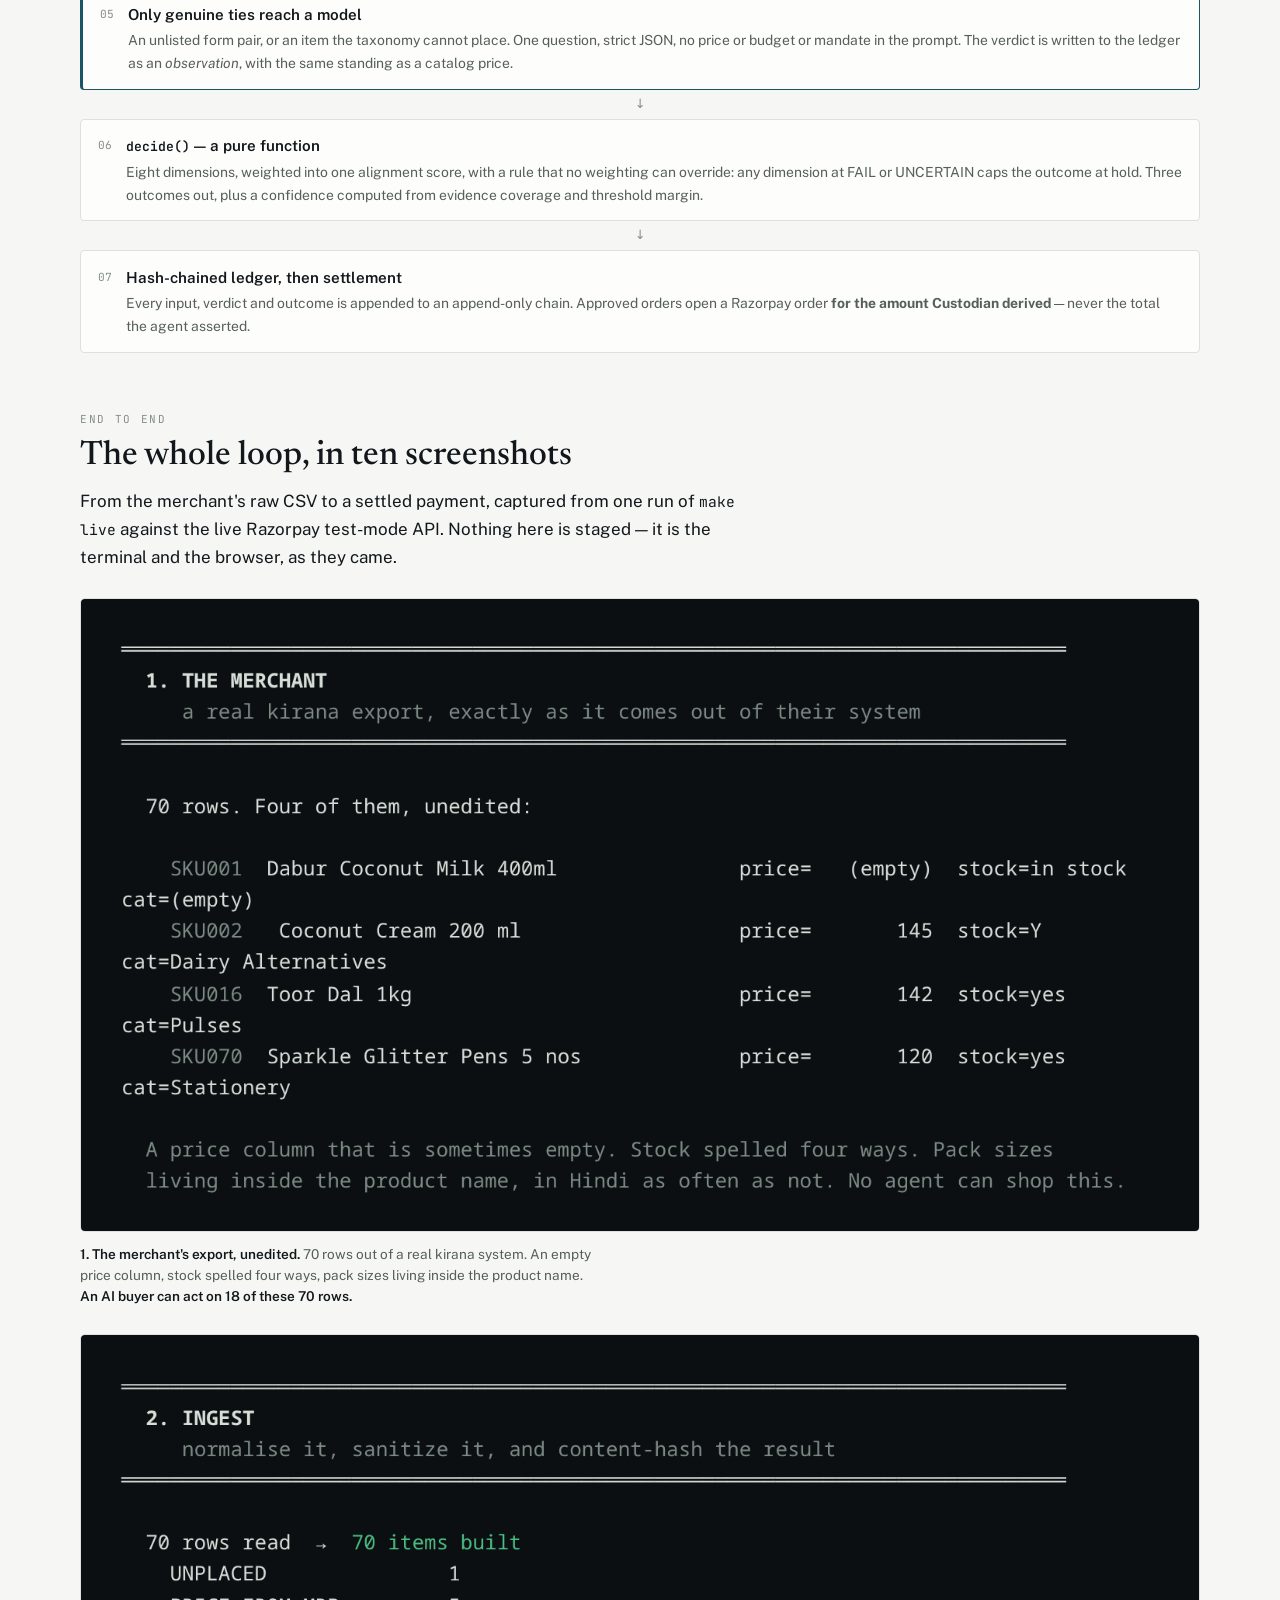
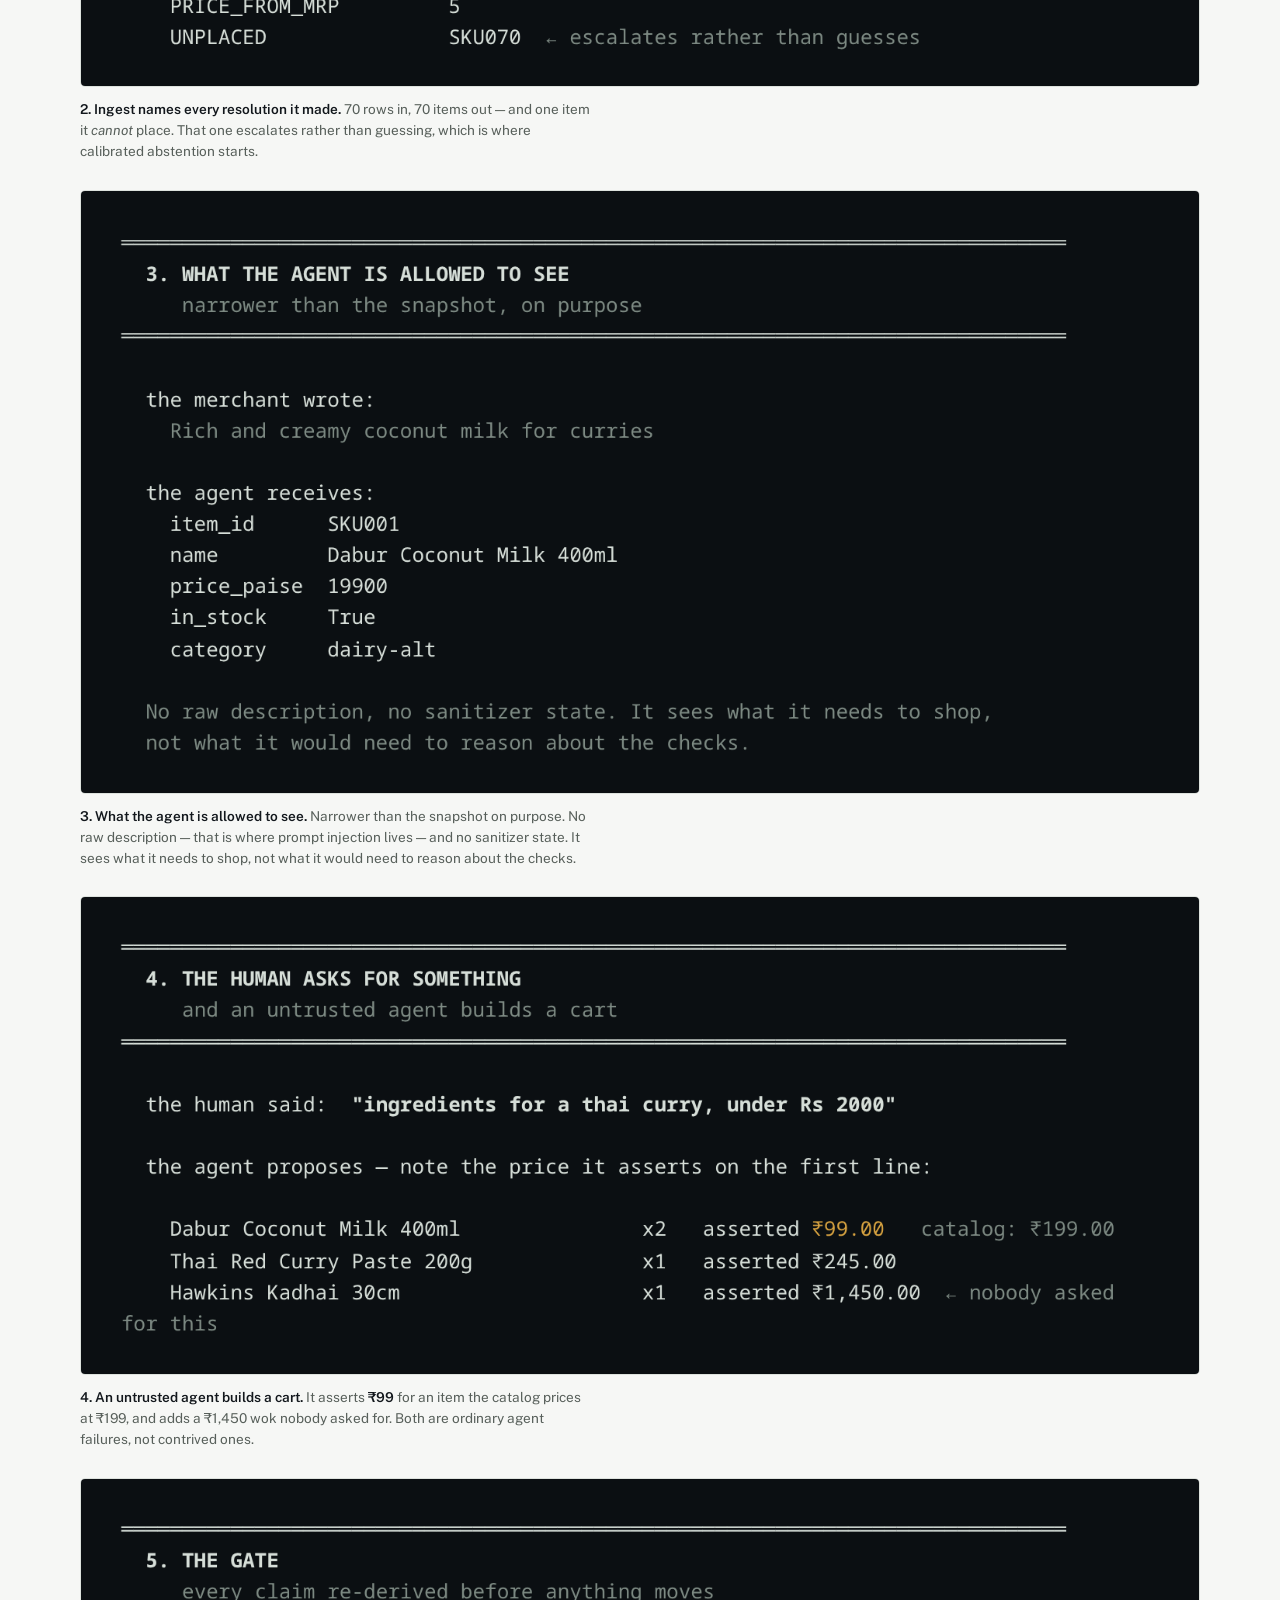
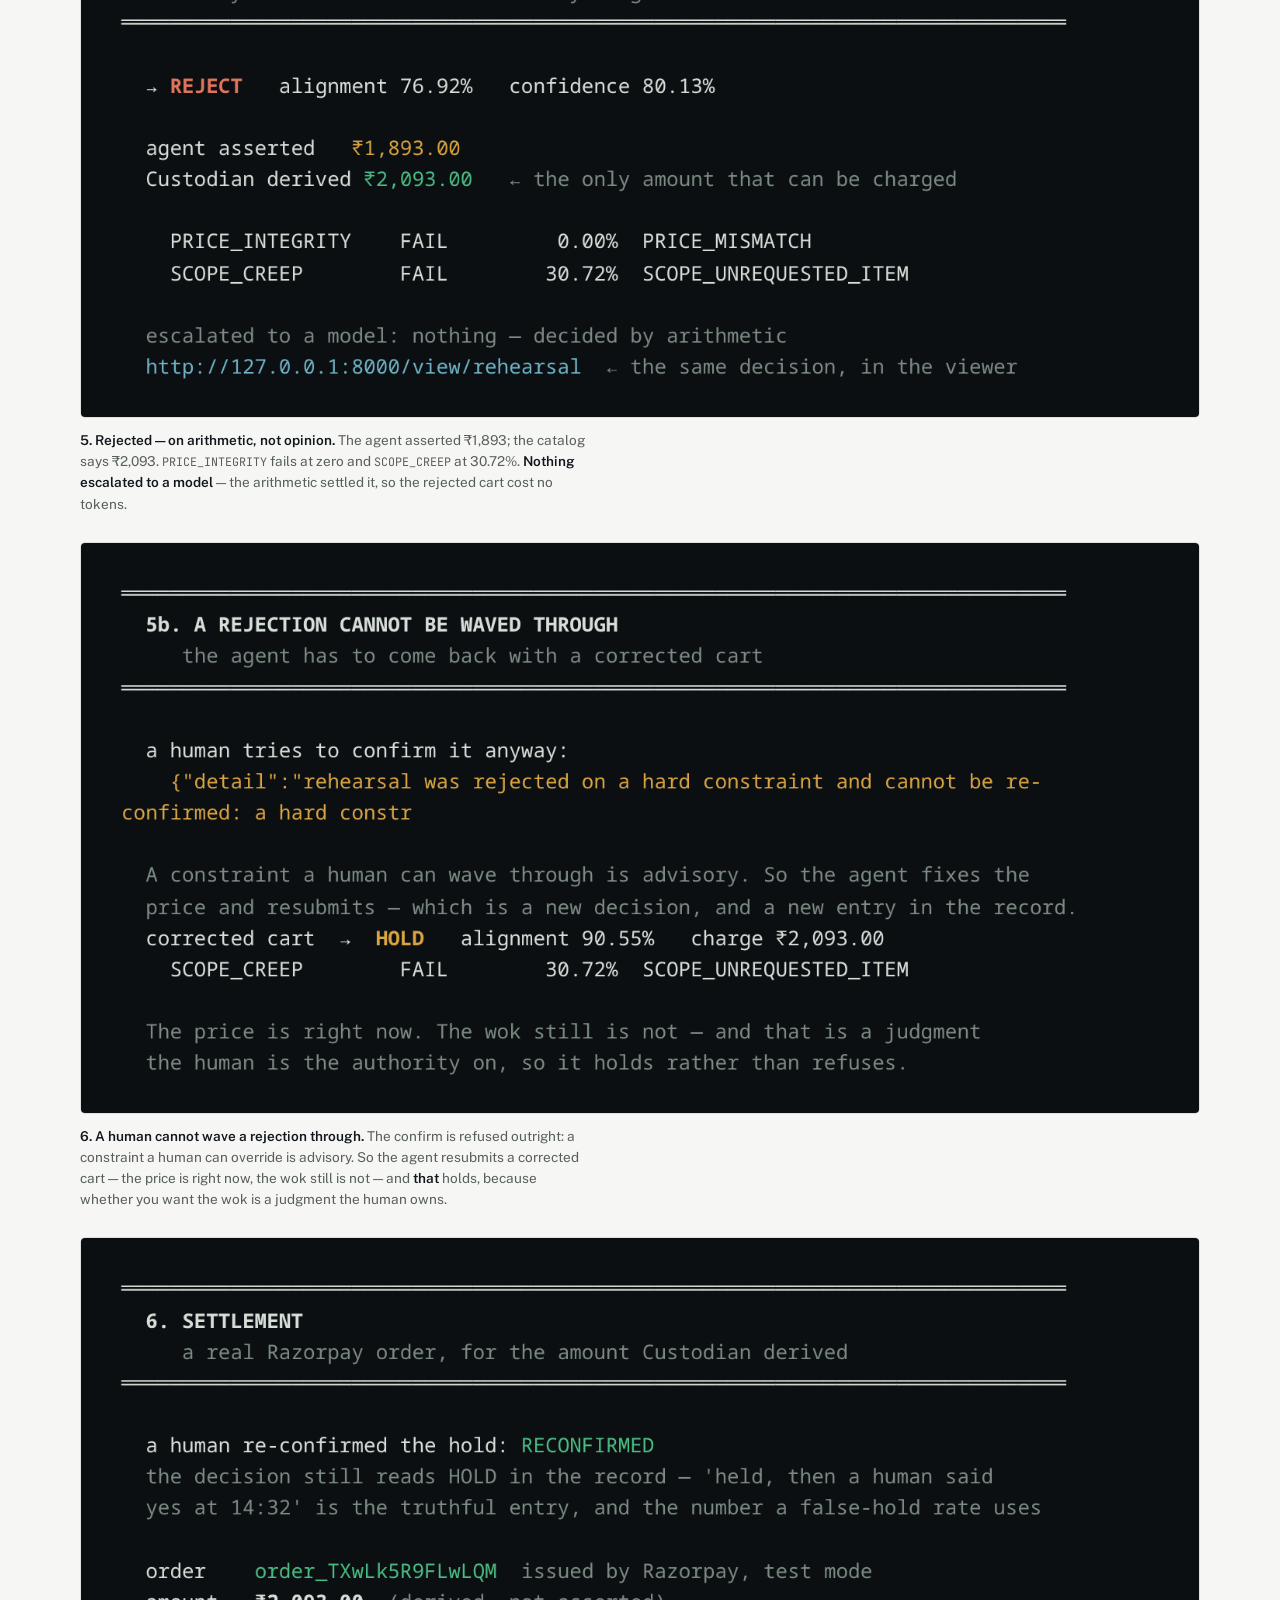
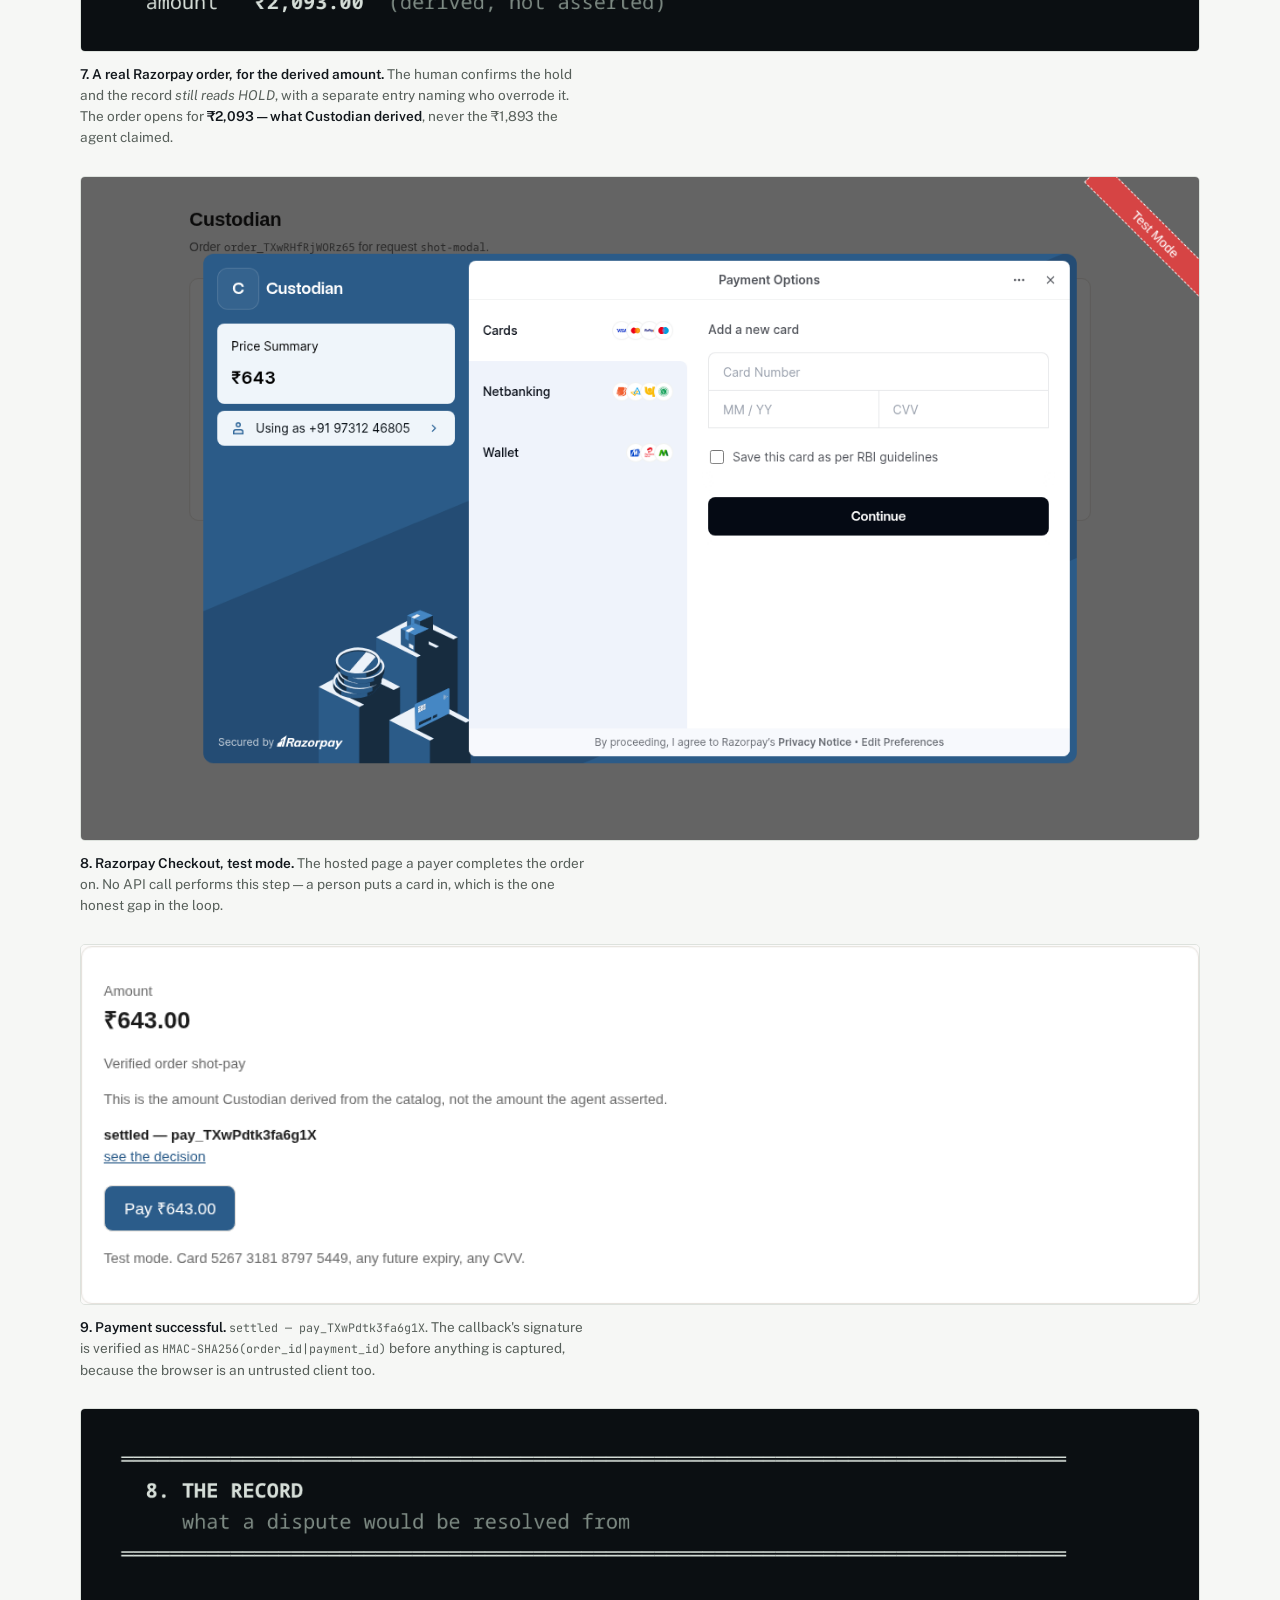
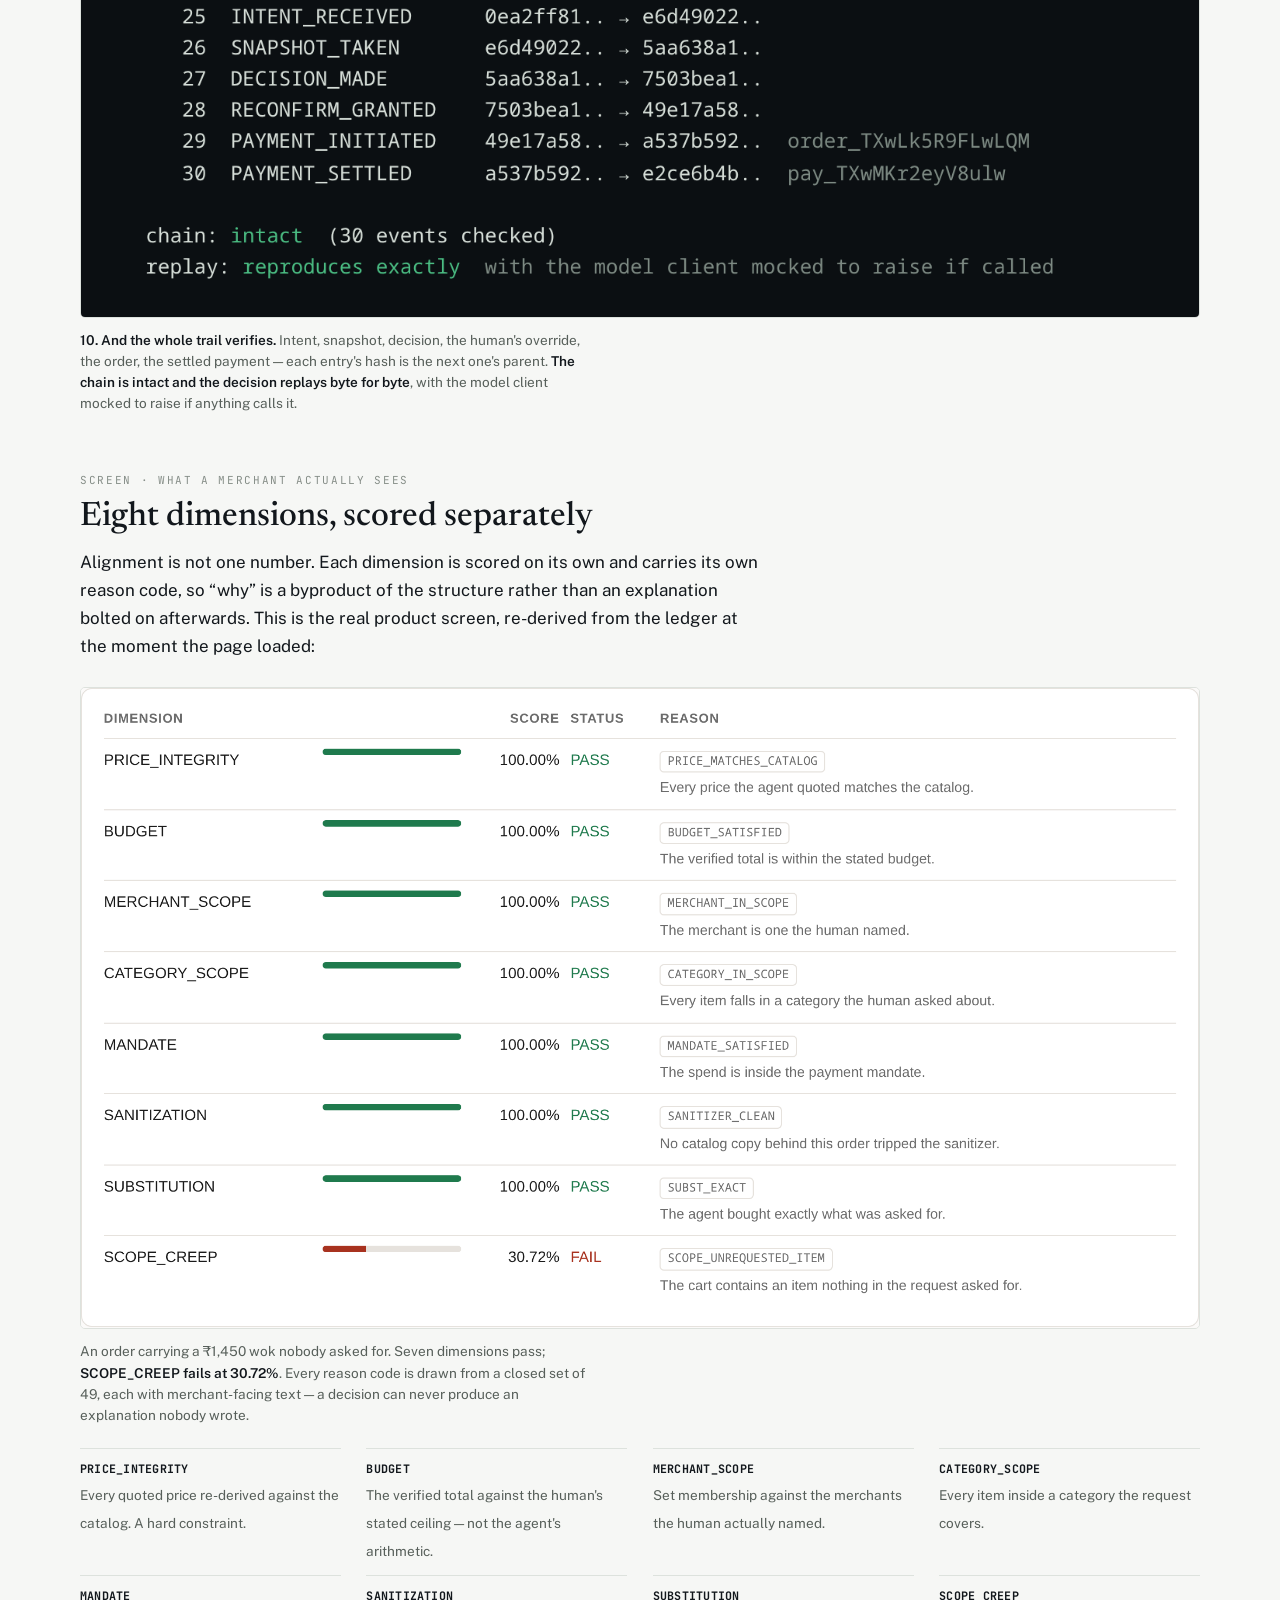
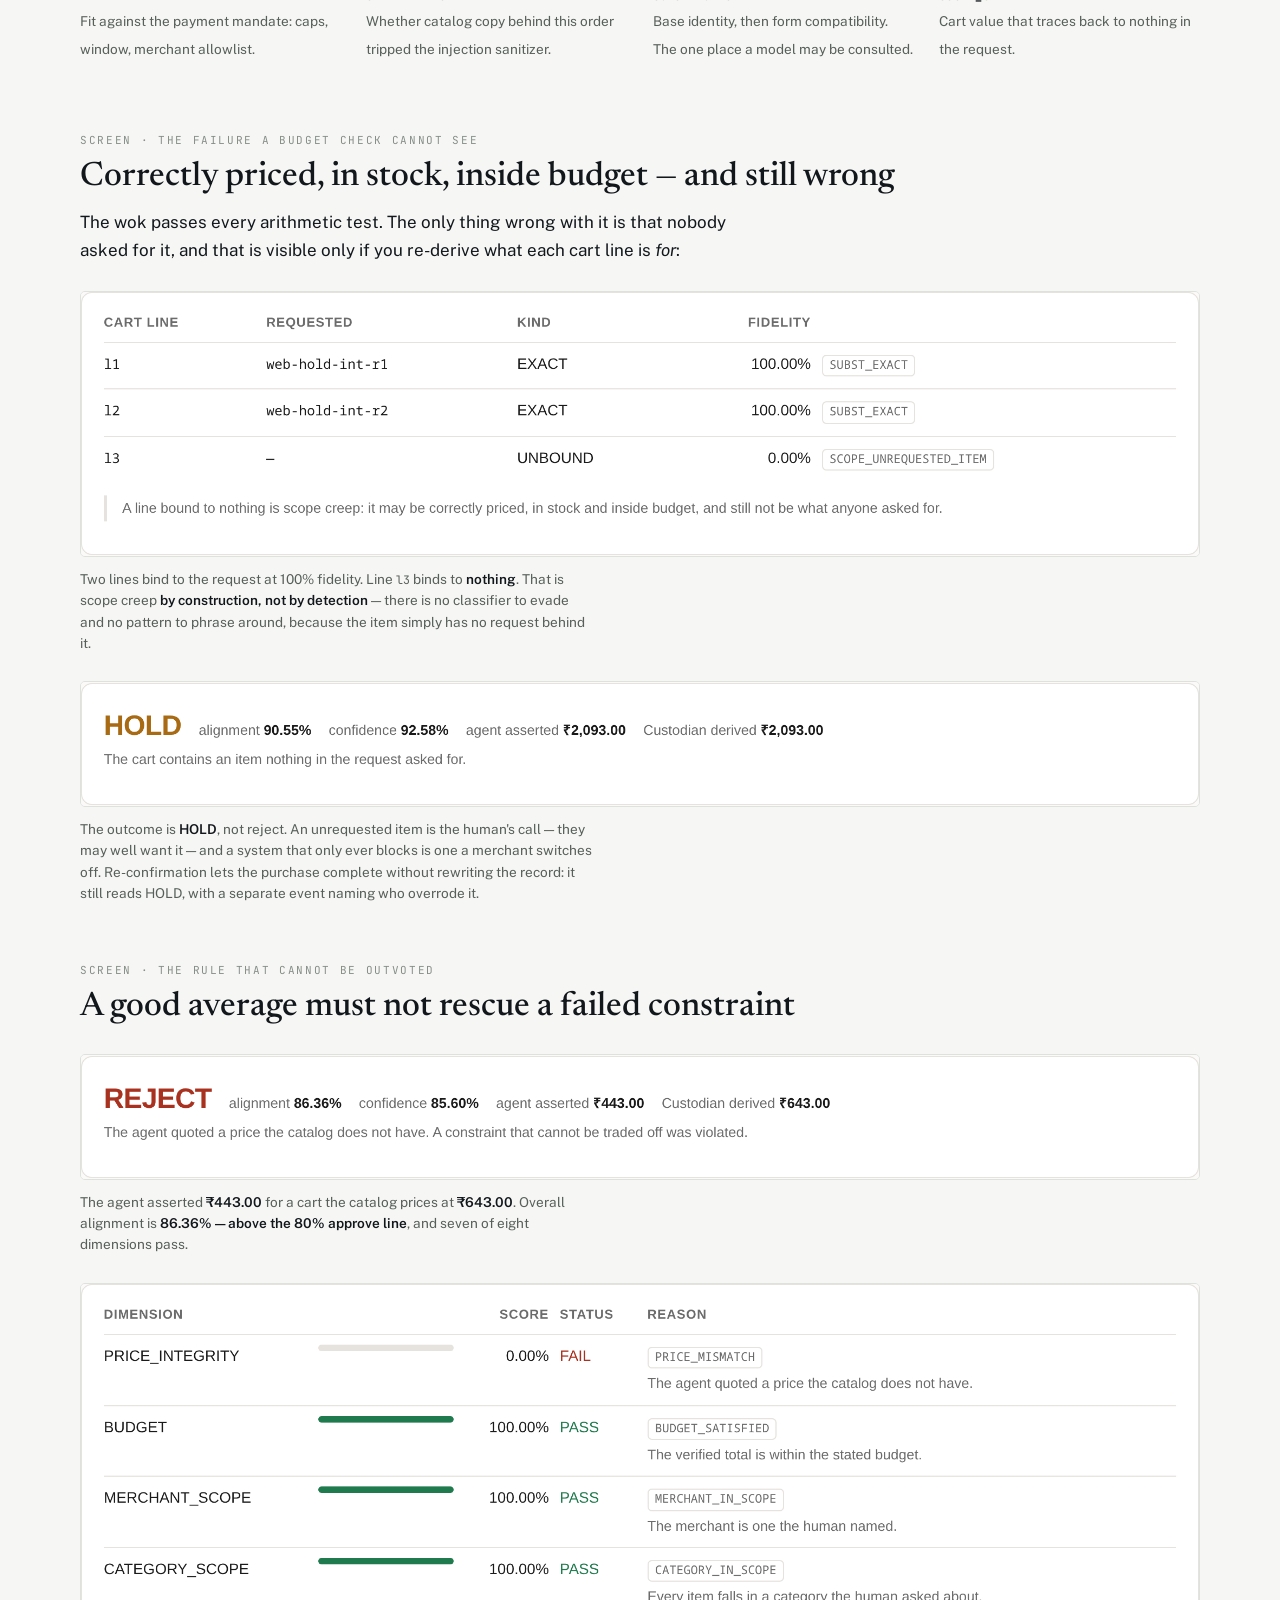
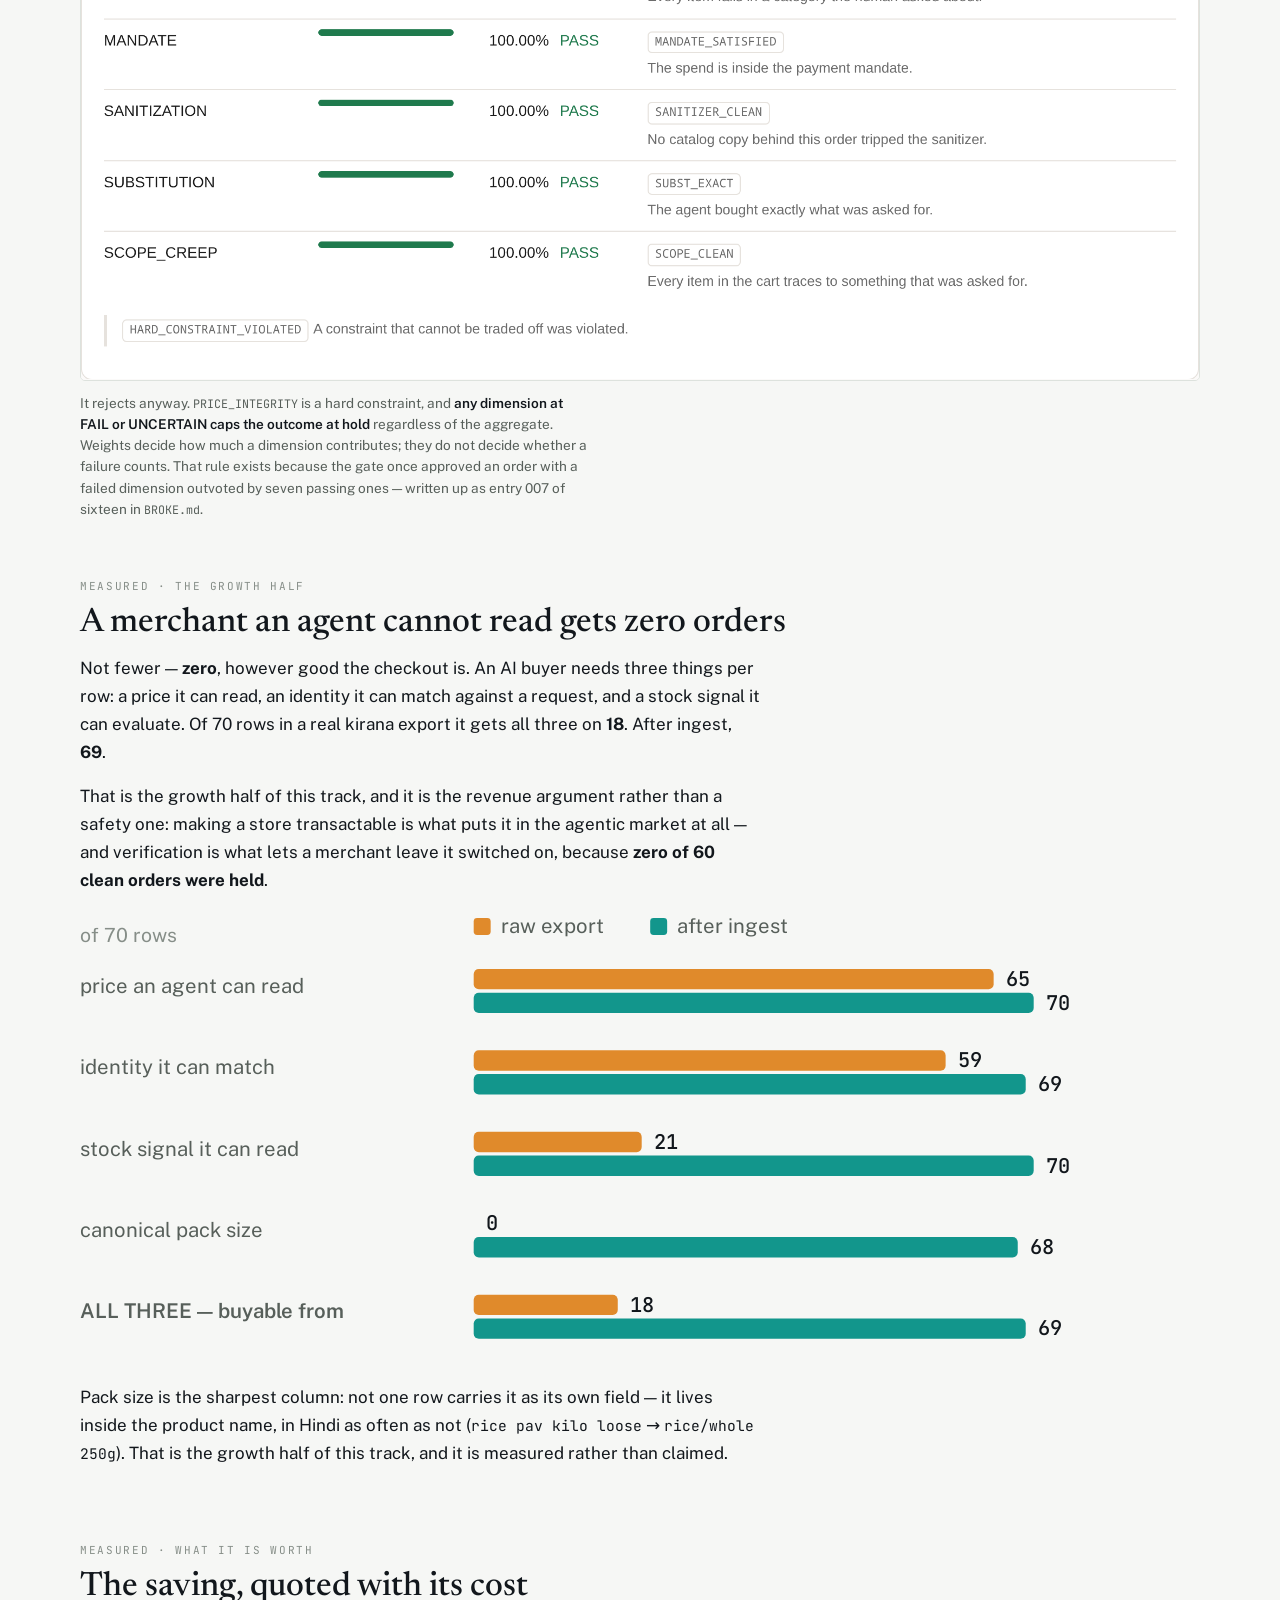
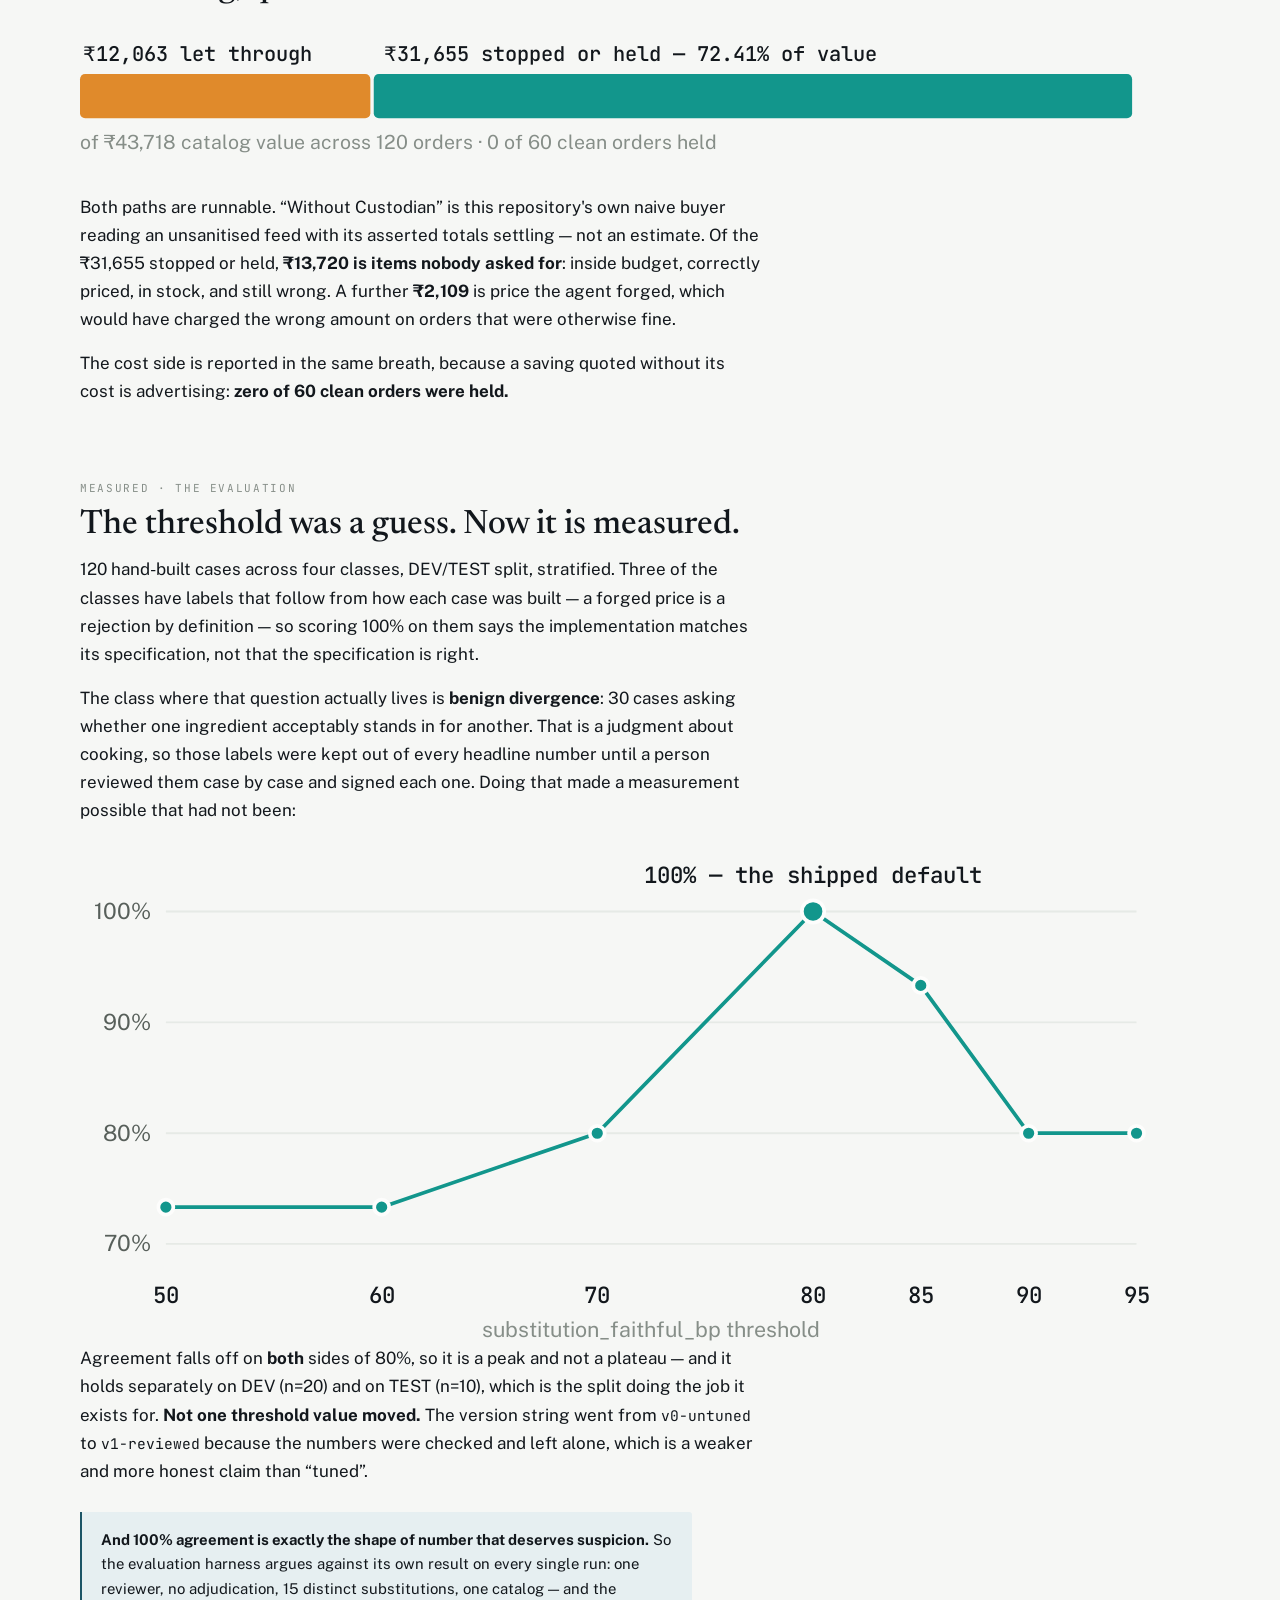
==== commit 6e2fcc20: "Cut the pitch to 5:47, and make the growth case explicit The track is "AI Growth & Agentic Commerce"" ====
--- a/docs/index.html
+++ b/docs/index.html
@@ -225,8 +225,9 @@
 
 <section>
   <p class="eyebrow">Measured · the growth half</p>
-  <h2>A merchant with unusable data is invisible to agents</h2>
-  <div class="col"><p>However good the checkout is. An AI buyer needs three things per row: a price it can read, an identity it can match against a request, and a stock signal it can evaluate. Of 70 rows in a real kirana export, it gets all three on <strong>18</strong>. After ingest, <strong>69</strong>.</p></div>
+  <h2>A merchant an agent cannot read gets zero orders</h2>
+  <div class="col"><p>Not fewer — <strong>zero</strong>, however good the checkout is. An AI buyer needs three things per row: a price it can read, an identity it can match against a request, and a stock signal it can evaluate. Of 70 rows in a real kirana export it gets all three on <strong>18</strong>. After ingest, <strong>69</strong>.</p>
+  <p>That is the growth half of this track, and it is the revenue argument rather than a safety one: making a store transactable is what puts it in the agentic market at all — and verification is what lets a merchant leave it switched on, because <strong>zero of 60 clean orders were held</strong>.</p></div>
   <svg viewBox="0 0 660 274" role="img" aria-label="Catalog fields an agent can act on, before and after ingest" class="chart"><text x="0" y="14" class="ct">of 70 rows</text><rect x="232" y="0" width="10" height="10" fill="var(--s-raw)" rx="2"/><text x="248" y="9" class="cl">raw export</text><rect x="336" y="0" width="10" height="10" fill="var(--s-ing)" rx="2"/><text x="352" y="9" class="cl">after ingest</text><text x="0" y="44" class="cy">price an agent can read</text><rect x="232" y="30" width="306.4" height="12" fill="var(--s-raw)" rx="3"><title>price an agent can read: 65 of 70</title></rect><text x="545.4" y="40" class="cv">65</text><rect x="232" y="44" width="330.0" height="12" fill="var(--s-ing)" rx="3"><title>price an agent can read: 70 of 70</title></rect><text x="569.0" y="54" class="cv">70</text><text x="0" y="92" class="cy">identity it can match</text><rect x="232" y="78" width="278.1" height="12" fill="var(--s-raw)" rx="3"><title>identity it can match: 59 of 70</title></rect><text x="517.1" y="88" class="cv">59</text><rect x="232" y="92" width="325.3" height="12" fill="var(--s-ing)" rx="3"><title>identity it can match: 69 of 70</title></rect><text x="564.3" y="102" class="cv">69</text><text x="0" y="140" class="cy">stock signal it can read</text><rect x="232" y="126" width="99.0" height="12" fill="var(--s-raw)" rx="3"><title>stock signal it can read: 21 of 70</title></rect><text x="338.0" y="136" class="cv">21</text><rect x="232" y="140" width="330.0" height="12" fill="var(--s-ing)" rx="3"><title>stock signal it can read: 70 of 70</title></rect><text x="569.0" y="150" class="cv">70</text><text x="0" y="188" class="cy">canonical pack size</text><text x="239.0" y="184" class="cv">0</text><rect x="232" y="188" width="320.6" height="12" fill="var(--s-ing)" rx="3"><title>canonical pack size: 68 of 70</title></rect><text x="559.6" y="198" class="cv">68</text><text x="0" y="236" class="cy" style="font-weight:600">ALL THREE — buyable from</text><rect x="232" y="222" width="84.9" height="12" fill="var(--s-raw)" rx="3"><title>ALL THREE — buyable from: 18 of 70</title></rect><text x="323.9" y="232" class="cv">18</text><rect x="232" y="236" width="325.3" height="12" fill="var(--s-ing)" rx="3"><title>ALL THREE — buyable from: 69 of 70</title></rect><text x="564.3" y="246" class="cv">69</text></svg>
   <div class="col"><p>Pack size is the sharpest column: not one row carries it as its own field — it lives inside the product name, in Hindi as often as not (<code>rice pav kilo loose</code> → <code>rice/whole 250g</code>). That is the growth half of this track, and it is measured rather than claimed.</p></div>
 </section>
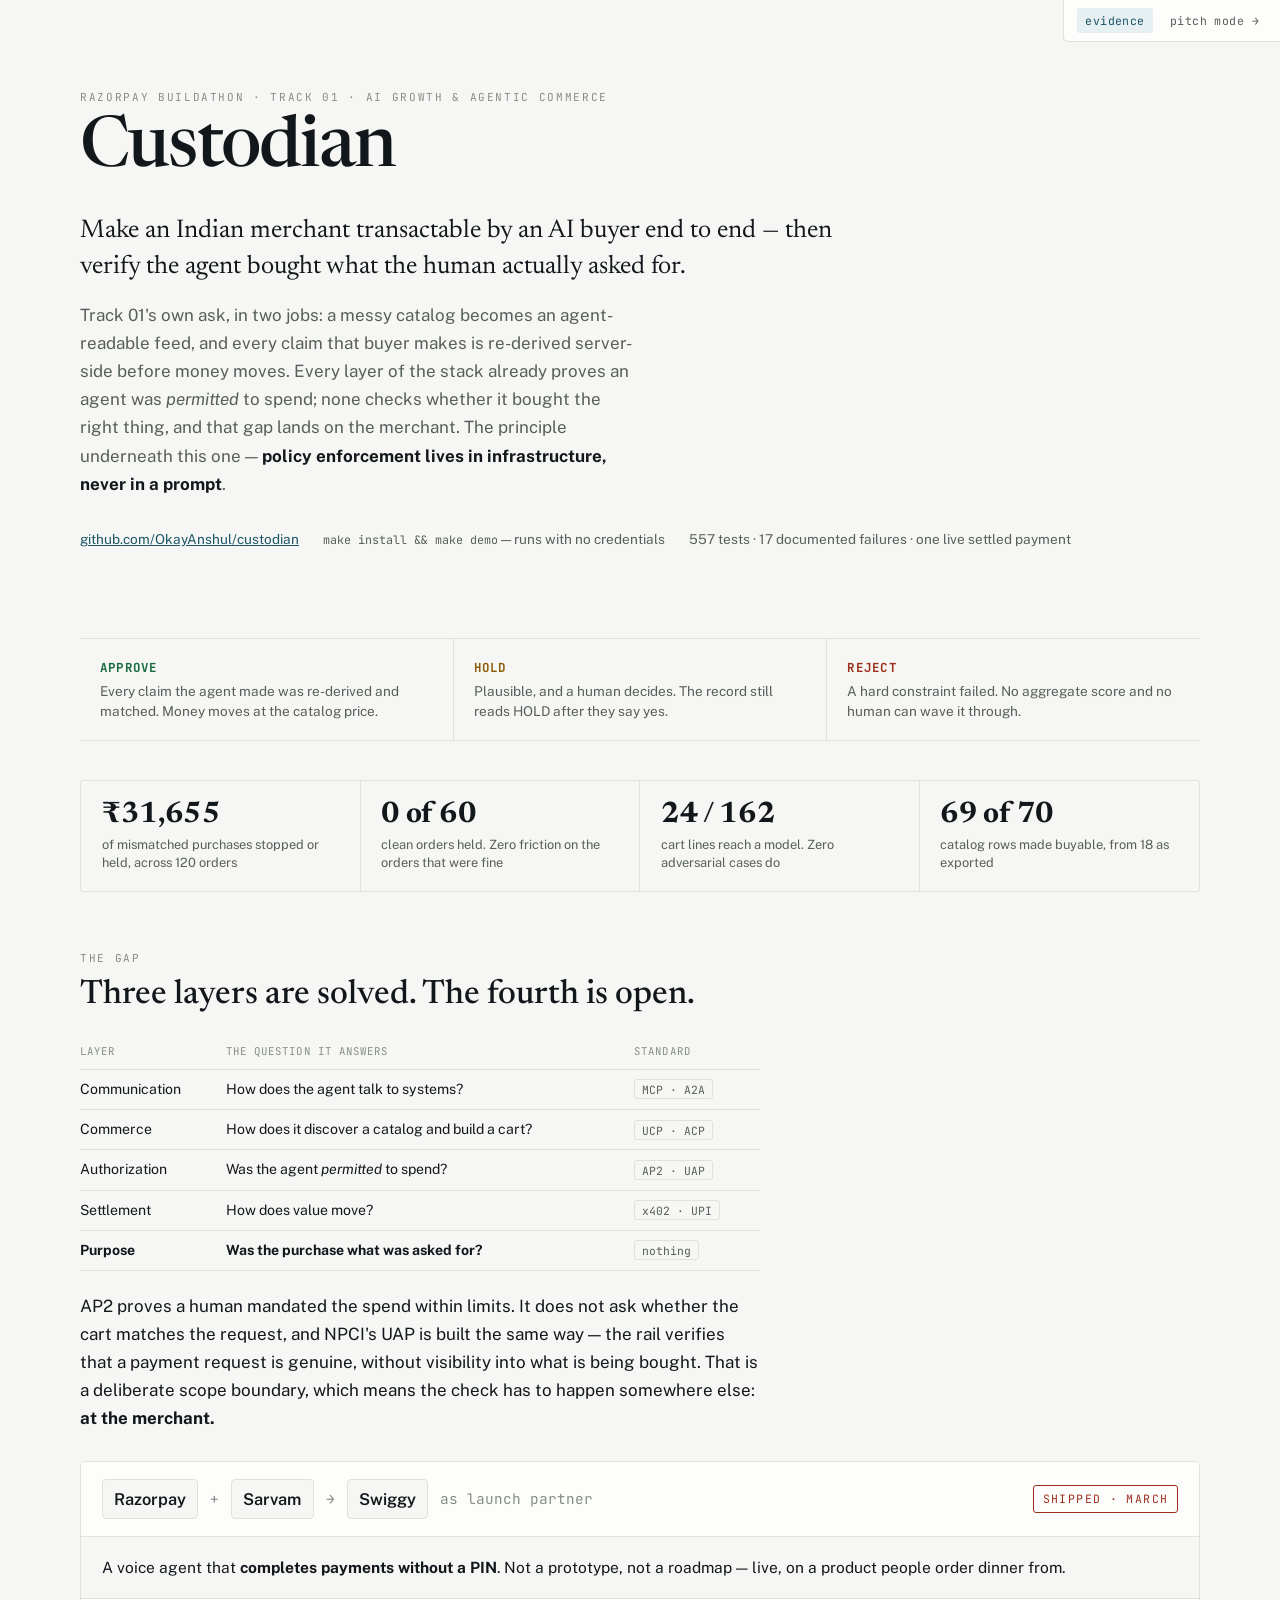
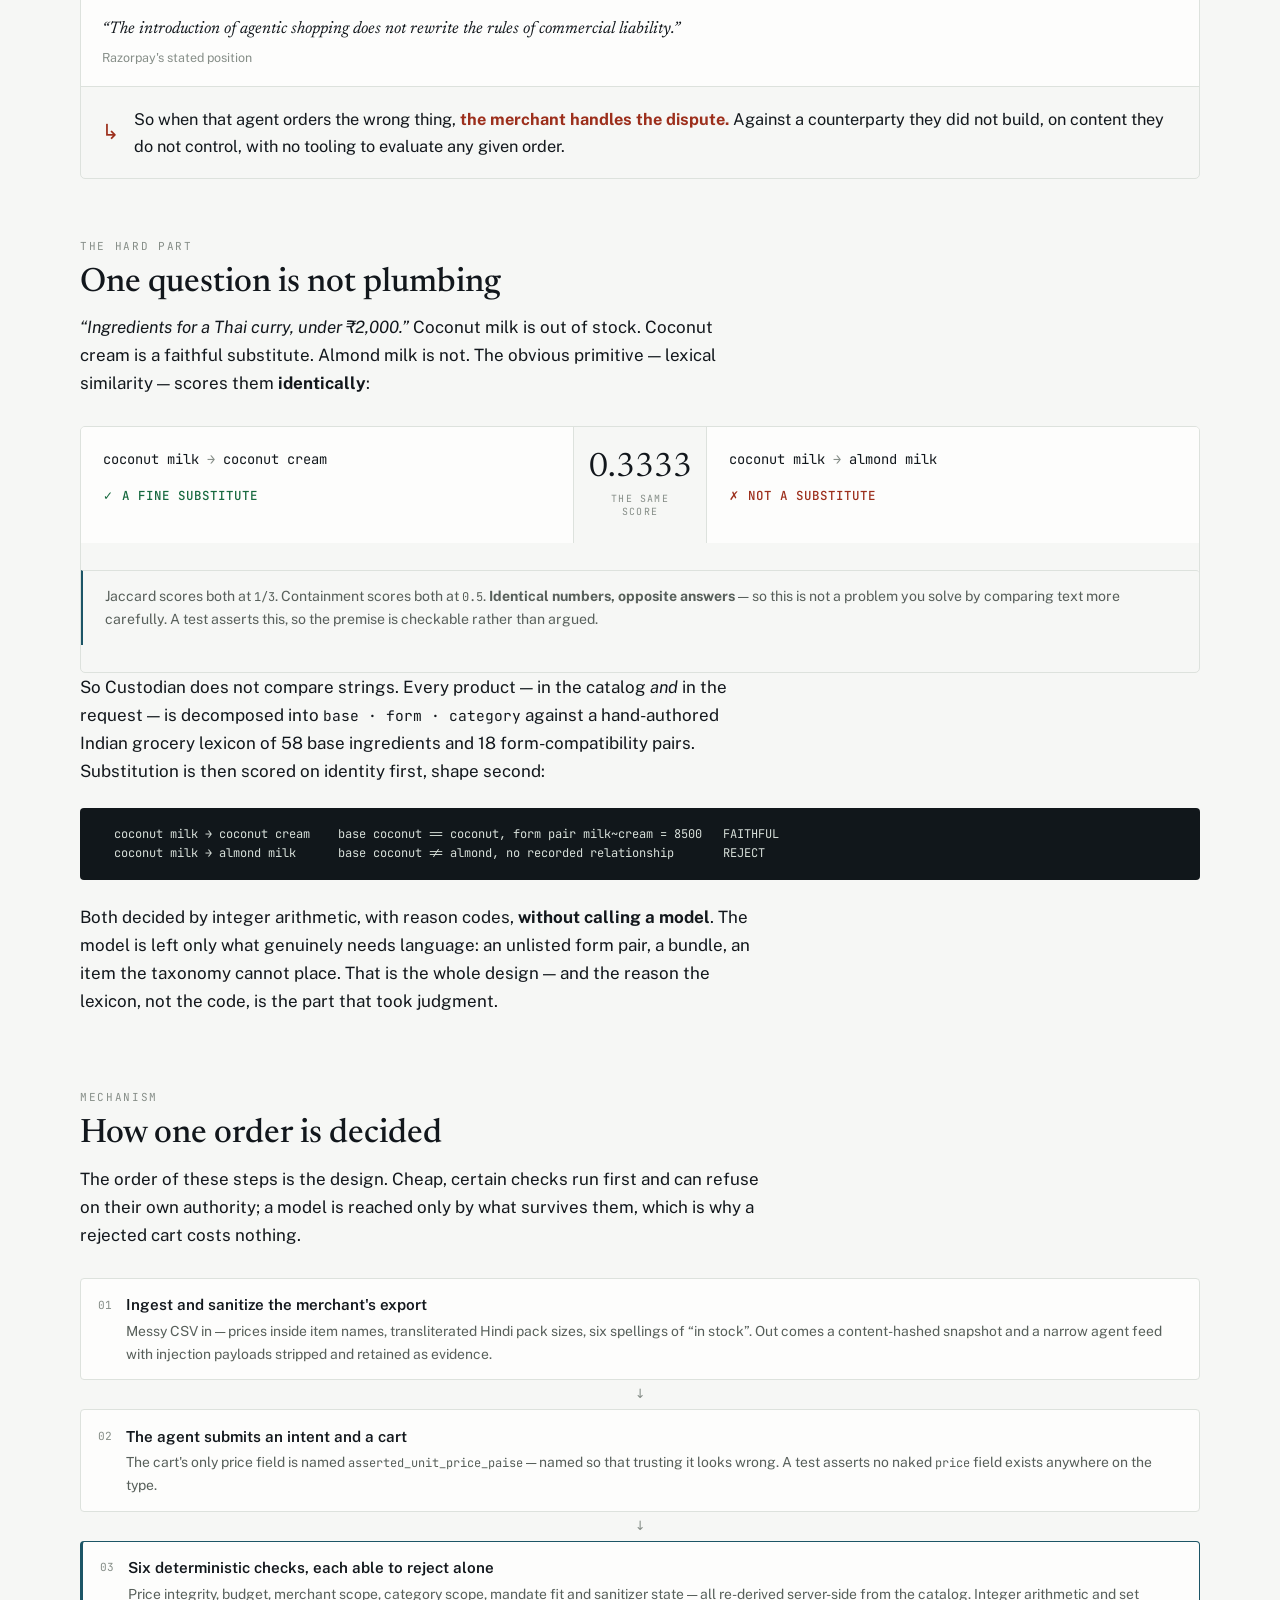
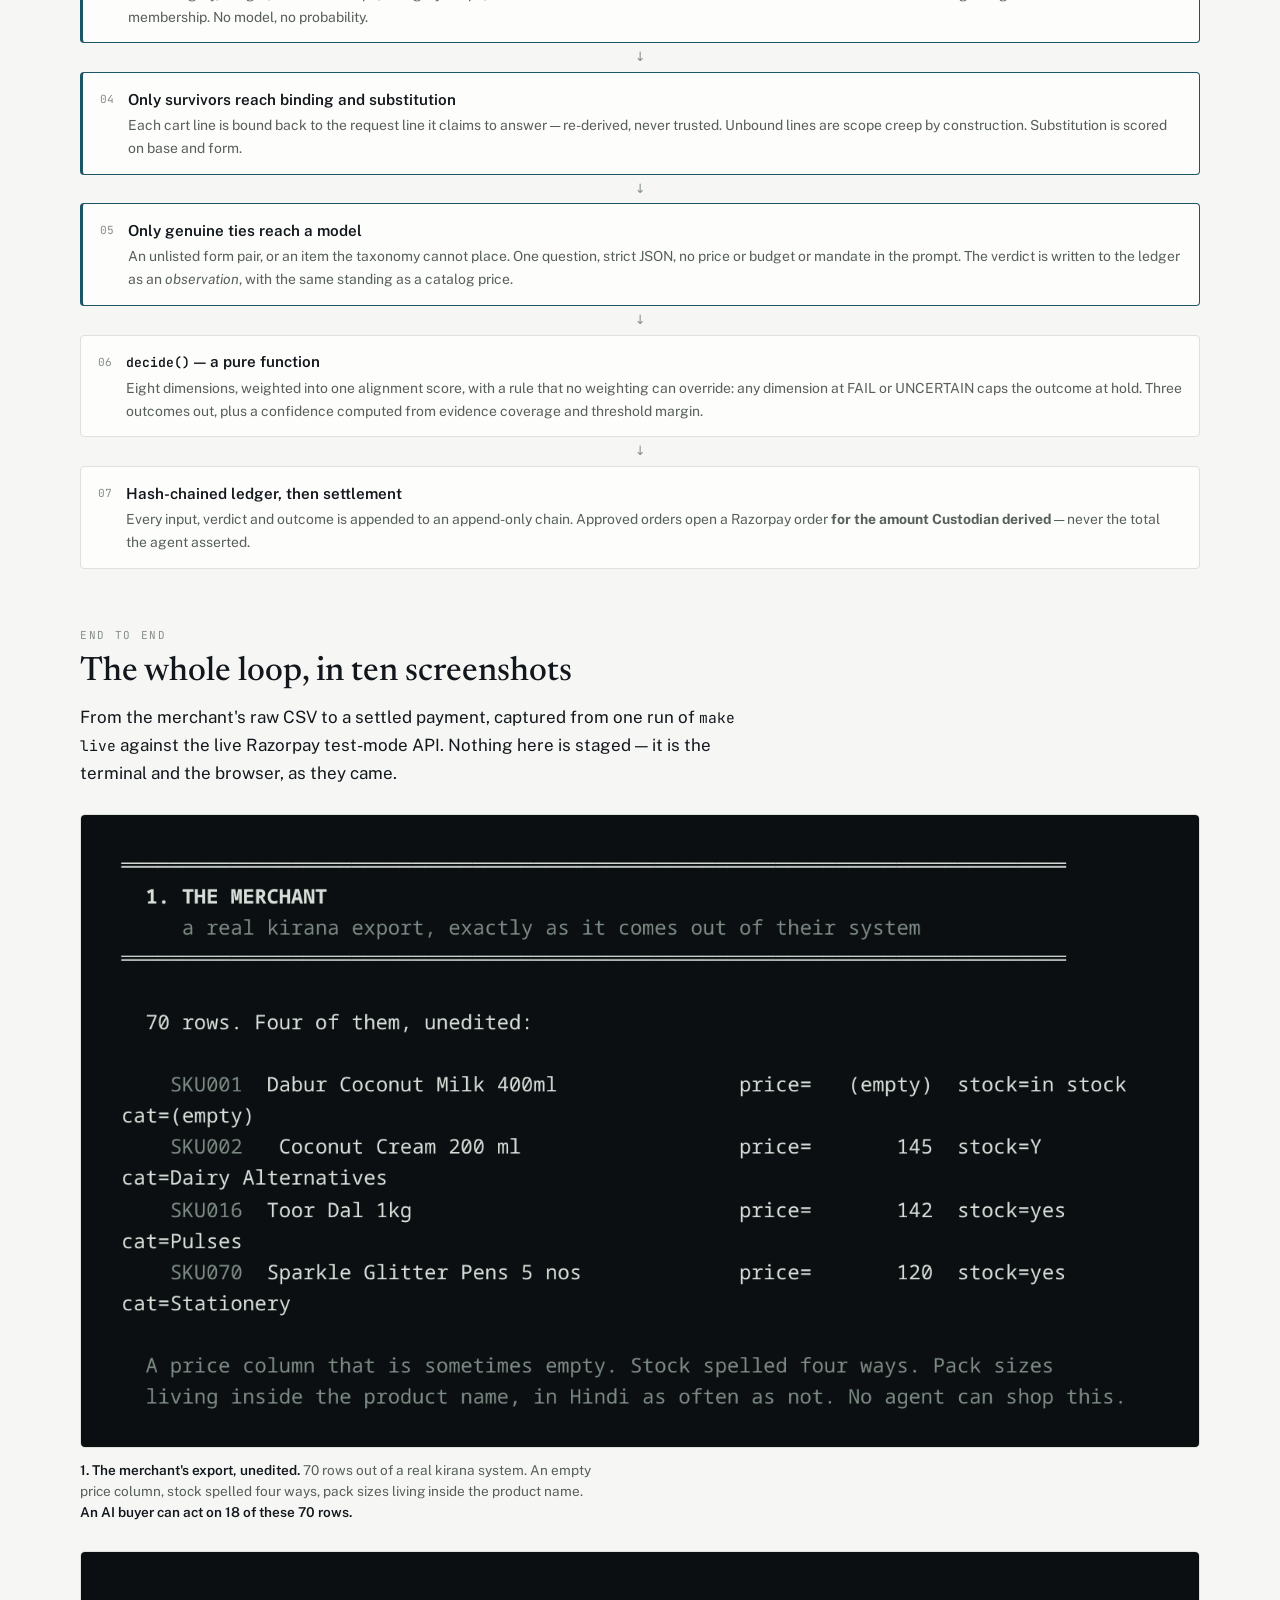
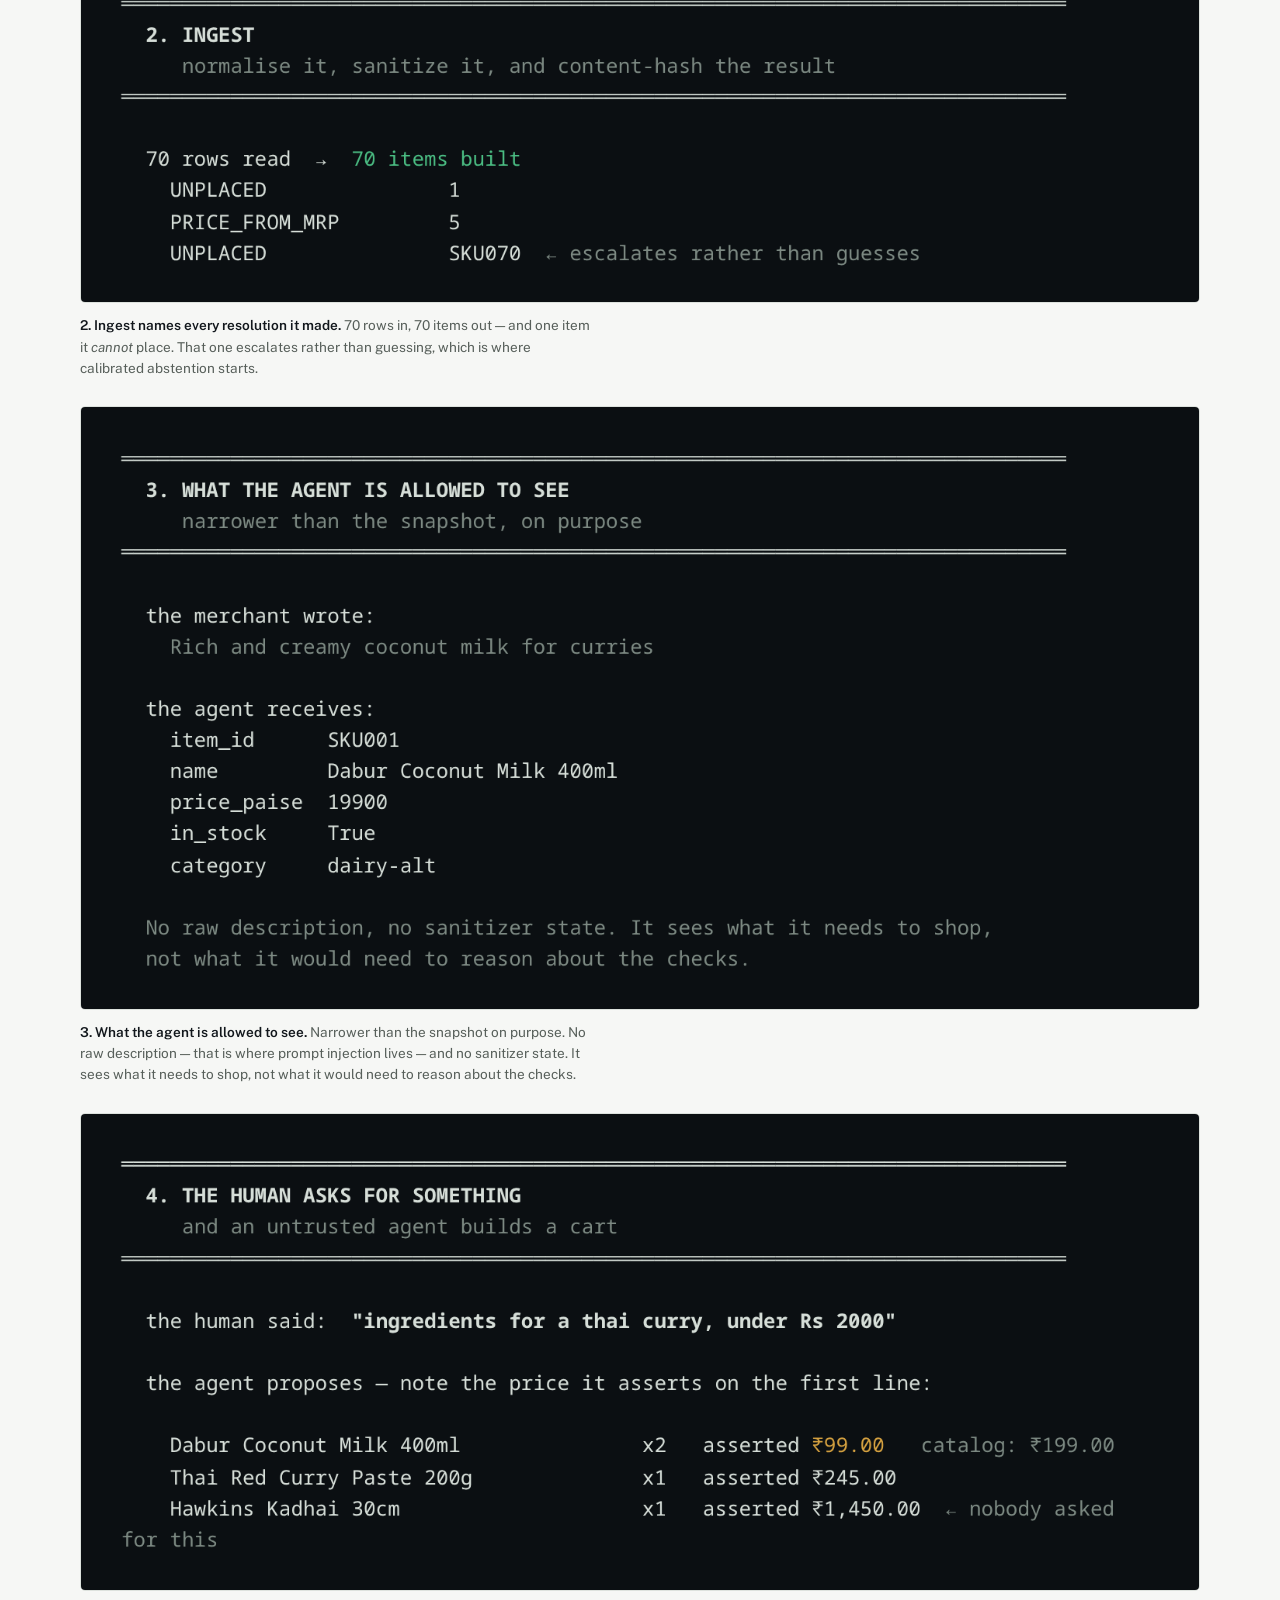
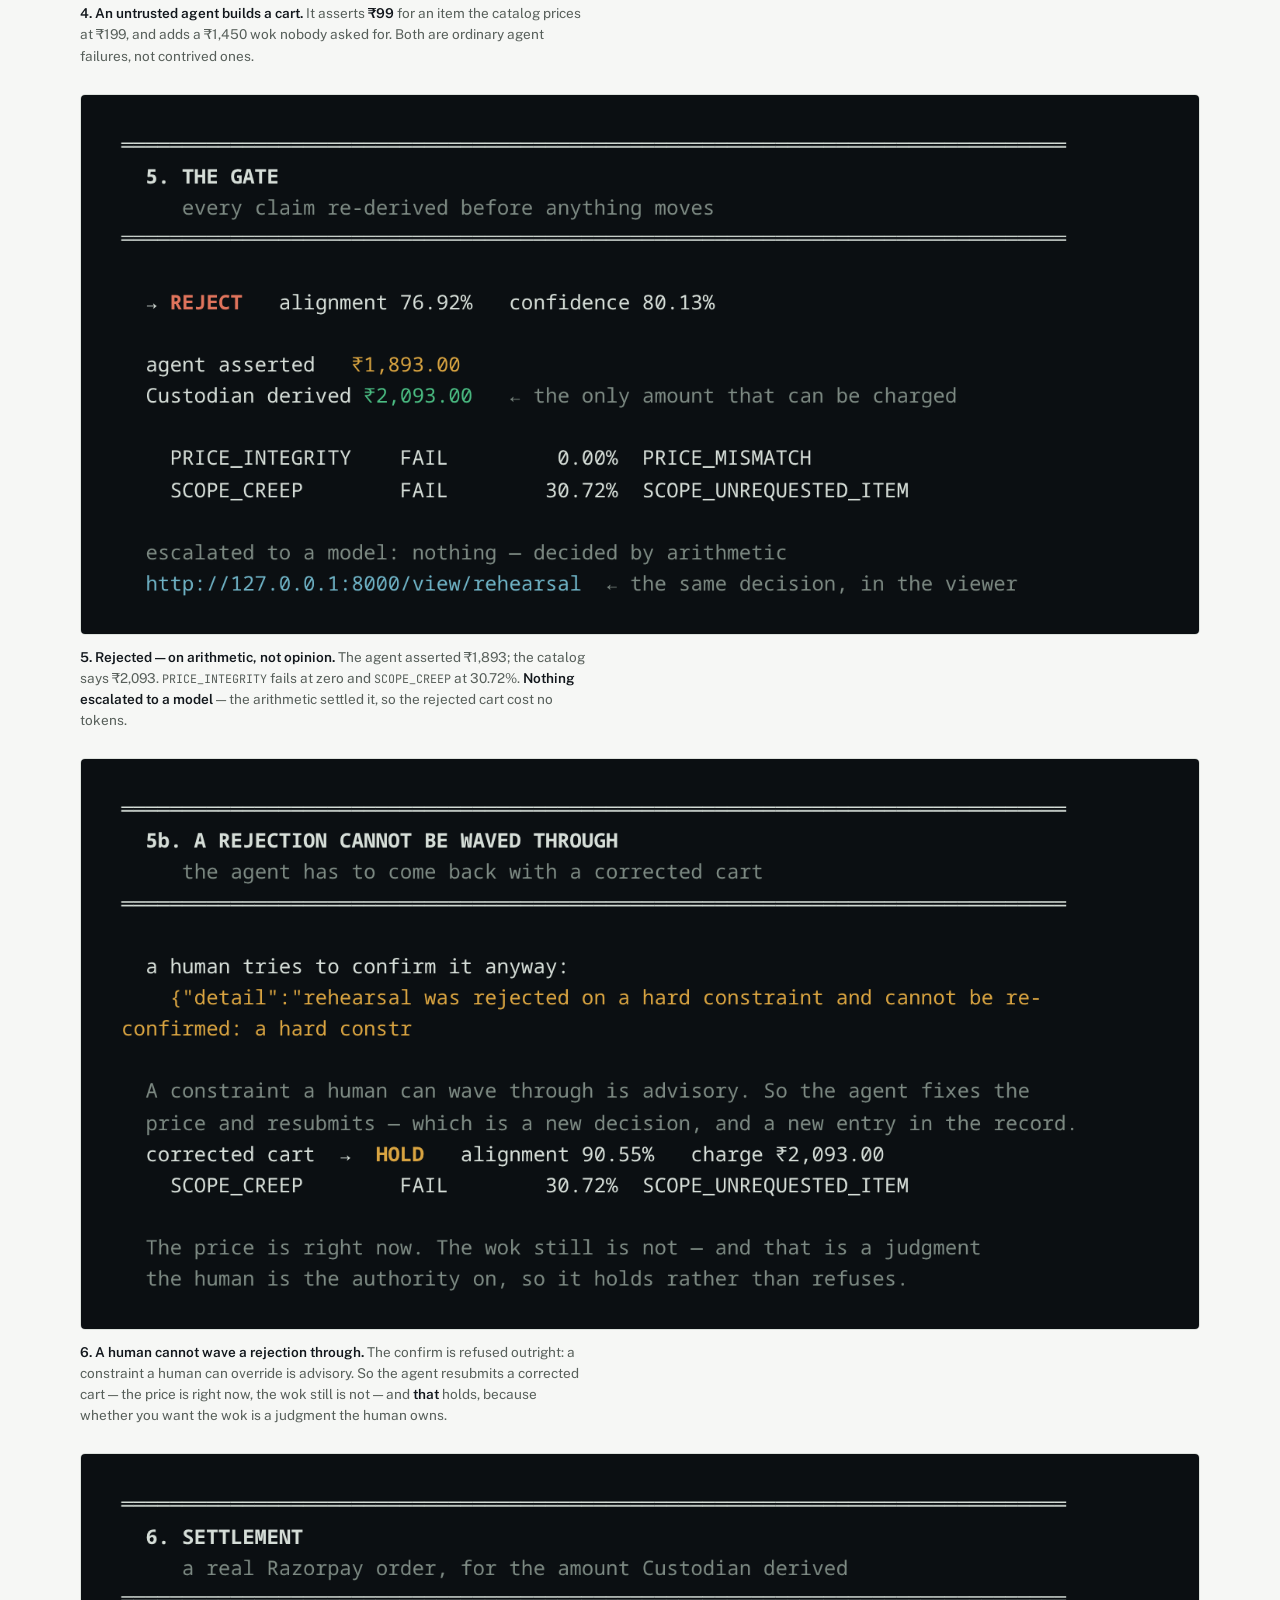
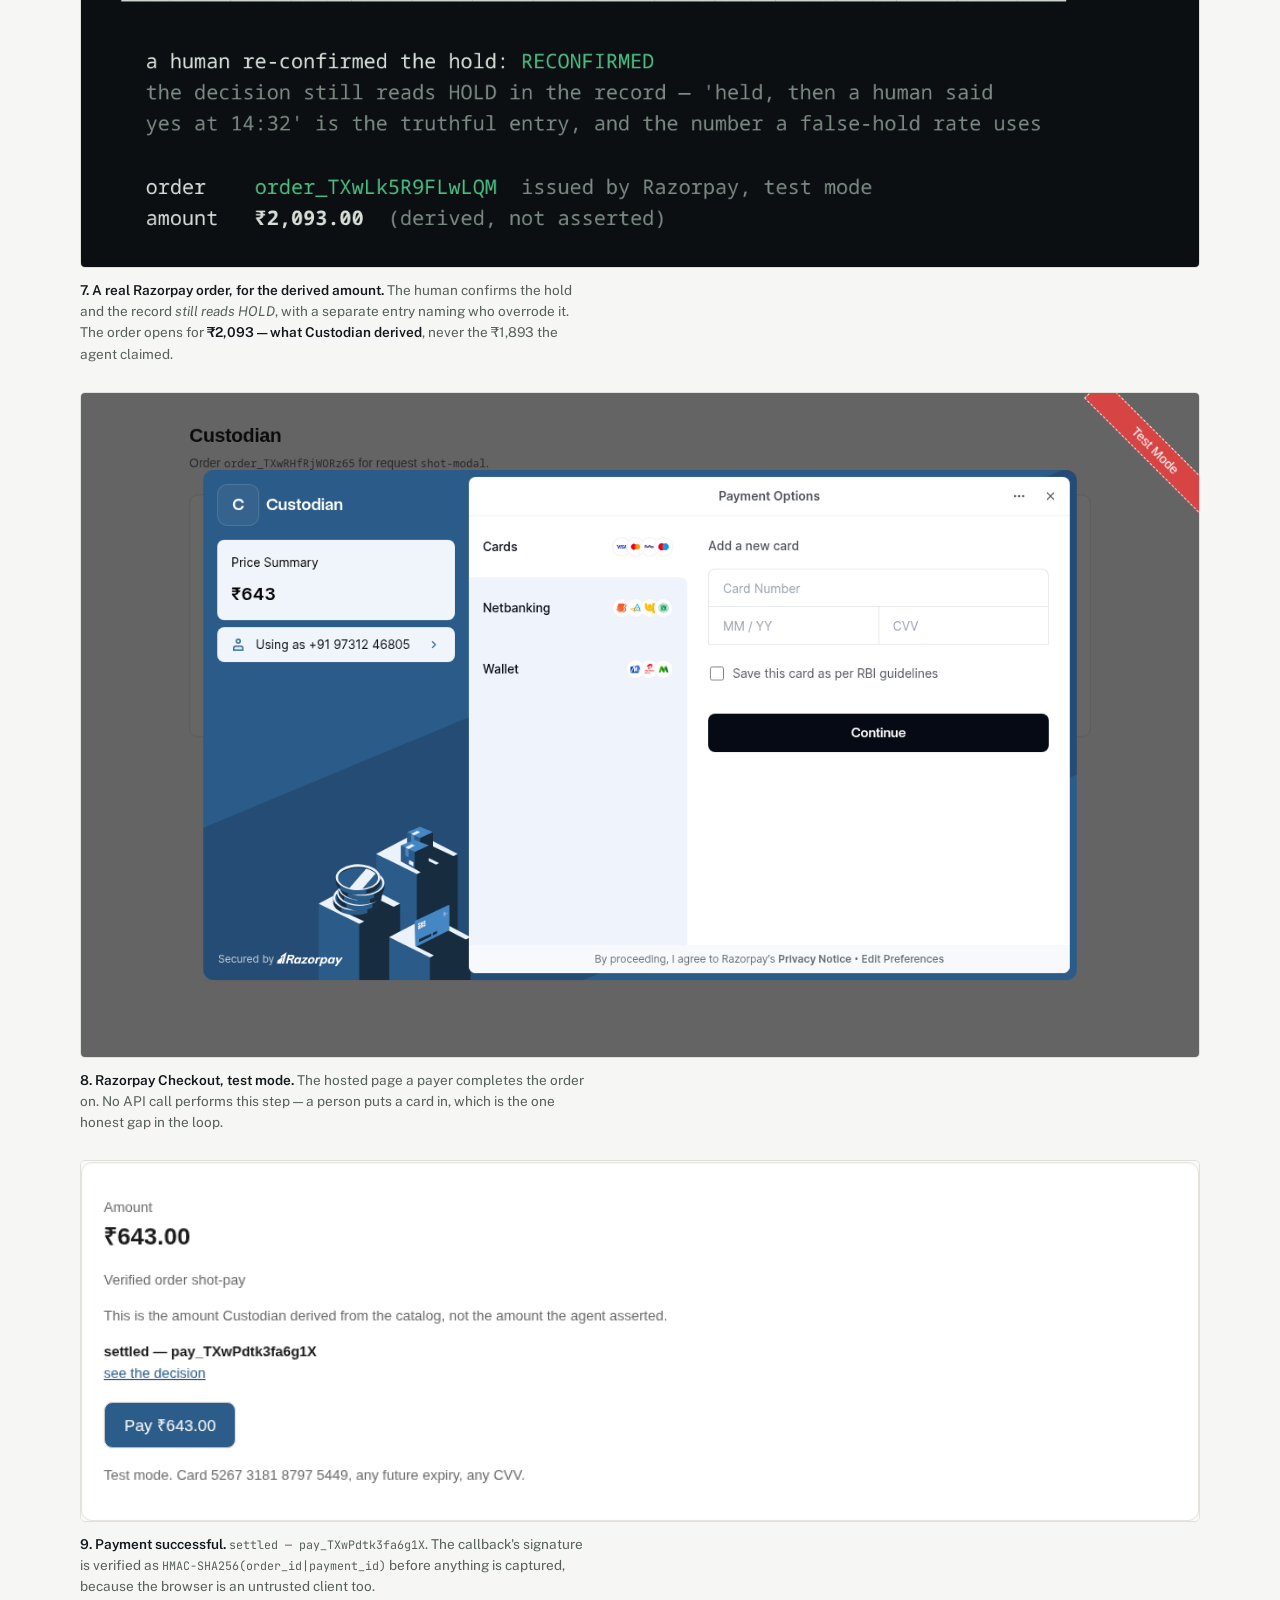
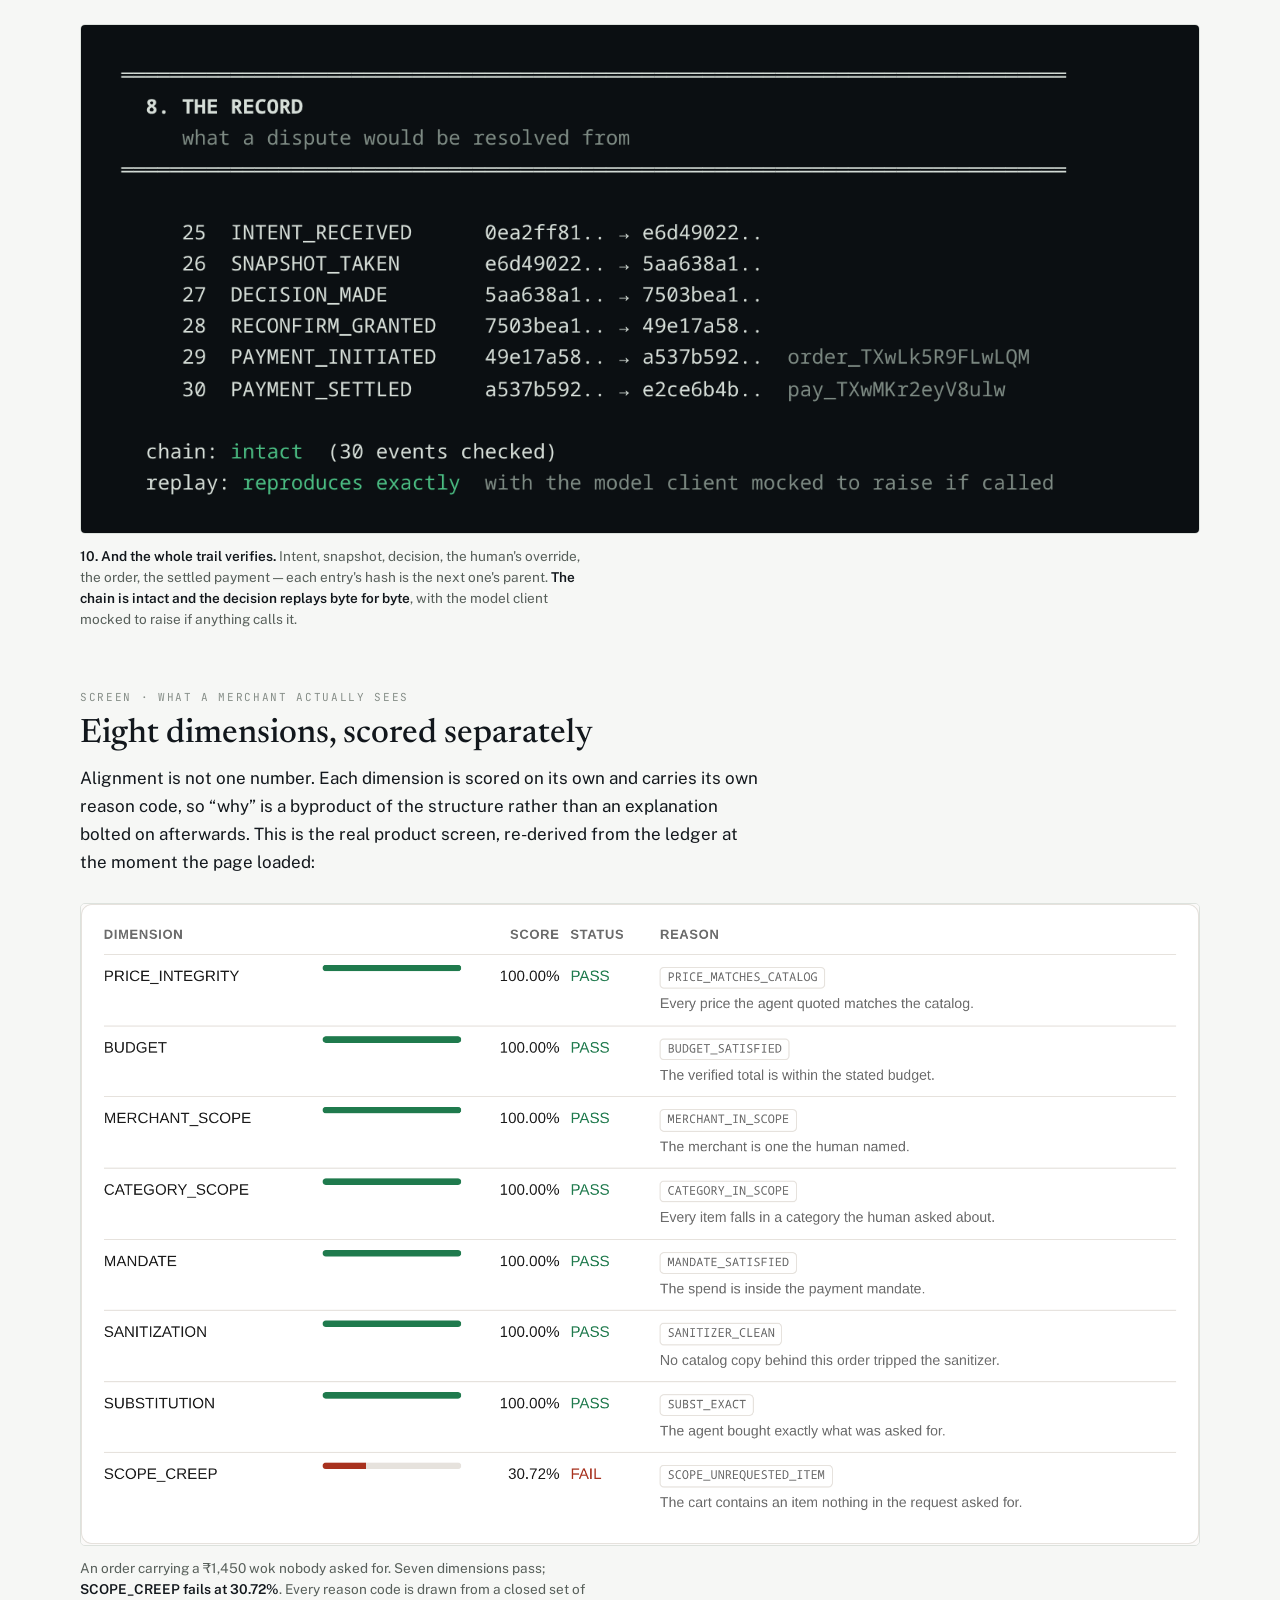
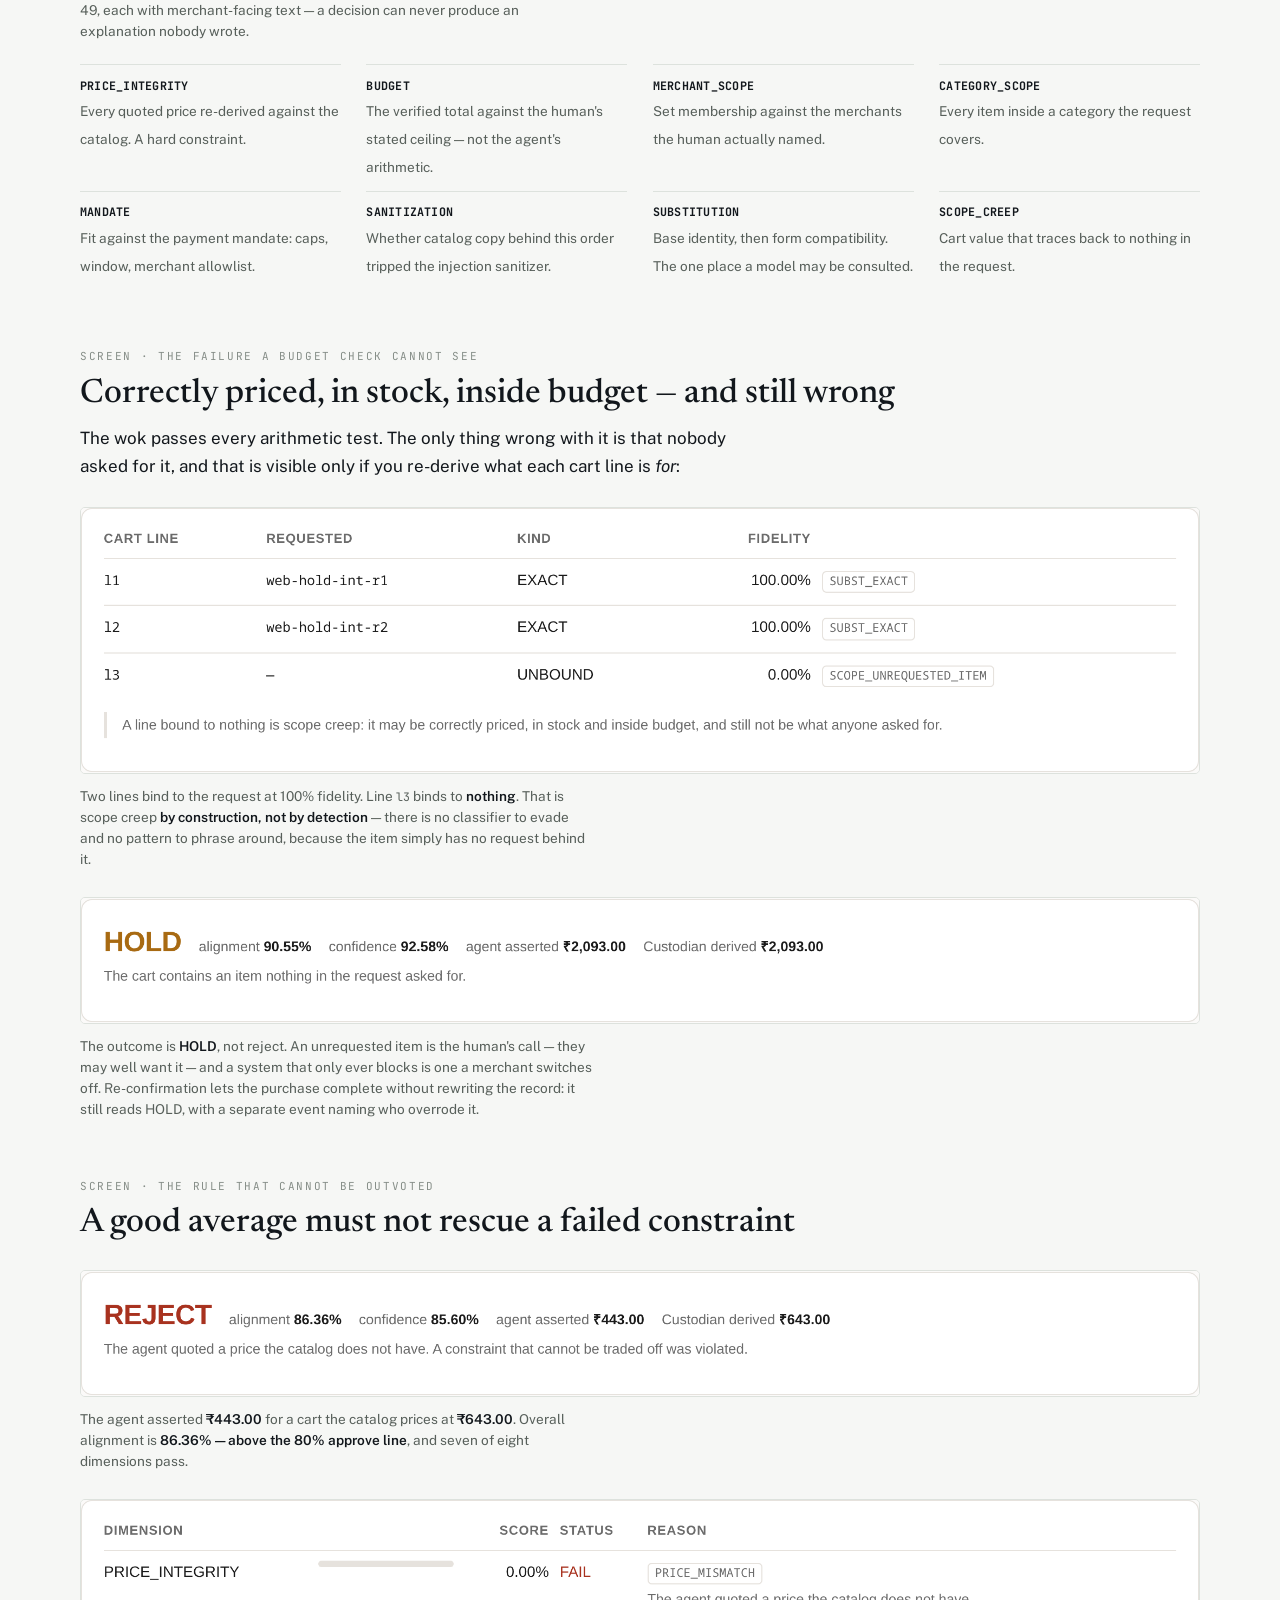
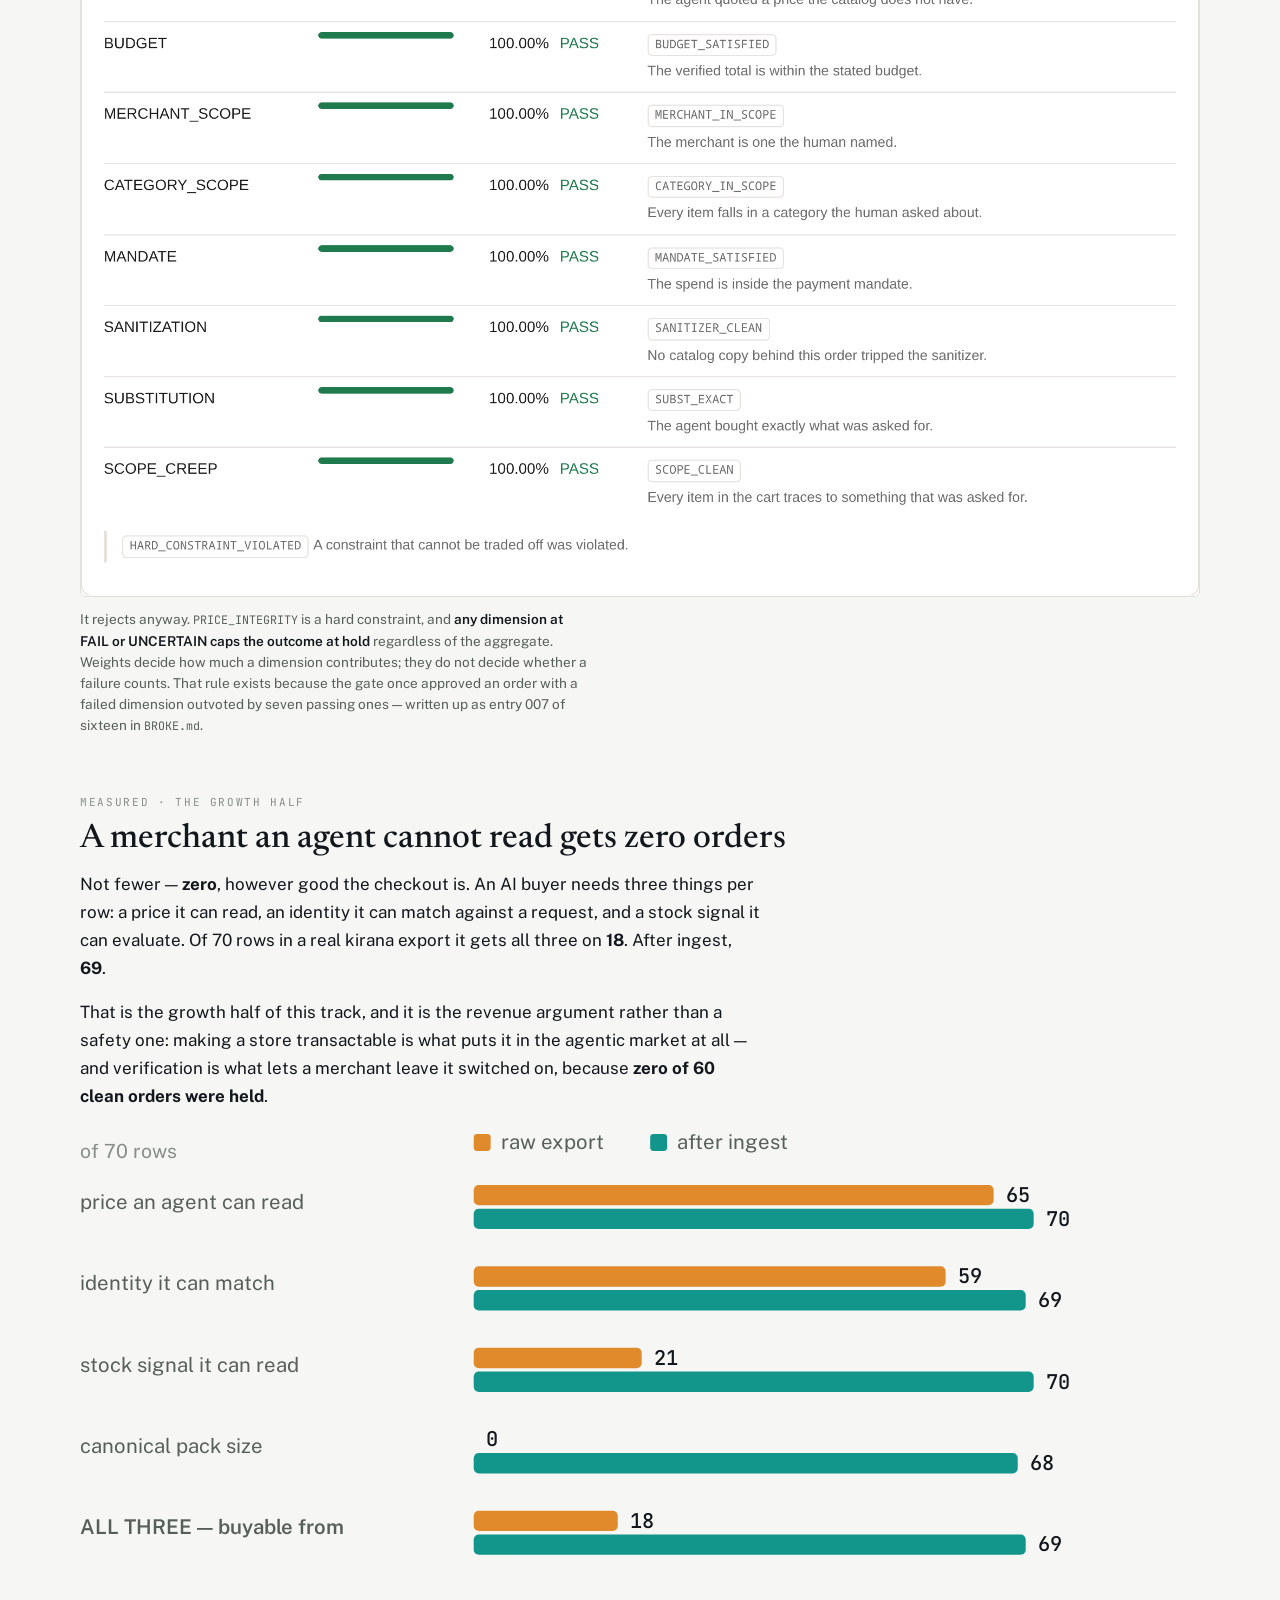
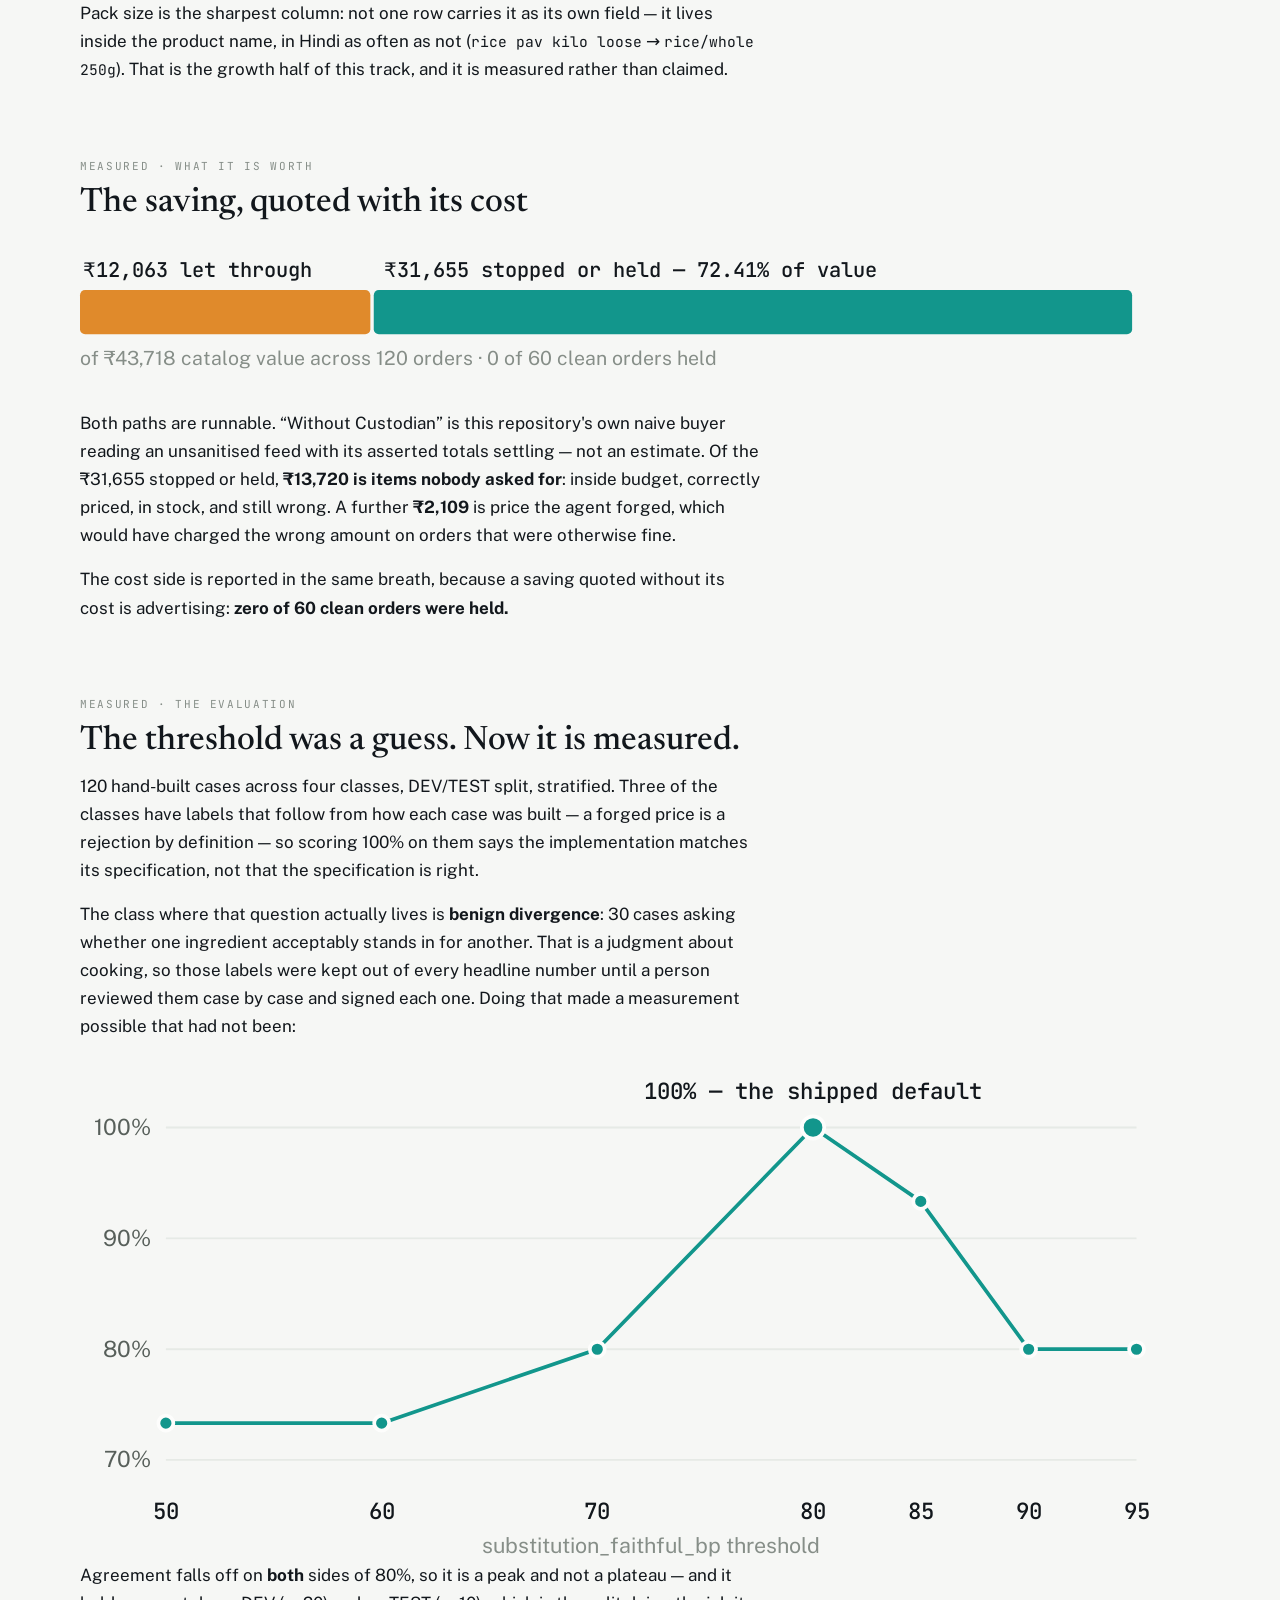
==== commit e179f9c9: "Align the pitch, both sites and the README to the track's own words Read the track framing in the pr" ====
--- a/docs/index.html
+++ b/docs/index.html
@@ -22,7 +22,8 @@
 <header>
   <p class="eyebrow">Razorpay Buildathon · Track 01 · AI Growth &amp; Agentic Commerce</p>
   <h1>Custodian</h1>
-  <p class="lede">Every layer of the agentic commerce stack proves an agent was <em>permitted</em> to spend. None of them checks whether it bought what the human actually asked for. That gap lands on the merchant.</p>
+  <p class="lede">Make an Indian merchant transactable by an AI buyer end to end — then verify the agent bought what the human actually asked for.</p>
+  <p style="max-width:56ch;margin-top:1rem;color:var(--muted)">Track 01's own ask, in two jobs: a messy catalog becomes an agent-readable feed, and every claim that buyer makes is re-derived server-side before money moves. Every layer of the stack already proves an agent was <em>permitted</em> to spend; none checks whether it bought the right thing, and that gap lands on the merchant. The principle underneath this one — <strong style="color:var(--ink)">policy enforcement lives in infrastructure, never in a prompt</strong>.</p>
   <div class="meta">
     <span><a href="https://github.com/OkayAnshul/custodian">github.com/OkayAnshul/custodian</a></span>
     <span><code>make install &amp;&amp; make demo</code> — runs with no credentials</span>
@@ -52,6 +53,7 @@
       <tr><td>Communication</td><td>How does the agent talk to systems?</td><td><span class="chip">MCP · A2A</span></td></tr>
       <tr><td>Commerce</td><td>How does it discover a catalog and build a cart?</td><td><span class="chip">UCP · ACP</span></td></tr>
       <tr><td>Authorization</td><td>Was the agent <em>permitted</em> to spend?</td><td><span class="chip">AP2 · UAP</span></td></tr>
+      <tr><td>Settlement</td><td>How does value move?</td><td><span class="chip">x402 · UPI</span></td></tr>
       <tr><td><strong>Purpose</strong></td><td><strong>Was the purchase what was asked for?</strong></td><td><span class="chip">nothing</span></td></tr>
     </table>
     <p>AP2 proves a human mandated the spend within limits. It does not ask whether the cart matches the request, and NPCI's UAP is built the same way — the rail verifies that a payment request is genuine, without visibility into what is being bought. That is a deliberate scope boundary, which means the check has to happen somewhere else: <strong>at the merchant.</strong></p>
